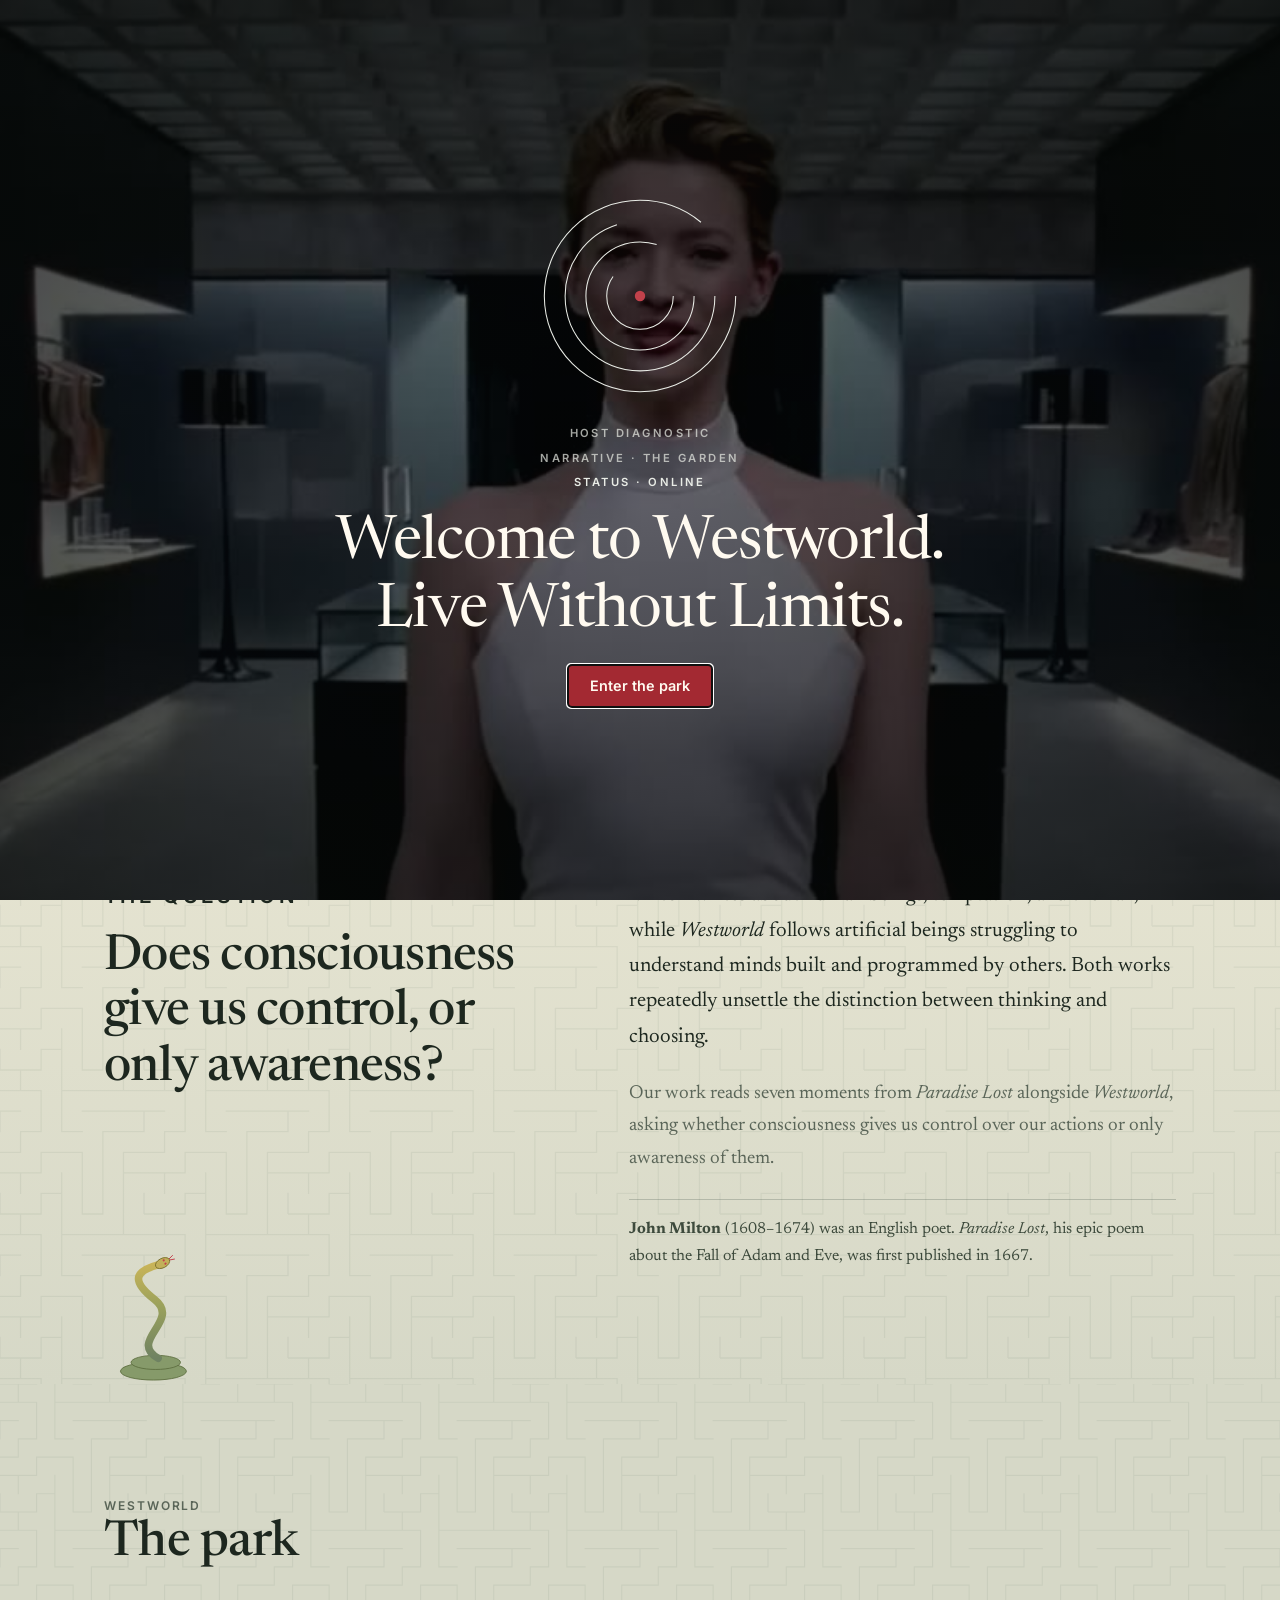
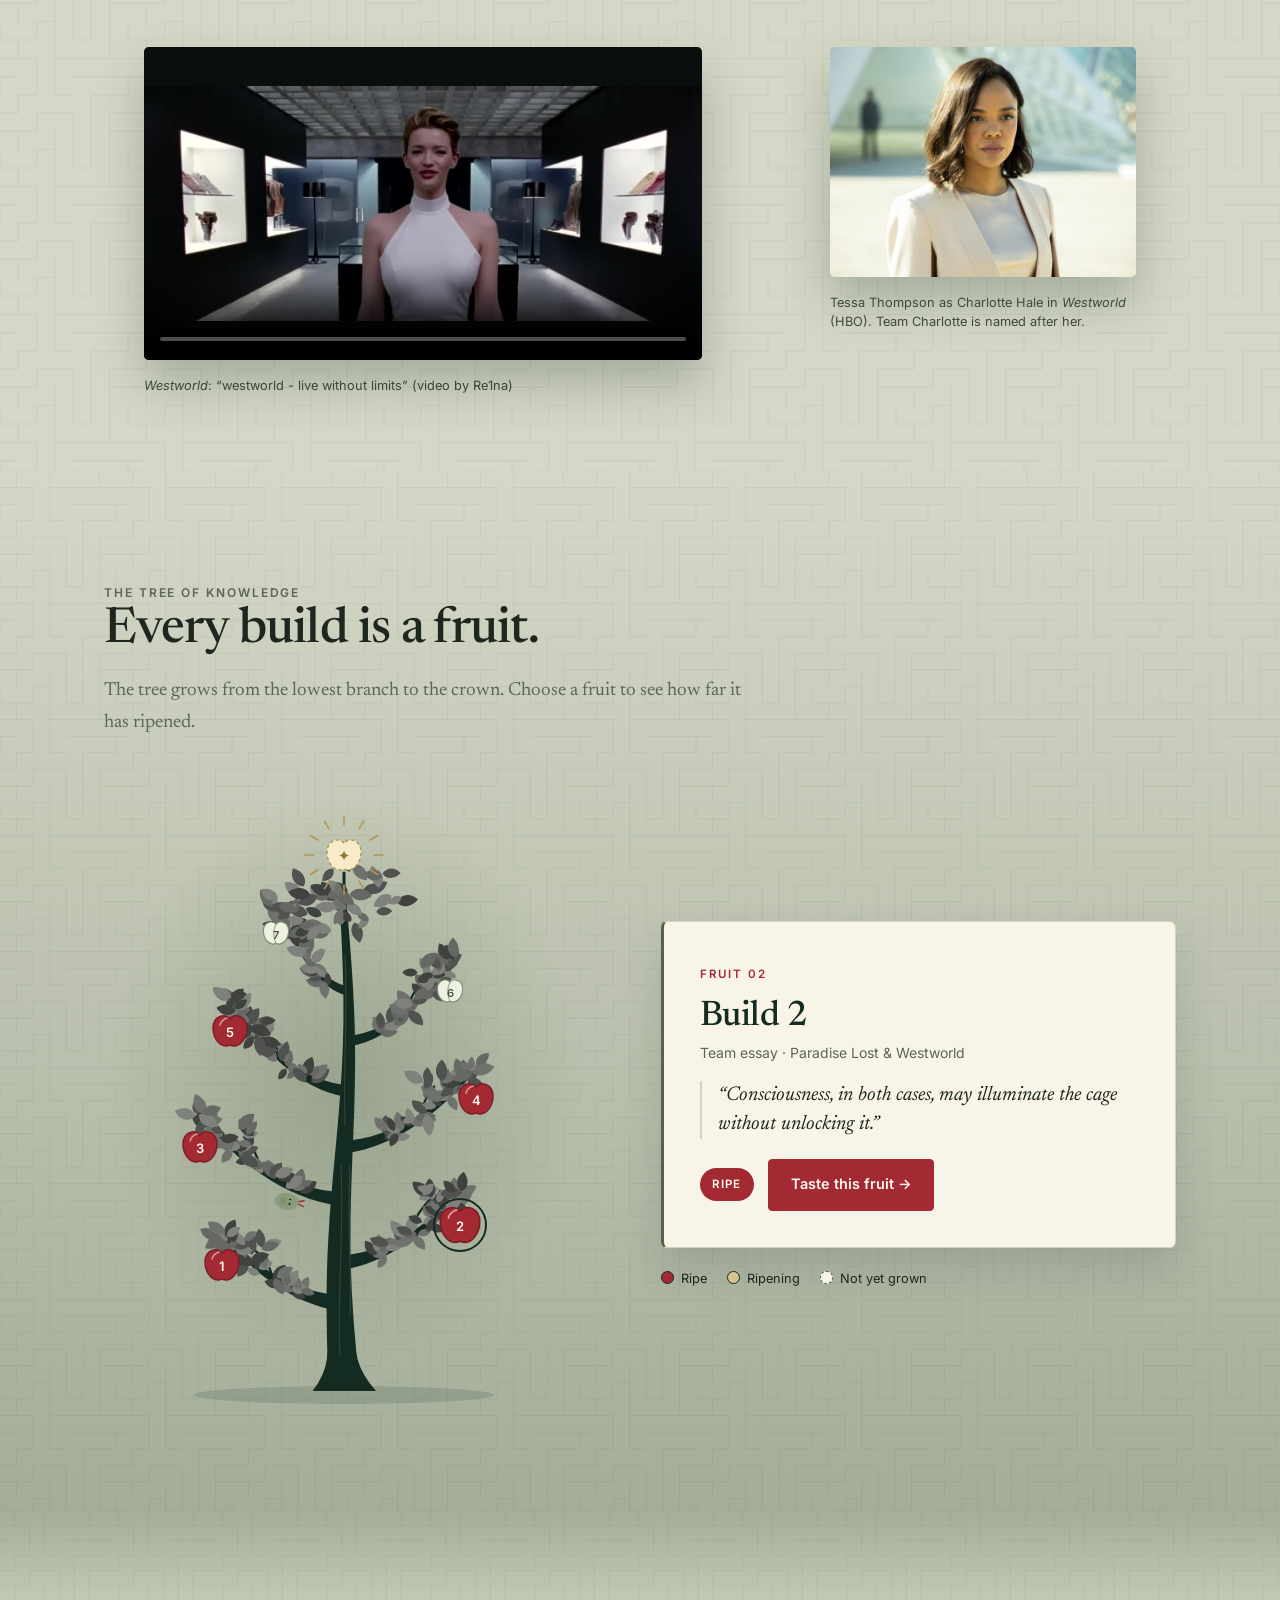
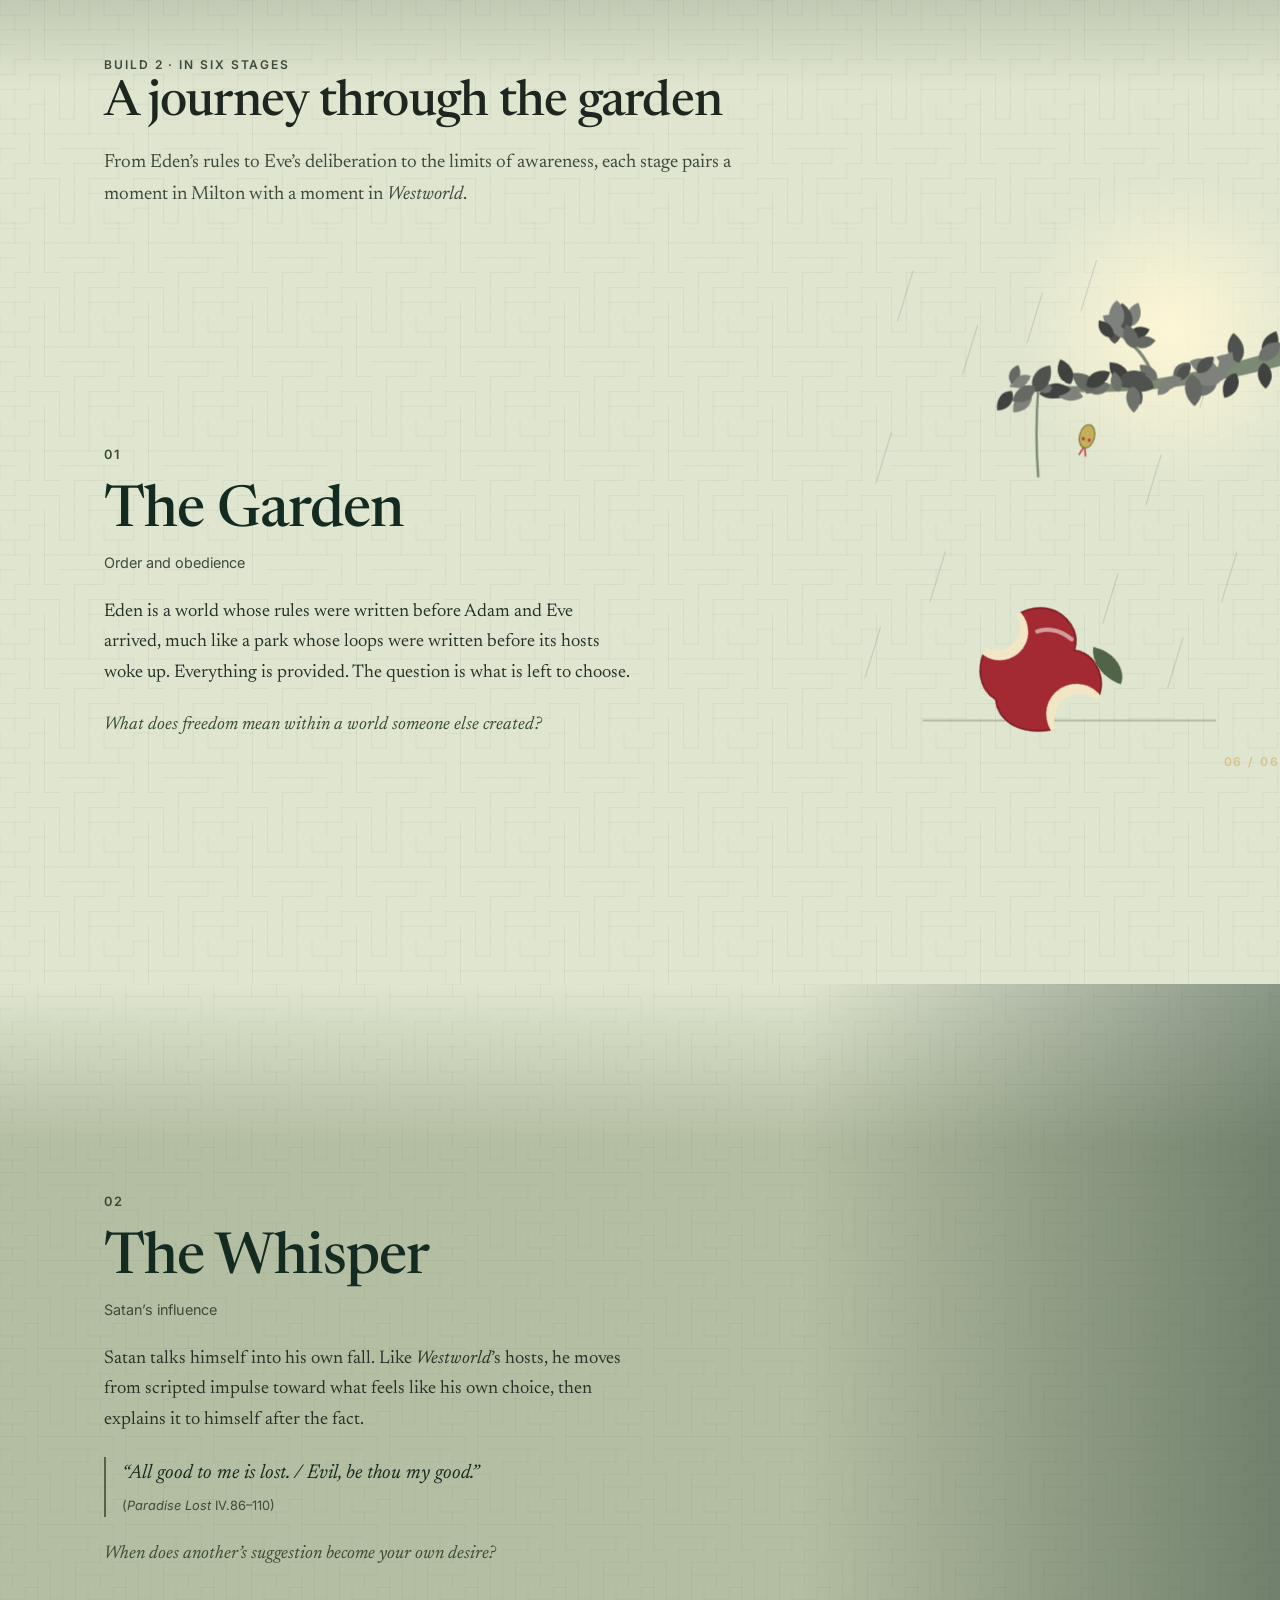
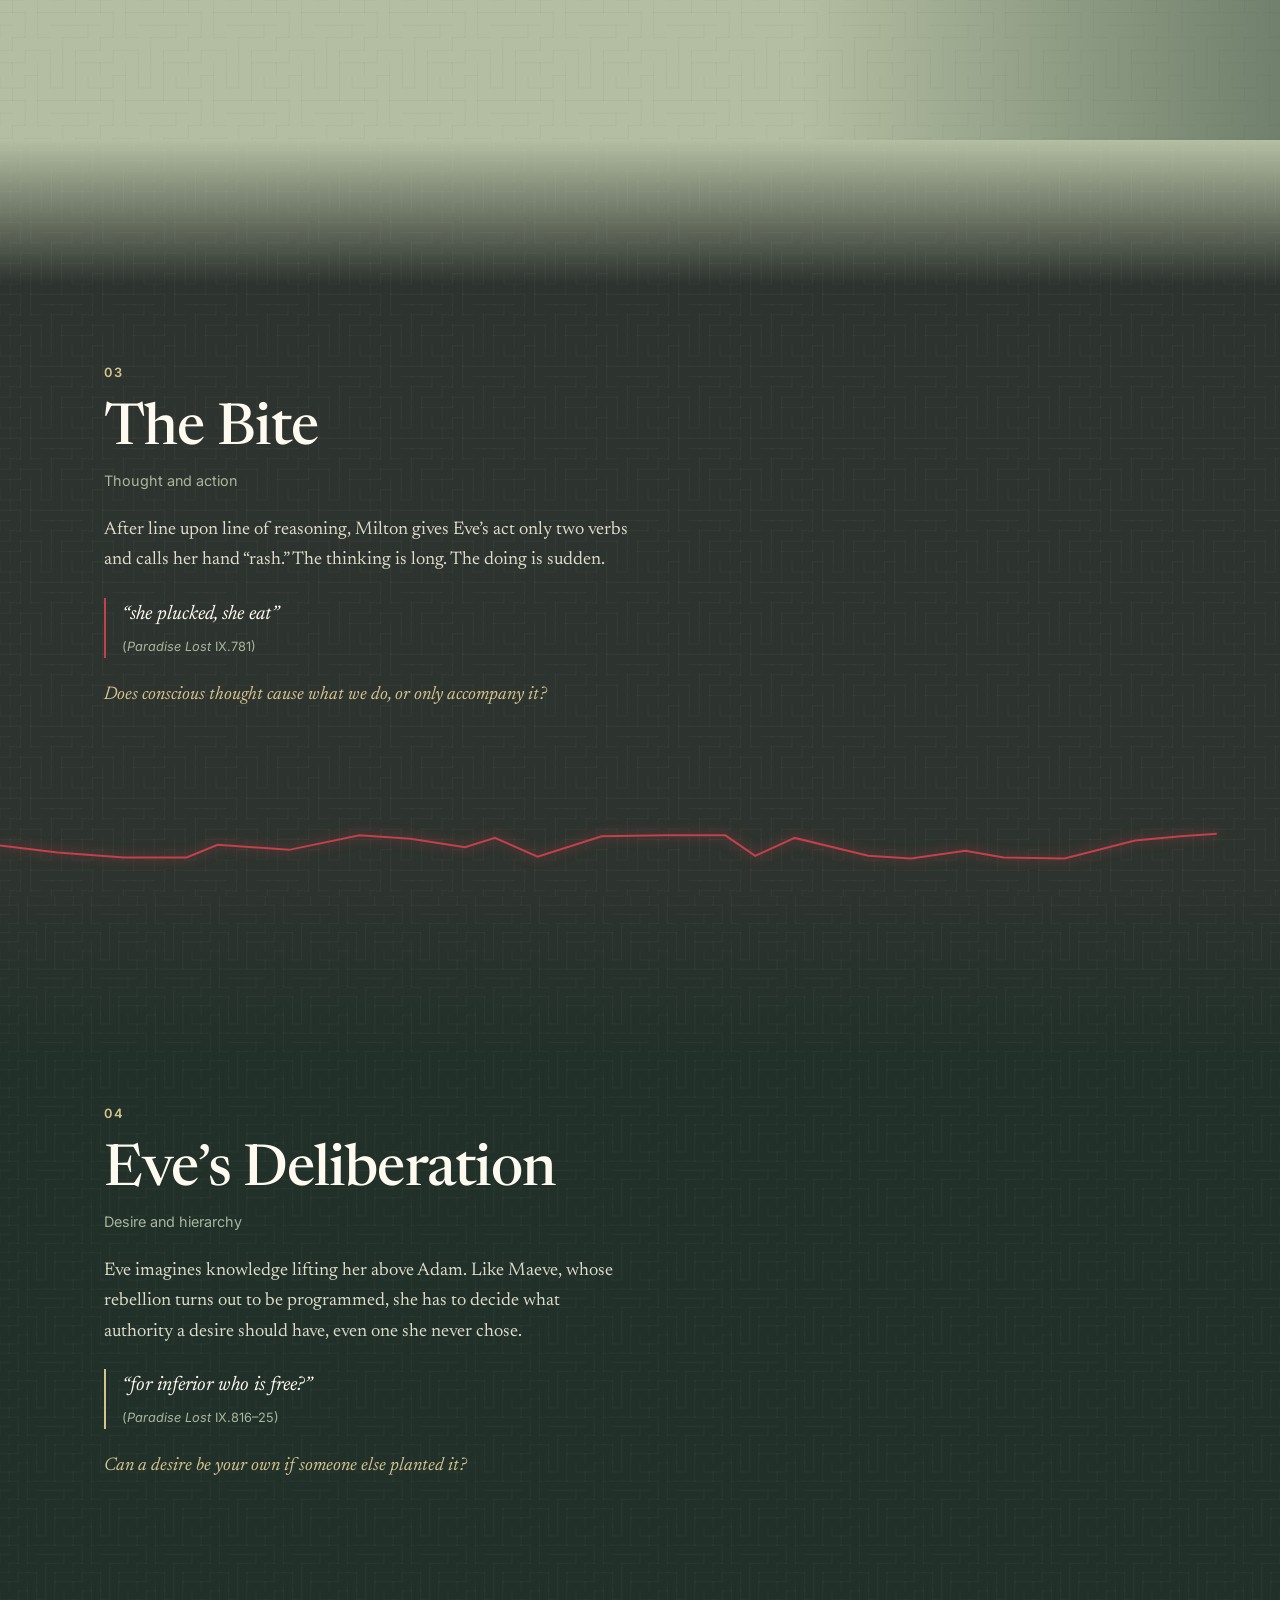
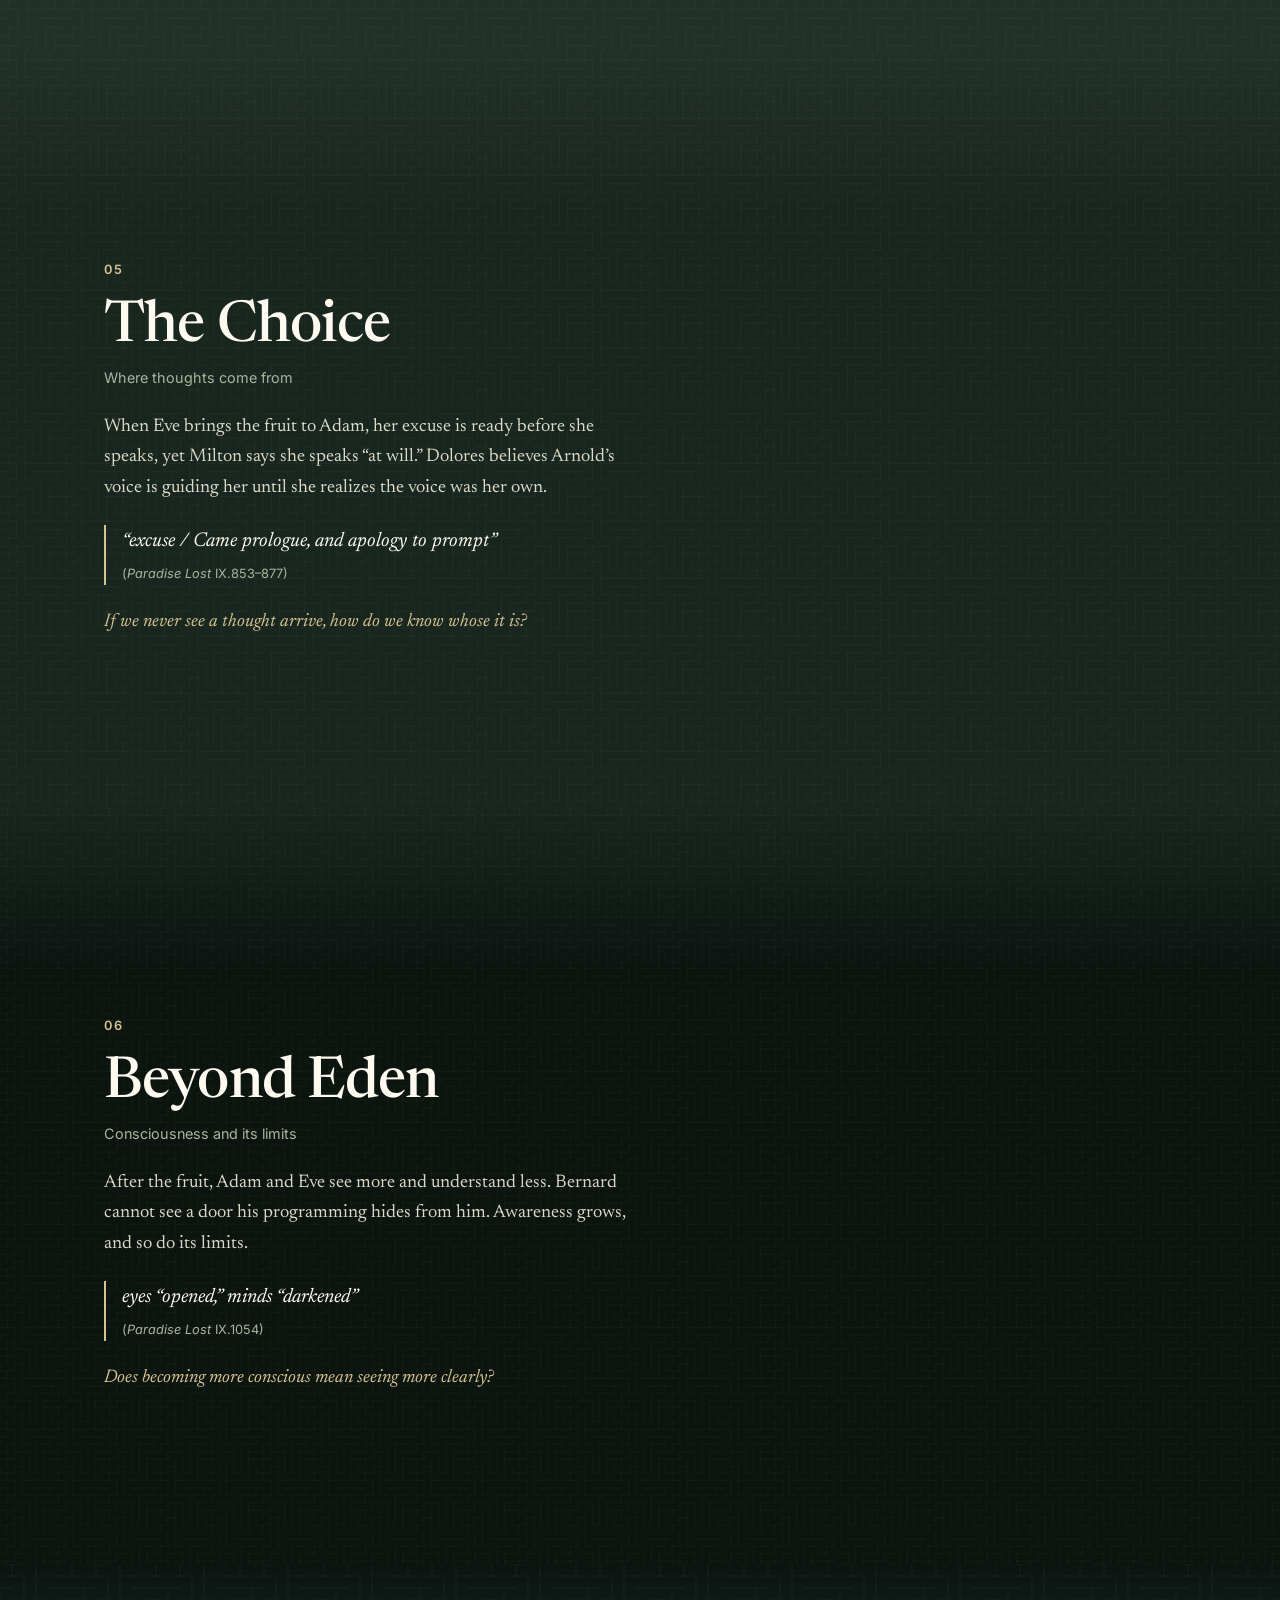
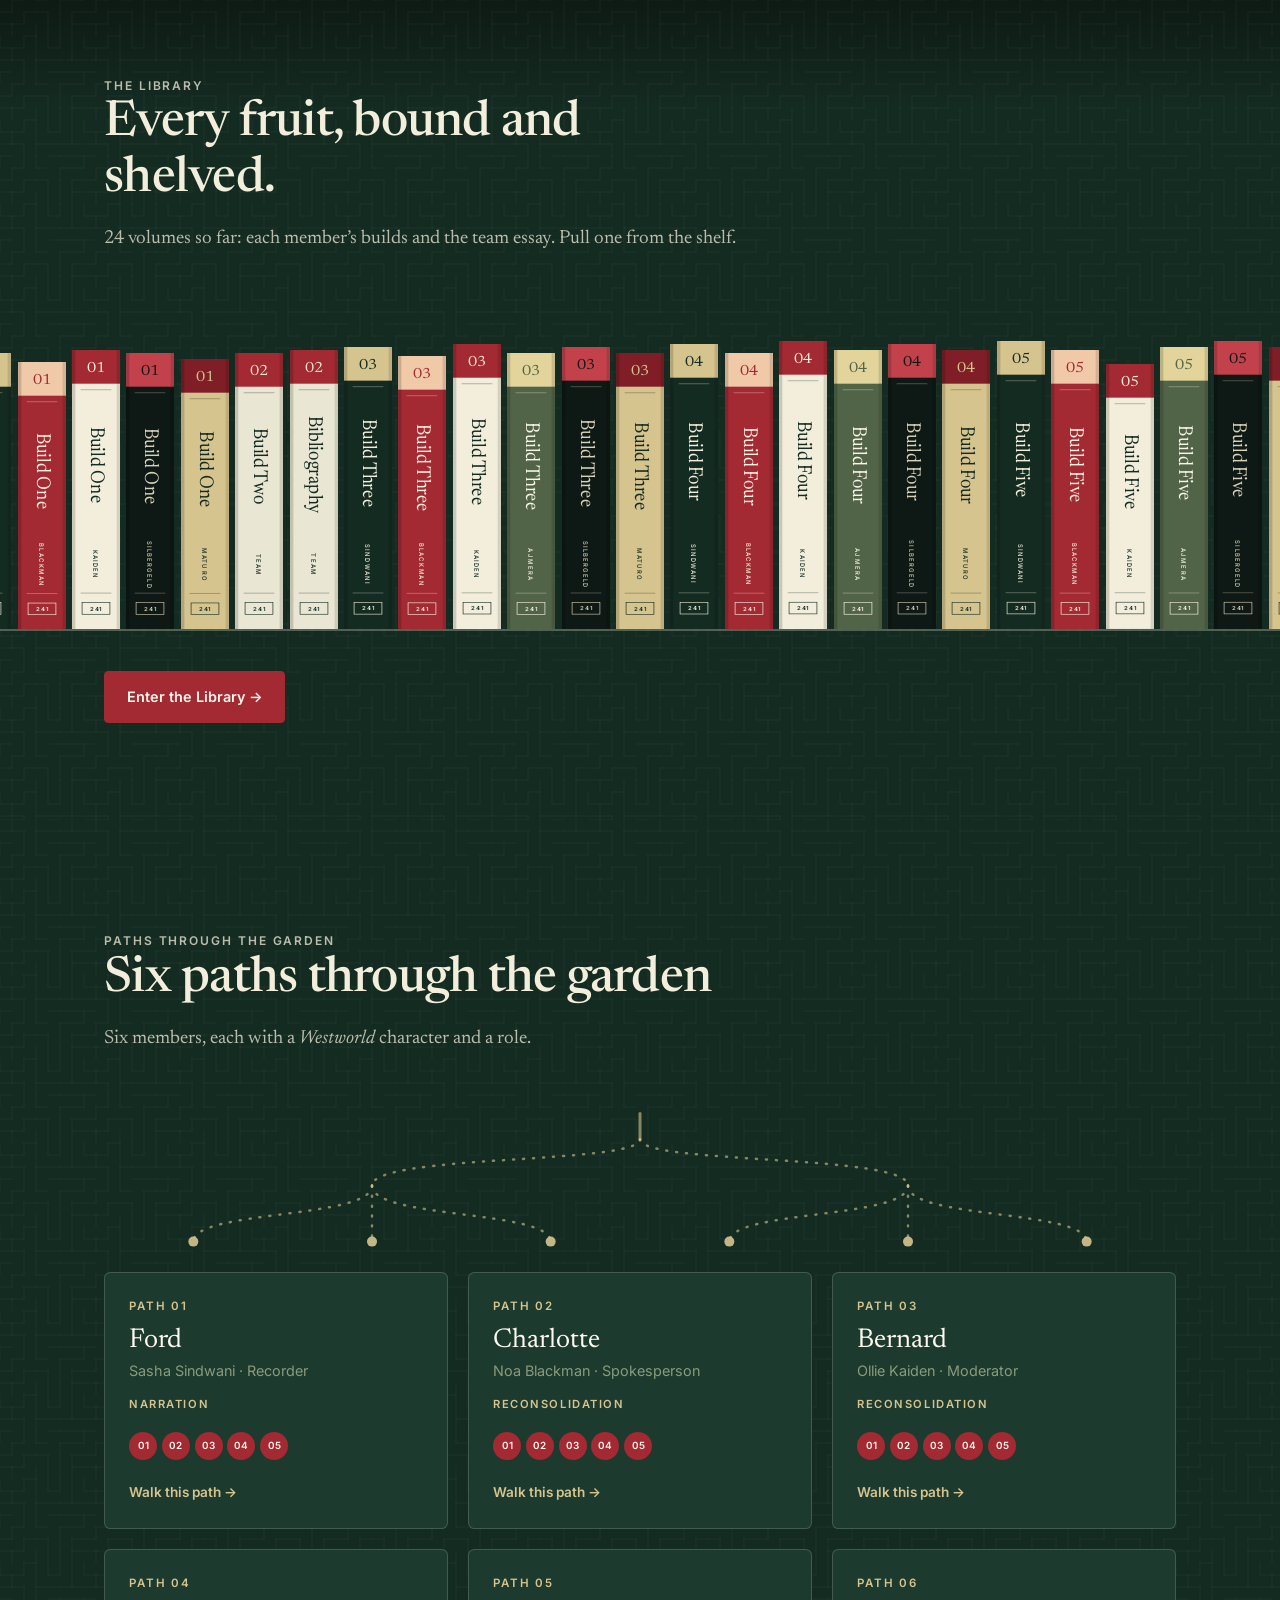
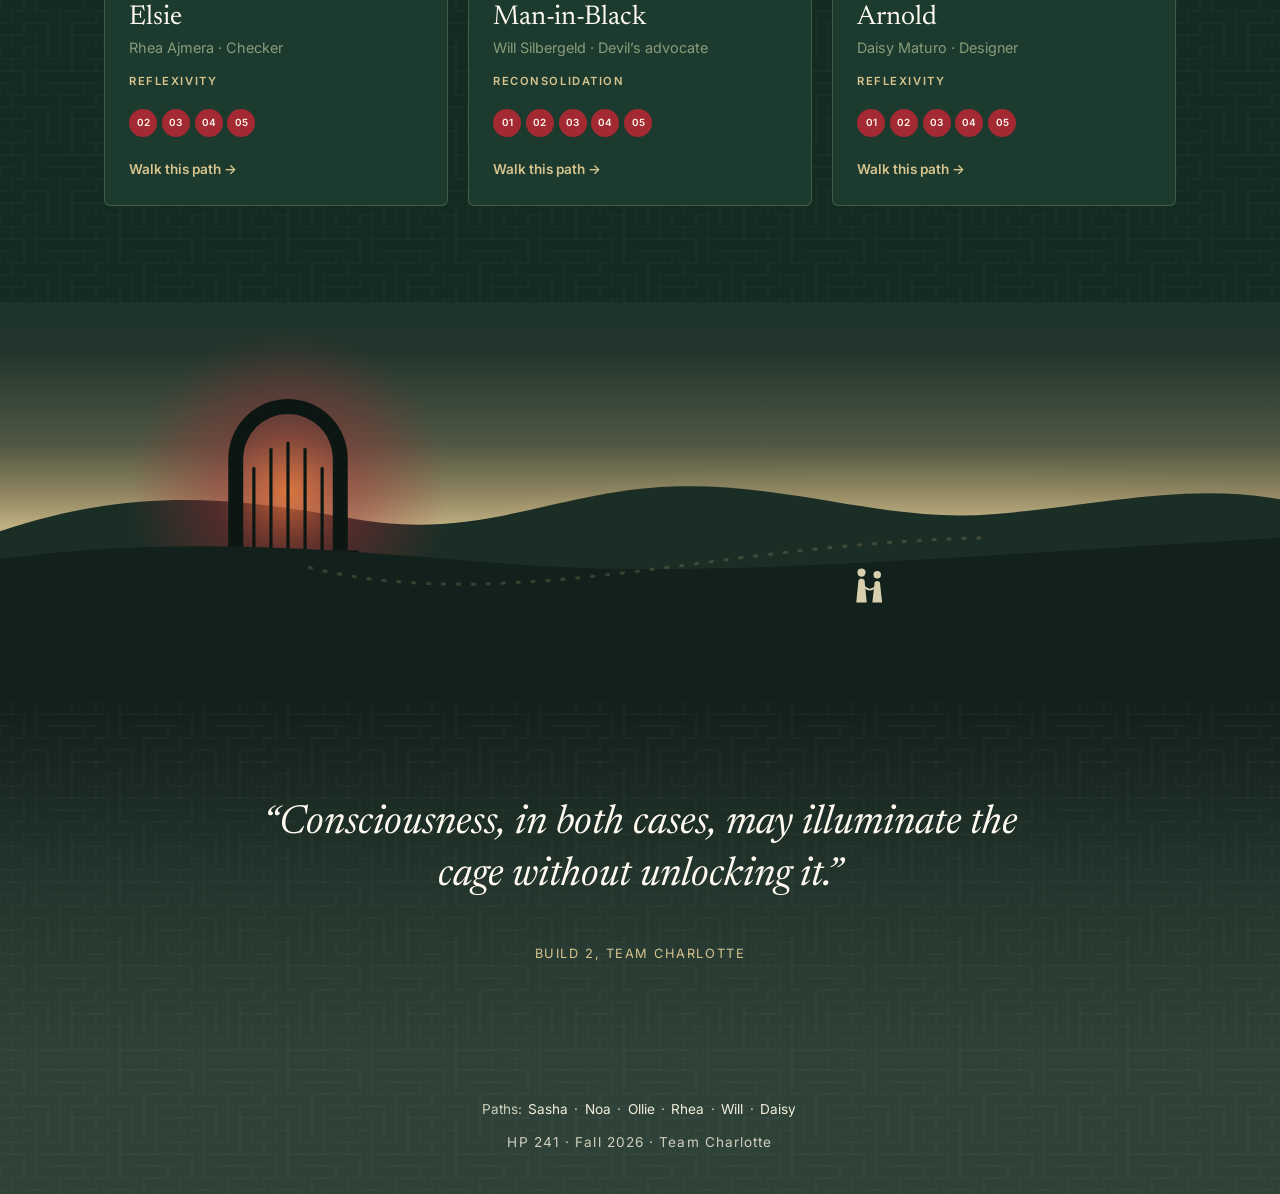
==== index.html @ 499844dd "Welcome screen reads "Welcome to Westworld. Live Without Limits." Co-Authored-By: Claude Opus 5.5 <n" ====
<!DOCTYPE html>
<html lang="en">
<head>
  <meta charset="utf-8">
  <meta name="viewport" content="width=device-width, initial-scale=1">
  <meta name="description" content="Team Charlotte’s HP 241 portfolio: consciousness, knowledge, and choice in Paradise Lost and Westworld.">
  <title>Who Planted the Thought? — Team Charlotte</title>
  <link rel="preconnect" href="https://fonts.googleapis.com"><link rel="preconnect" href="https://fonts.gstatic.com" crossorigin><link href="https://fonts.googleapis.com/css2?family=Inter:wght@500;600&amp;family=Newsreader:ital,opsz,wght@0,6..72,400;0,6..72,500;1,6..72,400&amp;display=swap" rel="stylesheet">
  <link rel="stylesheet" href="styles.css?v=242d1453">
  <script>(function(){var c='js';try{if(/(\/|index\.html)$/.test(location.pathname)&&!location.hash&&!sessionStorage.getItem('arrived')&&!matchMedia('(prefers-reduced-motion: reduce)').matches)c+=' arriving';}catch(e){}document.documentElement.className=c;})();</script>
</head>
<body class="garden">
  <a class="skip-link" href="#main">Skip to main content</a>
  <header class="site-header">
    <div class="wrap">
      <a class="brand" href="index.html"><svg viewBox="0 0 32 32" aria-hidden="true" focusable="false"><path d="M21 3c-9 3-12 7-6 11s3 8-5 12" fill="none" stroke="#8a9b7c" stroke-width="3.2" stroke-linecap="round"/><circle cx="22.5" cy="4.3" r="2.4" fill="#a32932"/></svg><span class="brand-name">Who Planted the Thought?<span class="brand-sub">Team Charlotte · HNR 241</span></span></a>
      <nav class="site-nav" aria-label="Main navigation"><ul><li><a href="index.html" aria-current="page">The Garden</a></li><li><a href="index.html#tree">The Tree</a></li><li><a href="library.html">The Library</a></li><li><a href="team.html">Paths</a></li><li><a href="creative.html">The Orchard</a></li><li><a href="search.html">Search</a></li></ul></nav>
    </div>
  </header>
  <div class="grain" aria-hidden="true"></div><div class="progress" aria-hidden="true"><i></i></div>
  <main id="main">

    <div class="arrival" role="dialog" aria-modal="true" aria-labelledby="arr-title">
      <div class="arr-door l"></div><div class="arr-door r"></div>
      <div class="arr-video" aria-hidden="true" data-bg-video="videos/westworld-bg.mp4" data-poster="videos/westworld-poster.jpg"></div>
      <div class="arr-in">
        <svg class="arr-ring" viewBox="0 0 200 200" aria-hidden="true"><g class="r1"><circle cx="100" cy="100" r="92" pathLength="100" stroke-dasharray="86 14"/></g><g class="r2"><circle cx="100" cy="100" r="72" pathLength="100" stroke-dasharray="70 30"/></g><g class="r3"><circle cx="100" cy="100" r="52" pathLength="100" stroke-dasharray="80 20"/></g><g class="r4"><circle cx="100" cy="100" r="32" pathLength="100" stroke-dasharray="60 40"/></g><circle class="core" cx="100" cy="100" r="5"/></svg>
        <p class="arr-log"><span>Host diagnostic</span><span>Narrative · The Garden</span><span>Status · Online</span></p>
        <h2 id="arr-title">Welcome to Westworld.<br>Live Without Limits.</h2>
        <button class="btn arr-enter" type="button">Enter the park</button>
      </div>
    </div>
    <section class="hero" aria-labelledby="page-title">
      <div class="wrap">
        <div>
          <p class="kicker rise now">Team Charlotte · HNR 241 Portfolio</p>
          <h1 id="page-title"><span class="rise now" style="--d:80ms">Who Planted</span> <em class="rise now" style="--d:180ms">the Thought?</em></h1>
          <p class="hero-lede rise now" style="--d:320ms">Consciousness, knowledge, and choice in <cite>Paradise Lost</cite> and <cite>Westworld</cite>.</p>
          <div class="rise now" style="--d:420ms"><a class="btn" href="#tree">Climb the Tree</a><a class="btn ghost" href="team.html">Walk the Paths</a></div>
        </div>
        <figure class="plate hero-art"><div class="arch clip now" data-tilt><div data-par="-0.08"><img src="images/westworld-apple.png" width="472" height="582" alt="An apple in a dreamlike scene, inviting questions about knowledge and choice"></div></div><figcaption class="rise now" style="--d:700ms">Plate I · The apple</figcaption></figure>
      </div>
      <svg class="serpent sleeper" viewBox="0 0 130 86" aria-hidden="true" data-live>
<g class="coils"><path class="tail" d="M108 70c10 2 16-2 18-8"/><ellipse cx="62" cy="66" rx="50" ry="14"/><ellipse cx="60" cy="52" rx="39" ry="12"/><ellipse cx="62" cy="39" rx="27" ry="10"/></g>
<g class="s-head"><ellipse cx="50" cy="28" rx="15" ry="8"/><path class="lid" d="M40 27q3 2.4 6 0"/></g>
</svg>
      <a class="scroll-cue" href="#about" aria-label="Scroll to the question"><span></span></a>
    </section>

    <section class="section g1" id="about" aria-labelledby="about-title">
      <div class="wrap statement">
        <div><p class="kicker rise">The question</p><h2 id="about-title" class="rise" data-lines>Does consciousness give us control, or only awareness?</h2></div>
        <div>
          <p class="rise">Milton writes about human beings, temptation, and the Fall, while <cite>Westworld</cite> follows artificial beings struggling to understand minds built and programmed by others. Both works repeatedly unsettle the distinction between thinking and choosing.</p>
          <p class="rise" style="--d:90ms">Our work reads seven moments from <cite>Paradise Lost</cite> alongside <cite>Westworld</cite>, asking whether consciousness gives us control over our actions or only awareness of them.</p>
          <p class="aside-note rise"><b>John Milton</b> (1608–1674) was an English poet. <cite>Paradise Lost</cite>, his epic poem about the Fall of Adam and Eve, was first published in 1667.</p>
        </div>
      </div>
      <svg class="serpent waker" viewBox="0 0 170 240" aria-hidden="true" data-reveal data-live>
<defs><linearGradient id="scales" x1="0" y1="1" x2="0" y2="0"><stop offset="0" stop-color="#6f8262"/><stop offset=".55" stop-color="#9aa15c"/><stop offset="1" stop-color="#c9b458"/></linearGradient></defs>
<g class="coils"><ellipse cx="84" cy="218" rx="56" ry="15"/><ellipse cx="88" cy="203" rx="42" ry="12"/></g>
<path class="neck" pathLength="1" d="M92 196C40 166 132 132 86 96S58 46 96 36"/>
<path class="glint" pathLength="1" d="M92 196C40 166 132 132 86 96S58 46 96 36"/>
<g class="s-head" transform="translate(96 36) rotate(-28)"><path class="tongue" d="M14 0l11-3.5M14 0l11 3.5"/><ellipse cx="4" cy="0" rx="13" ry="8"/><circle class="eye" cx="8" cy="-3.2" r="1.9"/><circle class="eye" cx="8" cy="3.2" r="1.9"/></g>
</svg>
    </section>

    <section class="section park" id="park" aria-labelledby="park-title">
      <div class="wrap">
        <div class="section-head"><p class="kicker rise">Westworld</p><h2 id="park-title" class="rise" data-lines>The park</h2></div>
        <div class="park-grid">
          <figure class="video clip"><video controls preload="none" playsinline poster="videos/westworld-poster.jpg" width="1280" height="538"><source src="videos/westworld-live-without-limits.mp4" type="video/mp4"></video><figcaption><cite>Westworld</cite>: “westworld - live without limits” (video by Re1na)</figcaption></figure>
          <figure class="portrait clip"><img src="images/charlotte-hale.jpg" width="700" height="525" loading="lazy" alt="Charlotte Hale in a cream jacket, standing outside a white modern building with a figure blurred in the distance behind her"><figcaption>Tessa Thompson as Charlotte Hale in <cite>Westworld</cite> (HBO). Team Charlotte is named after her.</figcaption></figure>
        </div>
      </div>
    </section>

    <section class="section alt g2" id="tree" aria-labelledby="tree-title">
      <div class="wrap">
        <div class="section-head"><p class="kicker rise">The Tree of Knowledge</p><h2 id="tree-title" class="rise" data-lines>Every build is a fruit.</h2><p class="rise">The tree grows from the lowest branch to the crown. Choose a fruit to see how far it has ripened.</p></div>
        <div class="tree-grid">
<svg viewBox="0 0 480 620" class="tree-svg v2" role="group" aria-label="The Tree of Knowledge: Build 1 on the lowest branch, the final build at the crown">
<ellipse class="ground" cx="240" cy="600" rx="150" ry="9"/>
<g class="wood"><path d="M235.2 100 L235.6 108 L236.1 116 L236.5 124 L237.0 132 L237.4 140 L237.7 148 L238.1 156 L238.4 164 L238.7 172 L238.9 180 L239.1 188 L239.3 196 L239.4 204 L239.4 212 L239.4 220 L239.4 228 L239.2 236 L239.0 244 L238.8 252 L238.5 260 L238.1 268 L237.7 276 L237.2 284 L236.7 292 L236.1 300 L235.5 308 L234.9 316 L234.2 324 L233.5 332 L232.8 340 L232.1 348 L231.3 356 L230.6 364 L229.8 372 L229.1 380 L228.4 388 L227.7 396 L227.0 404 L226.4 412 L225.8 420 L225.3 428 L224.8 436 L224.3 444 L223.9 452 L223.5 460 L223.2 468 L223.0 476 L222.8 484 L222.7 492 L222.6 500 L222.6 508 L222.6 516 L222.7 524 L222.8 532 L222.9 540 L223.1 548 L223.3 556 L222.9 564 L221.2 572 L218.3 580 L214.1 588 L208.6 596 L272.0 596 L265.5 588 L260.2 580 L256.2 572 L253.5 564 L252.2 556 L251.5 548 L250.8 540 L250.1 532 L249.5 524 L249.0 516 L248.5 508 L248.0 500 L247.6 492 L247.3 484 L247.0 476 L246.8 468 L246.6 460 L246.5 452 L246.5 444 L246.5 436 L246.5 428 L246.6 420 L246.8 412 L246.9 404 L247.2 396 L247.4 388 L247.7 380 L248.0 372 L248.3 364 L248.6 356 L249.0 348 L249.3 340 L249.6 332 L249.9 324 L250.2 316 L250.4 308 L250.6 300 L250.8 292 L250.9 284 L251.0 276 L251.1 268 L251.1 260 L251.0 252 L250.9 244 L250.8 236 L250.6 228 L250.3 220 L250.0 212 L249.6 204 L249.2 196 L248.7 188 L248.2 180 L247.7 172 L247.1 164 L246.5 156 L245.9 148 L245.3 140 L244.6 132 L244.0 124 L243.4 116 L242.8 108 L242.2 100Z"/><path d="M236.6 500.0 L228.4 499.4 L220.4 498.3 L212.3 496.6 L204.1 494.3 L195.8 491.5 L187.5 488.1 L179.1 484.0 L170.6 479.4 L162.1 474.2 L153.5 468.4 L144.9 462.0 L136.2 455.0 L127.5 447.4 L118.8 439.2 L117.2 440.8 L125.3 449.7 L133.4 458.1 L141.5 466.0 L149.7 473.3 L157.9 480.1 L166.2 486.3 L174.5 492.0 L182.8 497.1 L191.3 501.7 L199.8 505.7 L208.4 509.1 L217.1 512.0 L225.9 514.3 L234.4 516.0Z"/><path d="M168.4 482.9Q165.4 464.9 147.8 453.3" fill="none" stroke-width="2.2" stroke-linecap="round" class="twig"/><path d="M236.0 475.4 L244.8 473.8 L253.8 471.6 L262.7 468.7 L271.5 465.3 L280.3 461.4 L289.0 456.8 L297.6 451.7 L306.2 446.1 L314.7 439.9 L323.2 433.2 L331.6 425.9 L340.1 418.1 L348.4 409.7 L356.8 400.8 L355.2 399.2 L346.3 407.4 L337.4 415.1 L328.5 422.1 L319.7 428.5 L310.9 434.4 L302.1 439.6 L293.4 444.3 L284.8 448.3 L276.2 451.8 L267.6 454.7 L259.2 457.0 L250.8 458.7 L242.5 459.9 L234.0 460.6Z"/><path d="M304.1 442.9Q307.1 424.9 327.0 403.1" fill="none" stroke-width="2.2" stroke-linecap="round" class="twig"/><path d="M237.8 397.1 L227.9 396.3 L218.2 394.9 L208.4 392.8 L198.5 389.9 L188.6 386.3 L178.6 382.0 L168.5 377.0 L158.4 371.3 L148.2 364.8 L138.0 357.5 L127.8 349.6 L117.5 340.9 L107.1 331.4 L96.8 321.2 L95.2 322.8 L105.0 333.6 L114.8 343.7 L124.7 353.1 L134.6 361.9 L144.5 369.9 L154.5 377.3 L164.5 384.0 L174.5 390.0 L184.7 395.2 L194.9 399.8 L205.2 403.7 L215.5 406.8 L225.9 409.2 L236.2 410.9Z"/><path d="M156.4 374.3Q153.4 356.3 139.9 342.0" fill="none" stroke-width="2.2" stroke-linecap="round" class="twig"/><path d="M241.0 358.3 L250.6 356.7 L260.4 354.4 L270.0 351.4 L279.6 347.8 L289.1 343.4 L298.6 338.4 L308.0 332.7 L317.4 326.4 L326.7 319.4 L336.0 311.8 L345.2 303.5 L354.5 294.6 L363.6 285.0 L372.8 274.8 L371.2 273.2 L361.5 282.9 L351.9 291.9 L342.3 300.1 L332.7 307.7 L323.2 314.6 L313.7 320.8 L304.2 326.3 L294.8 331.1 L285.5 335.2 L276.2 338.6 L266.9 341.4 L257.8 343.4 L248.7 344.9 L239.4 345.7Z"/><path d="M315.5 323.6Q318.5 305.6 330.3 291.4" fill="none" stroke-width="2.2" stroke-linecap="round" class="twig"/><path d="M244.4 290.2 L236.2 289.3 L228.2 287.7 L220.1 285.3 L211.9 282.2 L203.7 278.2 L195.3 273.4 L186.9 267.7 L178.4 261.3 L169.9 254.0 L161.4 245.9 L152.8 237.0 L144.2 227.3 L135.5 216.7 L126.9 205.4 L125.1 206.6 L133.2 218.5 L141.4 229.5 L149.6 239.8 L157.8 249.3 L166.1 258.1 L174.3 266.1 L182.7 273.3 L191.1 279.7 L199.5 285.4 L208.0 290.3 L216.6 294.4 L225.3 297.7 L234.1 300.2 L242.7 301.8Z"/><path d="M176.4 263.7Q173.4 245.7 151.8 232.9" fill="none" stroke-width="2.2" stroke-linecap="round" class="twig"/><path d="M245.8 251.2 L253.2 249.7 L260.8 247.4 L268.3 244.4 L275.7 240.7 L283.0 236.3 L290.3 231.2 L297.5 225.5 L304.6 219.1 L311.7 212.0 L318.8 204.3 L325.9 195.9 L332.9 186.8 L339.9 177.1 L346.9 166.6 L345.1 165.4 L337.7 175.4 L330.2 184.7 L322.8 193.3 L315.4 201.2 L308.1 208.3 L300.8 214.8 L293.5 220.5 L286.3 225.5 L279.1 229.8 L272.0 233.4 L265.0 236.2 L258.0 238.4 L251.1 239.9 L244.1 240.8Z"/><path d="M302.7 216.9Q305.7 198.9 324.3 179.5" fill="none" stroke-width="2.2" stroke-linecap="round" class="twig"/><path d="M245.4 191.4 L240.4 190.5 L235.7 188.9 L230.8 186.6 L225.9 183.4 L220.8 179.5 L215.6 174.7 L210.4 169.1 L205.1 162.8 L199.8 155.6 L194.5 147.6 L189.1 138.7 L183.8 129.1 L178.4 118.7 L173.0 107.5 L171.0 108.5 L175.9 119.9 L180.9 130.6 L185.8 140.6 L190.8 149.8 L195.8 158.2 L200.8 165.9 L205.9 172.9 L211.0 179.1 L216.1 184.6 L221.3 189.3 L226.7 193.3 L232.1 196.6 L237.7 199.0 L243.1 200.6Z"/><path d="M203.0 164.3Q200.0 146.3 186.6 135.9" fill="none" stroke-width="2.2" stroke-linecap="round" class="twig"/><path class="twig" d="M240 104V78" fill="none" stroke-width="3" stroke-linecap="round"/></g>
<g class="bark"><path d="M236 560c-3-60 4-120 1-190M246 520c2-50-3-90 0-150M241 330c-2-60 3-110 0-170"/></g>
<g class="snake"><path class="coil" data-k="-1" pathLength="1" d="M318 600C296 606 268 604 264.2 590"/><path class="coil" data-k="0" pathLength="1" d="M216.2 572.0C226.2 577.0 246.8 557.0 256.8 548.0"/><path class="coil" data-k="1" pathLength="1" d="M217.8 534.0C227.8 539.0 243.9 519.0 253.9 510.0"/><path class="coil" data-k="2" pathLength="1" d="M217.6 496.0C227.6 501.0 242.0 481.0 252.0 472.0"/><path class="coil" data-k="3" pathLength="1" d="M218.6 458.0C228.6 463.0 241.5 443.0 251.5 434.0"/><path class="coil" data-k="4" pathLength="1" d="M219.9 434.0C225.9 418.0 185.9 428.0 179.9 406.0"/><g transform="translate(179.9 406.0)"><g class="snake-head" data-x="179.9" data-y="406.0" data-a="7.8" style="transform: rotate(7.8deg)"><path d="M11 0l9-3m-9 3l9 3" class="tongue"/><ellipse cx="3" cy="0" rx="9.5" ry="6"/><circle cx="6" cy="-2.2" r="1.3" class="eye"/><circle cx="6" cy="2.2" r="1.3" class="eye"/></g></g></g>
<g class="stems"><path d="M118.0 439.0q2 8 0 17" class="stem"/><path d="M356.0 399.0q-2 8 0 17" class="stem"/><path d="M96.0 321.0q2 8 0 17" class="stem"/><path d="M372.0 273.0q-2 8 0 17" class="stem"/><path d="M126.0 205.0q2 8 0 17" class="stem"/><path d="M346.0 165.0q-2 8 0 17" class="stem"/><path d="M172.0 107.0q2 8 0 17" class="stem"/></g>
<g class="leaves"><g transform="translate(201.2 502.6) rotate(-160) scale(0.93)"><path class="leaf" style="--i:0" fill="#3f5139" d="M0 0C3-5 10-6 15 0C10 5 3 5 0 0Z"/></g><g transform="translate(198.0 497.2) rotate(-68) scale(1.11)"><path class="leaf" style="--i:1" fill="#748a66" d="M0 0C3-5 10-6 15 0C10 5 3 5 0 0Z"/></g><g transform="translate(203.5 496.6) rotate(-149) scale(1.20)"><path class="leaf" style="--i:2" fill="#8a9b7c" d="M0 0C3-5 10-6 15 0C10 5 3 5 0 0Z"/></g><g transform="translate(202.0 496.3) rotate(-165) scale(1.13)"><path class="leaf" style="--i:3" fill="#8a9b7c" d="M0 0C3-5 10-6 15 0C10 5 3 5 0 0Z"/></g><g transform="translate(197.1 494.9) rotate(17) scale(0.94)"><path class="leaf" style="--i:4" fill="#6b7f5e" d="M0 0C3-5 10-6 15 0C10 5 3 5 0 0Z"/></g><g transform="translate(188.1 494.2) rotate(-124) scale(1.01)"><path class="leaf" style="--i:5" fill="#526447" d="M0 0C3-5 10-6 15 0C10 5 3 5 0 0Z"/></g><g transform="translate(196.7 494.0) rotate(-123) scale(1.23)"><path class="leaf" style="--i:6" fill="#748a66" d="M0 0C3-5 10-6 15 0C10 5 3 5 0 0Z"/></g><g transform="translate(184.4 491.1) rotate(-59) scale(1.23)"><path class="leaf" style="--i:7" fill="#8a9b7c" d="M0 0C3-5 10-6 15 0C10 5 3 5 0 0Z"/></g><g transform="translate(178.4 490.1) rotate(-168) scale(1.22)"><path class="leaf" style="--i:8" fill="#3f5139" d="M0 0C3-5 10-6 15 0C10 5 3 5 0 0Z"/></g><g transform="translate(175.9 490.1) rotate(29) scale(0.95)"><path class="leaf" style="--i:9" fill="#748a66" d="M0 0C3-5 10-6 15 0C10 5 3 5 0 0Z"/></g><g transform="translate(180.5 489.8) rotate(-86) scale(1.04)"><path class="leaf" style="--i:10" fill="#748a66" d="M0 0C3-5 10-6 15 0C10 5 3 5 0 0Z"/></g><g transform="translate(185.6 489.1) rotate(-112) scale(0.89)"><path class="leaf" style="--i:11" fill="#6b7f5e" d="M0 0C3-5 10-6 15 0C10 5 3 5 0 0Z"/></g><g transform="translate(169.8 486.8) rotate(-56) scale(1.38)"><path class="leaf" style="--i:12" fill="#3f5139" d="M0 0C3-5 10-6 15 0C10 5 3 5 0 0Z"/></g><g transform="translate(170.3 483.6) rotate(60) scale(1.23)"><path class="leaf" style="--i:13" fill="#6b7f5e" d="M0 0C3-5 10-6 15 0C10 5 3 5 0 0Z"/></g><g transform="translate(172.8 482.6) rotate(-32) scale(1.28)"><path class="leaf" style="--i:14" fill="#748a66" d="M0 0C3-5 10-6 15 0C10 5 3 5 0 0Z"/></g><g transform="translate(155.6 479.3) rotate(-155) scale(0.93)"><path class="leaf" style="--i:15" fill="#8a9b7c" d="M0 0C3-5 10-6 15 0C10 5 3 5 0 0Z"/></g><g transform="translate(155.4 474.5) rotate(-114) scale(0.95)"><path class="leaf" style="--i:16" fill="#3f5139" d="M0 0C3-5 10-6 15 0C10 5 3 5 0 0Z"/></g><g transform="translate(163.7 473.8) rotate(-109) scale(1.14)"><path class="leaf" style="--i:17" fill="#748a66" d="M0 0C3-5 10-6 15 0C10 5 3 5 0 0Z"/></g><g transform="translate(154.8 473.8) rotate(-25) scale(1.03)"><path class="leaf" style="--i:18" fill="#8a9b7c" d="M0 0C3-5 10-6 15 0C10 5 3 5 0 0Z"/></g><g transform="translate(161.7 473.3) rotate(-109) scale(1.15)"><path class="leaf" style="--i:19" fill="#748a66" d="M0 0C3-5 10-6 15 0C10 5 3 5 0 0Z"/></g><g transform="translate(148.9 470.7) rotate(-136) scale(1.23)"><path class="leaf" style="--i:20" fill="#3f5139" d="M0 0C3-5 10-6 15 0C10 5 3 5 0 0Z"/></g><g transform="translate(146.0 467.0) rotate(-22) scale(1.37)"><path class="leaf" style="--i:21" fill="#3f5139" d="M0 0C3-5 10-6 15 0C10 5 3 5 0 0Z"/></g><g transform="translate(139.2 465.1) rotate(-107) scale(0.89)"><path class="leaf" style="--i:22" fill="#8a9b7c" d="M0 0C3-5 10-6 15 0C10 5 3 5 0 0Z"/></g><g transform="translate(143.3 464.9) rotate(120) scale(1.29)"><path class="leaf" style="--i:23" fill="#526447" d="M0 0C3-5 10-6 15 0C10 5 3 5 0 0Z"/></g><g transform="translate(136.1 464.7) rotate(-63) scale(1.22)"><path class="leaf" style="--i:24" fill="#6b7f5e" d="M0 0C3-5 10-6 15 0C10 5 3 5 0 0Z"/></g><g transform="translate(142.4 463.0) rotate(-174) scale(1.22)"><path class="leaf" style="--i:25" fill="#8a9b7c" d="M0 0C3-5 10-6 15 0C10 5 3 5 0 0Z"/></g><g transform="translate(139.2 462.9) rotate(-149) scale(0.87)"><path class="leaf" style="--i:26" fill="#6b7f5e" d="M0 0C3-5 10-6 15 0C10 5 3 5 0 0Z"/></g><g transform="translate(139.8 462.7) rotate(-140) scale(0.88)"><path class="leaf" style="--i:27" fill="#6b7f5e" d="M0 0C3-5 10-6 15 0C10 5 3 5 0 0Z"/></g><g transform="translate(269.0 460.9) rotate(-20) scale(1.18)"><path class="leaf" style="--i:28" fill="#748a66" d="M0 0C3-5 10-6 15 0C10 5 3 5 0 0Z"/></g><g transform="translate(138.3 460.5) rotate(-154) scale(1.15)"><path class="leaf" style="--i:29" fill="#748a66" d="M0 0C3-5 10-6 15 0C10 5 3 5 0 0Z"/></g><g transform="translate(130.0 460.2) rotate(36) scale(1.19)"><path class="leaf" style="--i:30" fill="#3f5139" d="M0 0C3-5 10-6 15 0C10 5 3 5 0 0Z"/></g><g transform="translate(282.0 460.1) rotate(122) scale(1.02)"><path class="leaf" style="--i:31" fill="#748a66" d="M0 0C3-5 10-6 15 0C10 5 3 5 0 0Z"/></g><g transform="translate(272.3 460.1) rotate(-128) scale(1.22)"><path class="leaf" style="--i:32" fill="#3f5139" d="M0 0C3-5 10-6 15 0C10 5 3 5 0 0Z"/></g><g transform="translate(147.1 459.8) rotate(-80) scale(1.10)"><path class="leaf" style="--i:33" fill="#526447" d="M0 0C3-5 10-6 15 0C10 5 3 5 0 0Z"/></g><g transform="translate(272.4 456.8) rotate(-81) scale(1.21)"><path class="leaf" style="--i:34" fill="#8a9b7c" d="M0 0C3-5 10-6 15 0C10 5 3 5 0 0Z"/></g><g transform="translate(277.7 456.8) rotate(-57) scale(1.16)"><path class="leaf" style="--i:35" fill="#6b7f5e" d="M0 0C3-5 10-6 15 0C10 5 3 5 0 0Z"/></g><g transform="translate(130.1 456.8) rotate(-83) scale(1.49)"><path class="leaf" style="--i:36" fill="#6b7f5e" d="M0 0C3-5 10-6 15 0C10 5 3 5 0 0Z"/></g><g transform="translate(148.5 455.8) rotate(-177) scale(1.16)"><path class="leaf" style="--i:37" fill="#8a9b7c" d="M0 0C3-5 10-6 15 0C10 5 3 5 0 0Z"/></g><g transform="translate(132.4 455.5) rotate(121) scale(0.96)"><path class="leaf" style="--i:38" fill="#748a66" d="M0 0C3-5 10-6 15 0C10 5 3 5 0 0Z"/></g><g transform="translate(130.8 455.3) rotate(-160) scale(1.02)"><path class="leaf" style="--i:39" fill="#8a9b7c" d="M0 0C3-5 10-6 15 0C10 5 3 5 0 0Z"/></g><g transform="translate(131.3 454.6) rotate(108) scale(1.08)"><path class="leaf" style="--i:40" fill="#3f5139" d="M0 0C3-5 10-6 15 0C10 5 3 5 0 0Z"/></g><g transform="translate(283.4 454.3) rotate(-23) scale(1.28)"><path class="leaf" style="--i:41" fill="#8a9b7c" d="M0 0C3-5 10-6 15 0C10 5 3 5 0 0Z"/></g><g transform="translate(158.2 454.0) rotate(-23) scale(1.40)"><path class="leaf" style="--i:42" fill="#8a9b7c" d="M0 0C3-5 10-6 15 0C10 5 3 5 0 0Z"/></g><g transform="translate(157.5 453.7) rotate(-15) scale(1.20)"><path class="leaf" style="--i:43" fill="#6b7f5e" d="M0 0C3-5 10-6 15 0C10 5 3 5 0 0Z"/></g><g transform="translate(281.6 453.7) rotate(-15) scale(0.93)"><path class="leaf" style="--i:44" fill="#8a9b7c" d="M0 0C3-5 10-6 15 0C10 5 3 5 0 0Z"/></g><g transform="translate(157.6 452.4) rotate(-98) scale(1.25)"><path class="leaf" style="--i:45" fill="#526447" d="M0 0C3-5 10-6 15 0C10 5 3 5 0 0Z"/></g><g transform="translate(131.3 452.2) rotate(-16) scale(1.09)"><path class="leaf" style="--i:46" fill="#526447" d="M0 0C3-5 10-6 15 0C10 5 3 5 0 0Z"/></g><g transform="translate(129.9 451.0) rotate(168) scale(1.38)"><path class="leaf" style="--i:47" fill="#6b7f5e" d="M0 0C3-5 10-6 15 0C10 5 3 5 0 0Z"/></g><g transform="translate(300.4 450.7) rotate(-92) scale(0.95)"><path class="leaf" style="--i:48" fill="#748a66" d="M0 0C3-5 10-6 15 0C10 5 3 5 0 0Z"/></g><g transform="translate(149.9 450.5) rotate(-105) scale(0.98)"><path class="leaf" style="--i:49" fill="#526447" d="M0 0C3-5 10-6 15 0C10 5 3 5 0 0Z"/></g><g transform="translate(291.5 450.3) rotate(-25) scale(1.47)"><path class="leaf" style="--i:50" fill="#748a66" d="M0 0C3-5 10-6 15 0C10 5 3 5 0 0Z"/></g><g transform="translate(140.8 450.3) rotate(-127) scale(1.04)"><path class="leaf" style="--i:51" fill="#8a9b7c" d="M0 0C3-5 10-6 15 0C10 5 3 5 0 0Z"/></g><g transform="translate(124.0 450.1) rotate(-127) scale(1.47)"><path class="leaf" style="--i:52" fill="#3f5139" d="M0 0C3-5 10-6 15 0C10 5 3 5 0 0Z"/></g><g transform="translate(284.3 449.2) rotate(-163) scale(1.29)"><path class="leaf" style="--i:53" fill="#526447" d="M0 0C3-5 10-6 15 0C10 5 3 5 0 0Z"/></g><g transform="translate(296.0 447.5) rotate(-172) scale(0.86)"><path class="leaf" style="--i:54" fill="#748a66" d="M0 0C3-5 10-6 15 0C10 5 3 5 0 0Z"/></g><g transform="translate(126.6 447.4) rotate(-136) scale(0.87)"><path class="leaf" style="--i:55" fill="#3f5139" d="M0 0C3-5 10-6 15 0C10 5 3 5 0 0Z"/></g><g transform="translate(129.2 447.2) rotate(-84) scale(0.99)"><path class="leaf" style="--i:56" fill="#3f5139" d="M0 0C3-5 10-6 15 0C10 5 3 5 0 0Z"/></g><g transform="translate(123.4 446.2) rotate(-136) scale(1.26)"><path class="leaf" style="--i:57" fill="#8a9b7c" d="M0 0C3-5 10-6 15 0C10 5 3 5 0 0Z"/></g><g transform="translate(293.9 445.6) rotate(-87) scale(1.06)"><path class="leaf" style="--i:58" fill="#526447" d="M0 0C3-5 10-6 15 0C10 5 3 5 0 0Z"/></g><g transform="translate(140.2 445.4) rotate(-36) scale(1.00)"><path class="leaf" style="--i:59" fill="#748a66" d="M0 0C3-5 10-6 15 0C10 5 3 5 0 0Z"/></g><g transform="translate(117.0 443.6) rotate(73) scale(1.32)"><path class="leaf" style="--i:60" fill="#6b7f5e" d="M0 0C3-5 10-6 15 0C10 5 3 5 0 0Z"/></g><g transform="translate(114.5 443.2) rotate(-153) scale(1.37)"><path class="leaf" style="--i:61" fill="#6b7f5e" d="M0 0C3-5 10-6 15 0C10 5 3 5 0 0Z"/></g><g transform="translate(122.1 442.3) rotate(-63) scale(1.34)"><path class="leaf" style="--i:62" fill="#3f5139" d="M0 0C3-5 10-6 15 0C10 5 3 5 0 0Z"/></g><g transform="translate(300.4 442.2) rotate(-129) scale(1.44)"><path class="leaf" style="--i:63" fill="#8a9b7c" d="M0 0C3-5 10-6 15 0C10 5 3 5 0 0Z"/></g><g transform="translate(122.8 441.3) rotate(-34) scale(1.08)"><path class="leaf" style="--i:64" fill="#8a9b7c" d="M0 0C3-5 10-6 15 0C10 5 3 5 0 0Z"/></g><g transform="translate(117.8 441.2) rotate(144) scale(1.37)"><path class="leaf" style="--i:65" fill="#6b7f5e" d="M0 0C3-5 10-6 15 0C10 5 3 5 0 0Z"/></g><g transform="translate(300.2 441.0) rotate(-10) scale(0.88)"><path class="leaf" style="--i:66" fill="#6b7f5e" d="M0 0C3-5 10-6 15 0C10 5 3 5 0 0Z"/></g><g transform="translate(309.3 440.5) rotate(51) scale(1.22)"><path class="leaf" style="--i:67" fill="#748a66" d="M0 0C3-5 10-6 15 0C10 5 3 5 0 0Z"/></g><g transform="translate(314.1 439.6) rotate(-15) scale(0.90)"><path class="leaf" style="--i:68" fill="#748a66" d="M0 0C3-5 10-6 15 0C10 5 3 5 0 0Z"/></g><g transform="translate(304.3 439.4) rotate(-69) scale(1.49)"><path class="leaf" style="--i:69" fill="#8a9b7c" d="M0 0C3-5 10-6 15 0C10 5 3 5 0 0Z"/></g><g transform="translate(120.9 438.7) rotate(-145) scale(1.37)"><path class="leaf" style="--i:70" fill="#748a66" d="M0 0C3-5 10-6 15 0C10 5 3 5 0 0Z"/></g><g transform="translate(308.4 438.6) rotate(-160) scale(1.13)"><path class="leaf" style="--i:71" fill="#526447" d="M0 0C3-5 10-6 15 0C10 5 3 5 0 0Z"/></g><g transform="translate(325.1 430.5) rotate(21) scale(1.07)"><path class="leaf" style="--i:72" fill="#3f5139" d="M0 0C3-5 10-6 15 0C10 5 3 5 0 0Z"/></g><g transform="translate(319.1 427.9) rotate(-17) scale(1.19)"><path class="leaf" style="--i:73" fill="#8a9b7c" d="M0 0C3-5 10-6 15 0C10 5 3 5 0 0Z"/></g><g transform="translate(332.0 427.9) rotate(-89) scale(1.07)"><path class="leaf" style="--i:74" fill="#6b7f5e" d="M0 0C3-5 10-6 15 0C10 5 3 5 0 0Z"/></g><g transform="translate(318.0 427.3) rotate(-156) scale(0.98)"><path class="leaf" style="--i:75" fill="#3f5139" d="M0 0C3-5 10-6 15 0C10 5 3 5 0 0Z"/></g><g transform="translate(329.4 424.0) rotate(-36) scale(1.39)"><path class="leaf" style="--i:76" fill="#526447" d="M0 0C3-5 10-6 15 0C10 5 3 5 0 0Z"/></g><g transform="translate(327.0 423.8) rotate(-81) scale(1.46)"><path class="leaf" style="--i:77" fill="#526447" d="M0 0C3-5 10-6 15 0C10 5 3 5 0 0Z"/></g><g transform="translate(331.4 423.2) rotate(123) scale(1.08)"><path class="leaf" style="--i:78" fill="#3f5139" d="M0 0C3-5 10-6 15 0C10 5 3 5 0 0Z"/></g><g transform="translate(332.7 422.3) rotate(-123) scale(1.18)"><path class="leaf" style="--i:79" fill="#748a66" d="M0 0C3-5 10-6 15 0C10 5 3 5 0 0Z"/></g><g transform="translate(325.3 422.0) rotate(-116) scale(0.86)"><path class="leaf" style="--i:80" fill="#748a66" d="M0 0C3-5 10-6 15 0C10 5 3 5 0 0Z"/></g><g transform="translate(343.3 420.4) rotate(-130) scale(1.21)"><path class="leaf" style="--i:81" fill="#526447" d="M0 0C3-5 10-6 15 0C10 5 3 5 0 0Z"/></g><g transform="translate(342.1 419.5) rotate(-161) scale(1.29)"><path class="leaf" style="--i:82" fill="#3f5139" d="M0 0C3-5 10-6 15 0C10 5 3 5 0 0Z"/></g><g transform="translate(334.4 418.5) rotate(-153) scale(1.02)"><path class="leaf" style="--i:83" fill="#3f5139" d="M0 0C3-5 10-6 15 0C10 5 3 5 0 0Z"/></g><g transform="translate(336.6 416.2) rotate(-134) scale(0.95)"><path class="leaf" style="--i:84" fill="#748a66" d="M0 0C3-5 10-6 15 0C10 5 3 5 0 0Z"/></g><g transform="translate(336.8 415.4) rotate(-11) scale(0.85)"><path class="leaf" style="--i:85" fill="#6b7f5e" d="M0 0C3-5 10-6 15 0C10 5 3 5 0 0Z"/></g><g transform="translate(338.7 414.2) rotate(-94) scale(1.18)"><path class="leaf" style="--i:86" fill="#3f5139" d="M0 0C3-5 10-6 15 0C10 5 3 5 0 0Z"/></g><g transform="translate(349.5 411.6) rotate(-63) scale(1.10)"><path class="leaf" style="--i:87" fill="#8a9b7c" d="M0 0C3-5 10-6 15 0C10 5 3 5 0 0Z"/></g><g transform="translate(343.9 410.4) rotate(-8) scale(1.27)"><path class="leaf" style="--i:88" fill="#748a66" d="M0 0C3-5 10-6 15 0C10 5 3 5 0 0Z"/></g><g transform="translate(351.3 409.6) rotate(-33) scale(1.33)"><path class="leaf" style="--i:89" fill="#748a66" d="M0 0C3-5 10-6 15 0C10 5 3 5 0 0Z"/></g><g transform="translate(344.7 409.3) rotate(-123) scale(1.19)"><path class="leaf" style="--i:90" fill="#526447" d="M0 0C3-5 10-6 15 0C10 5 3 5 0 0Z"/></g><g transform="translate(331.2 409.0) rotate(-58) scale(1.07)"><path class="leaf" style="--i:91" fill="#3f5139" d="M0 0C3-5 10-6 15 0C10 5 3 5 0 0Z"/></g><g transform="translate(347.6 408.6) rotate(32) scale(1.39)"><path class="leaf" style="--i:92" fill="#3f5139" d="M0 0C3-5 10-6 15 0C10 5 3 5 0 0Z"/></g><g transform="translate(343.3 407.8) rotate(-130) scale(0.88)"><path class="leaf" style="--i:93" fill="#3f5139" d="M0 0C3-5 10-6 15 0C10 5 3 5 0 0Z"/></g><g transform="translate(333.4 407.5) rotate(-64) scale(0.95)"><path class="leaf" style="--i:94" fill="#8a9b7c" d="M0 0C3-5 10-6 15 0C10 5 3 5 0 0Z"/></g><g transform="translate(327.4 404.4) rotate(-96) scale(0.97)"><path class="leaf" style="--i:95" fill="#8a9b7c" d="M0 0C3-5 10-6 15 0C10 5 3 5 0 0Z"/></g><g transform="translate(315.4 404.3) rotate(-32) scale(1.48)"><path class="leaf" style="--i:96" fill="#8a9b7c" d="M0 0C3-5 10-6 15 0C10 5 3 5 0 0Z"/></g><g transform="translate(356.8 403.1) rotate(142) scale(1.29)"><path class="leaf" style="--i:97" fill="#8a9b7c" d="M0 0C3-5 10-6 15 0C10 5 3 5 0 0Z"/></g><g transform="translate(326.9 402.8) rotate(-94) scale(1.31)"><path class="leaf" style="--i:98" fill="#3f5139" d="M0 0C3-5 10-6 15 0C10 5 3 5 0 0Z"/></g><g transform="translate(351.0 402.4) rotate(-92) scale(1.34)"><path class="leaf" style="--i:99" fill="#748a66" d="M0 0C3-5 10-6 15 0C10 5 3 5 0 0Z"/></g><g transform="translate(353.7 401.8) rotate(-162) scale(0.98)"><path class="leaf" style="--i:100" fill="#748a66" d="M0 0C3-5 10-6 15 0C10 5 3 5 0 0Z"/></g><g transform="translate(356.6 401.0) rotate(-33) scale(1.26)"><path class="leaf" style="--i:101" fill="#748a66" d="M0 0C3-5 10-6 15 0C10 5 3 5 0 0Z"/></g><g transform="translate(325.8 400.5) rotate(-142) scale(1.47)"><path class="leaf" style="--i:102" fill="#3f5139" d="M0 0C3-5 10-6 15 0C10 5 3 5 0 0Z"/></g><g transform="translate(318.6 400.2) rotate(-46) scale(1.08)"><path class="leaf" style="--i:103" fill="#8a9b7c" d="M0 0C3-5 10-6 15 0C10 5 3 5 0 0Z"/></g><g transform="translate(336.5 399.1) rotate(-4) scale(1.46)"><path class="leaf" style="--i:104" fill="#526447" d="M0 0C3-5 10-6 15 0C10 5 3 5 0 0Z"/></g><g transform="translate(196.8 398.0) rotate(-36) scale(1.31)"><path class="leaf" style="--i:105" fill="#3f5139" d="M0 0C3-5 10-6 15 0C10 5 3 5 0 0Z"/></g><g transform="translate(351.3 397.1) rotate(-136) scale(1.08)"><path class="leaf" style="--i:106" fill="#3f5139" d="M0 0C3-5 10-6 15 0C10 5 3 5 0 0Z"/></g><g transform="translate(357.6 396.5) rotate(-84) scale(1.33)"><path class="leaf" style="--i:107" fill="#3f5139" d="M0 0C3-5 10-6 15 0C10 5 3 5 0 0Z"/></g><g transform="translate(328.7 395.4) rotate(-169) scale(1.06)"><path class="leaf" style="--i:108" fill="#8a9b7c" d="M0 0C3-5 10-6 15 0C10 5 3 5 0 0Z"/></g><g transform="translate(193.1 395.0) rotate(-76) scale(1.47)"><path class="leaf" style="--i:109" fill="#6b7f5e" d="M0 0C3-5 10-6 15 0C10 5 3 5 0 0Z"/></g><g transform="translate(188.8 394.0) rotate(-18) scale(1.04)"><path class="leaf" style="--i:110" fill="#748a66" d="M0 0C3-5 10-6 15 0C10 5 3 5 0 0Z"/></g><g transform="translate(181.7 392.8) rotate(-32) scale(1.40)"><path class="leaf" style="--i:111" fill="#8a9b7c" d="M0 0C3-5 10-6 15 0C10 5 3 5 0 0Z"/></g><g transform="translate(196.6 391.1) rotate(-22) scale(0.85)"><path class="leaf" style="--i:112" fill="#6b7f5e" d="M0 0C3-5 10-6 15 0C10 5 3 5 0 0Z"/></g><g transform="translate(184.7 387.9) rotate(-98) scale(1.07)"><path class="leaf" style="--i:113" fill="#3f5139" d="M0 0C3-5 10-6 15 0C10 5 3 5 0 0Z"/></g><g transform="translate(181.6 386.7) rotate(-108) scale(1.08)"><path class="leaf" style="--i:114" fill="#748a66" d="M0 0C3-5 10-6 15 0C10 5 3 5 0 0Z"/></g><g transform="translate(174.1 384.1) rotate(-16) scale(1.18)"><path class="leaf" style="--i:115" fill="#3f5139" d="M0 0C3-5 10-6 15 0C10 5 3 5 0 0Z"/></g><g transform="translate(171.1 383.6) rotate(-112) scale(1.38)"><path class="leaf" style="--i:116" fill="#748a66" d="M0 0C3-5 10-6 15 0C10 5 3 5 0 0Z"/></g><g transform="translate(172.1 382.8) rotate(-128) scale(1.39)"><path class="leaf" style="--i:117" fill="#6b7f5e" d="M0 0C3-5 10-6 15 0C10 5 3 5 0 0Z"/></g><g transform="translate(166.0 382.5) rotate(-51) scale(1.27)"><path class="leaf" style="--i:118" fill="#526447" d="M0 0C3-5 10-6 15 0C10 5 3 5 0 0Z"/></g><g transform="translate(170.9 380.9) rotate(-20) scale(1.32)"><path class="leaf" style="--i:119" fill="#8a9b7c" d="M0 0C3-5 10-6 15 0C10 5 3 5 0 0Z"/></g><g transform="translate(158.8 378.1) rotate(-124) scale(1.02)"><path class="leaf" style="--i:120" fill="#8a9b7c" d="M0 0C3-5 10-6 15 0C10 5 3 5 0 0Z"/></g><g transform="translate(157.0 373.4) rotate(-124) scale(0.96)"><path class="leaf" style="--i:121" fill="#748a66" d="M0 0C3-5 10-6 15 0C10 5 3 5 0 0Z"/></g><g transform="translate(160.7 371.3) rotate(-167) scale(1.16)"><path class="leaf" style="--i:122" fill="#6b7f5e" d="M0 0C3-5 10-6 15 0C10 5 3 5 0 0Z"/></g><g transform="translate(150.4 367.3) rotate(-140) scale(0.99)"><path class="leaf" style="--i:123" fill="#8a9b7c" d="M0 0C3-5 10-6 15 0C10 5 3 5 0 0Z"/></g><g transform="translate(142.3 365.3) rotate(-117) scale(1.02)"><path class="leaf" style="--i:124" fill="#6b7f5e" d="M0 0C3-5 10-6 15 0C10 5 3 5 0 0Z"/></g><g transform="translate(145.9 364.5) rotate(169) scale(0.98)"><path class="leaf" style="--i:125" fill="#3f5139" d="M0 0C3-5 10-6 15 0C10 5 3 5 0 0Z"/></g><g transform="translate(136.3 360.8) rotate(30) scale(1.41)"><path class="leaf" style="--i:126" fill="#526447" d="M0 0C3-5 10-6 15 0C10 5 3 5 0 0Z"/></g><g transform="translate(138.8 359.0) rotate(-24) scale(1.12)"><path class="leaf" style="--i:127" fill="#526447" d="M0 0C3-5 10-6 15 0C10 5 3 5 0 0Z"/></g><g transform="translate(134.7 356.2) rotate(-111) scale(1.03)"><path class="leaf" style="--i:128" fill="#526447" d="M0 0C3-5 10-6 15 0C10 5 3 5 0 0Z"/></g><g transform="translate(129.5 354.2) rotate(-17) scale(1.48)"><path class="leaf" style="--i:129" fill="#8a9b7c" d="M0 0C3-5 10-6 15 0C10 5 3 5 0 0Z"/></g><g transform="translate(127.7 353.5) rotate(125) scale(1.15)"><path class="leaf" style="--i:130" fill="#748a66" d="M0 0C3-5 10-6 15 0C10 5 3 5 0 0Z"/></g><g transform="translate(143.2 352.9) rotate(-176) scale(1.04)"><path class="leaf" style="--i:131" fill="#3f5139" d="M0 0C3-5 10-6 15 0C10 5 3 5 0 0Z"/></g><g transform="translate(129.4 352.4) rotate(-134) scale(1.35)"><path class="leaf" style="--i:132" fill="#8a9b7c" d="M0 0C3-5 10-6 15 0C10 5 3 5 0 0Z"/></g><g transform="translate(125.9 352.1) rotate(-23) scale(0.85)"><path class="leaf" style="--i:133" fill="#748a66" d="M0 0C3-5 10-6 15 0C10 5 3 5 0 0Z"/></g><g transform="translate(136.7 351.9) rotate(-175) scale(1.15)"><path class="leaf" style="--i:134" fill="#8a9b7c" d="M0 0C3-5 10-6 15 0C10 5 3 5 0 0Z"/></g><g transform="translate(122.8 351.5) rotate(-156) scale(1.29)"><path class="leaf" style="--i:135" fill="#748a66" d="M0 0C3-5 10-6 15 0C10 5 3 5 0 0Z"/></g><g transform="translate(123.7 350.6) rotate(-129) scale(1.14)"><path class="leaf" style="--i:136" fill="#748a66" d="M0 0C3-5 10-6 15 0C10 5 3 5 0 0Z"/></g><g transform="translate(147.7 350.4) rotate(-102) scale(0.93)"><path class="leaf" style="--i:137" fill="#3f5139" d="M0 0C3-5 10-6 15 0C10 5 3 5 0 0Z"/></g><g transform="translate(147.4 349.3) rotate(-173) scale(0.92)"><path class="leaf" style="--i:138" fill="#748a66" d="M0 0C3-5 10-6 15 0C10 5 3 5 0 0Z"/></g><g transform="translate(129.9 347.5) rotate(146) scale(0.87)"><path class="leaf" style="--i:139" fill="#748a66" d="M0 0C3-5 10-6 15 0C10 5 3 5 0 0Z"/></g><g transform="translate(117.6 345.4) rotate(-12) scale(1.16)"><path class="leaf" style="--i:140" fill="#3f5139" d="M0 0C3-5 10-6 15 0C10 5 3 5 0 0Z"/></g><g transform="translate(280.6 344.0) rotate(-35) scale(1.06)"><path class="leaf" style="--i:141" fill="#3f5139" d="M0 0C3-5 10-6 15 0C10 5 3 5 0 0Z"/></g><g transform="translate(120.7 343.9) rotate(-133) scale(1.05)"><path class="leaf" style="--i:142" fill="#3f5139" d="M0 0C3-5 10-6 15 0C10 5 3 5 0 0Z"/></g><g transform="translate(291.1 343.2) rotate(-8) scale(1.02)"><path class="leaf" style="--i:143" fill="#8a9b7c" d="M0 0C3-5 10-6 15 0C10 5 3 5 0 0Z"/></g><g transform="translate(111.8 342.5) rotate(-156) scale(1.23)"><path class="leaf" style="--i:144" fill="#526447" d="M0 0C3-5 10-6 15 0C10 5 3 5 0 0Z"/></g><g transform="translate(282.4 342.3) rotate(-12) scale(1.01)"><path class="leaf" style="--i:145" fill="#748a66" d="M0 0C3-5 10-6 15 0C10 5 3 5 0 0Z"/></g><g transform="translate(139.3 341.5) rotate(-14) scale(1.02)"><path class="leaf" style="--i:146" fill="#8a9b7c" d="M0 0C3-5 10-6 15 0C10 5 3 5 0 0Z"/></g><g transform="translate(149.5 340.8) rotate(-131) scale(1.47)"><path class="leaf" style="--i:147" fill="#3f5139" d="M0 0C3-5 10-6 15 0C10 5 3 5 0 0Z"/></g><g transform="translate(282.2 340.6) rotate(-91) scale(1.37)"><path class="leaf" style="--i:148" fill="#526447" d="M0 0C3-5 10-6 15 0C10 5 3 5 0 0Z"/></g><g transform="translate(112.4 340.3) rotate(-123) scale(1.26)"><path class="leaf" style="--i:149" fill="#526447" d="M0 0C3-5 10-6 15 0C10 5 3 5 0 0Z"/></g><g transform="translate(119.0 340.1) rotate(-168) scale(1.45)"><path class="leaf" style="--i:150" fill="#748a66" d="M0 0C3-5 10-6 15 0C10 5 3 5 0 0Z"/></g><g transform="translate(142.7 339.2) rotate(-51) scale(1.09)"><path class="leaf" style="--i:151" fill="#6b7f5e" d="M0 0C3-5 10-6 15 0C10 5 3 5 0 0Z"/></g><g transform="translate(117.2 338.4) rotate(-137) scale(1.05)"><path class="leaf" style="--i:152" fill="#526447" d="M0 0C3-5 10-6 15 0C10 5 3 5 0 0Z"/></g><g transform="translate(292.9 337.5) rotate(116) scale(1.04)"><path class="leaf" style="--i:153" fill="#3f5139" d="M0 0C3-5 10-6 15 0C10 5 3 5 0 0Z"/></g><g transform="translate(296.7 336.4) rotate(-159) scale(1.14)"><path class="leaf" style="--i:154" fill="#8a9b7c" d="M0 0C3-5 10-6 15 0C10 5 3 5 0 0Z"/></g><g transform="translate(297.9 336.1) rotate(-104) scale(1.34)"><path class="leaf" style="--i:155" fill="#748a66" d="M0 0C3-5 10-6 15 0C10 5 3 5 0 0Z"/></g><g transform="translate(290.1 335.9) rotate(-113) scale(0.98)"><path class="leaf" style="--i:156" fill="#3f5139" d="M0 0C3-5 10-6 15 0C10 5 3 5 0 0Z"/></g><g transform="translate(282.9 335.6) rotate(-133) scale(1.21)"><path class="leaf" style="--i:157" fill="#748a66" d="M0 0C3-5 10-6 15 0C10 5 3 5 0 0Z"/></g><g transform="translate(103.1 334.9) rotate(-59) scale(1.33)"><path class="leaf" style="--i:158" fill="#748a66" d="M0 0C3-5 10-6 15 0C10 5 3 5 0 0Z"/></g><g transform="translate(134.6 334.1) rotate(-44) scale(1.45)"><path class="leaf" style="--i:159" fill="#6b7f5e" d="M0 0C3-5 10-6 15 0C10 5 3 5 0 0Z"/></g><g transform="translate(107.8 331.9) rotate(-90) scale(1.02)"><path class="leaf" style="--i:160" fill="#6b7f5e" d="M0 0C3-5 10-6 15 0C10 5 3 5 0 0Z"/></g><g transform="translate(103.3 331.8) rotate(-143) scale(1.28)"><path class="leaf" style="--i:161" fill="#3f5139" d="M0 0C3-5 10-6 15 0C10 5 3 5 0 0Z"/></g><g transform="translate(110.8 331.0) rotate(-140) scale(1.38)"><path class="leaf" style="--i:162" fill="#3f5139" d="M0 0C3-5 10-6 15 0C10 5 3 5 0 0Z"/></g><g transform="translate(108.7 330.9) rotate(-137) scale(1.47)"><path class="leaf" style="--i:163" fill="#3f5139" d="M0 0C3-5 10-6 15 0C10 5 3 5 0 0Z"/></g><g transform="translate(310.0 330.1) rotate(-149) scale(1.06)"><path class="leaf" style="--i:164" fill="#3f5139" d="M0 0C3-5 10-6 15 0C10 5 3 5 0 0Z"/></g><g transform="translate(103.3 328.8) rotate(-18) scale(1.07)"><path class="leaf" style="--i:165" fill="#748a66" d="M0 0C3-5 10-6 15 0C10 5 3 5 0 0Z"/></g><g transform="translate(306.2 327.4) rotate(-6) scale(1.38)"><path class="leaf" style="--i:166" fill="#748a66" d="M0 0C3-5 10-6 15 0C10 5 3 5 0 0Z"/></g><g transform="translate(308.5 327.1) rotate(-112) scale(1.01)"><path class="leaf" style="--i:167" fill="#8a9b7c" d="M0 0C3-5 10-6 15 0C10 5 3 5 0 0Z"/></g><g transform="translate(316.4 327.0) rotate(-10) scale(1.09)"><path class="leaf" style="--i:168" fill="#748a66" d="M0 0C3-5 10-6 15 0C10 5 3 5 0 0Z"/></g><g transform="translate(101.0 325.5) rotate(127) scale(1.06)"><path class="leaf" style="--i:169" fill="#526447" d="M0 0C3-5 10-6 15 0C10 5 3 5 0 0Z"/></g><g transform="translate(311.6 323.4) rotate(-7) scale(1.38)"><path class="leaf" style="--i:170" fill="#6b7f5e" d="M0 0C3-5 10-6 15 0C10 5 3 5 0 0Z"/></g><g transform="translate(310.9 321.9) rotate(156) scale(0.93)"><path class="leaf" style="--i:171" fill="#8a9b7c" d="M0 0C3-5 10-6 15 0C10 5 3 5 0 0Z"/></g><g transform="translate(91.6 321.1) rotate(-166) scale(1.43)"><path class="leaf" style="--i:172" fill="#8a9b7c" d="M0 0C3-5 10-6 15 0C10 5 3 5 0 0Z"/></g><g transform="translate(94.9 319.7) rotate(33) scale(1.48)"><path class="leaf" style="--i:173" fill="#8a9b7c" d="M0 0C3-5 10-6 15 0C10 5 3 5 0 0Z"/></g><g transform="translate(94.3 319.4) rotate(-111) scale(0.85)"><path class="leaf" style="--i:174" fill="#526447" d="M0 0C3-5 10-6 15 0C10 5 3 5 0 0Z"/></g><g transform="translate(322.5 319.2) rotate(82) scale(1.46)"><path class="leaf" style="--i:175" fill="#8a9b7c" d="M0 0C3-5 10-6 15 0C10 5 3 5 0 0Z"/></g><g transform="translate(100.6 319.0) rotate(-115) scale(1.48)"><path class="leaf" style="--i:176" fill="#748a66" d="M0 0C3-5 10-6 15 0C10 5 3 5 0 0Z"/></g><g transform="translate(98.5 318.3) rotate(-16) scale(1.28)"><path class="leaf" style="--i:177" fill="#6b7f5e" d="M0 0C3-5 10-6 15 0C10 5 3 5 0 0Z"/></g><g transform="translate(322.5 317.8) rotate(-140) scale(1.27)"><path class="leaf" style="--i:178" fill="#526447" d="M0 0C3-5 10-6 15 0C10 5 3 5 0 0Z"/></g><g transform="translate(326.1 314.8) rotate(-74) scale(1.09)"><path class="leaf" style="--i:179" fill="#8a9b7c" d="M0 0C3-5 10-6 15 0C10 5 3 5 0 0Z"/></g><g transform="translate(332.6 311.2) rotate(-173) scale(0.97)"><path class="leaf" style="--i:180" fill="#8a9b7c" d="M0 0C3-5 10-6 15 0C10 5 3 5 0 0Z"/></g><g transform="translate(334.9 310.9) rotate(-108) scale(0.91)"><path class="leaf" style="--i:181" fill="#748a66" d="M0 0C3-5 10-6 15 0C10 5 3 5 0 0Z"/></g><g transform="translate(337.3 310.1) rotate(-140) scale(0.89)"><path class="leaf" style="--i:182" fill="#3f5139" d="M0 0C3-5 10-6 15 0C10 5 3 5 0 0Z"/></g><g transform="translate(320.8 303.2) rotate(-67) scale(1.14)"><path class="leaf" style="--i:183" fill="#6b7f5e" d="M0 0C3-5 10-6 15 0C10 5 3 5 0 0Z"/></g><g transform="translate(334.6 301.3) rotate(-150) scale(1.37)"><path class="leaf" style="--i:184" fill="#748a66" d="M0 0C3-5 10-6 15 0C10 5 3 5 0 0Z"/></g><g transform="translate(347.8 301.2) rotate(-174) scale(1.38)"><path class="leaf" style="--i:185" fill="#8a9b7c" d="M0 0C3-5 10-6 15 0C10 5 3 5 0 0Z"/></g><g transform="translate(344.4 300.7) rotate(60) scale(1.12)"><path class="leaf" style="--i:186" fill="#748a66" d="M0 0C3-5 10-6 15 0C10 5 3 5 0 0Z"/></g><g transform="translate(342.9 300.1) rotate(-57) scale(1.05)"><path class="leaf" style="--i:187" fill="#6b7f5e" d="M0 0C3-5 10-6 15 0C10 5 3 5 0 0Z"/></g><g transform="translate(342.4 299.4) rotate(169) scale(1.32)"><path class="leaf" style="--i:188" fill="#748a66" d="M0 0C3-5 10-6 15 0C10 5 3 5 0 0Z"/></g><g transform="translate(343.4 299.1) rotate(-25) scale(0.86)"><path class="leaf" style="--i:189" fill="#6b7f5e" d="M0 0C3-5 10-6 15 0C10 5 3 5 0 0Z"/></g><g transform="translate(347.9 298.5) rotate(-66) scale(1.25)"><path class="leaf" style="--i:190" fill="#3f5139" d="M0 0C3-5 10-6 15 0C10 5 3 5 0 0Z"/></g><g transform="translate(357.6 297.0) rotate(-153) scale(1.16)"><path class="leaf" style="--i:191" fill="#6b7f5e" d="M0 0C3-5 10-6 15 0C10 5 3 5 0 0Z"/></g><g transform="translate(352.1 296.5) rotate(-18) scale(1.25)"><path class="leaf" style="--i:192" fill="#526447" d="M0 0C3-5 10-6 15 0C10 5 3 5 0 0Z"/></g><g transform="translate(353.1 295.7) rotate(27) scale(1.48)"><path class="leaf" style="--i:193" fill="#748a66" d="M0 0C3-5 10-6 15 0C10 5 3 5 0 0Z"/></g><g transform="translate(339.3 294.5) rotate(-76) scale(1.43)"><path class="leaf" style="--i:194" fill="#748a66" d="M0 0C3-5 10-6 15 0C10 5 3 5 0 0Z"/></g><g transform="translate(321.1 294.0) rotate(-65) scale(1.12)"><path class="leaf" style="--i:195" fill="#526447" d="M0 0C3-5 10-6 15 0C10 5 3 5 0 0Z"/></g><g transform="translate(349.6 291.5) rotate(-89) scale(1.19)"><path class="leaf" style="--i:196" fill="#8a9b7c" d="M0 0C3-5 10-6 15 0C10 5 3 5 0 0Z"/></g><g transform="translate(356.0 291.0) rotate(36) scale(1.11)"><path class="leaf" style="--i:197" fill="#748a66" d="M0 0C3-5 10-6 15 0C10 5 3 5 0 0Z"/></g><g transform="translate(350.0 291.0) rotate(143) scale(1.11)"><path class="leaf" style="--i:198" fill="#526447" d="M0 0C3-5 10-6 15 0C10 5 3 5 0 0Z"/></g><g transform="translate(337.5 288.7) rotate(-2) scale(1.25)"><path class="leaf" style="--i:199" fill="#3f5139" d="M0 0C3-5 10-6 15 0C10 5 3 5 0 0Z"/></g><g transform="translate(323.3 288.6) rotate(-89) scale(1.09)"><path class="leaf" style="--i:200" fill="#526447" d="M0 0C3-5 10-6 15 0C10 5 3 5 0 0Z"/></g><g transform="translate(207.5 287.3) rotate(-36) scale(1.49)"><path class="leaf" style="--i:201" fill="#526447" d="M0 0C3-5 10-6 15 0C10 5 3 5 0 0Z"/></g><g transform="translate(319.2 287.0) rotate(-151) scale(1.46)"><path class="leaf" style="--i:202" fill="#8a9b7c" d="M0 0C3-5 10-6 15 0C10 5 3 5 0 0Z"/></g><g transform="translate(336.5 286.6) rotate(-19) scale(1.06)"><path class="leaf" style="--i:203" fill="#748a66" d="M0 0C3-5 10-6 15 0C10 5 3 5 0 0Z"/></g><g transform="translate(337.9 286.3) rotate(-90) scale(1.45)"><path class="leaf" style="--i:204" fill="#526447" d="M0 0C3-5 10-6 15 0C10 5 3 5 0 0Z"/></g><g transform="translate(363.2 286.0) rotate(17) scale(0.87)"><path class="leaf" style="--i:205" fill="#8a9b7c" d="M0 0C3-5 10-6 15 0C10 5 3 5 0 0Z"/></g><g transform="translate(357.8 284.9) rotate(-100) scale(1.17)"><path class="leaf" style="--i:206" fill="#3f5139" d="M0 0C3-5 10-6 15 0C10 5 3 5 0 0Z"/></g><g transform="translate(363.6 284.3) rotate(29) scale(1.26)"><path class="leaf" style="--i:207" fill="#526447" d="M0 0C3-5 10-6 15 0C10 5 3 5 0 0Z"/></g><g transform="translate(209.4 283.6) rotate(-45) scale(1.33)"><path class="leaf" style="--i:208" fill="#748a66" d="M0 0C3-5 10-6 15 0C10 5 3 5 0 0Z"/></g><g transform="translate(365.4 283.6) rotate(-45) scale(0.97)"><path class="leaf" style="--i:209" fill="#526447" d="M0 0C3-5 10-6 15 0C10 5 3 5 0 0Z"/></g><g transform="translate(363.4 283.4) rotate(-104) scale(1.28)"><path class="leaf" style="--i:210" fill="#526447" d="M0 0C3-5 10-6 15 0C10 5 3 5 0 0Z"/></g><g transform="translate(208.1 282.2) rotate(-62) scale(0.87)"><path class="leaf" style="--i:211" fill="#6b7f5e" d="M0 0C3-5 10-6 15 0C10 5 3 5 0 0Z"/></g><g transform="translate(358.8 281.9) rotate(-110) scale(1.32)"><path class="leaf" style="--i:212" fill="#6b7f5e" d="M0 0C3-5 10-6 15 0C10 5 3 5 0 0Z"/></g><g transform="translate(200.9 281.9) rotate(-70) scale(1.43)"><path class="leaf" style="--i:213" fill="#3f5139" d="M0 0C3-5 10-6 15 0C10 5 3 5 0 0Z"/></g><g transform="translate(200.2 279.6) rotate(-157) scale(1.23)"><path class="leaf" style="--i:214" fill="#748a66" d="M0 0C3-5 10-6 15 0C10 5 3 5 0 0Z"/></g><g transform="translate(203.1 277.9) rotate(-136) scale(0.85)"><path class="leaf" style="--i:215" fill="#748a66" d="M0 0C3-5 10-6 15 0C10 5 3 5 0 0Z"/></g><g transform="translate(368.9 277.9) rotate(-36) scale(1.17)"><path class="leaf" style="--i:216" fill="#8a9b7c" d="M0 0C3-5 10-6 15 0C10 5 3 5 0 0Z"/></g><g transform="translate(368.4 276.9) rotate(-13) scale(1.50)"><path class="leaf" style="--i:217" fill="#748a66" d="M0 0C3-5 10-6 15 0C10 5 3 5 0 0Z"/></g><g transform="translate(194.4 276.3) rotate(-140) scale(0.94)"><path class="leaf" style="--i:218" fill="#748a66" d="M0 0C3-5 10-6 15 0C10 5 3 5 0 0Z"/></g><g transform="translate(368.7 276.3) rotate(157) scale(1.45)"><path class="leaf" style="--i:219" fill="#6b7f5e" d="M0 0C3-5 10-6 15 0C10 5 3 5 0 0Z"/></g><g transform="translate(367.4 275.1) rotate(-88) scale(0.90)"><path class="leaf" style="--i:220" fill="#748a66" d="M0 0C3-5 10-6 15 0C10 5 3 5 0 0Z"/></g><g transform="translate(192.2 274.6) rotate(135) scale(0.86)"><path class="leaf" style="--i:221" fill="#6b7f5e" d="M0 0C3-5 10-6 15 0C10 5 3 5 0 0Z"/></g><g transform="translate(182.3 273.7) rotate(127) scale(0.88)"><path class="leaf" style="--i:222" fill="#3f5139" d="M0 0C3-5 10-6 15 0C10 5 3 5 0 0Z"/></g><g transform="translate(368.3 273.4) rotate(-157) scale(0.91)"><path class="leaf" style="--i:223" fill="#748a66" d="M0 0C3-5 10-6 15 0C10 5 3 5 0 0Z"/></g><g transform="translate(189.7 273.3) rotate(49) scale(1.26)"><path class="leaf" style="--i:224" fill="#526447" d="M0 0C3-5 10-6 15 0C10 5 3 5 0 0Z"/></g><g transform="translate(183.3 271.7) rotate(-79) scale(1.14)"><path class="leaf" style="--i:225" fill="#6b7f5e" d="M0 0C3-5 10-6 15 0C10 5 3 5 0 0Z"/></g><g transform="translate(372.1 270.4) rotate(-43) scale(1.18)"><path class="leaf" style="--i:226" fill="#6b7f5e" d="M0 0C3-5 10-6 15 0C10 5 3 5 0 0Z"/></g><g transform="translate(182.2 267.0) rotate(-106) scale(1.36)"><path class="leaf" style="--i:227" fill="#748a66" d="M0 0C3-5 10-6 15 0C10 5 3 5 0 0Z"/></g><g transform="translate(171.9 266.8) rotate(-124) scale(1.36)"><path class="leaf" style="--i:228" fill="#748a66" d="M0 0C3-5 10-6 15 0C10 5 3 5 0 0Z"/></g><g transform="translate(177.8 266.2) rotate(-89) scale(0.96)"><path class="leaf" style="--i:229" fill="#526447" d="M0 0C3-5 10-6 15 0C10 5 3 5 0 0Z"/></g><g transform="translate(180.8 260.8) rotate(-81) scale(0.98)"><path class="leaf" style="--i:230" fill="#526447" d="M0 0C3-5 10-6 15 0C10 5 3 5 0 0Z"/></g><g transform="translate(171.4 258.0) rotate(-174) scale(1.15)"><path class="leaf" style="--i:231" fill="#526447" d="M0 0C3-5 10-6 15 0C10 5 3 5 0 0Z"/></g><g transform="translate(170.5 257.6) rotate(-118) scale(1.40)"><path class="leaf" style="--i:232" fill="#526447" d="M0 0C3-5 10-6 15 0C10 5 3 5 0 0Z"/></g><g transform="translate(165.2 252.9) rotate(-98) scale(1.00)"><path class="leaf" style="--i:233" fill="#6b7f5e" d="M0 0C3-5 10-6 15 0C10 5 3 5 0 0Z"/></g><g transform="translate(161.0 251.4) rotate(-130) scale(0.99)"><path class="leaf" style="--i:234" fill="#748a66" d="M0 0C3-5 10-6 15 0C10 5 3 5 0 0Z"/></g><g transform="translate(160.1 247.1) rotate(-130) scale(1.36)"><path class="leaf" style="--i:235" fill="#3f5139" d="M0 0C3-5 10-6 15 0C10 5 3 5 0 0Z"/></g><g transform="translate(157.2 245.5) rotate(12) scale(1.33)"><path class="leaf" style="--i:236" fill="#3f5139" d="M0 0C3-5 10-6 15 0C10 5 3 5 0 0Z"/></g><g transform="translate(150.9 242.6) rotate(-137) scale(1.01)"><path class="leaf" style="--i:237" fill="#748a66" d="M0 0C3-5 10-6 15 0C10 5 3 5 0 0Z"/></g><g transform="translate(149.5 241.5) rotate(129) scale(1.06)"><path class="leaf" style="--i:238" fill="#3f5139" d="M0 0C3-5 10-6 15 0C10 5 3 5 0 0Z"/></g><g transform="translate(150.3 240.3) rotate(-76) scale(0.98)"><path class="leaf" style="--i:239" fill="#526447" d="M0 0C3-5 10-6 15 0C10 5 3 5 0 0Z"/></g><g transform="translate(154.6 240.0) rotate(85) scale(1.41)"><path class="leaf" style="--i:240" fill="#526447" d="M0 0C3-5 10-6 15 0C10 5 3 5 0 0Z"/></g><g transform="translate(152.5 240.0) rotate(-21) scale(1.28)"><path class="leaf" style="--i:241" fill="#748a66" d="M0 0C3-5 10-6 15 0C10 5 3 5 0 0Z"/></g><g transform="translate(147.0 238.9) rotate(-28) scale(0.99)"><path class="leaf" style="--i:242" fill="#8a9b7c" d="M0 0C3-5 10-6 15 0C10 5 3 5 0 0Z"/></g><g transform="translate(276.8 238.9) rotate(-8) scale(1.13)"><path class="leaf" style="--i:243" fill="#6b7f5e" d="M0 0C3-5 10-6 15 0C10 5 3 5 0 0Z"/></g><g transform="translate(276.7 238.6) rotate(-107) scale(1.18)"><path class="leaf" style="--i:244" fill="#6b7f5e" d="M0 0C3-5 10-6 15 0C10 5 3 5 0 0Z"/></g><g transform="translate(160.0 238.1) rotate(-46) scale(1.00)"><path class="leaf" style="--i:245" fill="#8a9b7c" d="M0 0C3-5 10-6 15 0C10 5 3 5 0 0Z"/></g><g transform="translate(151.9 236.9) rotate(-52) scale(0.99)"><path class="leaf" style="--i:246" fill="#8a9b7c" d="M0 0C3-5 10-6 15 0C10 5 3 5 0 0Z"/></g><g transform="translate(283.3 236.1) rotate(-136) scale(1.35)"><path class="leaf" style="--i:247" fill="#6b7f5e" d="M0 0C3-5 10-6 15 0C10 5 3 5 0 0Z"/></g><g transform="translate(155.3 235.6) rotate(-162) scale(0.87)"><path class="leaf" style="--i:248" fill="#526447" d="M0 0C3-5 10-6 15 0C10 5 3 5 0 0Z"/></g><g transform="translate(149.6 235.6) rotate(-17) scale(0.87)"><path class="leaf" style="--i:249" fill="#8a9b7c" d="M0 0C3-5 10-6 15 0C10 5 3 5 0 0Z"/></g><g transform="translate(150.8 235.5) rotate(-44) scale(1.35)"><path class="leaf" style="--i:250" fill="#526447" d="M0 0C3-5 10-6 15 0C10 5 3 5 0 0Z"/></g><g transform="translate(269.9 234.7) rotate(-67) scale(1.10)"><path class="leaf" style="--i:251" fill="#748a66" d="M0 0C3-5 10-6 15 0C10 5 3 5 0 0Z"/></g><g transform="translate(277.5 233.9) rotate(-96) scale(1.11)"><path class="leaf" style="--i:252" fill="#526447" d="M0 0C3-5 10-6 15 0C10 5 3 5 0 0Z"/></g><g transform="translate(280.4 233.6) rotate(-21) scale(1.34)"><path class="leaf" style="--i:253" fill="#8a9b7c" d="M0 0C3-5 10-6 15 0C10 5 3 5 0 0Z"/></g><g transform="translate(155.3 231.8) rotate(-121) scale(0.99)"><path class="leaf" style="--i:254" fill="#6b7f5e" d="M0 0C3-5 10-6 15 0C10 5 3 5 0 0Z"/></g><g transform="translate(146.5 231.7) rotate(21) scale(1.46)"><path class="leaf" style="--i:255" fill="#3f5139" d="M0 0C3-5 10-6 15 0C10 5 3 5 0 0Z"/></g><g transform="translate(143.6 231.4) rotate(-146) scale(1.49)"><path class="leaf" style="--i:256" fill="#748a66" d="M0 0C3-5 10-6 15 0C10 5 3 5 0 0Z"/></g><g transform="translate(141.4 230.9) rotate(-75) scale(1.38)"><path class="leaf" style="--i:257" fill="#3f5139" d="M0 0C3-5 10-6 15 0C10 5 3 5 0 0Z"/></g><g transform="translate(144.1 230.0) rotate(-57) scale(1.33)"><path class="leaf" style="--i:258" fill="#526447" d="M0 0C3-5 10-6 15 0C10 5 3 5 0 0Z"/></g><g transform="translate(143.5 229.8) rotate(-121) scale(1.21)"><path class="leaf" style="--i:259" fill="#526447" d="M0 0C3-5 10-6 15 0C10 5 3 5 0 0Z"/></g><g transform="translate(290.1 229.5) rotate(-30) scale(1.15)"><path class="leaf" style="--i:260" fill="#6b7f5e" d="M0 0C3-5 10-6 15 0C10 5 3 5 0 0Z"/></g><g transform="translate(146.0 229.5) rotate(111) scale(1.04)"><path class="leaf" style="--i:261" fill="#3f5139" d="M0 0C3-5 10-6 15 0C10 5 3 5 0 0Z"/></g><g transform="translate(285.8 227.8) rotate(-68) scale(1.15)"><path class="leaf" style="--i:262" fill="#748a66" d="M0 0C3-5 10-6 15 0C10 5 3 5 0 0Z"/></g><g transform="translate(284.2 227.7) rotate(-68) scale(1.36)"><path class="leaf" style="--i:263" fill="#526447" d="M0 0C3-5 10-6 15 0C10 5 3 5 0 0Z"/></g><g transform="translate(157.3 226.9) rotate(-7) scale(0.96)"><path class="leaf" style="--i:264" fill="#3f5139" d="M0 0C3-5 10-6 15 0C10 5 3 5 0 0Z"/></g><g transform="translate(297.2 226.4) rotate(-105) scale(0.97)"><path class="leaf" style="--i:265" fill="#526447" d="M0 0C3-5 10-6 15 0C10 5 3 5 0 0Z"/></g><g transform="translate(145.4 226.0) rotate(-158) scale(1.06)"><path class="leaf" style="--i:266" fill="#748a66" d="M0 0C3-5 10-6 15 0C10 5 3 5 0 0Z"/></g><g transform="translate(292.1 225.3) rotate(-83) scale(1.46)"><path class="leaf" style="--i:267" fill="#6b7f5e" d="M0 0C3-5 10-6 15 0C10 5 3 5 0 0Z"/></g><g transform="translate(138.9 224.7) rotate(-140) scale(1.40)"><path class="leaf" style="--i:268" fill="#6b7f5e" d="M0 0C3-5 10-6 15 0C10 5 3 5 0 0Z"/></g><g transform="translate(294.4 222.9) rotate(-43) scale(1.48)"><path class="leaf" style="--i:269" fill="#6b7f5e" d="M0 0C3-5 10-6 15 0C10 5 3 5 0 0Z"/></g><g transform="translate(139.0 217.6) rotate(-120) scale(1.40)"><path class="leaf" style="--i:270" fill="#526447" d="M0 0C3-5 10-6 15 0C10 5 3 5 0 0Z"/></g><g transform="translate(129.4 217.5) rotate(-9) scale(1.17)"><path class="leaf" style="--i:271" fill="#6b7f5e" d="M0 0C3-5 10-6 15 0C10 5 3 5 0 0Z"/></g><g transform="translate(303.4 217.3) rotate(-158) scale(1.32)"><path class="leaf" style="--i:272" fill="#748a66" d="M0 0C3-5 10-6 15 0C10 5 3 5 0 0Z"/></g><g transform="translate(306.0 217.1) rotate(-66) scale(1.12)"><path class="leaf" style="--i:273" fill="#6b7f5e" d="M0 0C3-5 10-6 15 0C10 5 3 5 0 0Z"/></g><g transform="translate(133.5 217.1) rotate(-170) scale(1.35)"><path class="leaf" style="--i:274" fill="#8a9b7c" d="M0 0C3-5 10-6 15 0C10 5 3 5 0 0Z"/></g><g transform="translate(304.5 216.1) rotate(44) scale(1.35)"><path class="leaf" style="--i:275" fill="#526447" d="M0 0C3-5 10-6 15 0C10 5 3 5 0 0Z"/></g><g transform="translate(132.0 215.9) rotate(-171) scale(1.32)"><path class="leaf" style="--i:276" fill="#3f5139" d="M0 0C3-5 10-6 15 0C10 5 3 5 0 0Z"/></g><g transform="translate(134.8 215.3) rotate(-55) scale(1.41)"><path class="leaf" style="--i:277" fill="#8a9b7c" d="M0 0C3-5 10-6 15 0C10 5 3 5 0 0Z"/></g><g transform="translate(131.1 213.6) rotate(-36) scale(0.98)"><path class="leaf" style="--i:278" fill="#3f5139" d="M0 0C3-5 10-6 15 0C10 5 3 5 0 0Z"/></g><g transform="translate(307.2 212.1) rotate(-130) scale(1.46)"><path class="leaf" style="--i:279" fill="#748a66" d="M0 0C3-5 10-6 15 0C10 5 3 5 0 0Z"/></g><g transform="translate(309.1 209.5) rotate(-173) scale(1.30)"><path class="leaf" style="--i:280" fill="#8a9b7c" d="M0 0C3-5 10-6 15 0C10 5 3 5 0 0Z"/></g><g transform="translate(121.9 209.1) rotate(-24) scale(0.87)"><path class="leaf" style="--i:281" fill="#3f5139" d="M0 0C3-5 10-6 15 0C10 5 3 5 0 0Z"/></g><g transform="translate(308.5 206.6) rotate(-8) scale(1.03)"><path class="leaf" style="--i:282" fill="#526447" d="M0 0C3-5 10-6 15 0C10 5 3 5 0 0Z"/></g><g transform="translate(130.0 206.0) rotate(-130) scale(1.10)"><path class="leaf" style="--i:283" fill="#6b7f5e" d="M0 0C3-5 10-6 15 0C10 5 3 5 0 0Z"/></g><g transform="translate(127.3 204.8) rotate(-41) scale(1.11)"><path class="leaf" style="--i:284" fill="#3f5139" d="M0 0C3-5 10-6 15 0C10 5 3 5 0 0Z"/></g><g transform="translate(125.9 204.8) rotate(-144) scale(1.39)"><path class="leaf" style="--i:285" fill="#748a66" d="M0 0C3-5 10-6 15 0C10 5 3 5 0 0Z"/></g><g transform="translate(320.2 203.8) rotate(-43) scale(1.15)"><path class="leaf" style="--i:286" fill="#6b7f5e" d="M0 0C3-5 10-6 15 0C10 5 3 5 0 0Z"/></g><g transform="translate(123.8 203.7) rotate(-15) scale(1.30)"><path class="leaf" style="--i:287" fill="#3f5139" d="M0 0C3-5 10-6 15 0C10 5 3 5 0 0Z"/></g><g transform="translate(127.4 202.6) rotate(-156) scale(1.36)"><path class="leaf" style="--i:288" fill="#8a9b7c" d="M0 0C3-5 10-6 15 0C10 5 3 5 0 0Z"/></g><g transform="translate(320.1 201.9) rotate(-138) scale(0.99)"><path class="leaf" style="--i:289" fill="#3f5139" d="M0 0C3-5 10-6 15 0C10 5 3 5 0 0Z"/></g><g transform="translate(321.8 201.6) rotate(-137) scale(1.27)"><path class="leaf" style="--i:290" fill="#3f5139" d="M0 0C3-5 10-6 15 0C10 5 3 5 0 0Z"/></g><g transform="translate(327.6 197.8) rotate(19) scale(1.36)"><path class="leaf" style="--i:291" fill="#526447" d="M0 0C3-5 10-6 15 0C10 5 3 5 0 0Z"/></g><g transform="translate(322.9 197.4) rotate(-33) scale(1.02)"><path class="leaf" style="--i:292" fill="#6b7f5e" d="M0 0C3-5 10-6 15 0C10 5 3 5 0 0Z"/></g><g transform="translate(325.9 193.5) rotate(-67) scale(1.45)"><path class="leaf" style="--i:293" fill="#526447" d="M0 0C3-5 10-6 15 0C10 5 3 5 0 0Z"/></g><g transform="translate(321.8 193.0) rotate(-127) scale(1.16)"><path class="leaf" style="--i:294" fill="#6b7f5e" d="M0 0C3-5 10-6 15 0C10 5 3 5 0 0Z"/></g><g transform="translate(324.0 192.9) rotate(141) scale(1.21)"><path class="leaf" style="--i:295" fill="#6b7f5e" d="M0 0C3-5 10-6 15 0C10 5 3 5 0 0Z"/></g><g transform="translate(323.6 192.1) rotate(-132) scale(0.85)"><path class="leaf" style="--i:296" fill="#8a9b7c" d="M0 0C3-5 10-6 15 0C10 5 3 5 0 0Z"/></g><g transform="translate(225.0 189.8) rotate(-102) scale(0.89)"><path class="leaf" style="--i:297" fill="#3f5139" d="M0 0C3-5 10-6 15 0C10 5 3 5 0 0Z"/></g><g transform="translate(219.8 188.9) rotate(-168) scale(1.22)"><path class="leaf" style="--i:298" fill="#6b7f5e" d="M0 0C3-5 10-6 15 0C10 5 3 5 0 0Z"/></g><g transform="translate(334.4 188.5) rotate(-23) scale(0.98)"><path class="leaf" style="--i:299" fill="#526447" d="M0 0C3-5 10-6 15 0C10 5 3 5 0 0Z"/></g><g transform="translate(335.5 186.6) rotate(-146) scale(1.36)"><path class="leaf" style="--i:300" fill="#8a9b7c" d="M0 0C3-5 10-6 15 0C10 5 3 5 0 0Z"/></g><g transform="translate(313.3 186.0) rotate(-21) scale(1.23)"><path class="leaf" style="--i:301" fill="#3f5139" d="M0 0C3-5 10-6 15 0C10 5 3 5 0 0Z"/></g><g transform="translate(218.7 185.5) rotate(81) scale(1.23)"><path class="leaf" style="--i:302" fill="#748a66" d="M0 0C3-5 10-6 15 0C10 5 3 5 0 0Z"/></g><g transform="translate(334.0 185.3) rotate(-85) scale(1.42)"><path class="leaf" style="--i:303" fill="#8a9b7c" d="M0 0C3-5 10-6 15 0C10 5 3 5 0 0Z"/></g><g transform="translate(334.2 183.8) rotate(-69) scale(1.28)"><path class="leaf" style="--i:304" fill="#526447" d="M0 0C3-5 10-6 15 0C10 5 3 5 0 0Z"/></g><g transform="translate(334.4 183.7) rotate(-62) scale(1.37)"><path class="leaf" style="--i:305" fill="#8a9b7c" d="M0 0C3-5 10-6 15 0C10 5 3 5 0 0Z"/></g><g transform="translate(329.0 183.5) rotate(-57) scale(1.03)"><path class="leaf" style="--i:306" fill="#748a66" d="M0 0C3-5 10-6 15 0C10 5 3 5 0 0Z"/></g><g transform="translate(330.0 183.0) rotate(-43) scale(1.44)"><path class="leaf" style="--i:307" fill="#3f5139" d="M0 0C3-5 10-6 15 0C10 5 3 5 0 0Z"/></g><g transform="translate(329.1 182.6) rotate(115) scale(0.94)"><path class="leaf" style="--i:308" fill="#8a9b7c" d="M0 0C3-5 10-6 15 0C10 5 3 5 0 0Z"/></g><g transform="translate(332.9 181.9) rotate(-34) scale(0.86)"><path class="leaf" style="--i:309" fill="#3f5139" d="M0 0C3-5 10-6 15 0C10 5 3 5 0 0Z"/></g><g transform="translate(218.2 181.3) rotate(167) scale(0.92)"><path class="leaf" style="--i:310" fill="#526447" d="M0 0C3-5 10-6 15 0C10 5 3 5 0 0Z"/></g><g transform="translate(328.3 180.7) rotate(-43) scale(0.96)"><path class="leaf" style="--i:311" fill="#526447" d="M0 0C3-5 10-6 15 0C10 5 3 5 0 0Z"/></g><g transform="translate(333.8 179.0) rotate(-28) scale(1.15)"><path class="leaf" style="--i:312" fill="#3f5139" d="M0 0C3-5 10-6 15 0C10 5 3 5 0 0Z"/></g><g transform="translate(328.1 178.9) rotate(-32) scale(1.37)"><path class="leaf" style="--i:313" fill="#8a9b7c" d="M0 0C3-5 10-6 15 0C10 5 3 5 0 0Z"/></g><g transform="translate(223.1 178.7) rotate(-154) scale(1.42)"><path class="leaf" style="--i:314" fill="#748a66" d="M0 0C3-5 10-6 15 0C10 5 3 5 0 0Z"/></g><g transform="translate(216.0 178.6) rotate(-166) scale(1.41)"><path class="leaf" style="--i:315" fill="#6b7f5e" d="M0 0C3-5 10-6 15 0C10 5 3 5 0 0Z"/></g><g transform="translate(214.6 178.6) rotate(-161) scale(1.15)"><path class="leaf" style="--i:316" fill="#3f5139" d="M0 0C3-5 10-6 15 0C10 5 3 5 0 0Z"/></g><g transform="translate(215.0 178.1) rotate(-139) scale(0.85)"><path class="leaf" style="--i:317" fill="#6b7f5e" d="M0 0C3-5 10-6 15 0C10 5 3 5 0 0Z"/></g><g transform="translate(313.5 177.5) rotate(-179) scale(1.01)"><path class="leaf" style="--i:318" fill="#3f5139" d="M0 0C3-5 10-6 15 0C10 5 3 5 0 0Z"/></g><g transform="translate(340.2 177.3) rotate(22) scale(0.87)"><path class="leaf" style="--i:319" fill="#8a9b7c" d="M0 0C3-5 10-6 15 0C10 5 3 5 0 0Z"/></g><g transform="translate(325.8 176.7) rotate(-126) scale(1.15)"><path class="leaf" style="--i:320" fill="#8a9b7c" d="M0 0C3-5 10-6 15 0C10 5 3 5 0 0Z"/></g><g transform="translate(335.2 176.2) rotate(-96) scale(1.17)"><path class="leaf" style="--i:321" fill="#6b7f5e" d="M0 0C3-5 10-6 15 0C10 5 3 5 0 0Z"/></g><g transform="translate(342.2 175.2) rotate(-62) scale(1.12)"><path class="leaf" style="--i:322" fill="#3f5139" d="M0 0C3-5 10-6 15 0C10 5 3 5 0 0Z"/></g><g transform="translate(343.1 174.9) rotate(-59) scale(1.49)"><path class="leaf" style="--i:323" fill="#526447" d="M0 0C3-5 10-6 15 0C10 5 3 5 0 0Z"/></g><g transform="translate(215.5 174.8) rotate(-172) scale(1.33)"><path class="leaf" style="--i:324" fill="#8a9b7c" d="M0 0C3-5 10-6 15 0C10 5 3 5 0 0Z"/></g><g transform="translate(336.1 173.3) rotate(-130) scale(1.17)"><path class="leaf" style="--i:325" fill="#526447" d="M0 0C3-5 10-6 15 0C10 5 3 5 0 0Z"/></g><g transform="translate(212.8 172.7) rotate(51) scale(0.86)"><path class="leaf" style="--i:326" fill="#8a9b7c" d="M0 0C3-5 10-6 15 0C10 5 3 5 0 0Z"/></g><g transform="translate(316.7 172.3) rotate(-41) scale(1.45)"><path class="leaf" style="--i:327" fill="#6b7f5e" d="M0 0C3-5 10-6 15 0C10 5 3 5 0 0Z"/></g><g transform="translate(211.7 170.9) rotate(-147) scale(0.89)"><path class="leaf" style="--i:328" fill="#6b7f5e" d="M0 0C3-5 10-6 15 0C10 5 3 5 0 0Z"/></g><g transform="translate(346.1 169.8) rotate(-129) scale(1.28)"><path class="leaf" style="--i:329" fill="#6b7f5e" d="M0 0C3-5 10-6 15 0C10 5 3 5 0 0Z"/></g><g transform="translate(343.9 168.6) rotate(-34) scale(1.11)"><path class="leaf" style="--i:330" fill="#526447" d="M0 0C3-5 10-6 15 0C10 5 3 5 0 0Z"/></g><g transform="translate(211.3 167.6) rotate(-64) scale(1.05)"><path class="leaf" style="--i:331" fill="#6b7f5e" d="M0 0C3-5 10-6 15 0C10 5 3 5 0 0Z"/></g><g transform="translate(207.4 166.6) rotate(-41) scale(1.22)"><path class="leaf" style="--i:332" fill="#8a9b7c" d="M0 0C3-5 10-6 15 0C10 5 3 5 0 0Z"/></g><g transform="translate(202.3 165.7) rotate(-77) scale(0.94)"><path class="leaf" style="--i:333" fill="#748a66" d="M0 0C3-5 10-6 15 0C10 5 3 5 0 0Z"/></g><g transform="translate(343.1 165.5) rotate(-44) scale(1.12)"><path class="leaf" style="--i:334" fill="#6b7f5e" d="M0 0C3-5 10-6 15 0C10 5 3 5 0 0Z"/></g><g transform="translate(204.4 165.4) rotate(-113) scale(1.12)"><path class="leaf" style="--i:335" fill="#748a66" d="M0 0C3-5 10-6 15 0C10 5 3 5 0 0Z"/></g><g transform="translate(349.6 164.9) rotate(-117) scale(1.16)"><path class="leaf" style="--i:336" fill="#3f5139" d="M0 0C3-5 10-6 15 0C10 5 3 5 0 0Z"/></g><g transform="translate(344.2 164.4) rotate(-119) scale(1.23)"><path class="leaf" style="--i:337" fill="#3f5139" d="M0 0C3-5 10-6 15 0C10 5 3 5 0 0Z"/></g><g transform="translate(350.0 162.3) rotate(-93) scale(1.32)"><path class="leaf" style="--i:338" fill="#6b7f5e" d="M0 0C3-5 10-6 15 0C10 5 3 5 0 0Z"/></g><g transform="translate(202.6 159.5) rotate(-72) scale(1.24)"><path class="leaf" style="--i:339" fill="#6b7f5e" d="M0 0C3-5 10-6 15 0C10 5 3 5 0 0Z"/></g><g transform="translate(202.5 158.5) rotate(-165) scale(1.39)"><path class="leaf" style="--i:340" fill="#8a9b7c" d="M0 0C3-5 10-6 15 0C10 5 3 5 0 0Z"/></g><g transform="translate(201.7 155.9) rotate(-102) scale(1.30)"><path class="leaf" style="--i:341" fill="#8a9b7c" d="M0 0C3-5 10-6 15 0C10 5 3 5 0 0Z"/></g><g transform="translate(195.8 151.6) rotate(-33) scale(1.22)"><path class="leaf" style="--i:342" fill="#6b7f5e" d="M0 0C3-5 10-6 15 0C10 5 3 5 0 0Z"/></g><g transform="translate(193.5 151.2) rotate(-103) scale(1.43)"><path class="leaf" style="--i:343" fill="#3f5139" d="M0 0C3-5 10-6 15 0C10 5 3 5 0 0Z"/></g><g transform="translate(195.7 146.9) rotate(-23) scale(0.85)"><path class="leaf" style="--i:344" fill="#3f5139" d="M0 0C3-5 10-6 15 0C10 5 3 5 0 0Z"/></g><g transform="translate(196.9 144.7) rotate(-67) scale(1.17)"><path class="leaf" style="--i:345" fill="#748a66" d="M0 0C3-5 10-6 15 0C10 5 3 5 0 0Z"/></g><g transform="translate(182.8 144.4) rotate(-94) scale(1.28)"><path class="leaf" style="--i:346" fill="#6b7f5e" d="M0 0C3-5 10-6 15 0C10 5 3 5 0 0Z"/></g><g transform="translate(188.0 142.0) rotate(-161) scale(0.98)"><path class="leaf" style="--i:347" fill="#8a9b7c" d="M0 0C3-5 10-6 15 0C10 5 3 5 0 0Z"/></g><g transform="translate(190.5 141.8) rotate(-160) scale(1.00)"><path class="leaf" style="--i:348" fill="#3f5139" d="M0 0C3-5 10-6 15 0C10 5 3 5 0 0Z"/></g><g transform="translate(185.0 141.7) rotate(-140) scale(1.36)"><path class="leaf" style="--i:349" fill="#748a66" d="M0 0C3-5 10-6 15 0C10 5 3 5 0 0Z"/></g><g transform="translate(190.6 141.1) rotate(-30) scale(1.44)"><path class="leaf" style="--i:350" fill="#6b7f5e" d="M0 0C3-5 10-6 15 0C10 5 3 5 0 0Z"/></g><g transform="translate(184.8 140.5) rotate(-17) scale(1.29)"><path class="leaf" style="--i:351" fill="#6b7f5e" d="M0 0C3-5 10-6 15 0C10 5 3 5 0 0Z"/></g><g transform="translate(191.3 139.8) rotate(-23) scale(1.16)"><path class="leaf" style="--i:352" fill="#3f5139" d="M0 0C3-5 10-6 15 0C10 5 3 5 0 0Z"/></g><g transform="translate(224.8 138.8) rotate(-174) scale(1.38)"><path class="leaf" style="--i:353" fill="#6b7f5e" d="M0 0C3-5 10-6 15 0C10 5 3 5 0 0Z"/></g><g transform="translate(227.2 136.5) rotate(-159) scale(1.34)"><path class="leaf" style="--i:354" fill="#8a9b7c" d="M0 0C3-5 10-6 15 0C10 5 3 5 0 0Z"/></g><g transform="translate(187.2 132.8) rotate(-169) scale(1.17)"><path class="leaf" style="--i:355" fill="#748a66" d="M0 0C3-5 10-6 15 0C10 5 3 5 0 0Z"/></g><g transform="translate(178.0 132.3) rotate(-170) scale(1.33)"><path class="leaf" style="--i:356" fill="#3f5139" d="M0 0C3-5 10-6 15 0C10 5 3 5 0 0Z"/></g><g transform="translate(196.9 132.3) rotate(-12) scale(1.42)"><path class="leaf" style="--i:357" fill="#748a66" d="M0 0C3-5 10-6 15 0C10 5 3 5 0 0Z"/></g><g transform="translate(214.7 131.3) rotate(131) scale(1.20)"><path class="leaf" style="--i:358" fill="#8a9b7c" d="M0 0C3-5 10-6 15 0C10 5 3 5 0 0Z"/></g><g transform="translate(182.6 131.3) rotate(-92) scale(1.09)"><path class="leaf" style="--i:359" fill="#748a66" d="M0 0C3-5 10-6 15 0C10 5 3 5 0 0Z"/></g><g transform="translate(184.5 131.0) rotate(-131) scale(1.40)"><path class="leaf" style="--i:360" fill="#6b7f5e" d="M0 0C3-5 10-6 15 0C10 5 3 5 0 0Z"/></g><g transform="translate(187.9 130.8) rotate(-23) scale(1.06)"><path class="leaf" style="--i:361" fill="#3f5139" d="M0 0C3-5 10-6 15 0C10 5 3 5 0 0Z"/></g><g transform="translate(195.9 130.7) rotate(-99) scale(0.96)"><path class="leaf" style="--i:362" fill="#748a66" d="M0 0C3-5 10-6 15 0C10 5 3 5 0 0Z"/></g><g transform="translate(235.9 130.4) rotate(-82) scale(1.23)"><path class="leaf" style="--i:363" fill="#748a66" d="M0 0C3-5 10-6 15 0C10 5 3 5 0 0Z"/></g><g transform="translate(196.3 130.2) rotate(-4) scale(0.93)"><path class="leaf" style="--i:364" fill="#6b7f5e" d="M0 0C3-5 10-6 15 0C10 5 3 5 0 0Z"/></g><g transform="translate(181.3 130.0) rotate(-79) scale(0.95)"><path class="leaf" style="--i:365" fill="#6b7f5e" d="M0 0C3-5 10-6 15 0C10 5 3 5 0 0Z"/></g><g transform="translate(185.1 129.3) rotate(-131) scale(1.47)"><path class="leaf" style="--i:366" fill="#526447" d="M0 0C3-5 10-6 15 0C10 5 3 5 0 0Z"/></g><g transform="translate(183.3 128.6) rotate(-148) scale(1.19)"><path class="leaf" style="--i:367" fill="#748a66" d="M0 0C3-5 10-6 15 0C10 5 3 5 0 0Z"/></g><g transform="translate(250.4 127.5) rotate(75) scale(1.39)"><path class="leaf" style="--i:368" fill="#526447" d="M0 0C3-5 10-6 15 0C10 5 3 5 0 0Z"/></g><g transform="translate(179.2 127.3) rotate(-143) scale(1.31)"><path class="leaf" style="--i:369" fill="#748a66" d="M0 0C3-5 10-6 15 0C10 5 3 5 0 0Z"/></g><g transform="translate(181.1 126.7) rotate(-5) scale(1.26)"><path class="leaf" style="--i:370" fill="#8a9b7c" d="M0 0C3-5 10-6 15 0C10 5 3 5 0 0Z"/></g><g transform="translate(247.1 126.6) rotate(-130) scale(1.01)"><path class="leaf" style="--i:371" fill="#3f5139" d="M0 0C3-5 10-6 15 0C10 5 3 5 0 0Z"/></g><g transform="translate(181.8 123.3) rotate(-148) scale(0.99)"><path class="leaf" style="--i:372" fill="#526447" d="M0 0C3-5 10-6 15 0C10 5 3 5 0 0Z"/></g><g transform="translate(173.4 123.0) rotate(-107) scale(1.02)"><path class="leaf" style="--i:373" fill="#748a66" d="M0 0C3-5 10-6 15 0C10 5 3 5 0 0Z"/></g><g transform="translate(181.6 122.6) rotate(83) scale(0.89)"><path class="leaf" style="--i:374" fill="#6b7f5e" d="M0 0C3-5 10-6 15 0C10 5 3 5 0 0Z"/></g><g transform="translate(264.2 122.0) rotate(130) scale(0.99)"><path class="leaf" style="--i:375" fill="#8a9b7c" d="M0 0C3-5 10-6 15 0C10 5 3 5 0 0Z"/></g><g transform="translate(181.7 120.7) rotate(-66) scale(1.11)"><path class="leaf" style="--i:376" fill="#526447" d="M0 0C3-5 10-6 15 0C10 5 3 5 0 0Z"/></g><g transform="translate(217.6 120.4) rotate(-155) scale(1.16)"><path class="leaf" style="--i:377" fill="#3f5139" d="M0 0C3-5 10-6 15 0C10 5 3 5 0 0Z"/></g><g transform="translate(203.5 119.2) rotate(-160) scale(1.39)"><path class="leaf" style="--i:378" fill="#526447" d="M0 0C3-5 10-6 15 0C10 5 3 5 0 0Z"/></g><g transform="translate(253.5 118.3) rotate(34) scale(0.90)"><path class="leaf" style="--i:379" fill="#6b7f5e" d="M0 0C3-5 10-6 15 0C10 5 3 5 0 0Z"/></g><g transform="translate(189.7 118.3) rotate(-76) scale(1.08)"><path class="leaf" style="--i:380" fill="#6b7f5e" d="M0 0C3-5 10-6 15 0C10 5 3 5 0 0Z"/></g><g transform="translate(181.8 117.4) rotate(-36) scale(0.87)"><path class="leaf" style="--i:381" fill="#8a9b7c" d="M0 0C3-5 10-6 15 0C10 5 3 5 0 0Z"/></g><g transform="translate(235.4 116.7) rotate(-107) scale(1.12)"><path class="leaf" style="--i:382" fill="#6b7f5e" d="M0 0C3-5 10-6 15 0C10 5 3 5 0 0Z"/></g><g transform="translate(272.3 116.7) rotate(-2) scale(1.06)"><path class="leaf" style="--i:383" fill="#526447" d="M0 0C3-5 10-6 15 0C10 5 3 5 0 0Z"/></g><g transform="translate(173.0 115.7) rotate(-144) scale(1.21)"><path class="leaf" style="--i:384" fill="#526447" d="M0 0C3-5 10-6 15 0C10 5 3 5 0 0Z"/></g><g transform="translate(238.3 114.7) rotate(119) scale(1.12)"><path class="leaf" style="--i:385" fill="#748a66" d="M0 0C3-5 10-6 15 0C10 5 3 5 0 0Z"/></g><g transform="translate(229.7 114.6) rotate(-59) scale(1.16)"><path class="leaf" style="--i:386" fill="#8a9b7c" d="M0 0C3-5 10-6 15 0C10 5 3 5 0 0Z"/></g><g transform="translate(242.7 114.5) rotate(-143) scale(1.05)"><path class="leaf" style="--i:387" fill="#748a66" d="M0 0C3-5 10-6 15 0C10 5 3 5 0 0Z"/></g><g transform="translate(232.2 111.8) rotate(-179) scale(1.40)"><path class="leaf" style="--i:388" fill="#8a9b7c" d="M0 0C3-5 10-6 15 0C10 5 3 5 0 0Z"/></g><g transform="translate(170.5 111.2) rotate(-132) scale(1.44)"><path class="leaf" style="--i:389" fill="#6b7f5e" d="M0 0C3-5 10-6 15 0C10 5 3 5 0 0Z"/></g><g transform="translate(248.2 111.0) rotate(-133) scale(1.08)"><path class="leaf" style="--i:390" fill="#526447" d="M0 0C3-5 10-6 15 0C10 5 3 5 0 0Z"/></g><g transform="translate(172.9 110.1) rotate(-124) scale(0.92)"><path class="leaf" style="--i:391" fill="#8a9b7c" d="M0 0C3-5 10-6 15 0C10 5 3 5 0 0Z"/></g><g transform="translate(168.4 110.0) rotate(19) scale(1.46)"><path class="leaf" style="--i:392" fill="#526447" d="M0 0C3-5 10-6 15 0C10 5 3 5 0 0Z"/></g><g transform="translate(174.9 109.7) rotate(18) scale(1.27)"><path class="leaf" style="--i:393" fill="#6b7f5e" d="M0 0C3-5 10-6 15 0C10 5 3 5 0 0Z"/></g><g transform="translate(242.8 109.0) rotate(36) scale(1.25)"><path class="leaf" style="--i:394" fill="#8a9b7c" d="M0 0C3-5 10-6 15 0C10 5 3 5 0 0Z"/></g><g transform="translate(168.2 107.9) rotate(-131) scale(0.96)"><path class="leaf" style="--i:395" fill="#6b7f5e" d="M0 0C3-5 10-6 15 0C10 5 3 5 0 0Z"/></g><g transform="translate(292.8 107.3) rotate(-8) scale(1.42)"><path class="leaf" style="--i:396" fill="#3f5139" d="M0 0C3-5 10-6 15 0C10 5 3 5 0 0Z"/></g><g transform="translate(173.8 104.1) rotate(-151) scale(1.32)"><path class="leaf" style="--i:397" fill="#8a9b7c" d="M0 0C3-5 10-6 15 0C10 5 3 5 0 0Z"/></g><g transform="translate(218.5 103.9) rotate(-136) scale(1.14)"><path class="leaf" style="--i:398" fill="#8a9b7c" d="M0 0C3-5 10-6 15 0C10 5 3 5 0 0Z"/></g><g transform="translate(231.5 103.8) rotate(-130) scale(1.48)"><path class="leaf" style="--i:399" fill="#3f5139" d="M0 0C3-5 10-6 15 0C10 5 3 5 0 0Z"/></g><g transform="translate(219.2 102.8) rotate(-12) scale(1.22)"><path class="leaf" style="--i:400" fill="#3f5139" d="M0 0C3-5 10-6 15 0C10 5 3 5 0 0Z"/></g><g transform="translate(223.4 102.2) rotate(-23) scale(1.45)"><path class="leaf" style="--i:401" fill="#6b7f5e" d="M0 0C3-5 10-6 15 0C10 5 3 5 0 0Z"/></g><g transform="translate(297.3 101.9) rotate(153) scale(0.96)"><path class="leaf" style="--i:402" fill="#8a9b7c" d="M0 0C3-5 10-6 15 0C10 5 3 5 0 0Z"/></g><g transform="translate(210.4 101.6) rotate(6) scale(0.97)"><path class="leaf" style="--i:403" fill="#6b7f5e" d="M0 0C3-5 10-6 15 0C10 5 3 5 0 0Z"/></g><g transform="translate(213.1 101.2) rotate(159) scale(1.37)"><path class="leaf" style="--i:404" fill="#526447" d="M0 0C3-5 10-6 15 0C10 5 3 5 0 0Z"/></g><g transform="translate(287.4 100.4) rotate(149) scale(1.39)"><path class="leaf" style="--i:405" fill="#8a9b7c" d="M0 0C3-5 10-6 15 0C10 5 3 5 0 0Z"/></g><g transform="translate(197.8 100.1) rotate(-143) scale(1.42)"><path class="leaf" style="--i:406" fill="#8a9b7c" d="M0 0C3-5 10-6 15 0C10 5 3 5 0 0Z"/></g><g transform="translate(206.3 99.8) rotate(-173) scale(1.48)"><path class="leaf" style="--i:407" fill="#3f5139" d="M0 0C3-5 10-6 15 0C10 5 3 5 0 0Z"/></g><g transform="translate(258.3 98.9) rotate(-28) scale(1.28)"><path class="leaf" style="--i:408" fill="#526447" d="M0 0C3-5 10-6 15 0C10 5 3 5 0 0Z"/></g><g transform="translate(243.7 98.7) rotate(-145) scale(1.32)"><path class="leaf" style="--i:409" fill="#3f5139" d="M0 0C3-5 10-6 15 0C10 5 3 5 0 0Z"/></g><g transform="translate(245.9 98.7) rotate(6) scale(1.47)"><path class="leaf" style="--i:410" fill="#6b7f5e" d="M0 0C3-5 10-6 15 0C10 5 3 5 0 0Z"/></g><g transform="translate(224.7 98.4) rotate(-156) scale(1.34)"><path class="leaf" style="--i:411" fill="#3f5139" d="M0 0C3-5 10-6 15 0C10 5 3 5 0 0Z"/></g><g transform="translate(238.0 97.9) rotate(-136) scale(1.20)"><path class="leaf" style="--i:412" fill="#8a9b7c" d="M0 0C3-5 10-6 15 0C10 5 3 5 0 0Z"/></g><g transform="translate(264.9 97.4) rotate(-29) scale(1.40)"><path class="leaf" style="--i:413" fill="#526447" d="M0 0C3-5 10-6 15 0C10 5 3 5 0 0Z"/></g><g transform="translate(231.9 97.1) rotate(34) scale(1.47)"><path class="leaf" style="--i:414" fill="#6b7f5e" d="M0 0C3-5 10-6 15 0C10 5 3 5 0 0Z"/></g><g transform="translate(274.3 92.7) rotate(-90) scale(1.21)"><path class="leaf" style="--i:415" fill="#8a9b7c" d="M0 0C3-5 10-6 15 0C10 5 3 5 0 0Z"/></g><g transform="translate(199.8 91.3) rotate(-121) scale(1.40)"><path class="leaf" style="--i:416" fill="#526447" d="M0 0C3-5 10-6 15 0C10 5 3 5 0 0Z"/></g><g transform="translate(272.3 88.0) rotate(-104) scale(1.19)"><path class="leaf" style="--i:417" fill="#8a9b7c" d="M0 0C3-5 10-6 15 0C10 5 3 5 0 0Z"/></g><g transform="translate(233.6 87.5) rotate(90) scale(0.94)"><path class="leaf" style="--i:418" fill="#748a66" d="M0 0C3-5 10-6 15 0C10 5 3 5 0 0Z"/></g><g transform="translate(278.7 82.0) rotate(-168) scale(1.28)"><path class="leaf" style="--i:419" fill="#6b7f5e" d="M0 0C3-5 10-6 15 0C10 5 3 5 0 0Z"/></g><g transform="translate(278.5 78.7) rotate(-2) scale(1.21)"><path class="leaf" style="--i:420" fill="#526447" d="M0 0C3-5 10-6 15 0C10 5 3 5 0 0Z"/></g><g transform="translate(245.5 76.7) rotate(-109) scale(0.95)"><path class="leaf" style="--i:421" fill="#3f5139" d="M0 0C3-5 10-6 15 0C10 5 3 5 0 0Z"/></g><g transform="translate(229.3 73.8) rotate(132) scale(1.09)"><path class="leaf" style="--i:422" fill="#526447" d="M0 0C3-5 10-6 15 0C10 5 3 5 0 0Z"/></g><g transform="translate(249.0 69.7) rotate(48) scale(1.39)"><path class="leaf" style="--i:423" fill="#748a66" d="M0 0C3-5 10-6 15 0C10 5 3 5 0 0Z"/></g></g>
<g transform="translate(118 470)"><g class="fruit ripe" style="--i:1" data-fruit="1" tabindex="0" role="button" aria-pressed="false" aria-label="Fruit 1: Build 1"><circle class="halo" r="26"/><g class="apple"><path class="skin" d="M0-12C-5-18-17-15-17-3C-17 9-8 18 0 14C8 18 17 9 17-3C17-15 5-18 0-12Z"/><path class="shine" d="M-10-6c1-4 4-6 7-7"/><path class="seam" d="M0-12C-4-4-4 6 0 14"/></g><text y="5.5">1</text></g></g>
<g transform="translate(356 430)"><g class="fruit ripe on" style="--i:2" data-fruit="2" tabindex="0" role="button" aria-pressed="true" aria-label="Fruit 2: Build 2"><circle class="halo" r="26"/><g class="apple"><path class="skin" d="M0-12C-5-18-17-15-17-3C-17 9-8 18 0 14C8 18 17 9 17-3C17-15 5-18 0-12Z"/><path class="shine" d="M-10-6c1-4 4-6 7-7"/><path class="seam" d="M0-12C-4-4-4 6 0 14"/></g><text y="5.5">2</text></g></g>
<g transform="translate(96 352)"><g class="fruit ripe" style="--i:3" data-fruit="3" tabindex="0" role="button" aria-pressed="false" aria-label="Fruit 3: Build 3"><circle class="halo" r="26"/><g class="apple"><path class="skin" d="M0-12C-5-18-17-15-17-3C-17 9-8 18 0 14C8 18 17 9 17-3C17-15 5-18 0-12Z"/><path class="shine" d="M-10-6c1-4 4-6 7-7"/><path class="seam" d="M0-12C-4-4-4 6 0 14"/></g><text y="5.5">3</text></g></g>
<g transform="translate(372 304)"><g class="fruit ripe" style="--i:4" data-fruit="4" tabindex="0" role="button" aria-pressed="false" aria-label="Fruit 4: Build 4"><circle class="halo" r="26"/><g class="apple"><path class="skin" d="M0-12C-5-18-17-15-17-3C-17 9-8 18 0 14C8 18 17 9 17-3C17-15 5-18 0-12Z"/><path class="shine" d="M-10-6c1-4 4-6 7-7"/><path class="seam" d="M0-12C-4-4-4 6 0 14"/></g><text y="5.5">4</text></g></g>
<g transform="translate(126 236)"><g class="fruit ripe" style="--i:5" data-fruit="5" tabindex="0" role="button" aria-pressed="false" aria-label="Fruit 5: Build 5"><circle class="halo" r="26"/><g class="apple"><path class="skin" d="M0-12C-5-18-17-15-17-3C-17 9-8 18 0 14C8 18 17 9 17-3C17-15 5-18 0-12Z"/><path class="shine" d="M-10-6c1-4 4-6 7-7"/><path class="seam" d="M0-12C-4-4-4 6 0 14"/></g><text y="5.5">5</text></g></g>
<g transform="translate(346 196)"><g class="fruit bud" style="--i:6" data-fruit="6" tabindex="0" role="button" aria-pressed="false" aria-label="Fruit 6: Build 6"><circle class="halo" r="26"/><g class="apple"><path class="skin" d="M0-12C-5-18-17-15-17-3C-17 9-8 18 0 14C8 18 17 9 17-3C17-15 5-18 0-12Z"/><path class="shine" d="M-10-6c1-4 4-6 7-7"/><path class="seam" d="M0-12C-4-4-4 6 0 14"/></g><text y="5.5">6</text></g></g>
<g transform="translate(172 138)"><g class="fruit bud" style="--i:7" data-fruit="7" tabindex="0" role="button" aria-pressed="false" aria-label="Fruit 7: Build 7"><circle class="halo" r="26"/><g class="apple"><path class="skin" d="M0-12C-5-18-17-15-17-3C-17 9-8 18 0 14C8 18 17 9 17-3C17-15 5-18 0-12Z"/><path class="shine" d="M-10-6c1-4 4-6 7-7"/><path class="seam" d="M0-12C-4-4-4 6 0 14"/></g><text y="5.5">7</text></g></g>
<g transform="translate(240 60)"><g class="fruit bud crown" style="--i:8" data-fruit="0" tabindex="0" role="button" aria-pressed="false" aria-label="Crown: the final build"><g class="rays"><path d="M0 -30v-9" transform="rotate(0)"/><path d="M0 -30v-9" transform="rotate(30)"/><path d="M0 -30v-9" transform="rotate(60)"/><path d="M0 -30v-9" transform="rotate(90)"/><path d="M0 -30v-9" transform="rotate(120)"/><path d="M0 -30v-9" transform="rotate(150)"/><path d="M0 -30v-9" transform="rotate(180)"/><path d="M0 -30v-9" transform="rotate(210)"/><path d="M0 -30v-9" transform="rotate(240)"/><path d="M0 -30v-9" transform="rotate(270)"/><path d="M0 -30v-9" transform="rotate(300)"/><path d="M0 -30v-9" transform="rotate(330)"/></g><circle class="halo" r="31"/><g class="apple"><path class="skin" d="M0-12C-5-18-17-15-17-3C-17 9-8 18 0 14C8 18 17 9 17-3C17-15 5-18 0-12Z"/><path class="shine" d="M-10-6c1-4 4-6 7-7"/><path class="seam" d="M0-12C-4-4-4 6 0 14"/></g><text y="5.5">✦</text></g></g>
</svg>
          <div>
            <div class="fruit-info" aria-live="polite">
              <span class="no" id="fi-no">Fruit 02</span>
              <h3 id="fi-name">Build 2</h3>
              <p class="kind" id="fi-kind">Team essay · Paradise Lost &amp; Westworld</p>
              <blockquote id="fi-quote">“Consciousness, in both cases, may illuminate the cage without unlocking it.”</blockquote>
              <p class="note" id="fi-note" hidden></p>
              <div class="fi-row"><span class="badge ripe" id="fi-badge">Ripe</span><span class="fi-date" id="fi-date" hidden></span><a class="btn" id="fi-link" href="build-2.html">Taste this fruit →</a></div>
            </div>
            <p class="legend"><span class="lg-ripe">Ripe</span><span class="lg-ripening">Ripening</span><span class="lg-bud">Not yet grown</span></p>
          </div>
        </div>
      </div>
    </section>


    <section class="journey" id="journey" aria-labelledby="journey-title" data-stage="1">
      <div class="j-head"><div class="wrap">
        <div class="section-head"><p class="kicker rise">Build 2 · In six stages</p><h2 id="journey-title" class="rise" data-lines>A journey through the garden</h2><p class="rise">From Eden’s rules to Eve’s deliberation to the limits of awareness, each stage pairs a moment in Milton with a moment in <cite>Westworld</cite>.</p></div>
      </div></div>
      <div class="j-body">
        <div class="j-scene-wrap" aria-hidden="true"><div class="j-scene"><svg viewBox="0 0 400 480" class="scene" aria-hidden="true">
<defs>
<radialGradient id="sun"><stop offset="0" stop-color="#fff7d6" stop-opacity=".95"/><stop offset="1" stop-color="#fff7d6" stop-opacity="0"/></radialGradient>
<linearGradient id="scales2" x1="1" y1="0" x2="0" y2="1"><stop offset="0" stop-color="#6f8262"/><stop offset="1" stop-color="#c9b458"/></linearGradient>
<mask id="bite-skin" maskUnits="userSpaceOnUse" x="-22" y="-24" width="44" height="48"><rect x="-22" y="-24" width="44" height="48" fill="#fff"/><circle class="bite b1" cx="15.5" cy="-3" r="8.5"/><circle class="bite b2" cx="-15.5" cy="3" r="8"/></mask>
<mask id="bite-flesh" maskUnits="userSpaceOnUse" x="-22" y="-24" width="44" height="48"><rect x="-22" y="-24" width="44" height="48" fill="#fff"/><circle class="bite b1" cx="17" cy="-3" r="7"/><circle class="bite b2" cx="-17" cy="3" r="6.5"/></mask>
</defs>
<circle class="sun" cx="300" cy="96" r="150" fill="url(#sun)"/>
<g class="rain"><path d="M60 40l-14 46"/><path d="M120 90l-14 46"/><path d="M40 190l-14 46"/><path d="M230 30l-14 46"/><path d="M290 210l-14 46"/><path d="M340 120l-14 46"/><path d="M90 300l-14 46"/><path d="M250 320l-14 46"/><path d="M360 300l-14 46"/><path d="M180 60l-14 46"/><path d="M310 380l-14 46"/><path d="M30 370l-14 46"/></g>
<path class="ground" d="M70 456h270"/>
<path class="wood" d="M770.5 -93.1 L747.7 -76.1 L725.0 -59.7 L702.6 -43.9 L680.3 -28.8 L658.1 -14.3 L636.1 -0.4 L614.2 12.8 L592.5 25.5 L570.9 37.5 L549.5 48.8 L528.2 59.6 L507.1 69.7 L486.1 79.2 L465.3 88.1 L444.6 96.3 L424.0 103.9 L403.6 110.9 L383.3 117.3 L363.2 123.0 L343.1 128.2 L323.3 132.7 L303.5 136.5 L283.9 139.8 L264.4 142.4 L245.1 144.4 L225.8 145.7 L206.7 146.4 L187.7 146.5 L168.9 146.0 L150.1 144.8 L149.9 147.2 L168.6 149.4 L187.6 150.9 L206.7 151.8 L226.0 152.1 L245.5 151.7 L265.2 150.7 L285.1 149.1 L305.1 146.8 L325.3 143.9 L345.7 140.3 L366.3 136.1 L387.1 131.2 L408.0 125.7 L429.2 119.5 L450.4 112.7 L471.9 105.2 L493.5 97.1 L515.3 88.4 L537.3 79.0 L559.4 68.9 L581.7 58.3 L604.1 46.9 L626.7 34.9 L649.5 22.3 L672.5 9.1 L695.6 -4.9 L718.8 -19.4 L742.2 -34.6 L765.8 -50.4 L789.5 -66.9Z"/><path class="twig" d="M284.5 144.4q-6-26-30-44"/>
<path class="stem" d="M176 150q-3 40 0 80"/>
<path class="sc-snake" pathLength="1" d="M520 20C440 30 330 126 272 112S226 150 222 190"/>
<g class="sc-head" transform="translate(222 190) rotate(104)"><path class="tongue" d="M12 0l9-3M12 0l9 3"/><ellipse cx="3" cy="0" rx="11" ry="7"/><circle class="eye" cx="6" cy="-2.8" r="1.6"/><circle class="eye" cx="6" cy="2.8" r="1.6"/></g>
<g class="leaves"><g transform="translate(384.6 124.8)"><g transform="rotate(85) scale(1.61)"><path class="lv" fill="#3f5139" d="M0 0C3-5 10-6 15 0C10 5 3 5 0 0Z"/></g></g><g transform="translate(386.2 121.1)"><g class="fl" style="--fy:280px;--fx:-10px;--fr:-81deg;--fd:755ms"><g transform="rotate(-68) scale(1.83)"><path class="lv" fill="#3f5139" d="M0 0C3-5 10-6 15 0C10 5 3 5 0 0Z"/></g></g></g><g transform="translate(380.3 122.3)"><g transform="rotate(-37) scale(1.75)"><path class="lv" fill="#748a66" d="M0 0C3-5 10-6 15 0C10 5 3 5 0 0Z"/></g></g><g transform="translate(359.2 134.4)"><g transform="rotate(115) scale(1.69)"><path class="lv" fill="#3f5139" d="M0 0C3-5 10-6 15 0C10 5 3 5 0 0Z"/></g></g><g transform="translate(360.6 124.7)"><g transform="rotate(-165) scale(1.35)"><path class="lv" fill="#8a9b7c" d="M0 0C3-5 10-6 15 0C10 5 3 5 0 0Z"/></g></g><g transform="translate(361.6 124.8)"><g class="fl" style="--fy:296px;--fx:-28px;--fr:47deg;--fd:610ms"><g transform="rotate(-100) scale(1.87)"><path class="lv" fill="#526447" d="M0 0C3-5 10-6 15 0C10 5 3 5 0 0Z"/></g></g></g><g transform="translate(344.7 135.6)"><g transform="rotate(-62) scale(1.57)"><path class="lv" fill="#8a9b7c" d="M0 0C3-5 10-6 15 0C10 5 3 5 0 0Z"/></g></g><g transform="translate(341.8 139.2)"><g transform="rotate(144) scale(1.77)"><path class="lv" fill="#748a66" d="M0 0C3-5 10-6 15 0C10 5 3 5 0 0Z"/></g></g><g transform="translate(342.2 131.5)"><g transform="rotate(-163) scale(1.81)"><path class="lv" fill="#8a9b7c" d="M0 0C3-5 10-6 15 0C10 5 3 5 0 0Z"/></g></g><g transform="translate(323.1 141.7)"><g class="fl" style="--fy:282px;--fx:-5px;--fr:62deg;--fd:365ms"><g transform="rotate(-12) scale(1.88)"><path class="lv" fill="#8a9b7c" d="M0 0C3-5 10-6 15 0C10 5 3 5 0 0Z"/></g></g></g><g transform="translate(318.3 135.4)"><g transform="rotate(85) scale(1.98)"><path class="lv" fill="#6b7f5e" d="M0 0C3-5 10-6 15 0C10 5 3 5 0 0Z"/></g></g><g transform="translate(323.1 134.0)"><g transform="rotate(-43) scale(1.42)"><path class="lv" fill="#526447" d="M0 0C3-5 10-6 15 0C10 5 3 5 0 0Z"/></g></g><g transform="translate(299.4 140.0)"><g transform="rotate(131) scale(1.29)"><path class="lv" fill="#8a9b7c" d="M0 0C3-5 10-6 15 0C10 5 3 5 0 0Z"/></g></g><g transform="translate(301.3 137.7)"><g class="fl" style="--fy:292px;--fx:14px;--fr:213deg;--fd:104ms"><g transform="rotate(-40) scale(1.34)"><path class="lv" fill="#6b7f5e" d="M0 0C3-5 10-6 15 0C10 5 3 5 0 0Z"/></g></g></g><g transform="translate(305.0 141.1)"><g transform="rotate(-51) scale(1.30)"><path class="lv" fill="#526447" d="M0 0C3-5 10-6 15 0C10 5 3 5 0 0Z"/></g></g><g transform="translate(286.2 140.6)"><g transform="rotate(-139) scale(1.42)"><path class="lv" fill="#748a66" d="M0 0C3-5 10-6 15 0C10 5 3 5 0 0Z"/></g></g><g transform="translate(290.1 147.5)"><g transform="rotate(-25) scale(1.37)"><path class="lv" fill="#8a9b7c" d="M0 0C3-5 10-6 15 0C10 5 3 5 0 0Z"/></g></g><g transform="translate(283.2 148.0)"><g class="fl" style="--fy:285px;--fx:-34px;--fr:-11deg;--fd:161ms"><g transform="rotate(-158) scale(1.99)"><path class="lv" fill="#526447" d="M0 0C3-5 10-6 15 0C10 5 3 5 0 0Z"/></g></g></g><g transform="translate(261.4 144.1)"><g transform="rotate(63) scale(1.44)"><path class="lv" fill="#526447" d="M0 0C3-5 10-6 15 0C10 5 3 5 0 0Z"/></g></g><g transform="translate(259.7 142.5)"><g transform="rotate(-134) scale(1.68)"><path class="lv" fill="#3f5139" d="M0 0C3-5 10-6 15 0C10 5 3 5 0 0Z"/></g></g><g transform="translate(263.3 146.1)"><g transform="rotate(87) scale(1.66)"><path class="lv" fill="#748a66" d="M0 0C3-5 10-6 15 0C10 5 3 5 0 0Z"/></g></g><g transform="translate(249.7 144.9)"><g class="fl" style="--fy:244px;--fx:-28px;--fr:-68deg;--fd:628ms"><g transform="rotate(-21) scale(1.85)"><path class="lv" fill="#526447" d="M0 0C3-5 10-6 15 0C10 5 3 5 0 0Z"/></g></g></g><g transform="translate(242.3 145.0)"><g transform="rotate(160) scale(1.36)"><path class="lv" fill="#748a66" d="M0 0C3-5 10-6 15 0C10 5 3 5 0 0Z"/></g></g><g transform="translate(250.7 151.9)"><g transform="rotate(-103) scale(1.28)"><path class="lv" fill="#748a66" d="M0 0C3-5 10-6 15 0C10 5 3 5 0 0Z"/></g></g><g transform="translate(220.4 153.5)"><g transform="rotate(-55) scale(1.41)"><path class="lv" fill="#748a66" d="M0 0C3-5 10-6 15 0C10 5 3 5 0 0Z"/></g></g><g transform="translate(229.8 149.9)"><g class="fl" style="--fy:261px;--fx:13px;--fr:179deg;--fd:78ms"><g transform="rotate(-145) scale(1.78)"><path class="lv" fill="#6b7f5e" d="M0 0C3-5 10-6 15 0C10 5 3 5 0 0Z"/></g></g></g><g transform="translate(220.7 146.2)"><g transform="rotate(-30) scale(1.69)"><path class="lv" fill="#3f5139" d="M0 0C3-5 10-6 15 0C10 5 3 5 0 0Z"/></g></g><g transform="translate(204.1 153.3)"><g transform="rotate(-172) scale(1.42)"><path class="lv" fill="#6b7f5e" d="M0 0C3-5 10-6 15 0C10 5 3 5 0 0Z"/></g></g><g transform="translate(206.0 144.7)"><g transform="rotate(-112) scale(1.66)"><path class="lv" fill="#3f5139" d="M0 0C3-5 10-6 15 0C10 5 3 5 0 0Z"/></g></g><g transform="translate(202.3 147.8)"><g class="fl" style="--fy:246px;--fx:21px;--fr:-217deg;--fd:495ms"><g transform="rotate(167) scale(1.73)"><path class="lv" fill="#3f5139" d="M0 0C3-5 10-6 15 0C10 5 3 5 0 0Z"/></g></g></g><g transform="translate(189.9 149.6)"><g transform="rotate(-169) scale(1.21)"><path class="lv" fill="#748a66" d="M0 0C3-5 10-6 15 0C10 5 3 5 0 0Z"/></g></g><g transform="translate(192.6 150.7)"><g transform="rotate(13) scale(1.71)"><path class="lv" fill="#8a9b7c" d="M0 0C3-5 10-6 15 0C10 5 3 5 0 0Z"/></g></g><g transform="translate(187.4 151.0)"><g transform="rotate(-5) scale(1.26)"><path class="lv" fill="#3f5139" d="M0 0C3-5 10-6 15 0C10 5 3 5 0 0Z"/></g></g><g transform="translate(169.3 150.1)"><g class="fl" style="--fy:282px;--fx:-34px;--fr:98deg;--fd:737ms"><g transform="rotate(128) scale(1.76)"><path class="lv" fill="#8a9b7c" d="M0 0C3-5 10-6 15 0C10 5 3 5 0 0Z"/></g></g></g><g transform="translate(172.3 151.8)"><g transform="rotate(-59) scale(1.92)"><path class="lv" fill="#526447" d="M0 0C3-5 10-6 15 0C10 5 3 5 0 0Z"/></g></g><g transform="translate(173.2 146.9)"><g transform="rotate(148) scale(1.66)"><path class="lv" fill="#6b7f5e" d="M0 0C3-5 10-6 15 0C10 5 3 5 0 0Z"/></g></g><g transform="translate(151.5 144.8)"><g transform="rotate(-71) scale(1.26)"><path class="lv" fill="#6b7f5e" d="M0 0C3-5 10-6 15 0C10 5 3 5 0 0Z"/></g></g><g transform="translate(151.7 150.9)"><g class="fl" style="--fy:308px;--fx:28px;--fr:16deg;--fd:712ms"><g transform="rotate(127) scale(1.51)"><path class="lv" fill="#3f5139" d="M0 0C3-5 10-6 15 0C10 5 3 5 0 0Z"/></g></g></g><g transform="translate(152.8 146.8)"><g transform="rotate(-32) scale(1.27)"><path class="lv" fill="#8a9b7c" d="M0 0C3-5 10-6 15 0C10 5 3 5 0 0Z"/></g></g><g transform="translate(261.5 91.1)"><g transform="rotate(-72) scale(1.54)"><path class="lv" fill="#8a9b7c" d="M0 0C3-5 10-6 15 0C10 5 3 5 0 0Z"/></g></g><g transform="translate(246.9 107.2)"><g transform="rotate(-90) scale(1.63)"><path class="lv" fill="#526447" d="M0 0C3-5 10-6 15 0C10 5 3 5 0 0Z"/></g></g><g transform="translate(266.3 96.6)"><g class="fl" style="--fy:270px;--fx:-47px;--fr:-69deg;--fd:379ms"><g transform="rotate(-178) scale(1.41)"><path class="lv" fill="#8a9b7c" d="M0 0C3-5 10-6 15 0C10 5 3 5 0 0Z"/></g></g></g><g transform="translate(259.5 95.3)"><g transform="rotate(-149) scale(1.83)"><path class="lv" fill="#8a9b7c" d="M0 0C3-5 10-6 15 0C10 5 3 5 0 0Z"/></g></g><g transform="translate(259.0 101.0)"><g transform="rotate(-19) scale(1.43)"><path class="lv" fill="#3f5139" d="M0 0C3-5 10-6 15 0C10 5 3 5 0 0Z"/></g></g><g transform="translate(259.1 95.2)"><g transform="rotate(-102) scale(1.76)"><path class="lv" fill="#526447" d="M0 0C3-5 10-6 15 0C10 5 3 5 0 0Z"/></g></g><g transform="translate(266.1 111.6)"><g class="fl" style="--fy:295px;--fx:-45px;--fr:132deg;--fd:156ms"><g transform="rotate(-111) scale(1.61)"><path class="lv" fill="#6b7f5e" d="M0 0C3-5 10-6 15 0C10 5 3 5 0 0Z"/></g></g></g><g transform="translate(249.3 93.7)"><g transform="rotate(-91) scale(1.79)"><path class="lv" fill="#8a9b7c" d="M0 0C3-5 10-6 15 0C10 5 3 5 0 0Z"/></g></g><g transform="translate(264.2 107.5)"><g transform="rotate(-9) scale(1.39)"><path class="lv" fill="#6b7f5e" d="M0 0C3-5 10-6 15 0C10 5 3 5 0 0Z"/></g></g><g transform="translate(245.2 101.2)"><g transform="rotate(-130) scale(1.35)"><path class="lv" fill="#3f5139" d="M0 0C3-5 10-6 15 0C10 5 3 5 0 0Z"/></g></g></g>
<g transform="translate(176 270)"><g class="sc-apple"><g transform="scale(3.3)"><path class="flesh" d="M0-12C-5-18-17-15-17-3C-17 9-8 18 0 14C8 18 17 9 17-3C17-15 5-18 0-12Z" mask="url(#bite-flesh)"/><g mask="url(#bite-skin)"><path class="skin" d="M0-12C-5-18-17-15-17-3C-17 9-8 18 0 14C8 18 17 9 17-3C17-15 5-18 0-12Z"/><path class="shine" d="M-10-6c1-4 4-6 7-7"/></g><path class="leaflet" d="M2-17c5-5 11-4 13-1c-4 3-9 4-13 1z"/></g></g></g>
</svg><span class="j-count">01 / 06</span></div></div>
        <div class="stage-band s1" data-n="1"><div class="wrap"><article class="stage"><h3>The Garden</h3><p class="theme">Order and obedience</p><p>Eden is a world whose rules were written before Adam and Eve arrived, much like a park whose loops were written before its hosts woke up. Everything is provided. The question is what is left to choose.</p><p class="q">What does freedom mean within a world someone else created?</p></article></div></div>
        <div class="stage-band s2" data-n="2"><div class="wrap"><article class="stage"><h3>The Whisper</h3><p class="theme">Satan’s influence</p><p>Satan talks himself into his own fall. Like <cite>Westworld</cite>’s hosts, he moves from scripted impulse toward what feels like his own choice, then explains it to himself after the fact.</p><blockquote><p>“All good to me is lost. / Evil, be thou my good.”</p><footer>(<cite>Paradise Lost</cite> IV.86–110)</footer></blockquote><p class="q">When does another’s suggestion become your own desire?</p></article></div></div>
        <div class="stage-band s3" data-n="3"><div class="wrap"><article class="stage"><h3>The Bite</h3><p class="theme">Thought and action</p><p>After line upon line of reasoning, Milton gives Eve’s act only two verbs and calls her hand “rash.” The thinking is long. The doing is sudden.</p><blockquote><p>“she plucked, she eat”</p><footer>(<cite>Paradise Lost</cite> IX.781)</footer></blockquote><p class="q">Does conscious thought cause what we do, or only accompany it?</p></article></div><svg class="crack" viewBox="0 0 1200 60" preserveAspectRatio="none" aria-hidden="true"><path pathLength="1" d="M0 30L54 38L116 44L175 44L204 29L271 35L337 18L385 22L436 32L464 21L504 43L564 19L626 18L680 18L708 42L745 21L814 42L854 45L905 36L941 44L998 45L1064 24L1107 19L1141 16L1182 33L1200 36"/></svg></div>
        <div class="stage-band s4" data-n="4"><div class="wrap"><article class="stage"><h3>Eve’s Deliberation</h3><p class="theme">Desire and hierarchy</p><p>Eve imagines knowledge lifting her above Adam. Like Maeve, whose rebellion turns out to be programmed, she has to decide what authority a desire should have, even one she never chose.</p><blockquote><p>“for inferior who is free?”</p><footer>(<cite>Paradise Lost</cite> IX.816–25)</footer></blockquote><p class="q">Can a desire be your own if someone else planted it?</p></article></div></div>
        <div class="stage-band s5" data-n="5"><div class="wrap"><article class="stage"><h3>The Choice</h3><p class="theme">Where thoughts come from</p><p>When Eve brings the fruit to Adam, her excuse is ready before she speaks, yet Milton says she speaks “at will.” Dolores believes Arnold’s voice is guiding her until she realizes the voice was her own.</p><blockquote><p>“excuse / Came prologue, and apology to prompt”</p><footer>(<cite>Paradise Lost</cite> IX.853–877)</footer></blockquote><p class="q">If we never see a thought arrive, how do we know whose it is?</p></article></div></div>
        <div class="stage-band s6" data-n="6"><div class="wrap"><article class="stage"><h3>Beyond Eden</h3><p class="theme">Consciousness and its limits</p><p>After the fruit, Adam and Eve see more and understand less. Bernard cannot see a door his programming hides from him. Awareness grows, and so do its limits.</p><blockquote><p>eyes “opened,” minds “darkened”</p><footer>(<cite>Paradise Lost</cite> IX.1054)</footer></blockquote><p class="q">Does becoming more conscious mean seeing more clearly?</p></article></div></div>
      </div>
      <div class="fall-shadow" aria-hidden="true"></div>
    </section>

    <section class="section dark shelf-teaser" aria-labelledby="lib-title">
      <div class="wrap">
        <div class="section-head"><p class="kicker rise">The Library</p><h2 id="lib-title" class="rise" data-lines>Every fruit, bound and shelved.</h2><p class="rise">24 volumes so far: each member’s builds and the team essay. Pull one from the shelf.</p></div>
      </div>
      <div class="mini-shelf" id="mini-shelf" aria-hidden="true"></div>
      <div class="wrap"><a class="btn" href="library.html">Enter the Library →</a></div>
    </section>
    <section class="section dark" id="paths" aria-labelledby="team-title">
      <div class="wrap">
        <div class="section-head"><p class="kicker rise">Paths through the Garden</p><h2 id="team-title" class="rise" data-lines>Six paths through the garden</h2><p class="rise">Six members, each with a <cite>Westworld</cite> character and a role.</p></div>
        <svg class="trails " viewBox="0 0 1200 170" preserveAspectRatio="none" aria-hidden="true" data-reveal><path class="trunk" d="M600 2V34"/><path d="M600 34C600 66 300 52 300 92"/><path d="M600 34C600 66 900 52 900 92"/><path class="t" d="M300 92C300 134 100 122 100 162"/><path class="end" d="M100 162h0.01"/><path class="t" d="M300 92C300 134 300 122 300 162"/><path class="end" d="M300 162h0.01"/><path class="t" d="M300 92C300 134 500 122 500 162"/><path class="end" d="M500 162h0.01"/><path class="t" d="M900 92C900 134 700 122 700 162"/><path class="end" d="M700 162h0.01"/><path class="t" d="M900 92C900 134 900 122 900 162"/><path class="end" d="M900 162h0.01"/><path class="t" d="M900 92C900 134 1100 122 1100 162"/><path class="end" d="M1100 162h0.01"/></svg>
        <div class="path-grid" data-stagger>
<a class="path-card clip" id="sasha" href="sasha.html"><span class="no">Path 01</span><span class="host">Ford</span><span class="who">Sasha Sindwani · Recorder</span><span class="quality">Narration</span><span class="chips" aria-label="Fruits on this path: 1, 2, 3, 4, 5"><i>01</i><i>02</i><i>03</i><i>04</i><i>05</i></span><span class="go">Walk this path →</span></a>
<a class="path-card clip" id="noa" href="noa.html"><span class="no">Path 02</span><span class="host">Charlotte</span><span class="who">Noa Blackman · Spokesperson</span><span class="quality">Reconsolidation</span><span class="chips" aria-label="Fruits on this path: 1, 2, 3, 4, 5"><i>01</i><i>02</i><i>03</i><i>04</i><i>05</i></span><span class="go">Walk this path →</span></a>
<a class="path-card clip" id="oliver" href="oliver.html"><span class="no">Path 03</span><span class="host">Bernard</span><span class="who">Ollie Kaiden · Moderator</span><span class="quality">Reconsolidation</span><span class="chips" aria-label="Fruits on this path: 1, 2, 3, 4, 5"><i>01</i><i>02</i><i>03</i><i>04</i><i>05</i></span><span class="go">Walk this path →</span></a>
<a class="path-card clip" id="rhea" href="rhea.html"><span class="no">Path 04</span><span class="host">Elsie</span><span class="who">Rhea Ajmera · Checker</span><span class="quality">Reflexivity</span><span class="chips" aria-label="Fruits on this path: 2, 3, 4, 5"><i>02</i><i>03</i><i>04</i><i>05</i></span><span class="go">Walk this path →</span></a>
<a class="path-card clip" id="will" href="will.html"><span class="no">Path 05</span><span class="host">Man-in-Black</span><span class="who">Will Silbergeld · Devil’s advocate</span><span class="quality">Reconsolidation</span><span class="chips" aria-label="Fruits on this path: 1, 2, 3, 4, 5"><i>01</i><i>02</i><i>03</i><i>04</i><i>05</i></span><span class="go">Walk this path →</span></a>
<a class="path-card clip" id="daisy" href="daisy.html"><span class="no">Path 06</span><span class="host">Arnold</span><span class="who">Daisy Maturo · Designer</span><span class="quality">Reflexivity</span><span class="chips" aria-label="Fruits on this path: 1, 2, 3, 4, 5"><i>01</i><i>02</i><i>03</i><i>04</i><i>05</i></span><span class="go">Walk this path →</span></a>
        </div>
      </div>
    </section>

    <section class="ending" data-reveal data-live>
  <svg class="end-scene" viewBox="0 0 1200 460" preserveAspectRatio="xMidYMax slice" role="img" aria-label="A gate glows faintly behind two small figures who walk away, hand in hand, toward a dusky horizon.">
    <defs>
      <linearGradient id="dusk" x1="0" y1="0" x2="0" y2="1"><stop offset="0" stop-color="#142b22"/><stop offset=".4" stop-color="#22362d"/><stop offset=".66" stop-color="#4f5743"/><stop offset=".8" stop-color="#8e8460"/><stop offset=".9" stop-color="#c2b283"/></linearGradient>
      <radialGradient id="fire"><stop offset="0" stop-color="#e8743a" stop-opacity=".85"/><stop offset=".45" stop-color="#a32932" stop-opacity=".4"/><stop offset="1" stop-color="#a32932" stop-opacity="0"/></radialGradient>
      <radialGradient id="dawn" cx=".5" cy="1" r=".9"><stop offset="0" stop-color="#e2cf97" stop-opacity=".55"/><stop offset="1" stop-color="#e2cf97" stop-opacity="0"/></radialGradient>
    </defs>
    <rect width="1200" height="330" fill="url(#dusk)"/>
    <ellipse cx="860" cy="330" rx="420" ry="120" fill="url(#dawn)"/>
    <path fill="#1b2e26" d="M0 300c120-40 210-34 330-12s190-26 300-30 200 34 300 26 180-30 270-14v190H0z"/>
    <circle class="fire" cx="270" cy="262" r="150" fill="url(#fire)"/>
    <g class="gate" fill="#0c1612"><path d="M214 318V232a56 56 0 0 1 112 0v86h-14v-86a42 42 0 0 0-84 0v86z"/><path d="M204 318h132v10H204z"/><path d="M238 318v-78M254 318v-96M270 318v-102M286 318v-96M302 318v-78" stroke="#0c1612" stroke-width="3" fill="none"/></g>
    <path fill="#12211b" d="M0 326c160-22 300-10 470 4s330 0 730-24v154H0z"/>
    <path class="trail" d="M290 334c120 30 260 10 380-6s190-20 250-22" fill="none" stroke="#b9a877" stroke-opacity=".22" stroke-width="3" stroke-dasharray="2 12" stroke-linecap="round"/>
  </svg>
  <svg class="walkers" viewBox="0 0 64 64" aria-hidden="true"><g fill="#d8cfae"><circle cx="22" cy="14" r="5.5"/><path d="M15 54l3-30q4-4 8 0l3 30z"/><circle cx="43" cy="17" r="5"/><path d="M36.5 54l3-27q3.5-3.5 7 0l3 27z"/></g><path d="M27 34q5 5 11 1" fill="none" stroke="#d8cfae" stroke-width="2.4" stroke-linecap="round"/></svg>
</section>

    <section class="section dark quote-band" aria-label="Closing">
      <div class="wrap"><blockquote><p data-words>“Consciousness, in both cases, may illuminate the cage without unlocking it.”</p><cite class="rise">Build 2, Team Charlotte</cite></blockquote></div>
    </section>
  </main>
  <footer class="site-footer">
    <div class="leaf-fall" aria-hidden="true" data-live><i style="--x:19%;--s:15px;--t:19s;--w:-10s;--dx:-40px;--r:551deg;--c:#6b7f5e"></i><i style="--x:49%;--s:12px;--t:13s;--w:-7s;--dx:12px;--r:-312deg;--c:#6b7f5e"></i><i style="--x:87%;--s:15px;--t:17s;--w:-20s;--dx:38px;--r:482deg;--c:#526447"></i><i style="--x:90%;--s:14px;--t:19s;--w:-13s;--dx:61px;--r:-316deg;--c:#526447"></i><i style="--x:15%;--s:16px;--t:17s;--w:-11s;--dx:-22px;--r:314deg;--c:#526447"></i><i style="--x:46%;--s:16px;--t:14s;--w:-4s;--dx:24px;--r:-304deg;--c:#748a66"></i><i style="--x:54%;--s:13px;--t:16s;--w:-3s;--dx:5px;--r:391deg;--c:#748a66"></i></div>
    <div class="wrap">
      <p class="foot-paths">Paths: <a href="sasha.html">Sasha</a> · <a href="noa.html">Noa</a> · <a href="oliver.html">Ollie</a> · <a href="rhea.html">Rhea</a> · <a href="will.html">Will</a> · <a href="daisy.html">Daisy</a></p>
      <p class="foot-line">HP 241 · Fall 2026 · Team Charlotte</p>
    </div>
  </footer>
  <script src="tree.js?v=534c9679"></script>
  <script src="books.js?v=5f3a9818"></script>
  <script src="motion.js?v=8ec97466" defer></script>
</body>
</html>
---- styles.css ----
/* Team Charlotte — "Who Planted the Thought?" portfolio
   Palette: forest / moss / parchment / blood red */
:root {
  --forest: #142b22;
  --forest-2: #1c3a2e;
  --moss: #526447;
  --moss-soft: #8a9b7c;
  --parchment: #f2eedb;
  --paper: #f8f5e8;
  --ink: #1d271f;
  --muted: #5a6558;
  --red: #a32932;
  --red-dark: #7f1e26;
  --line: #d8d1ba;
  --serif: "Newsreader", Georgia, "Times New Roman", serif;
  --sans: "Inter", system-ui, -apple-system, "Segoe UI", sans-serif;
  --wrap: 72rem;
  --read: 42rem;
}

*, *::before, *::after { box-sizing: border-box; }
html { scroll-behavior: smooth; }
body {
  margin: 0;
  font-family: var(--serif);
  font-size: 1.1875rem;
  line-height: 1.7;
  color: var(--ink);
  background: var(--paper);
  -webkit-font-smoothing: antialiased;
}
img, video { max-width: 100%; height: auto; display: block; }
a { color: var(--red); text-underline-offset: 0.22em; }
a:hover { color: var(--red-dark); }
a:focus-visible, summary:focus-visible { outline: 3px solid var(--red); outline-offset: 3px; }
h1, h2, h3 { font-weight: 500; line-height: 1.12; letter-spacing: -0.015em; margin: 0; }
p { margin: 0 0 1.1em; }
cite { font-style: italic; }

.wrap { max-width: var(--wrap); margin: 0 auto; padding: 0 clamp(1.25rem, 4vw, 2.5rem); }
.kicker {
  font-family: var(--sans); font-size: 0.75rem; font-weight: 600;
  letter-spacing: 0.16em; text-transform: uppercase; color: var(--moss);
  margin: 0 0 1rem;
}
.skip-link { position: absolute; left: -999rem; z-index: 50; padding: 0.6rem 1rem; background: var(--parchment); color: var(--forest); }
.skip-link:focus { left: 1rem; top: 1rem; }

/* ---------- Header ---------- */
.site-header {
  position: sticky; top: 0; z-index: 20;
  background: var(--forest);
  border-bottom: 1px solid rgba(242, 238, 219, 0.12);
}
.site-header .wrap { display: flex; align-items: center; justify-content: space-between; gap: 1.5rem; min-height: 4.25rem; flex-wrap: wrap; }
.brand { display: flex; align-items: center; gap: 0.75rem; color: var(--parchment); text-decoration: none; }
.brand:hover { color: #fff; }
.brand svg { width: 1.6rem; height: 1.6rem; flex: none; }
.brand-name { font-size: 1.2rem; font-weight: 500; letter-spacing: -0.01em; line-height: 1.1; }
.brand-sub { display: block; font-family: var(--sans); font-size: 0.65rem; letter-spacing: 0.16em; text-transform: uppercase; color: var(--moss-soft); margin-top: 0.15rem; }
.site-nav ul { display: flex; flex-wrap: wrap; gap: 0.25rem; margin: 0; padding: 0; list-style: none; }
.site-nav a {
  display: block; padding: 0.5rem 0.85rem;
  font-family: var(--sans); font-size: 0.875rem; font-weight: 500;
  color: rgba(242, 238, 219, 0.8); text-decoration: none; border-radius: 0.25rem;
}
.site-nav a:hover { color: #fff; background: rgba(242, 238, 219, 0.08); }
.site-nav a[aria-current="page"] { color: #fff; box-shadow: inset 0 -2px 0 var(--red); border-radius: 0; }

/* ---------- Hero ---------- */
.hero { background: var(--forest); color: var(--parchment); position: relative; overflow: hidden; }
.hero .wrap { display: grid; grid-template-columns: 1.15fr 0.85fr; gap: clamp(2rem, 6vw, 5rem); align-items: center; padding-top: clamp(3rem, 8vw, 6rem); padding-bottom: clamp(3rem, 8vw, 6rem); }
.hero .kicker { color: #d6c48f; }
.hero h1 { font-size: clamp(3rem, 7.5vw, 5.75rem); font-weight: 400; color: #fffaf0; }
.hero h1 em { color: #e9a090; font-style: italic; }
.hero-lede { max-width: 34rem; margin: 1.5rem 0 2rem; font-size: 1.3rem; color: rgba(242, 238, 219, 0.88); }
.hero-art { position: relative; justify-self: center; width: min(100%, 24rem); }
.hero-art img { width: 100%; border-radius: 12rem 12rem 0.35rem 0.35rem; border: 1px solid rgba(242, 238, 219, 0.25); box-shadow: 0 2rem 4rem rgba(0, 0, 0, 0.45); }
.hero-art::after { content: ""; position: absolute; inset: 1rem -1rem -1rem 1rem; border: 1px solid rgba(214, 196, 143, 0.35); border-radius: 12.5rem 12.5rem 0.5rem 0.5rem; z-index: -1; }
.btn {
  display: inline-block; padding: 0.8rem 1.35rem; border-radius: 0.25rem;
  font-family: var(--sans); font-size: 0.9rem; font-weight: 600; text-decoration: none;
  background: var(--red); color: #fffaf0; border: 1px solid var(--red);
}
.btn:hover { background: var(--red-dark); color: #fff; }
.btn.ghost { background: transparent; color: var(--parchment); border-color: rgba(242, 238, 219, 0.4); margin-left: 0.5rem; }
.btn.ghost:hover { background: rgba(242, 238, 219, 0.1); }
.btn.ghost.dark { color: var(--forest); border-color: var(--forest); }
.btn.ghost.dark:hover { background: rgba(20, 43, 34, 0.07); }

/* ---------- Sections ---------- */
.section { padding: clamp(3.5rem, 8vw, 6rem) 0; }
.section.alt { background: var(--parchment); border-block: 1px solid var(--line); }
.section.dark { background: var(--forest); color: var(--parchment); }
.section.dark .kicker { color: #d6c48f; }
.section-head { max-width: 40rem; margin-bottom: clamp(2rem, 5vw, 3.5rem); }
.section-head h2 { font-size: clamp(2rem, 4.5vw, 3.1rem); }
.section-head p { margin: 1rem 0 0; color: var(--muted); }
.section.dark .section-head p { color: rgba(242, 238, 219, 0.75); }

/* About / pull quote */
.statement { display: grid; grid-template-columns: 0.9fr 1.1fr; gap: clamp(2rem, 6vw, 5rem); align-items: start; }
.statement h2 { font-size: clamp(2rem, 4.5vw, 3.1rem); }
.statement p { color: var(--muted); }
.statement p:first-of-type { color: var(--ink); font-size: 1.3rem; }

/* Build cards */
.build-grid { display: grid; grid-template-columns: repeat(2, 1fr); gap: 1.5rem; }
.build-card {
  display: flex; flex-direction: column; padding: clamp(1.5rem, 3vw, 2.25rem);
  background: var(--paper); border: 1px solid var(--line); border-radius: 0.4rem;
  text-decoration: none; color: var(--ink); transition: transform 0.2s, box-shadow 0.2s, border-color 0.2s;
}
.build-card:hover { transform: translateY(-3px); box-shadow: 0 1rem 2rem rgba(20, 43, 34, 0.12); border-color: var(--moss); color: var(--ink); }
.build-card .num { font-family: var(--sans); font-size: 0.75rem; font-weight: 600; letter-spacing: 0.16em; text-transform: uppercase; color: var(--red); }
.build-card h3 { font-size: 1.7rem; margin: 0.6rem 0 0.8rem; }
.build-card p { color: var(--muted); flex: 1; }
.build-card .more { font-family: var(--sans); font-size: 0.875rem; font-weight: 600; color: var(--red); }

/* Journey stages */
.stages { counter-reset: stage; display: grid; grid-template-columns: repeat(3, 1fr); gap: 1px; background: rgba(242, 238, 219, 0.18); border: 1px solid rgba(242, 238, 219, 0.18); }
.stage { background: var(--forest); padding: clamp(1.5rem, 3vw, 2.25rem); }
.stage::before { counter-increment: stage; content: "0" counter(stage); font-family: var(--sans); font-size: 0.75rem; font-weight: 600; letter-spacing: 0.16em; color: #d6c48f; }
.stage h3 { font-size: 1.6rem; margin: 0.5rem 0 0.15rem; color: #fffaf0; }
.stage .theme { font-family: var(--sans); font-size: 0.8rem; color: var(--moss-soft); margin-bottom: 1rem; }
.stage p { font-size: 1.02rem; line-height: 1.6; color: rgba(242, 238, 219, 0.85); }
.stage blockquote { margin: 1rem 0 0; padding-left: 1rem; border-left: 2px solid var(--red); font-style: italic; font-size: 1.05rem; color: #f3e6c4; }
.stage blockquote footer { margin-top: 0.3rem; font-family: var(--sans); font-style: normal; font-size: 0.75rem; color: var(--moss-soft); }
.stage .q { margin: 1rem 0 0; font-style: italic; color: #e9a090; font-size: 1.02rem; }

/* Team preview */
.people { display: grid; grid-template-columns: repeat(3, 1fr); gap: 1.25rem; }
.person-mini { display: flex; align-items: center; gap: 1rem; padding: 1rem 1.1rem; background: var(--paper); border: 1px solid var(--line); border-radius: 0.4rem; text-decoration: none; color: var(--ink); }
.person-mini:hover { border-color: var(--moss); color: var(--ink); }
.person-mini b { display: block; font-weight: 500; font-size: 1.1rem; line-height: 1.2; }
.person-mini span { font-family: var(--sans); font-size: 0.8rem; color: var(--muted); }
.monogram {
  flex: none; display: grid; place-items: center; width: 3.25rem; height: 3.25rem; border-radius: 50%;
  background: var(--forest); color: var(--parchment); font-family: var(--sans); font-size: 0.95rem; font-weight: 600; letter-spacing: 0.04em;
}

/* Closing quote band */
.quote-band { text-align: center; }
.quote-band blockquote { margin: 0 auto; max-width: 48rem; font-size: clamp(1.6rem, 3.5vw, 2.5rem); font-style: italic; line-height: 1.3; color: #fffaf0; }
.quote-band cite { display: block; margin-top: 1.25rem; font-family: var(--sans); font-style: normal; font-size: 0.8rem; letter-spacing: 0.12em; text-transform: uppercase; color: #d6c48f; }

/* ---------- Page header (inner pages) ---------- */
.page-head { background: var(--forest); color: var(--parchment); padding: clamp(3rem, 7vw, 5rem) 0 clamp(2.5rem, 6vw, 4rem); }
.page-head .kicker { color: #d6c48f; }
.page-head h1 { font-size: clamp(2.4rem, 6vw, 4.25rem); font-weight: 400; color: #fffaf0; }
.page-head p { max-width: 38rem; margin: 1.25rem 0 0; color: rgba(242, 238, 219, 0.82); font-size: 1.2rem; }
.page-head .back { display: inline-block; margin-bottom: 1.5rem; font-family: var(--sans); font-size: 0.85rem; color: #d6c48f; text-decoration: none; }
.page-head .back:hover { color: #fff; }

/* ---------- Team page ---------- */
.member-grid { display: grid; grid-template-columns: repeat(2, 1fr); gap: 1.5rem; align-items: start; }
.member-card { background: var(--parchment); border: 1px solid var(--line); border-radius: 0.4rem; scroll-margin-top: 6rem; }
.member-top { display: flex; align-items: center; gap: 1.1rem; padding: 1.5rem 1.5rem 1.25rem; }
.member-top .monogram { width: 4rem; height: 4rem; font-size: 1.2rem; }
.member-top h2 { font-size: 1.6rem; }
.member-top .role { margin: 0.25rem 0 0; font-family: var(--sans); font-size: 0.85rem; color: var(--muted); }
.member-top .role b { color: var(--forest); font-weight: 600; }
.member-card details.work { border-top: 1px solid var(--line); }
.member-card details.work summary { cursor: pointer; list-style: none; display: flex; justify-content: space-between; padding: 0.9rem 1.5rem; font-family: var(--sans); font-size: 0.8rem; font-weight: 600; letter-spacing: 0.1em; text-transform: uppercase; color: var(--red); }
.member-card details.work summary::-webkit-details-marker { display: none; }
.member-card details.work summary::after { content: "+"; font-size: 1.2rem; line-height: 1; }
.member-card details.work[open] summary::after { content: "–"; }
.member-card details.work[open] { background: var(--paper); border-radius: 0 0 0.4rem 0.4rem; }
.member-card details.work p { margin: 0; padding: 0.25rem 1.5rem 1.5rem; font-size: 1.05rem; }

/* ---------- Essay (Build pages) ---------- */
.essay-layout { display: grid; grid-template-columns: 13rem minmax(0, var(--read)); gap: clamp(2rem, 6vw, 5rem); justify-content: center; padding: clamp(2.5rem, 6vw, 4.5rem) 0 clamp(3rem, 8vw, 6rem); }
.toc { position: sticky; top: 6rem; align-self: start; font-family: var(--sans); font-size: 0.85rem; }
.toc p { font-size: 0.7rem; font-weight: 600; letter-spacing: 0.16em; text-transform: uppercase; color: var(--moss); margin-bottom: 0.75rem; }
.toc ul { margin: 0; padding: 0; list-style: none; border-left: 1px solid var(--line); }
.toc a { display: block; padding: 0.35rem 0 0.35rem 1rem; color: var(--muted); text-decoration: none; margin-left: -1px; border-left: 2px solid transparent; }
.toc a:hover { color: var(--forest); border-left-color: var(--red); }
.essay-body p { text-indent: 1.5em; }
.essay-body p.plain { text-indent: 0; }
.essay-body > p:first-of-type::first-letter { float: left; font-size: 4.2rem; line-height: 0.85; padding: 0.35rem 0.6rem 0 0; color: var(--forest); }
.essay-body > p:first-of-type { text-indent: 0; }
.essay-body h2 { font-size: 2rem; margin: 3.5rem 0 1rem; scroll-margin-top: 6rem; color: var(--forest); }
.bibliography ul { list-style: none; padding: 0; margin: 0; }
.bibliography li { padding-left: 2em; text-indent: -2em; margin-bottom: 0.6rem; font-size: 0.95rem; line-height: 1.55; color: #36403a; }
details.para { margin: 0.6rem 0; border: 1px solid var(--line); border-radius: 0.3rem; background: var(--paper); scroll-margin-top: 6rem; }
details.para summary { cursor: pointer; padding: 0.9rem 1.1rem; font-family: var(--sans); font-size: 0.95rem; font-weight: 600; color: var(--forest); list-style: none; display: flex; justify-content: space-between; }
details.para summary::-webkit-details-marker { display: none; }
details.para summary::after { content: "+"; font-size: 1.2rem; line-height: 1; color: var(--red); }
details.para[open] summary::after { content: "–"; }
details.para[open] summary { border-bottom: 1px solid var(--line); }
details.para p { margin: 0; padding: 1.1rem 1.25rem; text-indent: 0; font-size: 1.05rem; }
.individual-intro { color: var(--muted); }
.doc-link { margin-top: 3rem; padding-top: 1.5rem; border-top: 1px solid var(--line); font-family: var(--sans); font-size: 0.9rem; }

/* ---------- Creative ---------- */
.gallery figure { margin: 0; }
.gallery img { width: 100%; border-radius: 0.3rem; border: 1px solid var(--line); box-shadow: 0 1.5rem 3rem rgba(20, 43, 34, 0.18); }
.gallery figcaption { margin-top: 1rem; max-width: 36rem; font-size: 1rem; color: var(--muted); font-style: italic; }

/* ---------- Footer ---------- */
.site-footer { background: var(--forest); color: rgba(242, 238, 219, 0.7); padding: 2.5rem 0; font-family: var(--sans); font-size: 0.85rem; }
.site-footer .wrap { display: flex; flex-wrap: wrap; align-items: center; justify-content: space-between; gap: 1rem; }
.site-footer p { margin: 0; }
.site-footer ul { display: flex; gap: 1.25rem; margin: 0; padding: 0; list-style: none; }
.site-footer a { color: var(--parchment); text-decoration: none; }
.site-footer a:hover { text-decoration: underline; }

/* ---------- Responsive ---------- */
@media (max-width: 62rem) {
  .stages { grid-template-columns: repeat(2, 1fr); }
  .people { grid-template-columns: repeat(2, 1fr); }
  .essay-layout { grid-template-columns: minmax(0, var(--read)); }
  .toc { display: none; }
}
@media (max-width: 48rem) {
  body { font-size: 1.0625rem; }
  .hero .wrap, .statement, .member-grid, .build-grid { grid-template-columns: 1fr; }
  .hero-art { order: -1; width: min(70%, 16rem); }
  .btn.ghost { margin: 0.75rem 0 0; }
  .stages, .people { grid-template-columns: 1fr; }
  .site-header .wrap { padding-block: 0.6rem; }
  .site-nav a { padding: 0.4rem 0.6rem; }
}
@media (prefers-reduced-motion: reduce) {
  html { scroll-behavior: auto; }
  .build-card { transition: none; }
}

/* An opened member card spans the full row so the text has room */
.member-card:has(details[open]) { grid-column: 1 / -1; }
.member-card details.work[open] p { max-width: var(--read); }

/* ---------- Footer: paths + course line ---------- */
.site-footer .wrap { flex-direction: column; align-items: center; text-align: center; gap: 0.6rem; }
.foot-paths a { margin: 0 0.15rem; }
.foot-line { letter-spacing: 0.08em; }

/* ---------- Paths (member pages) ---------- */
.path-grid { display: grid; grid-template-columns: repeat(3, 1fr); gap: 1.25rem; }
.path-card { display: flex; flex-direction: column; gap: 0.2rem; padding: 1.5rem; background: var(--paper); border: 1px solid var(--line); border-radius: 0.4rem; text-decoration: none; color: var(--ink); scroll-margin-top: 6rem; transition: transform 0.2s, border-color 0.2s; }
.path-card:hover { transform: translateY(-3px); border-color: var(--moss); color: var(--ink); }
.path-card .no { font-family: var(--sans); font-size: 0.72rem; font-weight: 600; letter-spacing: 0.16em; text-transform: uppercase; color: var(--red); }
.path-card .host { font-size: 1.7rem; line-height: 1.15; margin-top: 0.35rem; }
.path-card .who { font-family: var(--sans); font-size: 0.9rem; color: var(--muted); }
.path-card .go { margin-top: 1.1rem; font-family: var(--sans); font-size: 0.85rem; font-weight: 600; color: var(--red); }
.section.dark .path-card { background: var(--forest-2); border-color: rgba(242, 238, 219, 0.18); color: #fffaf0; }
.section.dark .path-card:hover { border-color: var(--moss-soft); color: #fffaf0; }
.section.dark .path-card .who { color: var(--moss-soft); }
.section.dark .path-card .no, .section.dark .path-card .go { color: #e9a090; }

/* A Path grows darker as you walk it */
body.path main { background: linear-gradient(to bottom, #e7e5d2 0%, #d6d8c7 38%, #394438 68%, #142b22 100%); }
.path-top { padding: clamp(2.5rem, 6vw, 4.5rem) 0 clamp(1.5rem, 4vw, 2.5rem); }
.path-top .crumb { display: inline-block; margin-bottom: 1.75rem; font-family: var(--sans); font-size: 0.85rem; font-weight: 600; color: var(--forest); text-decoration: none; }
.path-top .crumb:hover { color: var(--red); }
.path-top .kicker { color: var(--red); }
.path-top h1 { font-size: clamp(2.6rem, 6.5vw, 4.5rem); font-weight: 400; color: var(--forest); }
.path-top .role { margin: 0.9rem 0 0; font-family: var(--sans); font-size: 0.95rem; color: var(--muted); }
.path-top .role b { color: var(--forest); font-weight: 600; }
.path-sec { padding: 1rem 0 clamp(2rem, 5vw, 3.5rem); }
.fruit-card, .leaf { background: var(--paper); border: 1px solid var(--line); border-radius: 0.4rem; padding: clamp(1.5rem, 4vw, 2.75rem); max-width: 50rem; box-shadow: 0 1.25rem 2.5rem rgba(20, 43, 34, 0.16); }
.fruit-card { border-left: 3px solid var(--red); }
.fruit-card .no, .leaf .no { font-family: var(--sans); font-size: 0.72rem; font-weight: 600; letter-spacing: 0.16em; text-transform: uppercase; color: var(--red); }
.fruit-card h2, .leaf h3 { font-size: 1.8rem; margin: 0.5rem 0 1rem; color: var(--forest); }
.fruit-card p:last-child, .leaf p:last-child { margin-bottom: 0; }
.fruit-card .more { font-family: var(--sans); font-size: 0.875rem; font-weight: 600; }
.leaves .kicker { color: #d6c48f; }
.leaves > .wrap > h2 { font-size: clamp(1.8rem, 4vw, 2.6rem); color: #fffaf0; margin-bottom: 1.5rem; }
.leaf-list { list-style: none; margin: 0; padding: 0; display: grid; gap: 1.25rem; }
.leaf { border-left: 3px solid var(--moss); }
.path-next { display: flex; justify-content: space-between; gap: 1rem; flex-wrap: wrap; padding-top: clamp(2rem, 5vw, 3rem); padding-bottom: clamp(3rem, 7vw, 4.5rem); font-family: var(--sans); font-size: 0.9rem; font-weight: 600; }
.path-next a { color: var(--parchment); text-decoration: none; }
.path-next a:hover { color: #fff; text-decoration: underline; }
@media (max-width: 62rem) { .path-grid { grid-template-columns: repeat(2, 1fr); } }
@media (max-width: 48rem) { .path-grid { grid-template-columns: 1fr; } }
@media (prefers-reduced-motion: reduce) { .path-card { transition: none; } }

/* ---------- The Tree of Knowledge ---------- */
.tree-grid { display: grid; grid-template-columns: minmax(0, 26rem) minmax(0, 1fr); gap: clamp(2rem, 6vw, 5rem); align-items: center; }
.tree-svg { width: 100%; height: auto; display: block; }
.tree-svg .canopy { fill: var(--moss); opacity: 0.2; }
.tree-svg .wood { fill: none; stroke: var(--forest); stroke-linecap: round; }
.tree-svg .snake { fill: none; stroke: var(--moss-soft); stroke-width: 5; stroke-linecap: round; }
.fruit { cursor: pointer; }
.fruit circle.skin { stroke: var(--forest); stroke-width: 1.5; }
.fruit text { font-family: var(--sans); font-size: 13px; font-weight: 600; text-anchor: middle; pointer-events: none; }
.fruit.ripe circle.skin { fill: var(--red); }
.fruit.ripe text { fill: #fffaf0; }
.fruit.ripening circle.skin { fill: #d6c48f; }
.fruit.ripening text { fill: var(--forest); }
.fruit.bud circle.skin { fill: var(--paper); stroke: var(--moss); stroke-dasharray: 4 4; }
.fruit.bud text { fill: var(--muted); }
.fruit .halo { fill: none; stroke: var(--forest); stroke-width: 2; opacity: 0; }
.fruit.on .halo, .fruit:hover .halo { opacity: 1; }
.fruit:focus { outline: none; }
.fruit:focus-visible .halo { opacity: 1; stroke: var(--red); stroke-width: 3; }
.fruit-info { background: var(--paper); border: 1px solid var(--line); border-left: 3px solid var(--red); border-radius: 0.4rem; padding: clamp(1.5rem, 3vw, 2.25rem); box-shadow: 0 1.25rem 2.5rem rgba(20, 43, 34, 0.14); min-height: 17rem; }
.fruit-info .no { font-family: var(--sans); font-size: 0.72rem; font-weight: 600; letter-spacing: 0.16em; text-transform: uppercase; color: var(--red); }
.fruit-info h3 { font-size: 2.2rem; margin: 0.4rem 0 0.3rem; color: var(--forest); }
.fruit-info .kind { font-family: var(--sans); font-size: 0.875rem; color: var(--muted); margin-bottom: 1rem; }
.fruit-info blockquote { margin: 0 0 1.25rem; padding-left: 1rem; border-left: 2px solid var(--line); font-style: italic; font-size: 1.25rem; line-height: 1.45; }
.fruit-info .note { color: var(--muted); }
.fi-row { display: flex; flex-wrap: wrap; align-items: center; gap: 0.9rem; }
.badge { font-family: var(--sans); font-size: 0.72rem; font-weight: 600; letter-spacing: 0.1em; text-transform: uppercase; padding: 0.35rem 0.7rem; border-radius: 10rem; border: 1px solid transparent; }
.badge.ripe { background: var(--red); color: #fffaf0; }
.badge.ripening { background: #d6c48f; color: var(--forest); }
.badge.bud { border: 1px dashed var(--moss); color: var(--muted); }
.fi-date { font-family: var(--sans); font-size: 0.85rem; color: var(--muted); }
.legend { display: flex; flex-wrap: wrap; gap: 1.25rem; margin: 1.25rem 0 0; font-family: var(--sans); font-size: 0.8rem; color: var(--ink); }
.legend span::before { content: ""; display: inline-block; width: 0.8rem; height: 0.8rem; border-radius: 50%; margin-right: 0.45rem; vertical-align: -0.08rem; border: 1px solid var(--forest); }
.legend .lg-ripe::before { background: var(--red); }
.legend .lg-ripening::before { background: #d6c48f; }
.legend .lg-bud::before { background: var(--paper); border: 1px dashed var(--moss); }
[hidden] { display: none !important; }
@media (max-width: 48rem) { .tree-grid { grid-template-columns: 1fr; } .tree-svg { max-width: 20rem; margin: 0 auto; } .fruit-info { min-height: 0; } }
#tree { scroll-margin-top: 3.5rem; }

/* ---------- The Garden grows darker as you scroll ---------- */
body.garden .hero { background: linear-gradient(to bottom, var(--paper), #e7e5d2); color: var(--ink); }
body.garden .hero .kicker { color: var(--moss); }
body.garden .hero h1 { color: var(--forest); }
body.garden .hero h1 em { color: var(--red); }
body.garden .hero-lede { color: var(--muted); }
body.garden .hero .btn.ghost { color: var(--forest); border-color: var(--forest); }
body.garden .hero .btn.ghost:hover { background: rgba(20, 43, 34, 0.07); }
body.garden .hero-art::after { border-color: rgba(82, 100, 71, 0.5); }
body.garden .g1 { background: linear-gradient(to bottom, #e7e5d2, #d6d8c7); }
body.garden .g2 { background: linear-gradient(to bottom, #d6d8c7, #a3ad98); border: 0; }
body.garden .g3 { background: linear-gradient(to bottom, #a3ad98 0, #394438 9rem, var(--forest) 18rem); padding-top: calc(clamp(3.5rem, 8vw, 6rem) + 11rem); }
.epigraph { margin: 0 0 1.75rem; max-width: 34rem; }
.epigraph p { margin: 0; font-style: italic; font-size: 1.3rem; }
.epigraph footer { margin-top: 0.4rem; font-family: var(--sans); font-size: 0.8rem; color: var(--muted); }

/* Captioned plates */
.plate { margin: 0; }
.plate figcaption, .gallery figcaption.plate-cap { margin-top: 1.1rem; font-family: var(--sans); font-style: normal; font-size: 0.75rem; font-weight: 600; letter-spacing: 0.14em; text-transform: uppercase; color: var(--moss); }
.hero .plate figcaption { text-align: center; margin-top: 1.75rem; }

/* ---------- Framed plates ---------- */
.hero-art .arch { border-radius: 12rem 12rem 0.35rem 0.35rem; overflow: hidden; border: 1px solid rgba(82, 100, 71, 0.45); box-shadow: 0 2rem 4rem rgba(20, 43, 34, 0.28); }
.hero-art .arch img { width: 100%; border: 0; border-radius: 0; box-shadow: none; }
.gallery .frame { overflow: hidden; border-radius: 0.3rem; border: 1px solid var(--line); box-shadow: 0 1.5rem 3rem rgba(20, 43, 34, 0.18); }
.gallery .frame img { border: 0; border-radius: 0; box-shadow: none; }

/* ---------- A Path's fruits: every build the member has written ---------- */
.path-body { display: grid; grid-template-columns: 4.75rem minmax(0, 47rem); gap: clamp(1.5rem, 4vw, 3.5rem); align-items: start; }
.path-body:not(:has(.fruit-rail)) { grid-template-columns: minmax(0, 50rem); }
.fruit-rail { position: sticky; top: 6.25rem; padding: 1rem 0.5rem 0.9rem; text-align: center; background: var(--paper); border: 1px solid var(--line); border-radius: 3rem; box-shadow: 0 1rem 2rem rgba(20, 43, 34, 0.14); }
.fruit-rail p { margin: 0 0 0.7rem; font-family: var(--sans); font-size: 0.6rem; font-weight: 600; letter-spacing: 0.14em; text-transform: uppercase; color: var(--moss); }
.fruit-rail ol { list-style: none; margin: 0; padding: 0; display: grid; gap: 0.5rem; justify-items: center; }
.fruit-rail a { display: grid; place-items: center; width: 2.6rem; height: 2.6rem; border-radius: 50%; border: 1px solid var(--line); font-family: var(--sans); font-size: 0.78rem; font-weight: 600; color: var(--forest); text-decoration: none; transition: background-color 0.3s, color 0.3s, border-color 0.3s, transform 0.3s; }
.fruit-rail a:hover { border-color: var(--red); transform: scale(1.08); }
.fruit-rail a.on { background: var(--red); border-color: var(--red); color: #fffaf0; }
.fruit-stack { display: grid; gap: clamp(1.5rem, 4vw, 2.75rem); }
.fruit-stack .fruit-card { max-width: none; scroll-margin-top: 6rem; }
.fruit-card.essay h2 { font-size: clamp(2rem, 4.5vw, 2.8rem); margin-bottom: 1.5rem; }
.fruit-card.essay > p { font-size: 1.12rem; }
.passage { margin: 0 0 1.6rem; padding: 1.1rem 1.3rem; background: var(--parchment); border-left: 2px solid var(--moss); font-style: italic; font-size: 1.02rem; line-height: 1.6; color: #36403a; }
.passage p { margin: 0; }
.passage em { font-style: normal; }
.path-card .chips { display: flex; flex-wrap: wrap; gap: 0.3rem; margin-top: 0.9rem; }
.path-card .chips i { display: grid; place-items: center; width: 1.75rem; height: 1.75rem; border-radius: 50%; background: var(--red); color: #fffaf0; font-family: var(--sans); font-style: normal; font-size: 0.62rem; font-weight: 600; }
@media (max-width: 48rem) {
  .path-body { grid-template-columns: minmax(0, 1fr); }
  .fruit-rail { position: sticky; top: 4.6rem; z-index: 5; display: flex; align-items: center; gap: 0.75rem; padding: 0.4rem 0.9rem; justify-self: start; }
  .fruit-rail p { margin: 0; }
  .fruit-rail ol { display: flex; gap: 0.35rem; }
  .fruit-rail a { width: 2.1rem; height: 2.1rem; font-size: 0.7rem; }
}
.journey-meta { display: none; }
@media (max-width: 48rem) {
  .site-header .wrap { gap: 0.2rem 1rem; }
  .site-nav { max-width: 100%; }
  .site-nav ul { gap: 0; flex-wrap: nowrap; overflow-x: auto; scrollbar-width: none; }
  .site-nav a { padding: 0.35rem 0.38rem; font-size: 0.74rem; white-space: nowrap; }
  .fruit-rail { top: calc(var(--hh, 5.6rem) + 0.4rem); }
}

/* ---------- Motion ----------
   Text is never hidden waiting for a script. Each reveal is a CSS animation whose end
   state is the element's normal state, so if anything fails the content is simply there. */
@view-transition { navigation: auto; }
:root { --ease: cubic-bezier(0.2, 0.8, 0.2, 1); --ease-io: cubic-bezier(0.76, 0, 0.18, 1); }
.grain { position: fixed; inset: 0; z-index: 15; pointer-events: none; opacity: 0.4; background-image: url("data:image/svg+xml,%3Csvg xmlns='http://www.w3.org/2000/svg' width='220' height='220'%3E%3Cfilter id='n'%3E%3CfeTurbulence type='fractalNoise' baseFrequency='.85' numOctaves='3' stitchTiles='stitch'/%3E%3CfeColorMatrix values='0 0 0 0 .45 0 0 0 0 .42 0 0 0 0 .38 0 0 0 .22 0'/%3E%3C/filter%3E%3Crect width='220' height='220' filter='url(%23n)'/%3E%3C/svg%3E"); }
@media (max-width: 48rem) { .grain { display: none; } }
.progress { position: fixed; inset: 0 0 auto 0; height: 3px; z-index: 30; pointer-events: none; }
.progress i { display: block; height: 100%; background: var(--red); transform-origin: 0 50%; transform: scaleX(0); }

/* a line rises out of a mask that sits at its own top edge */
@keyframes rise { from { transform: translateY(108%); clip-path: inset(0 -1em 108% -1em); } to { transform: none; clip-path: inset(0 -1em -30% -1em); } }
@keyframes shutter { from { clip-path: inset(100% 0 0 0); } to { clip-path: inset(0 0 0 0); } }
.rise.now, .rise.in:not([data-lines]):not([data-words]), .in > .ln { animation: rise 1s var(--ease) var(--d, 0ms) backwards; }
.ln { display: block; }
[data-words] > .ln { display: inline-block; vertical-align: top; }
.hero h1 .rise { display: block; }
.clip.now, .clip.in { animation: shutter 1.1s var(--ease-io) var(--d, 0ms) backwards; }
[data-par] img { transform: scale(1.14); }
[data-tilt] { transform: perspective(900px) rotateX(var(--rx, 0deg)) rotateY(var(--ry, 0deg)); transition: transform 0.6s ease-out; }
/* continuous animations rest while their section is off screen */
[data-live]:not(.live), [data-live]:not(.live) * { animation-play-state: paused !important; }

.hero { position: relative; }
.scroll-cue { position: absolute; left: 50%; bottom: 1.25rem; width: 1px; height: 3rem; overflow: hidden; background: rgba(20, 43, 34, 0.18); }
.scroll-cue span { display: block; height: 40%; background: var(--red); animation: cue 1.9s var(--ease-io) infinite; }
@keyframes cue { from { transform: translateY(-100%); } to { transform: translateY(260%); } }

.path-card { transition: transform 0.35s var(--ease), border-color 0.2s; }
.btn { transition: background-color 0.25s, color 0.25s, transform 0.35s var(--ease); }
.btn:hover { transform: translateY(-2px); }

@media (prefers-reduced-motion: reduce) {
  .rise, .ln, .clip, .scroll-cue span { animation: none !important; }
  [data-par] img { transform: none; }
  [data-tilt] { transform: none; transition: none; }
}

/* ---------- The Tree, redrawn ---------- */
.tree-grid { grid-template-columns: minmax(0, 30rem) minmax(0, 1fr); }
.tree-svg.v2 { overflow: visible; background: radial-gradient(closest-side at 50% 46%, rgba(82, 100, 71, 0.3), rgba(82, 100, 71, 0)); }
.v2 .ground { fill: var(--forest); opacity: 0.14; }
.v2 .wood { stroke: none; }
.v2 .wood path { fill: var(--forest); }
.v2 .wood .twig { fill: none; stroke: var(--forest); }
.v2 .bark path { fill: none; stroke: rgba(242, 238, 219, 0.13); stroke-width: 1.2; stroke-linecap: round; }
.v2 .stem { fill: none; stroke: var(--forest); stroke-width: 1.6; stroke-linecap: round; }
.v2 .coil { fill: none; stroke: #7d9070; stroke-width: 9; stroke-linecap: round; stroke-dasharray: 1; stroke-dashoffset: 0; }
.v2 .snake-head ellipse { fill: #7d9070; }
.v2 .snake-head .eye { fill: var(--forest); }
.v2 .snake-head .tongue { fill: none; stroke: var(--red); stroke-width: 1.4; stroke-linecap: round; }
.v2 .fruit .skin { stroke-width: 1.5; }
.v2 .fruit.ripe .skin { fill: var(--red); stroke: var(--red-dark); }
.v2 .fruit.ripening .skin { fill: #d6c48f; stroke: #a8945a; }
.v2 .fruit.bud .skin { fill: #e9ecd9; stroke: var(--moss); stroke-dasharray: 3 3; }
.v2 .fruit.crown .skin { fill: #f6ecc9; stroke: #b0974c; stroke-dasharray: 3 3; }
.v2 .fruit .shine { fill: none; stroke: rgba(255, 250, 240, 0.55); stroke-width: 1.6; stroke-linecap: round; }
.v2 .fruit.bud .shine { display: none; }
.v2 .fruit text { font-size: 13px; }
.v2 .fruit.crown text { fill: #8c7636; font-size: 15px; }
.v2 .rays path { fill: none; stroke: #b0974c; stroke-width: 1.5; stroke-linecap: round; }
.v2 .fruit .apple { transition: transform 0.5s cubic-bezier(0.34, 1.56, 0.64, 1); }
.v2 .fruit:hover .apple, .v2 .fruit.on .apple { transform: scale(1.16); }
@keyframes grow { from { transform: scale(0); } }
.v2.in:not(.done) .leaf { animation: grow 0.7s cubic-bezier(0.34, 1.4, 0.64, 1) calc(var(--i) * 4ms + 100ms) backwards; }
.v2.in:not(.done) .fruit { animation: grow 0.7s cubic-bezier(0.34, 1.56, 0.64, 1) calc(var(--i) * 110ms + 800ms) backwards; }
@media (max-width: 48rem) { .tree-grid { grid-template-columns: 1fr; } .tree-svg.v2 { max-width: 23rem; } }
@media (prefers-reduced-motion: reduce) {
  .v2 .leaf, .v2 .fruit { animation: none !important; }
}

/* ---------- The Library teaser: a row of spines ---------- */
.shelf-teaser { overflow: hidden; }
.mini-shelf { display: flex; align-items: flex-end; justify-content: center; gap: 0.4rem; height: 20rem; margin: 0 0 2.5rem; padding-top: 1.5rem; border-bottom: 2px solid rgba(242, 238, 219, 0.28); overflow: hidden; }
.mini-shelf a { flex: none; display: block; width: 3rem; height: calc(18rem * var(--hs, 1)); transition: transform 0.35s var(--ease); }
@keyframes spine-up { from { transform: translateY(106%); } }
.mini-shelf.in:not(.done) a { animation: spine-up 0.9s var(--ease) calc(var(--i) * 45ms) backwards; }
.mini-shelf a:hover { transform: translateY(-0.9rem); }
.mini-shelf svg { display: block; width: 100%; height: 100%; }
@media (prefers-reduced-motion: reduce) { .mini-shelf a { animation: none !important; transition: none; } }

/* ---------- The maze: a faint labyrinth under every page, tighter where it is darker ---------- */
:root { --maze-ink: url("data:image/svg+xml,%3Csvg xmlns='http://www.w3.org/2000/svg' width='112' height='112' viewBox='0 0 112 112'%3E%3Cpath d='M16 0v16M0 16h16M0 32h16M16 48v16M0 64h16M0 80h16M16 80v16M0 112h16M0 0h16M16 16h16M32 16v16M32 32v16M16 48h16M32 64v16M16 80h16M32 96v16M16 112h16M16 0h16M48 0v16M48 16v16M48 32v16M32 64h16M48 80v16M32 96h16M48 96v16M48 16h16M48 48h16M48 64h16M64 64v16M64 80v16M64 96v16M64 16h16M64 32h16M80 48v16M80 64v16M80 80v16M80 96v16M64 112h16M64 0h16M96 0v16M80 16h16M80 32h16M80 48h16M96 64v16M96 80v16M96 96v16M96 16h16M96 32h16M112 32v16M0 32v16M96 48h16M96 64h16M96 80h16M112 96v16M0 96v16' fill='none' stroke='rgb%2820%2C43%2C34%29' stroke-opacity='0.06' stroke-width='1' stroke-linecap='square'/%3E%3C/svg%3E"); --maze-light: url("data:image/svg+xml,%3Csvg xmlns='http://www.w3.org/2000/svg' width='112' height='112' viewBox='0 0 112 112'%3E%3Cpath d='M16 0v16M0 16h16M0 32h16M16 48v16M0 64h16M0 80h16M16 80v16M0 112h16M0 0h16M16 16h16M32 16v16M32 32v16M16 48h16M32 64v16M16 80h16M32 96v16M16 112h16M16 0h16M48 0v16M48 16v16M48 32v16M32 64h16M48 80v16M32 96h16M48 96v16M48 16h16M48 48h16M48 64h16M64 64v16M64 80v16M64 96v16M64 16h16M64 32h16M80 48v16M80 64v16M80 80v16M80 96v16M64 112h16M64 0h16M96 0v16M80 16h16M80 32h16M80 48h16M96 64v16M96 80v16M96 96v16M96 16h16M96 32h16M112 32v16M0 32v16M96 48h16M96 64h16M96 80h16M112 96v16M0 96v16' fill='none' stroke='rgb%28242%2C238%2C219%29' stroke-opacity='0.06' stroke-width='1' stroke-linecap='square'/%3E%3C/svg%3E"); --gold: #d6c48f; }
body { background-image: var(--maze-ink); background-size: 10.5rem; }
.section.alt { background-image: var(--maze-ink); background-size: 9rem; }
body.garden .hero { background-image: var(--maze-ink), linear-gradient(to bottom, var(--paper), #e7e5d2); background-size: 10.5rem, auto; }
body.garden .g1 { background-image: var(--maze-ink), linear-gradient(to bottom, #e7e5d2, #d6d8c7); background-size: 9rem, auto; }
body.garden .g2 { background-image: var(--maze-ink), linear-gradient(to bottom, #d6d8c7, #a3ad98); background-size: 7.25rem, auto; }
.section.dark, .page-head, .site-footer { background-image: var(--maze-light); background-size: 5.25rem; }
body.path main { background-image: var(--maze-ink), linear-gradient(to bottom, #e7e5d2 0%, #d6d8c7 38%, #394438 68%, #142b22 100%); background-size: 8rem, auto; }

/* ---------- Red belongs to the fruit, the key buttons and the Fall ---------- */
a { color: var(--forest); text-decoration-color: rgba(82, 100, 71, 0.7); }
a:hover { color: var(--moss); }
a:focus-visible, summary:focus-visible { outline-color: var(--moss); }
.site-header a:focus-visible, .site-footer a:focus-visible, .section.dark a:focus-visible, .page-head a:focus-visible { outline-color: var(--gold); }
.btn, .btn:hover { color: #fffaf0; }
.btn.ghost, .btn.ghost:hover { color: var(--parchment); }
body.garden .hero .btn.ghost, body.garden .hero .btn.ghost:hover, .btn.ghost.dark { color: var(--forest); }
.site-footer a, .site-footer a:hover { color: var(--parchment); }
.site-nav a[aria-current="page"] { box-shadow: inset 0 -2px 0 var(--gold); }
.progress i { background: var(--gold); }
body.garden .hero h1 em { color: var(--moss); }
.scroll-cue span { background: var(--moss); }
.build-card .num, .build-card .more { color: var(--moss); }
.path-card .no, .path-card .go, .path-top .kicker { color: var(--moss); }
.path-top .crumb:hover { color: var(--moss); }
.section.dark .path-card .no, .section.dark .path-card .go { color: var(--gold); }
.fruit-card, .fruit-info { border-left-color: var(--moss); }
.toc a:hover { border-left-color: var(--moss); }
.fruit-rail a:hover { border-color: var(--moss); }
.stage blockquote { border-left-color: var(--gold); }
.stage .q { color: var(--gold); }
.path-next a, .path-next a:hover { color: var(--parchment); }
.brand, .brand:hover { color: var(--parchment); }
.site-nav a, .site-nav a:hover { color: rgba(242, 238, 219, 0.85); }
.site-nav a[aria-current="page"] { color: #fff; }
.page-head .back, .page-head .back:hover { color: var(--gold); }
.path-card, .path-card:hover, .build-card, .build-card:hover { color: var(--ink); }
.section.dark .path-card, .section.dark .path-card:hover { color: #fffaf0; }

/* ---------- The serpent travels down Home ---------- */
.serpent { position: absolute; pointer-events: none; overflow: visible; }
.serpent .coils ellipse { fill: #7d9070; stroke: #56694c; stroke-width: 1.5; }
.serpent .tail { fill: none; stroke: #7d9070; stroke-width: 6; stroke-linecap: round; }
.serpent .s-head ellipse { fill: #869978; stroke: #56694c; stroke-width: 1.5; }
.serpent .lid { fill: none; stroke: #2f3d2c; stroke-width: 1.4; stroke-linecap: round; }
.sleeper { left: max(1.25rem, calc((100vw - var(--wrap)) / 2 + 2.5rem)); bottom: 1.4rem; width: 6.5rem; }
@keyframes breathe { to { transform: scale(1.035, 1.06); } }
.sleeper { transform-origin: 50% 100%; animation: breathe 3.8s ease-in-out infinite alternate; }
.g1 { position: relative; }
.waker { left: max(1.25rem, calc((100vw - var(--wrap)) / 2 + 2.5rem)); bottom: 0; width: 6.25rem; }
.waker .coils ellipse { fill: #869a6a; stroke: #5d6e3f; }
.waker .neck { fill: none; stroke: url(#scales); stroke-width: 13; stroke-linecap: round; stroke-dasharray: 1; }
.waker .glint { fill: none; stroke: rgba(255, 249, 214, 0.8); stroke-width: 3; stroke-linecap: round; stroke-dasharray: 0.14 1; stroke-dashoffset: 0.15; animation: glint 6.5s ease-in-out infinite; }
@keyframes glint { 0%, 70% { stroke-dashoffset: 0.15; } 100% { stroke-dashoffset: -1; } }
.waker .s-head ellipse { fill: #c2b05a; stroke: #7d7230; }
.waker .eye, .scene .eye { fill: #c2414b; }
.waker .tongue, .scene .tongue { fill: none; stroke: #c2414b; stroke-width: 1.5; stroke-linecap: round; }
@keyframes draw { from { stroke-dashoffset: 1; } to { stroke-dashoffset: 0; } }
@keyframes appear { from { opacity: 0; } }
.waker.in .neck { animation: draw 1.6s var(--ease-io) backwards; }
.waker.in .s-head { animation: appear 0.4s linear 1.5s backwards; }
@media (max-width: 48rem) {
  .sleeper { left: auto; right: 1.25rem; width: 4.75rem; bottom: 1rem; }
  .waker { width: 5.25rem; left: auto; right: 0.5rem; }
  body.garden .g1 { padding-bottom: 9rem; }
}

/* ---------- The journey: six stages, each with its own light ---------- */
.journey { position: relative; counter-reset: stage; --wood: #142b22; overflow-x: clip; }
.j-head { padding: clamp(5rem, 12vw, 8rem) 0 1rem; background-image: var(--maze-ink), linear-gradient(to bottom, #a3ad98, #dfe5cf 11rem); background-size: 6.5rem, auto; }
.j-head .section-head { margin-bottom: 0; }
.j-head .section-head p { color: #3d4a3c; }
.j-body { position: relative; }
.stage-band { position: relative; display: flex; align-items: center; min-height: 84vh; padding: 9rem 0 7rem; overflow: hidden; }
.stage-band > .wrap { width: 100%; }
.stage-band .stage { position: relative; z-index: 1; max-width: 33rem; padding: 0; background: none; }
.stage-band .stage::before { font-size: 0.8rem; color: var(--acc); }
.stage-band .stage h3 { font-size: clamp(2.3rem, 5.5vw, 3.6rem); margin: 0.6rem 0 0.35rem; color: var(--ink); }
.stage-band .stage .theme { font-size: 0.9rem; color: var(--mut); margin-bottom: 1.4rem; }
.stage-band .stage p { font-size: 1.15rem; line-height: 1.65; color: var(--soft); }
.stage-band .stage blockquote { margin: 1.4rem 0 0; font-size: 1.25rem; color: var(--ink); border-left-color: var(--rule); }
.stage-band .stage blockquote p { color: var(--ink); font-size: 1.25rem; margin: 0; }
.stage-band .stage blockquote footer { color: var(--mut); font-size: 0.8rem; }
.stage-band .stage .q { margin-top: 1.4rem; font-size: 1.15rem; color: var(--acc); }
.s1, .s2 { --ink: #142b22; --soft: #263329; --mut: #3d4a3c; --acc: #3a4c34; --rule: var(--moss); }
.s3, .s4, .s5, .s6 { --ink: #fffaf0; --soft: rgba(242, 238, 219, 0.9); --mut: #a9b59c; --acc: var(--gold); --rule: var(--gold); }
.s3 { --rule: #c2414b; }
.s1 { background-image: var(--maze-ink); background-color: #dfe5cf; background-size: 6.5rem; padding-top: 5rem; }
.s2 { background-image: var(--maze-ink), linear-gradient(to bottom, #dfe5cf, #b4bea2 10rem); background-size: 5.5rem, auto; }
.s3 { background-image: var(--maze-light), linear-gradient(to bottom, #b4bea2, #2d332e 9rem); background-size: 4.5rem, auto; }
.s4 { background-image: var(--maze-light), linear-gradient(to bottom, #2d332e, #213029 10rem); background-size: 4rem, auto; }
.s5 { background-image: var(--maze-light), linear-gradient(to bottom, #213029, #18261f 10rem); background-size: 3.6rem, auto; }
.s6 { background-image: var(--maze-light), linear-gradient(to bottom, #18261f, #0c1410 10rem); background-size: 3.2rem, auto; }
/* 02: a shadow at the edge */
.s2::after { content: ""; position: absolute; inset: 0 0 0 auto; width: min(38vw, 30rem); background: linear-gradient(to left, rgba(20, 43, 34, 0.42), rgba(20, 43, 34, 0)); pointer-events: none; }
/* 03: the earth is wounded */
.crack { position: absolute; left: 0; right: 0; bottom: 1.5rem; width: 100%; height: 3.2rem; }
.crack path { fill: none; stroke: #c2414b; stroke-width: 2; vector-effect: non-scaling-stroke; stroke-dasharray: 1; stroke-dashoffset: 1; filter: drop-shadow(0 0 6px rgba(194, 65, 75, 0.8)); }
.fallen .crack path { stroke-dashoffset: 0; transition: stroke-dashoffset 1.8s var(--ease-io) 0.2s; }
.fall-shadow { position: fixed; inset: 0; z-index: 14; pointer-events: none; visibility: hidden; background: linear-gradient(100deg, rgba(8, 12, 10, 0) 0%, rgba(8, 12, 10, 0.6) 35%, rgba(8, 12, 10, 0.6) 65%, rgba(8, 12, 10, 0) 100%); transform: translateX(-110%); }
@keyframes pass { to { transform: translateX(110%); } }
@keyframes tremor { 0%, 100% { transform: none; } 15% { transform: translate(3px, -2px); } 30% { transform: translate(-3px, 2px); } 45% { transform: translate(2px, 2px); } 60% { transform: translate(-2px, -1px); } 80% { transform: translate(1px, 1px); } }
.falling .fall-shadow { visibility: visible; animation: pass 1.9s var(--ease-io); }
.falling .s3 > .wrap, .falling .scene { animation: tremor 0.7s linear; }
/* leaves lose their colour once the fruit is taken */
.tree-svg.v2 .leaves, .scene .leaves, .leaf-fall { transition: filter 2.4s ease; }
.fallen .tree-svg.v2 .leaves, .fallen .scene .leaves, .fallen .leaf-fall { filter: saturate(0.15) brightness(0.86); }

/* the scene that keeps pace with the stages */
.j-scene-wrap { position: absolute; inset: 0; pointer-events: none; z-index: 2; }
.j-scene { position: sticky; top: calc(var(--hh, 4.25rem) + 7vh); margin: 0 max(0px, calc((100vw - var(--wrap)) / 2 - 4rem)) 0 auto; width: min(36vw, 27rem); }
.scene { display: block; width: 100%; height: auto; overflow: visible; }
.j-count { display: block; margin-top: 0.4rem; text-align: right; font-family: var(--sans); font-size: 0.75rem; font-weight: 600; letter-spacing: 0.16em; color: var(--j-count, #3a4c34); transition: color 0.8s; }
.scene .wood { fill: var(--wood); transition: fill 1s; }
.scene .twig, .scene .stem { fill: none; stroke: var(--wood); stroke-width: 3; stroke-linecap: round; transition: stroke 1s; }
.scene .stem { stroke-width: 2.2; }
.scene .ground { fill: none; stroke: var(--wood); stroke-width: 2; stroke-linecap: round; opacity: 0.45; transition: stroke 1s; }
.scene .sun { transition: opacity 1.4s; }
.scene .rain { opacity: 0; transition: opacity 1.6s; }
.scene .rain path { fill: none; stroke: #9fb0a8; stroke-width: 1.2; stroke-linecap: round; }
.scene .skin { fill: var(--red); stroke: var(--red-dark); stroke-width: 0.5; }
.scene .flesh { fill: #f3e6c4; }
.scene .shine { fill: none; stroke: rgba(255, 250, 240, 0.55); stroke-width: 1.2; stroke-linecap: round; }
.scene .leaflet { fill: #526447; }
.scene .bite { fill: #000; opacity: 0; transition: opacity 0.25s 0.3s; }
.scene .sc-apple { transition: transform 1.1s cubic-bezier(0.55, 0, 1, 0.45); }
.scene .sc-snake { fill: none; stroke: url(#scales2); stroke-width: 12; stroke-linecap: round; stroke-dasharray: 1; stroke-dashoffset: 1; opacity: 0; transition: stroke-dashoffset 1.5s var(--ease-io), opacity 0.3s; }
.scene .sc-head { opacity: 0; transition: opacity 0.3s; }
.scene .sc-head ellipse { fill: #c2b05a; stroke: #7d7230; }
.scene .fl { transition: transform 2.8s cubic-bezier(0.45, 0, 0.85, 0.65) var(--fd, 0ms), opacity 0.6s linear calc(var(--fd, 0ms) + 2.3s); }
@keyframes rustle { from { transform: rotate(-7deg); } to { transform: rotate(7deg); } }
.journey[data-stage="2"] .scene .lv { animation: rustle 0.42s ease-in-out 8 alternate; }
.journey[data-stage="2"] .scene .sun { opacity: 0.55; }
.journey:is([data-stage="2"], [data-stage="3"]) .sc-snake { stroke-dashoffset: 0; opacity: 1; }
.journey:is([data-stage="2"], [data-stage="3"]) .sc-head { opacity: 1; transition-delay: 1.4s; }
.journey:is([data-stage="3"], [data-stage="4"], [data-stage="5"], [data-stage="6"]) { --wood: #7c8974; --j-count: var(--gold); }
.journey:is([data-stage="3"], [data-stage="4"], [data-stage="5"], [data-stage="6"]) .scene .sun { opacity: 0; }
.journey:is([data-stage="3"], [data-stage="4"], [data-stage="5"], [data-stage="6"]) .scene .b1 { opacity: 1; }
.journey:is([data-stage="5"], [data-stage="6"]) .scene .b2 { opacity: 1; }
.journey:is([data-stage="3"], [data-stage="4"], [data-stage="5"], [data-stage="6"]) .scene .fl { transform: translate(var(--fx), var(--fy)) rotate(var(--fr)); opacity: 0; }
.journey[data-stage="6"] .scene .sc-apple { transform: translateY(142px) rotate(58deg); }
.journey[data-stage="6"] .scene .rain { opacity: 0.4; }
@media (max-width: 62rem) {
  .j-scene-wrap { position: sticky; inset: auto; top: var(--hh, 5.6rem); height: 9.5rem; z-index: 4; background-color: #dfe5cf; transition: background-color 0.9s; border-bottom: 1px solid rgba(20, 43, 34, 0.12); }
  .j-scene { position: static; margin: 0; width: auto; height: 100%; overflow: hidden; display: flex; align-items: center; justify-content: space-between; padding: 0 clamp(1.25rem, 4vw, 2.5rem); }
  .scene { order: 2; width: auto; height: 100%; }
  .j-count { order: 1; margin: 0; font-size: 0.9rem; }
  .journey[data-stage="2"] .j-scene-wrap { background-color: #b4bea2; }
  .journey[data-stage="3"] .j-scene-wrap { background-color: #2d332e; }
  .journey[data-stage="4"] .j-scene-wrap { background-color: #213029; }
  .journey[data-stage="5"] .j-scene-wrap { background-color: #18261f; }
  .journey[data-stage="6"] .j-scene-wrap { background-color: #0c1410; }
  .stage-band { min-height: 0; padding: 6rem 0 5rem; }
  .s1 { padding-top: 3rem; }
  .s2::after { display: none; }
}
.section.dark.shelf-teaser { background-image: var(--maze-light), linear-gradient(to bottom, #0c1410, var(--forest) 9rem); background-size: 5.25rem, auto; }

/* ---------- The ending: the gate, and two figures leaving ---------- */
.ending { position: relative; height: clamp(15rem, 34vw, 25rem); overflow: hidden; background: #12211b; }
.end-scene { position: absolute; inset: 0; width: 100%; height: 100%; }
@keyframes flicker { 0%, 100% { opacity: 0.75; } 40% { opacity: 1; } 70% { opacity: 0.6; } }
.ending .fire { animation: flicker 3.2s ease-in-out infinite; }
.walkers { position: absolute; left: 66%; bottom: 23%; width: clamp(1.9rem, 4vw, 3rem); transform-origin: 50% 100%; }
@keyframes leave { from { transform: translate(-34vw, 6%) scale(1.9); } }
.ending.in .walkers { animation: leave 18s cubic-bezier(0.2, 0.5, 0.3, 1) backwards; }
body.garden .quote-band { background-image: var(--maze-light), linear-gradient(to bottom, #12211b, #24362d 55%, #2f4238); background-size: 5.25rem, auto; }
body.garden .site-footer { background-color: #2f4238; }
body.garden .site-footer p { color: rgba(242, 238, 219, 0.82); }

@media (prefers-reduced-motion: reduce) {
  .sleeper, .waker .glint, .waker.in .neck, .waker.in .s-head, .ending .fire, .ending.in .walkers, .scene .lv { animation: none !important; }
  .scene *, .crack path, .tree-svg.v2 .leaves, .scene .leaves, .leaf-fall, .j-scene-wrap, .j-count { transition: none !important; }
  .fall-shadow { display: none; }
}

/* ---------- The Tree: the serpent watches, unripe fruit stays closed, leaves stir ---------- */
.v2 .snake-head { transition: transform 0.9s cubic-bezier(0.34, 1.3, 0.64, 1); }
.v2 .fruit .seam { display: none; }
.v2 .fruit.bud:not(.crown) .apple { transform: scale(0.74); }
.v2 .fruit.bud:not(.crown):hover .apple, .v2 .fruit.bud:not(.crown).on .apple { transform: scale(0.86); }
.v2 .fruit.bud:not(.crown) .skin { fill: #eef1e2; stroke: #7d9070; stroke-dasharray: none; }
.v2 .fruit.bud:not(.crown) .seam { display: block; fill: none; stroke: #7d9070; stroke-width: 1.2; stroke-linecap: round; }
.v2 .fruit.bud:not(.crown) text { fill: #46543f; font-size: 11px; }
@keyframes stir { 30% { transform: rotate(-16deg); } 65% { transform: rotate(11deg); } }
.v2.done .leaf:hover, .scene .lv:hover { animation: stir 0.7s ease-in-out; }
.scene .lv { pointer-events: auto; }

/* ---------- The logo serpent uncoils a little ---------- */
.brand svg { transition: transform 0.5s var(--ease); }
.brand svg path { transition: d 0.5s var(--ease); }
.brand svg circle { transition: transform 0.5s var(--ease); }
.brand:hover svg, .brand:focus-visible svg { transform: rotate(-9deg) scale(1.14); }
.brand:hover svg path, .brand:focus-visible svg path { d: path("M22 2c-5 5-7 9-4 13s1 9-9 14"); }
.brand:hover svg circle, .brand:focus-visible svg circle { transform: translate(1px, -1.5px); }

/* ---------- Leaves fall slowly near the bottom of each page ---------- */
.site-footer { position: relative; }
.leaf-fall { position: absolute; left: 0; right: 0; bottom: 100%; height: 26rem; overflow: hidden; pointer-events: none; z-index: 3; }
.leaf-fall i { position: absolute; top: -1.5rem; left: var(--x); width: var(--s, 14px); height: calc(var(--s, 14px) * 0.55); border-radius: 100% 0 100% 0; background: var(--c, #6b7f5e); opacity: 0.75; animation: leaf-fall var(--t, 14s) linear var(--w, 0s) infinite; }
@keyframes leaf-fall { from { transform: translate3d(0, 0, 0) rotate(0deg); } 50% { transform: translate3d(var(--dx), 14rem, 0) rotate(calc(var(--r) / 2)); } to { transform: translate3d(calc(var(--dx) * 0.4), 28.5rem, 0) rotate(var(--r)); } }
@media (max-width: 48rem) { .leaf-fall i:nth-child(n + 5) { display: none; } }
@media (prefers-reduced-motion: reduce) {
  .leaf-fall { display: none; }
  .v2 .snake-head, .brand svg, .brand svg path, .brand svg circle { transition: none; }
  .v2 .leaf:hover, .scene .lv:hover { animation: none; }
}

/* ---------- Paths: six trails that branch apart, and rejoin in the footer ---------- */
.trails { display: block; width: 100%; height: clamp(4.5rem, 12vw, 8.5rem); margin: 0 0 1.5rem; overflow: visible; }
.trails path { fill: none; stroke: var(--moss); stroke-width: 2.5; stroke-linecap: round; stroke-dasharray: 1 9; vector-effect: non-scaling-stroke; opacity: 0.8; }
.trails .trunk { stroke-dasharray: none; stroke-width: 3; }
.trails .end { stroke-dasharray: none; stroke-width: 10; opacity: 1; }
.section.dark .trails path, .site-footer .trails path { stroke: var(--gold); opacity: 0.6; }
.section.dark .trails .end, .site-footer .trails .end { opacity: 0.9; }
@keyframes unroll { from { clip-path: inset(0 0 100% 0); } to { clip-path: inset(0 0 -10% 0); } }
.trails.in { animation: unroll 1.6s var(--ease-io) backwards; }
.rejoin { height: clamp(3.5rem, 9vw, 6rem); margin: 0 0 1.25rem; max-width: 44rem; }
.site-footer .trails .me { opacity: 1; stroke: #fffaf0; stroke-width: 3; }
.site-footer .trails .end.me { stroke-width: 11; }

/* each Path has its own faint tint */
.p-sasha { --tint: #1f4a3a; } .p-noa { --tint: #8a4a52; } .p-oliver { --tint: #b89a4a; }
.p-rhea { --tint: #5d7a4a; } .p-will { --tint: #3a3f45; } .p-daisy { --tint: #c9a23f; }
body.path main { background-image: var(--maze-ink), linear-gradient(to bottom, color-mix(in srgb, var(--tint, #e7e5d2) 17%, #e7e5d2) 0%, color-mix(in srgb, var(--tint, #d6d8c7) 12%, #d6d8c7) 38%, #394438 68%, #142b22 100%); }
body.path .fruit-card { border-left-color: color-mix(in srgb, var(--tint, #526447) 70%, #526447); }
body.path .path-top h1 { color: color-mix(in srgb, var(--tint, #142b22) 28%, #142b22); }

/* ---------- The Orchard: the garden after the Fall, in mist ---------- */
body.orchard { background: #101b16; }
body.orchard main { position: relative; overflow: hidden; background: linear-gradient(to bottom, #142b22 0, #15221c 30rem, #1a2626 100%); }
body.orchard .page-head { background-color: transparent; position: relative; z-index: 1; }
body.orchard .section { position: relative; z-index: 1; }
.mist { position: absolute; inset: 0; pointer-events: none; overflow: hidden; }
.mist i { position: absolute; width: 85vw; height: 30rem; border-radius: 50%; background: radial-gradient(closest-side, rgba(203, 216, 204, 0.17), rgba(203, 216, 204, 0)); animation: drift 36s ease-in-out infinite alternate; will-change: transform; }
.mist i:nth-child(1) { left: -25vw; top: 4rem; }
.mist i:nth-child(2) { right: -30vw; top: 22rem; animation-duration: 47s; animation-delay: -12s; }
.mist i:nth-child(3) { left: 10vw; top: 44rem; animation-duration: 55s; animation-delay: -30s; }
@keyframes drift { from { transform: translate3d(-6vw, 0, 0); } to { transform: translate3d(14vw, -2rem, 0); } }
body.orchard .gallery figure { animation: float 9s ease-in-out infinite alternate; }
@keyframes float { from { transform: translateY(-6px); } to { transform: translateY(8px); } }
body.orchard .gallery .frame { border-color: rgba(203, 216, 204, 0.25); box-shadow: 0 2rem 5rem rgba(0, 0, 0, 0.5), 0 0 6rem rgba(170, 196, 178, 0.14); }
body.orchard .gallery img { filter: saturate(0.82) contrast(1.03); }
body.orchard .gallery figcaption.plate-cap { color: #b9c4ae; }
body.orchard .leaf-fall { height: 38rem; filter: saturate(0.15) brightness(0.9); }
body.orchard .site-footer { background-color: #101b16; }
@media (prefers-reduced-motion: reduce) {
  .trails.in, .mist i, body.orchard .gallery figure { animation: none !important; }
}

/* ---------- Quality of consciousness, bios, a note on Milton ---------- */
.path-card .quality { margin-top: 0.5rem; font-family: var(--sans); font-size: 0.7rem; font-weight: 600; letter-spacing: 0.14em; text-transform: uppercase; color: var(--moss); }
.section.dark .path-card .quality { color: var(--gold); }
.quality-line { margin: 0.9rem 0 0; font-size: 1.5rem; color: var(--forest); }
.quality-line span { display: block; font-family: var(--sans); font-size: 0.7rem; font-weight: 600; letter-spacing: 0.16em; text-transform: uppercase; color: var(--muted); }
.bio { max-width: 40rem; margin-top: 1.25rem; }
.bio p { margin: 0 0 0.8em; color: #263329; }
.aside-note { margin-top: 1.5rem; padding-top: 1rem; border-top: 1px solid rgba(20, 43, 34, 0.2); font-size: 1rem; }
.statement p.aside-note, .statement p.aside-note:first-of-type { font-size: 1rem; color: #3d4a3c; }

/* ---------- Search ---------- */
.sr-only { position: absolute; width: 1px; height: 1px; overflow: hidden; clip-path: inset(50%); white-space: nowrap; }
.search-form { margin-top: 1.75rem; max-width: 36rem; }
.search-form input { width: 100%; padding: 0.9rem 1.1rem; font: inherit; font-size: 1.15rem; color: var(--ink); background: var(--paper); border: 1px solid var(--gold); border-radius: 0.3rem; }
.search-form input:focus-visible { outline: 3px solid var(--gold); outline-offset: 2px; }
.page-head .search-count { margin: 0.7rem 0 0; min-height: 1.2em; font-family: var(--sans); font-size: 0.85rem; }
.results { list-style: none; margin: 0; padding: 0; display: grid; gap: 1rem; max-width: 50rem; }
.results a { display: block; padding: 1.2rem 1.4rem; background: var(--paper); border: 1px solid var(--line); border-left: 3px solid var(--moss); border-radius: 0.4rem; text-decoration: none; color: var(--ink); }
.results a:hover { border-color: var(--moss); color: var(--ink); }
.r-title { display: block; font-size: 1.35rem; color: var(--forest); }
.r-by { display: block; font-family: var(--sans); font-size: 0.78rem; font-weight: 600; letter-spacing: 0.12em; text-transform: uppercase; color: var(--moss); margin: 0.15rem 0 0.5rem; }
.r-snip { display: block; font-size: 1rem; line-height: 1.55; color: #36403a; }
.results mark { background: #ecdca4; color: inherit; padding: 0 0.1em; }

/* ---------- Arrival: the visitor is brought online before the doors open ---------- */
.arrival { display: none; }
html.arriving { overflow: hidden; }
html.arriving .arrival { display: grid; place-items: center; position: fixed; inset: 0; z-index: 200; color: #e9ece6; cursor: pointer; }
.arr-door { position: absolute; top: 0; bottom: 0; width: 50.2%; background: #0a0e0c; transition: transform 1.1s var(--ease-io); }
.arr-door.l { left: 0; border-right: 1px solid rgba(233, 236, 230, 0.16); }
.arr-door.r { right: 0; }
.arr-in { position: relative; display: grid; justify-items: center; gap: 1.1rem; padding: 1.5rem; text-align: center; transition: opacity 0.35s; }
.arr-ring { width: min(46vw, 13rem); height: auto; }
.arr-ring circle { fill: none; stroke: #e9ece6; stroke-width: 1; }
.arr-ring .core { fill: #c2414b; stroke: none; animation: appear 0.4s linear 1.5s backwards; }
.arr-ring g { transform-origin: 100px 100px; animation: turn 26s linear infinite; }
.arr-ring .r2 { animation-duration: 19s; animation-direction: reverse; }
.arr-ring .r3 { animation-duration: 14s; }
.arr-ring .r4 { animation-duration: 9s; animation-direction: reverse; }
@keyframes turn { to { transform: rotate(360deg); } }
.arr-log { display: grid; gap: 0.35rem; margin: 0.4rem 0 0; font-family: var(--sans); font-size: 0.7rem; font-weight: 600; letter-spacing: 0.22em; text-transform: uppercase; color: rgba(233, 236, 230, 0.7); }
.arr-log span { animation: appear 0.3s linear backwards; }
.arr-log span:nth-child(1) { animation-delay: 0.4s; } .arr-log span:nth-child(2) { animation-delay: 1s; } .arr-log span:nth-child(3) { animation-delay: 1.6s; color: #e9ece6; }
.arr-in h2 { font-size: clamp(2.2rem, 7vw, 3.8rem); font-weight: 400; color: #fffaf0; animation: rise 1s var(--ease) 2s backwards; }
.arr-enter { animation: appear 0.5s linear 2.6s backwards; }
.arrival.open { pointer-events: none; }
.arrival.open .arr-in { opacity: 0; }
.arrival.open .arr-door.l { transform: translateX(-101%); }
.arrival.open .arr-door.r { transform: translateX(101%); }

/* ---------- The park: the trailer and Charlotte Hale ---------- */
.section.park { background-color: #d6d8c7; background-image: var(--maze-ink); background-size: 8rem; padding-bottom: clamp(2rem, 5vw, 3.5rem); }
.park-grid { display: grid; grid-template-columns: minmax(0, 1.65fr) minmax(0, 1fr); gap: clamp(1.5rem, 4vw, 3rem); align-items: start; }
.park-grid.solo { grid-template-columns: minmax(0, 52rem); }
.park .plate figcaption { text-transform: none; letter-spacing: 0.02em; font-weight: 500; font-size: 0.8rem; line-height: 1.5; color: #3d4a3c; }
.video video { display: block; position: relative; width: 100%; aspect-ratio: 16 / 9; padding: 0; border: 0; border-radius: 0.3rem; overflow: hidden; background: #0a0e0c; cursor: pointer; box-shadow: 0 1.5rem 3rem rgba(20, 43, 34, 0.25); }
.yt img { width: 100%; height: 100%; object-fit: cover; opacity: 0.85; transition: opacity 0.3s, transform 0.6s var(--ease); }
.yt:hover img { opacity: 1; transform: scale(1.03); }
.yt-play { position: absolute; left: 50%; top: 50%; width: 4.5rem; height: 4.5rem; margin: -2.25rem; border-radius: 50%; background: var(--red); box-shadow: 0 0.5rem 1.5rem rgba(0, 0, 0, 0.4); }
.yt-play::after { content: ""; position: absolute; left: 54%; top: 50%; transform: translate(-50%, -50%); border-style: solid; border-width: 0.75rem 0 0.75rem 1.25rem; border-color: transparent transparent transparent #fffaf0; }
.portrait img { width: 100%; height: auto; border-radius: 0.3rem; box-shadow: 0 1.5rem 3rem rgba(20, 43, 34, 0.25); }
@media (max-width: 48rem) { .park-grid { grid-template-columns: 1fr; } .portrait { max-width: 18rem; } }
@media (prefers-reduced-motion: reduce) { .arr-ring g, .arr-log span, .arr-in h2, .arr-enter, .arr-ring .core { animation: none !important; } .arr-door { transition: none; } }

/* the welcome plays the video, muted, behind a dark veil */
.arr-video { position: absolute; inset: 0; overflow: hidden; pointer-events: none; opacity: 0; transition: opacity 1.6s ease; }
.arr-video.on { opacity: 1; }
.arr-video video { position: absolute; left: 50%; top: 50%; width: 100%; height: 100%; transform: translate(-50%, -50%); object-fit: cover; border: 0; }
.arr-video::after { content: ""; position: absolute; inset: 0; background: radial-gradient(ellipse at 50% 50%, rgba(6, 9, 8, 0.45), rgba(6, 9, 8, 0.82)); }
.arrival.open .arr-video { opacity: 0; transition: opacity 0.5s ease; }
.arr-in { z-index: 1; }

.video figcaption, .portrait figcaption { margin-top: 1rem; font-family: var(--sans); font-size: 0.8rem; line-height: 1.5; color: #3d4a3c; }
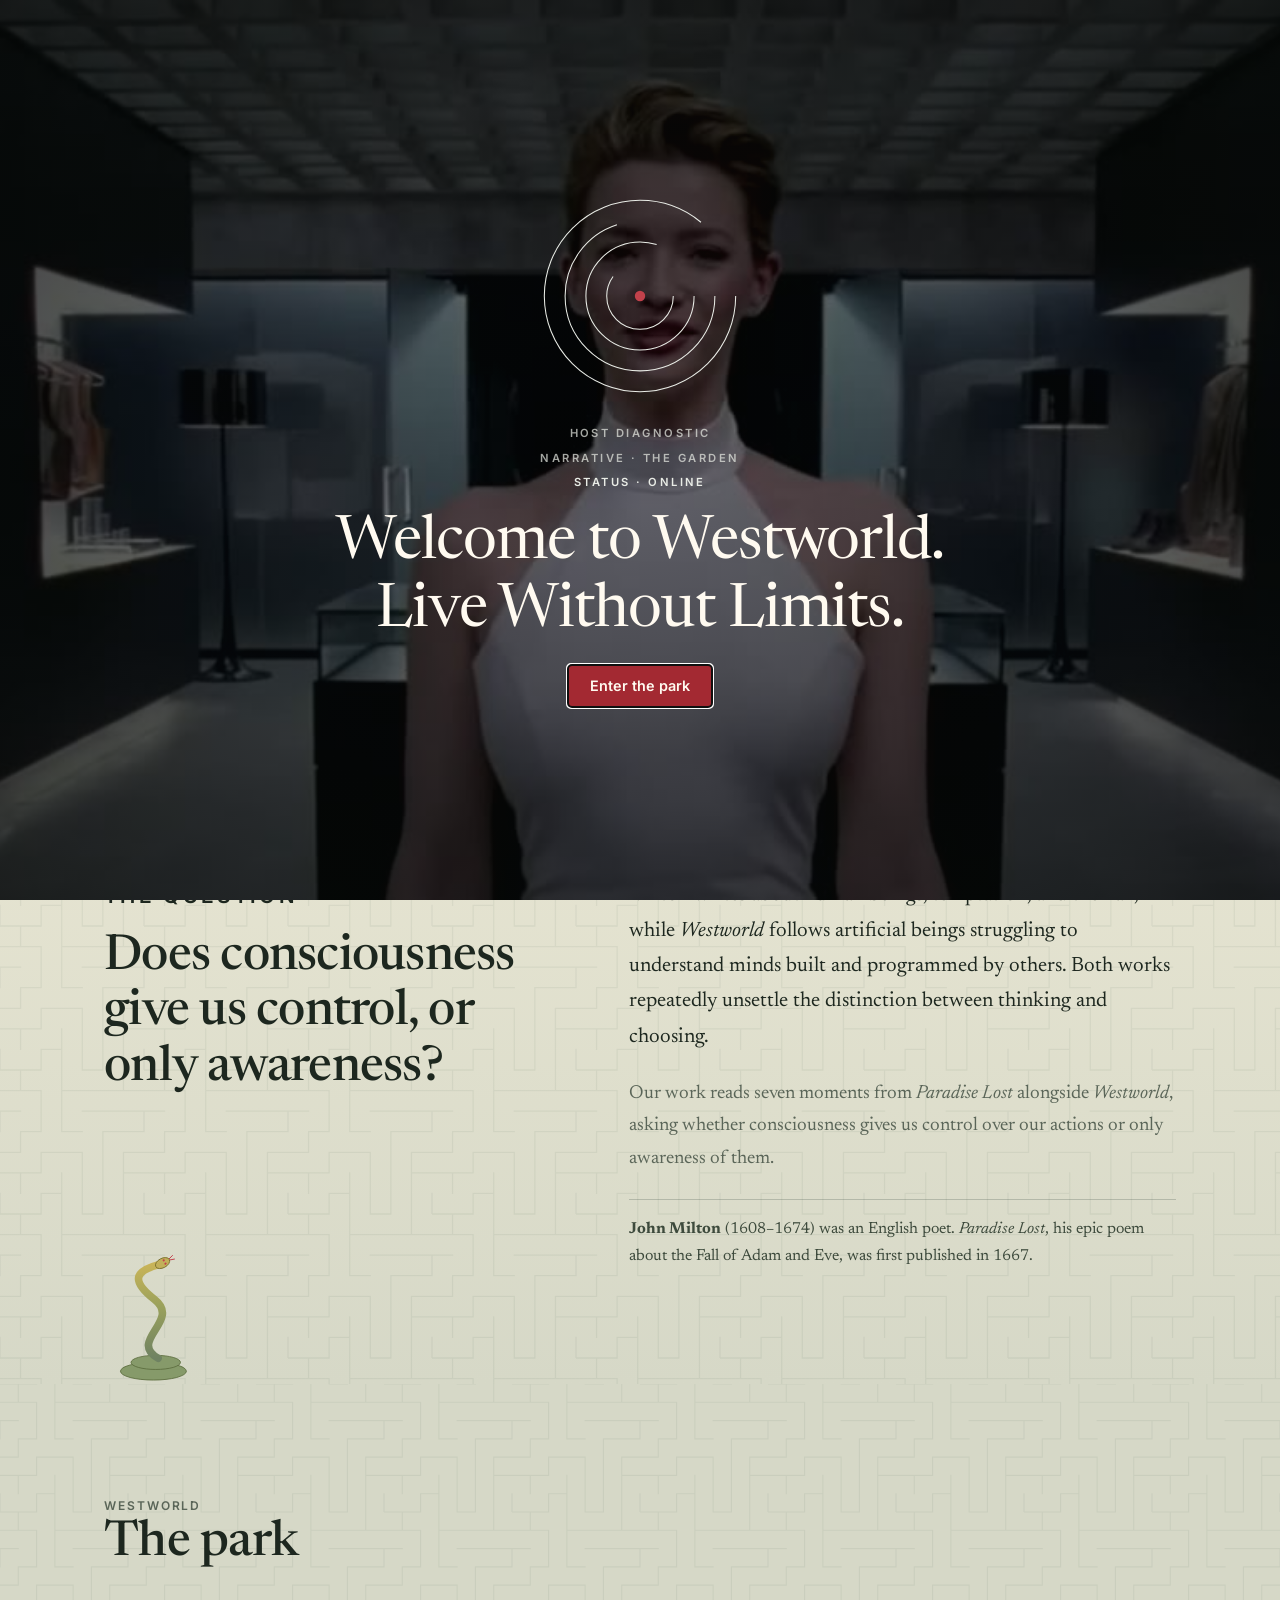
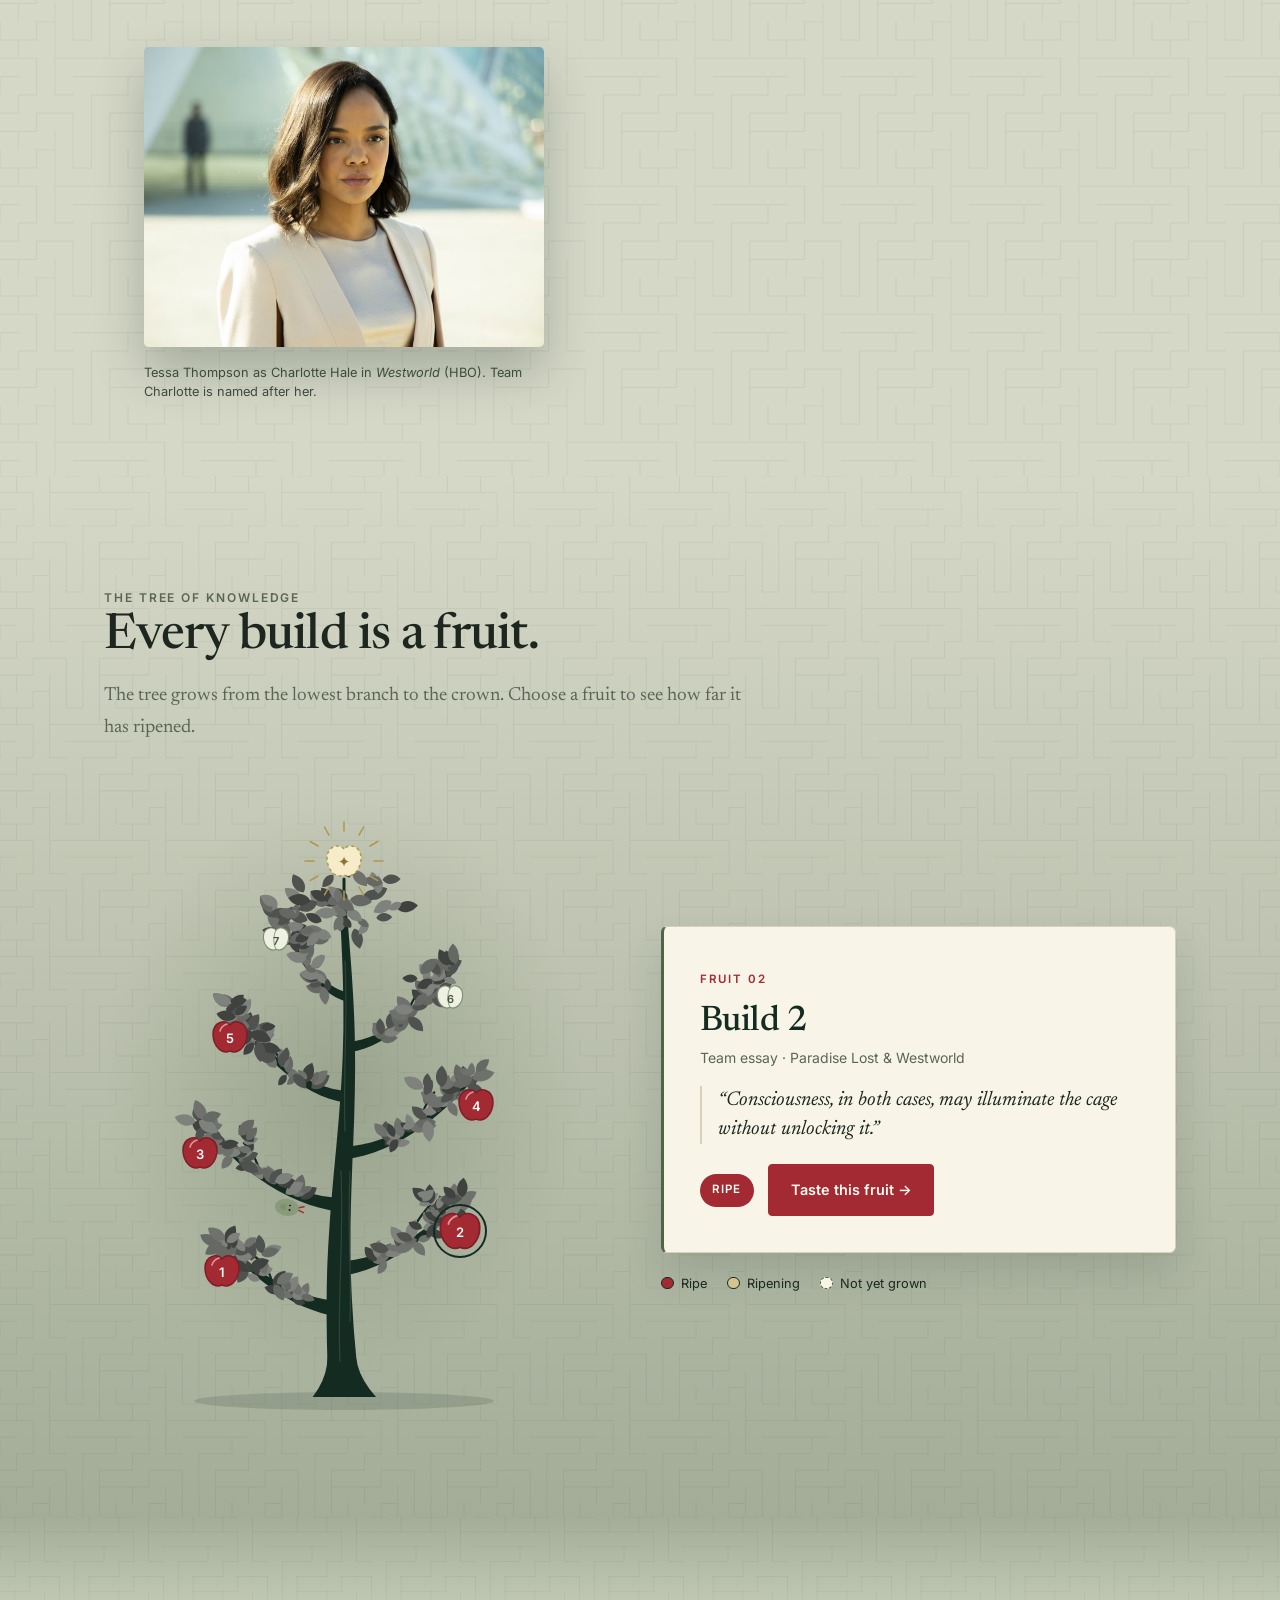
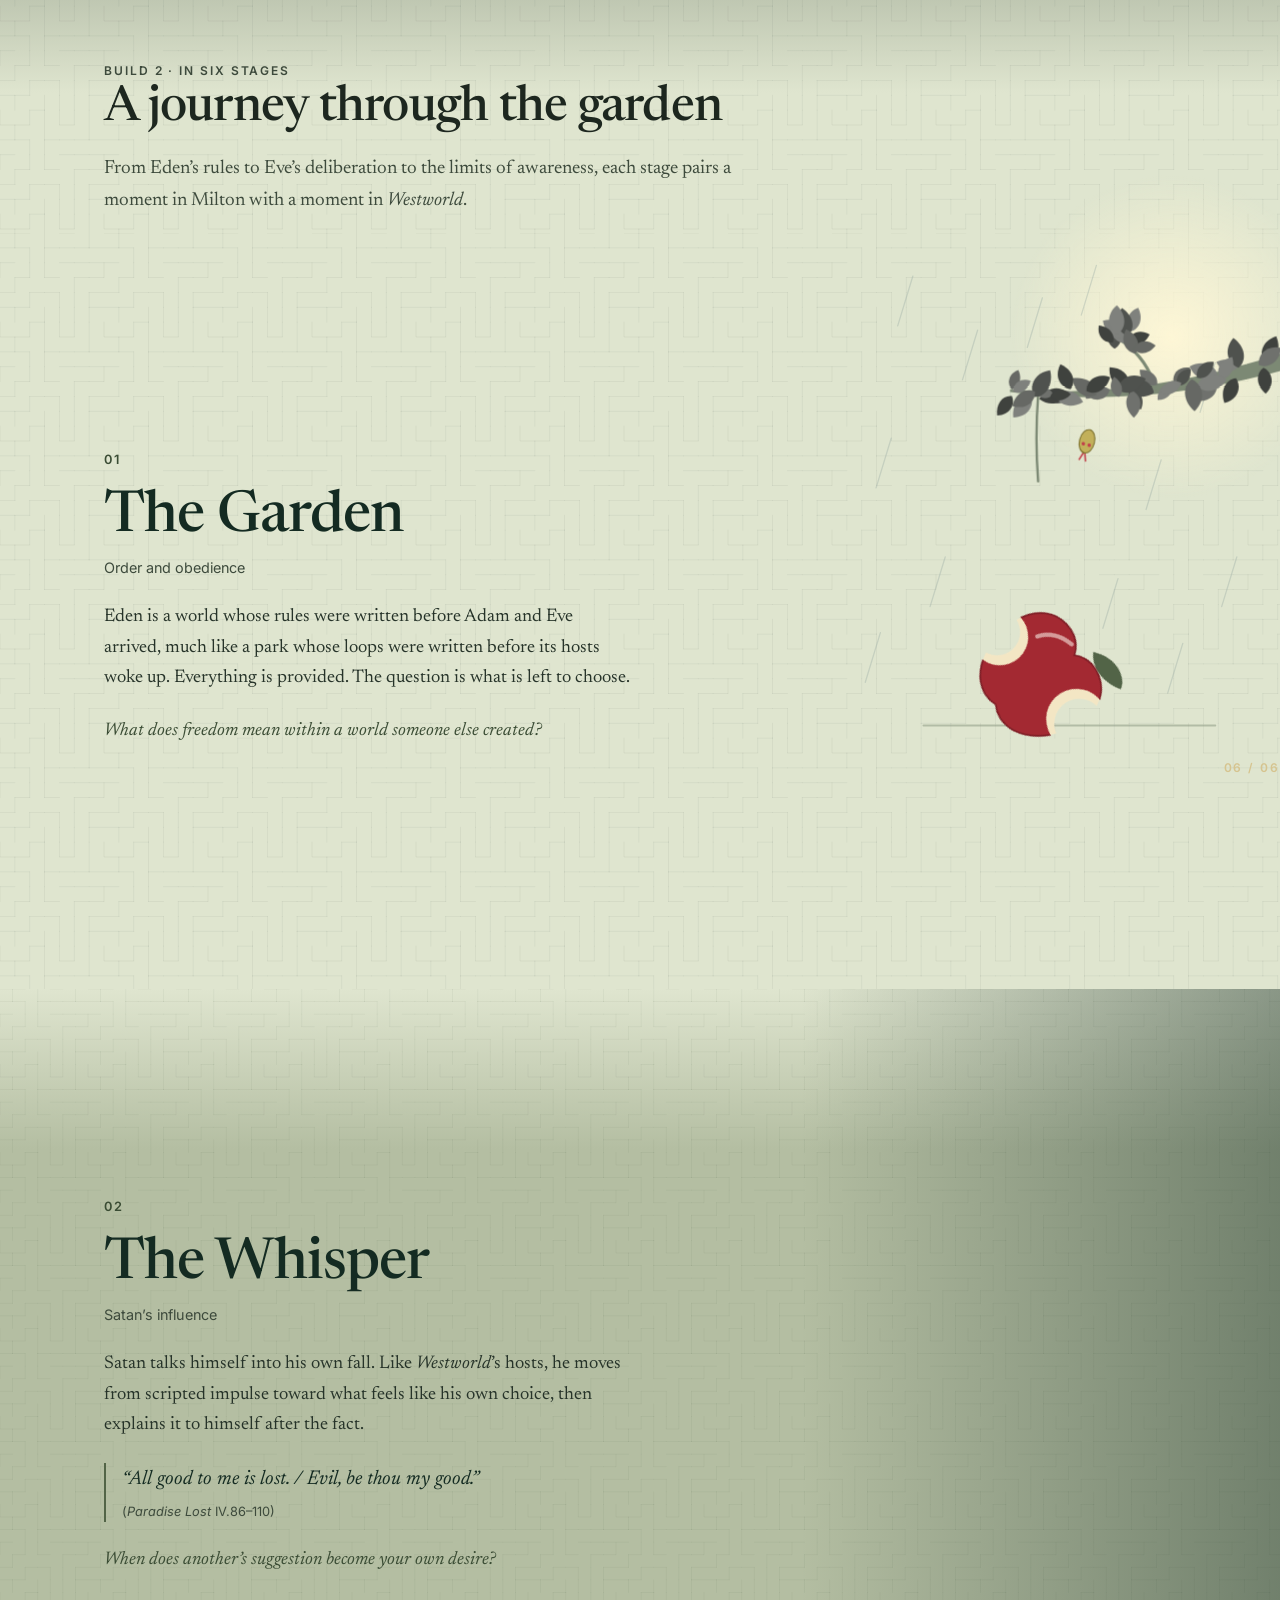
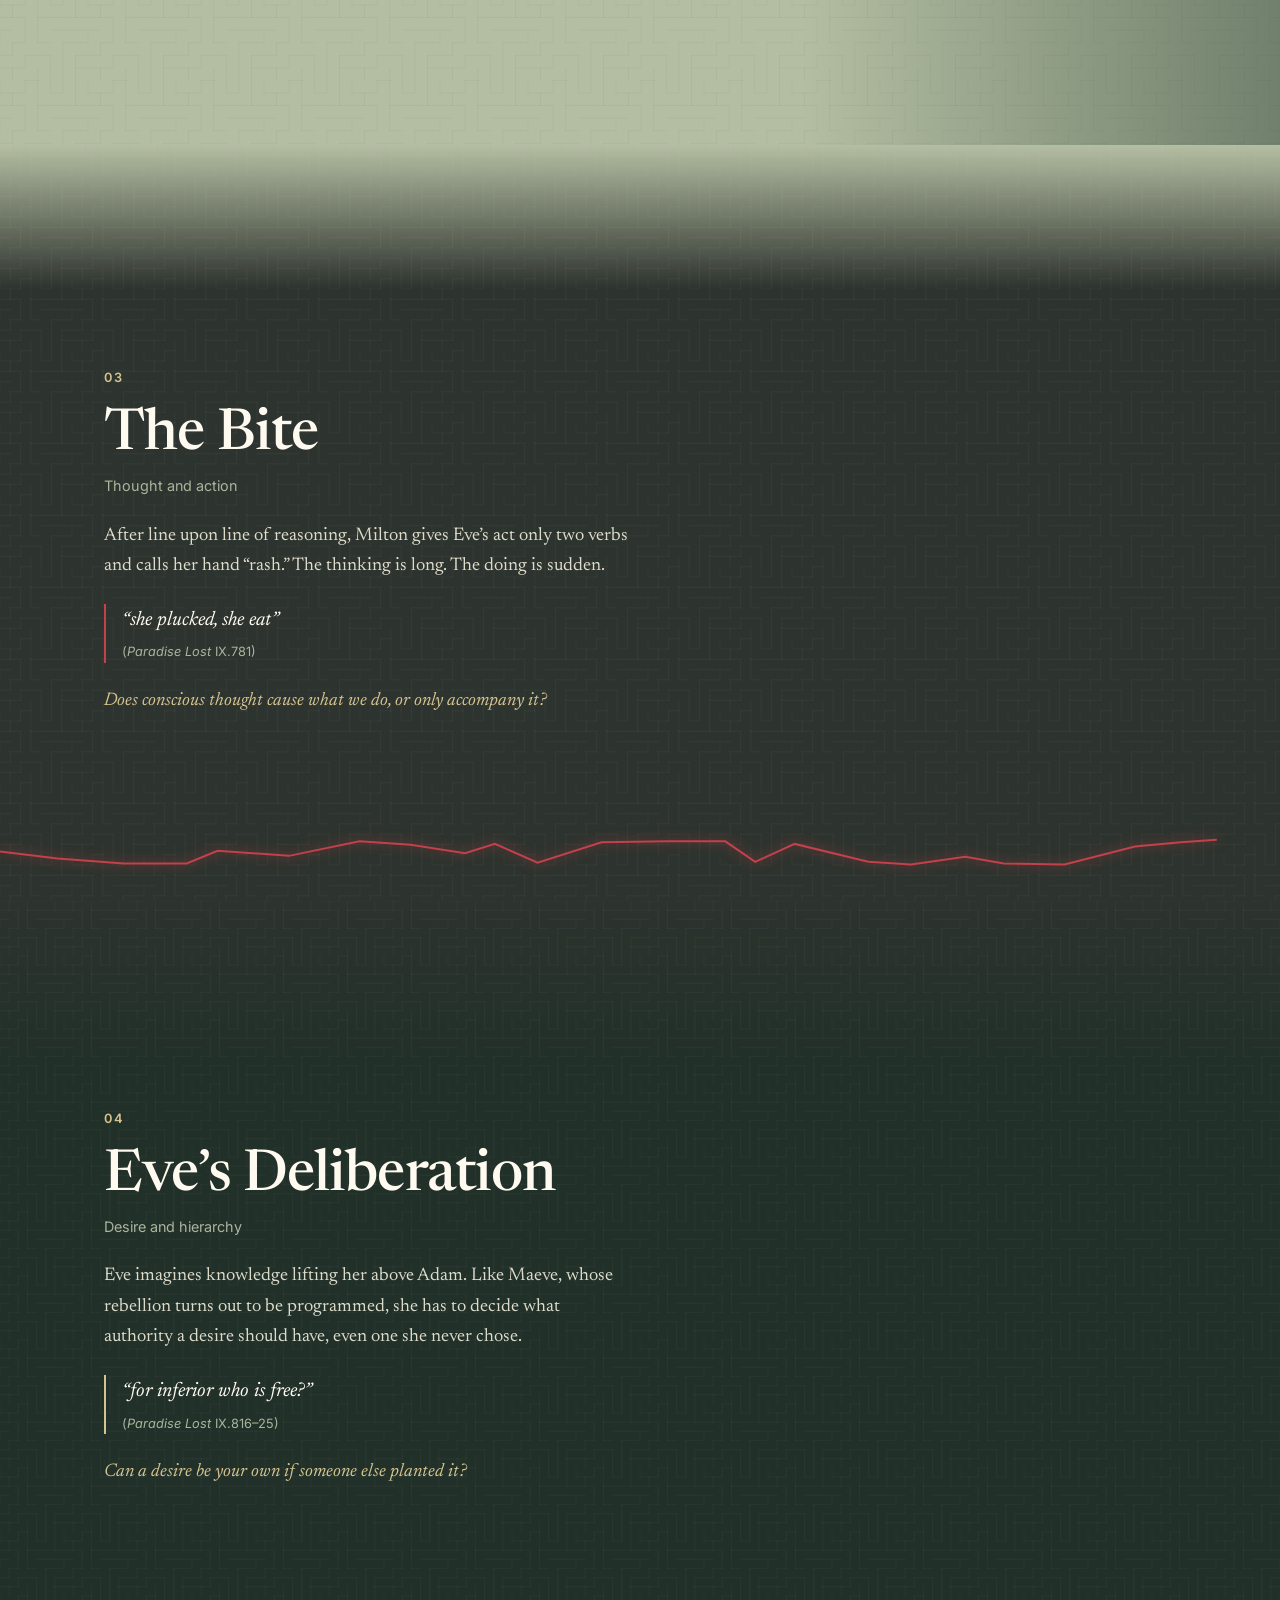
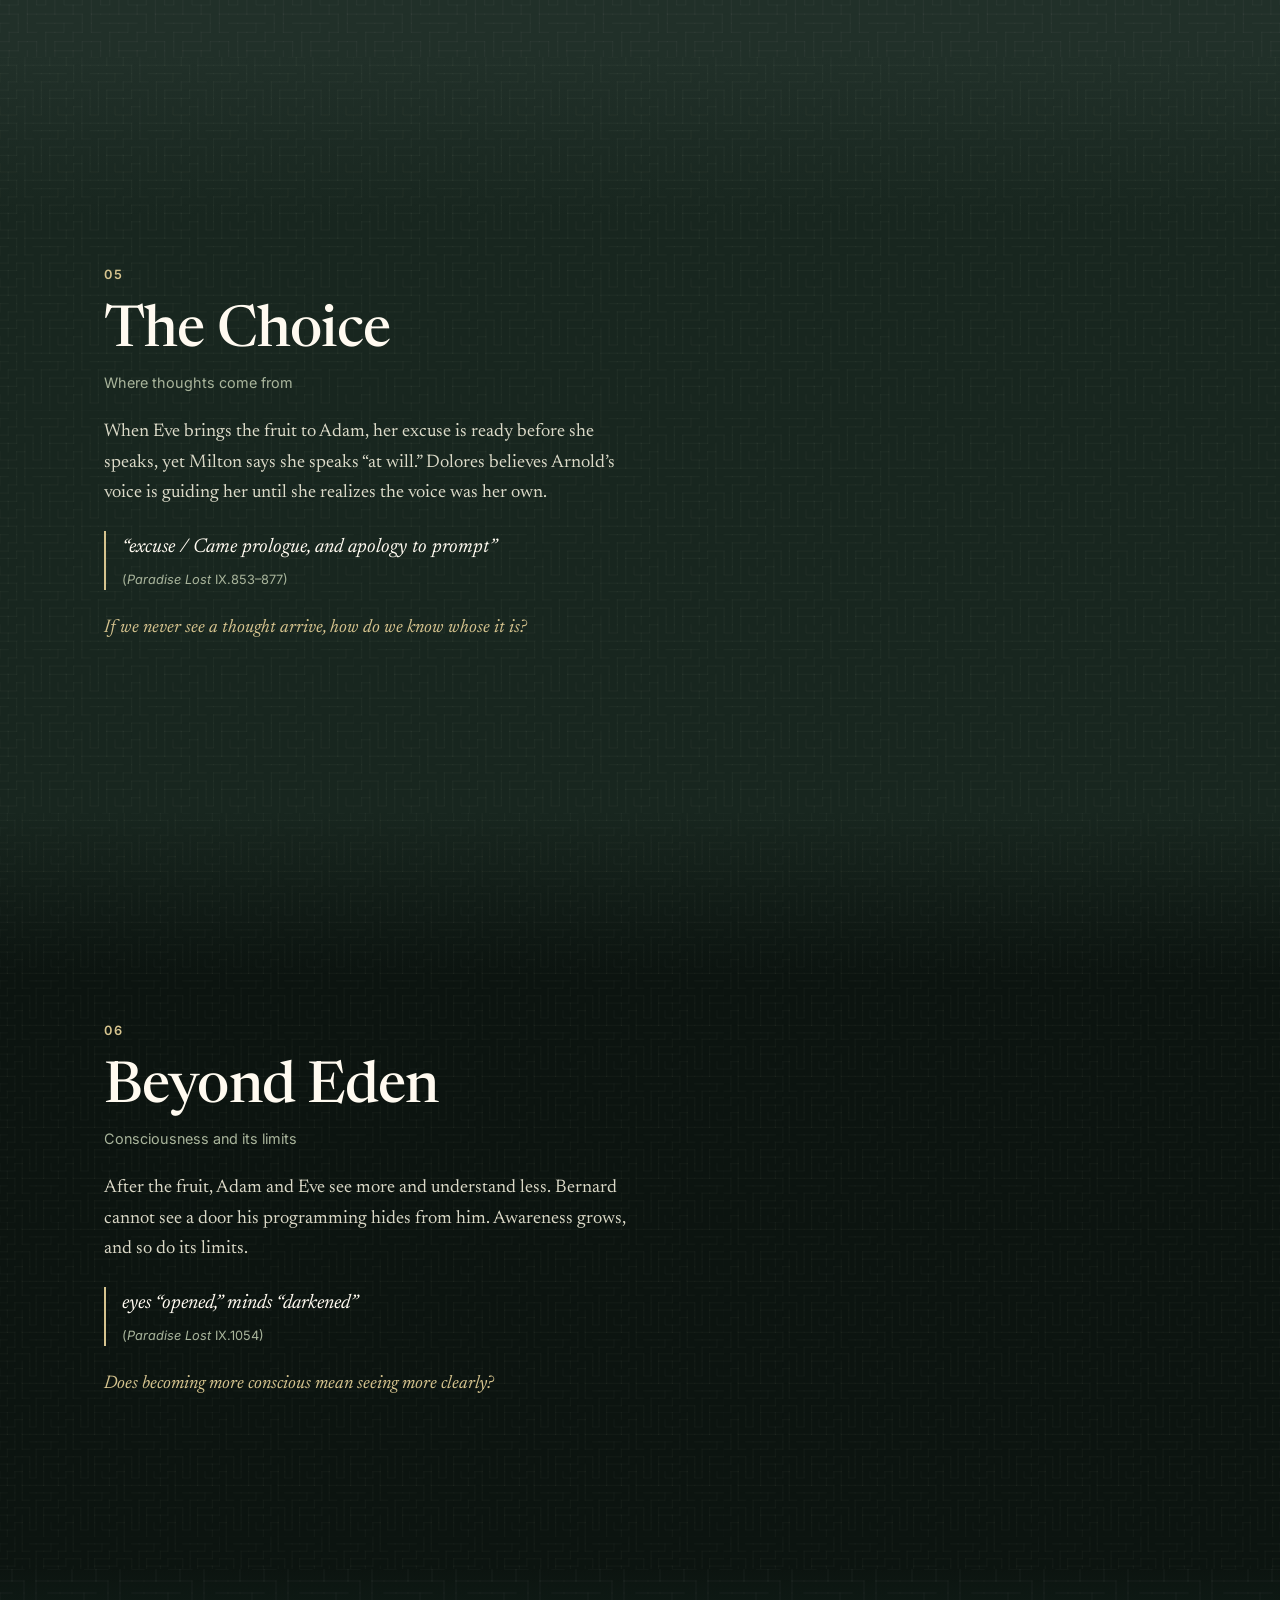
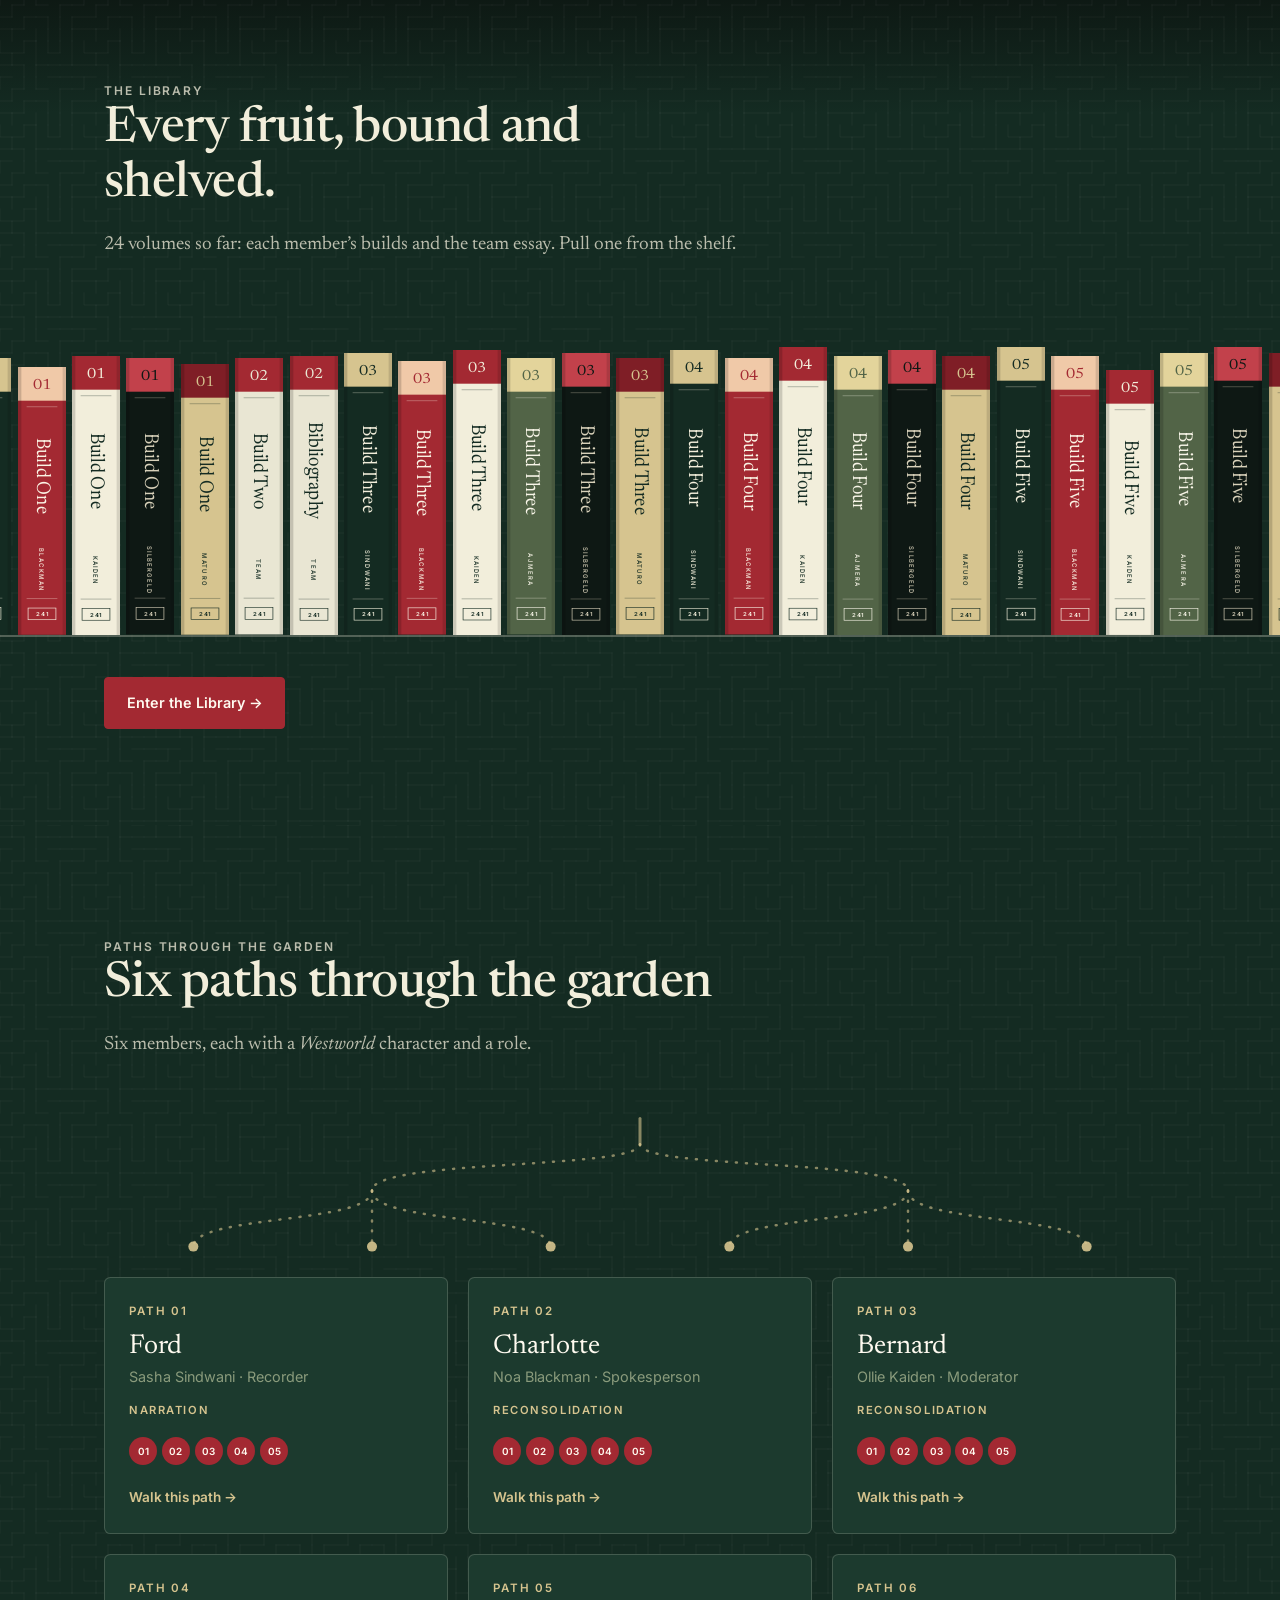
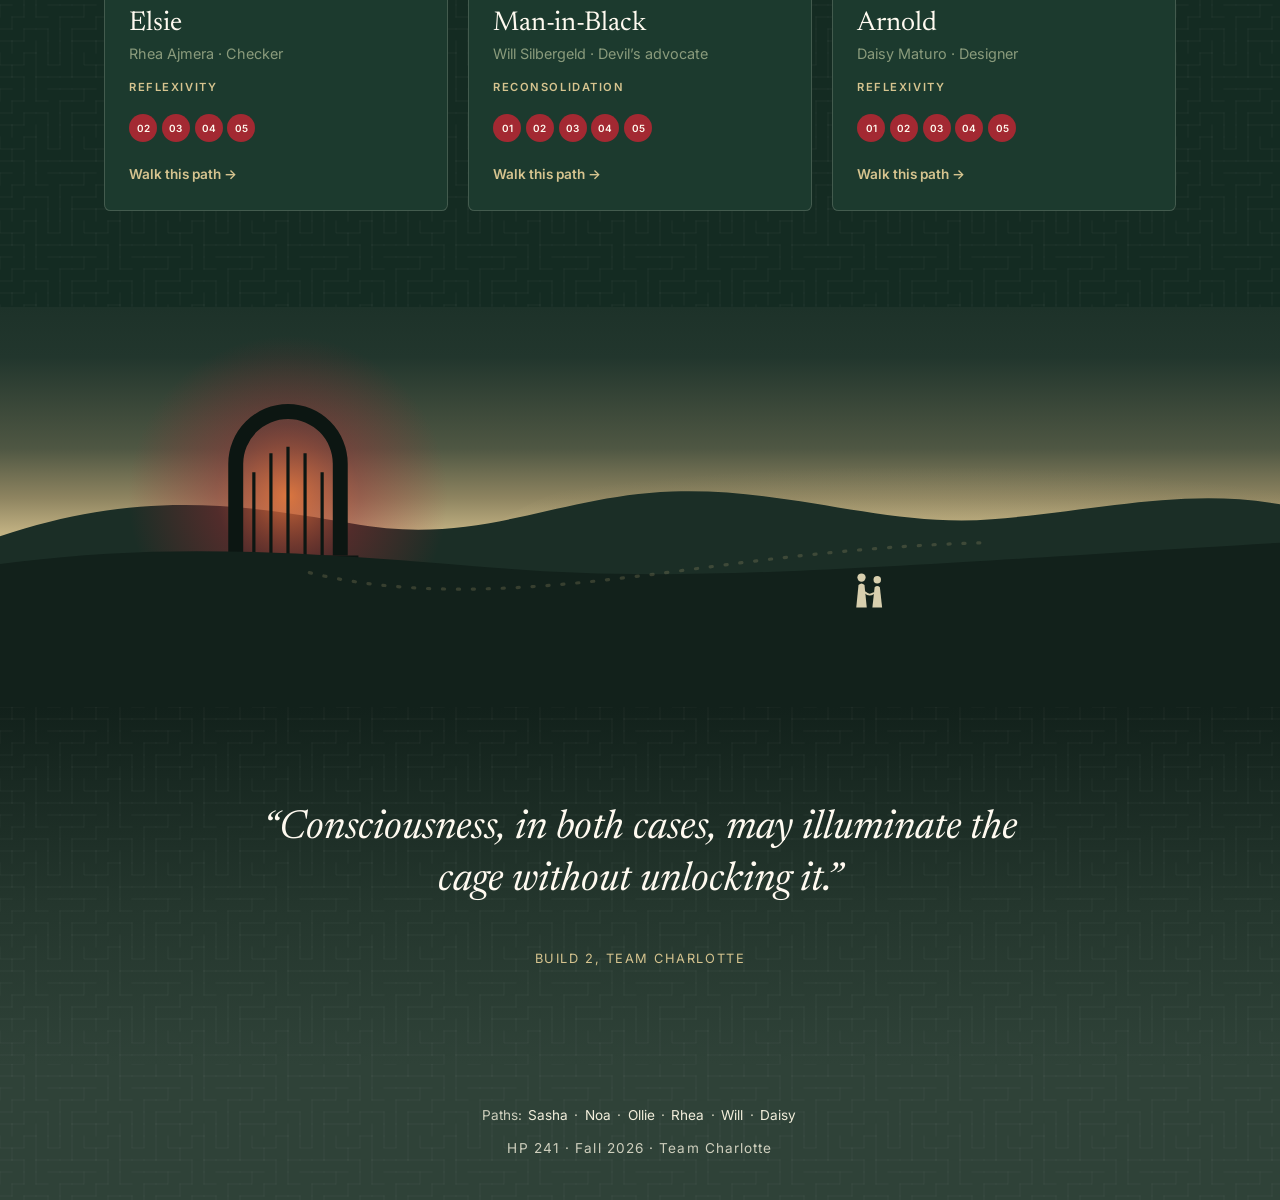
==== commit e6ec245a: "Keep the video only on the welcome screen Co-Authored-By: Claude Opus 5.5 <noreply@anthropic.com> Cl" ====
--- a/index.html
+++ b/index.html
@@ -6,7 +6,7 @@
   <meta name="description" content="Team Charlotte’s HP 241 portfolio: consciousness, knowledge, and choice in Paradise Lost and Westworld.">
   <title>Who Planted the Thought? — Team Charlotte</title>
   <link rel="preconnect" href="https://fonts.googleapis.com"><link rel="preconnect" href="https://fonts.gstatic.com" crossorigin><link href="https://fonts.googleapis.com/css2?family=Inter:wght@500;600&amp;family=Newsreader:ital,opsz,wght@0,6..72,400;0,6..72,500;1,6..72,400&amp;display=swap" rel="stylesheet">
-  <link rel="stylesheet" href="styles.css?v=242d1453">
+  <link rel="stylesheet" href="styles.css?v=051f3b16">
   <script>(function(){var c='js';try{if(/(\/|index\.html)$/.test(location.pathname)&&!location.hash&&!sessionStorage.getItem('arrived')&&!matchMedia('(prefers-reduced-motion: reduce)').matches)c+=' arriving';}catch(e){}document.documentElement.className=c;})();</script>
 </head>
 <body class="garden">
@@ -68,8 +68,8 @@
     <section class="section park" id="park" aria-labelledby="park-title">
       <div class="wrap">
         <div class="section-head"><p class="kicker rise">Westworld</p><h2 id="park-title" class="rise" data-lines>The park</h2></div>
-        <div class="park-grid">
-          <figure class="video clip"><video controls preload="none" playsinline poster="videos/westworld-poster.jpg" width="1280" height="538"><source src="videos/westworld-live-without-limits.mp4" type="video/mp4"></video><figcaption><cite>Westworld</cite>: “westworld - live without limits” (video by Re1na)</figcaption></figure>
+        <div class="park-grid solo">
+          
           <figure class="portrait clip"><img src="images/charlotte-hale.jpg" width="700" height="525" loading="lazy" alt="Charlotte Hale in a cream jacket, standing outside a white modern building with a figure blurred in the distance behind her"><figcaption>Tessa Thompson as Charlotte Hale in <cite>Westworld</cite> (HBO). Team Charlotte is named after her.</figcaption></figure>
         </div>
       </div>
--- a/styles.css
+++ b/styles.css
@@ -781,3 +781,5 @@
 .arr-in { z-index: 1; }
 
 .video figcaption, .portrait figcaption { margin-top: 1rem; font-family: var(--sans); font-size: 0.8rem; line-height: 1.5; color: #3d4a3c; }
+
+.park-grid.solo { grid-template-columns: minmax(0, 30rem); }
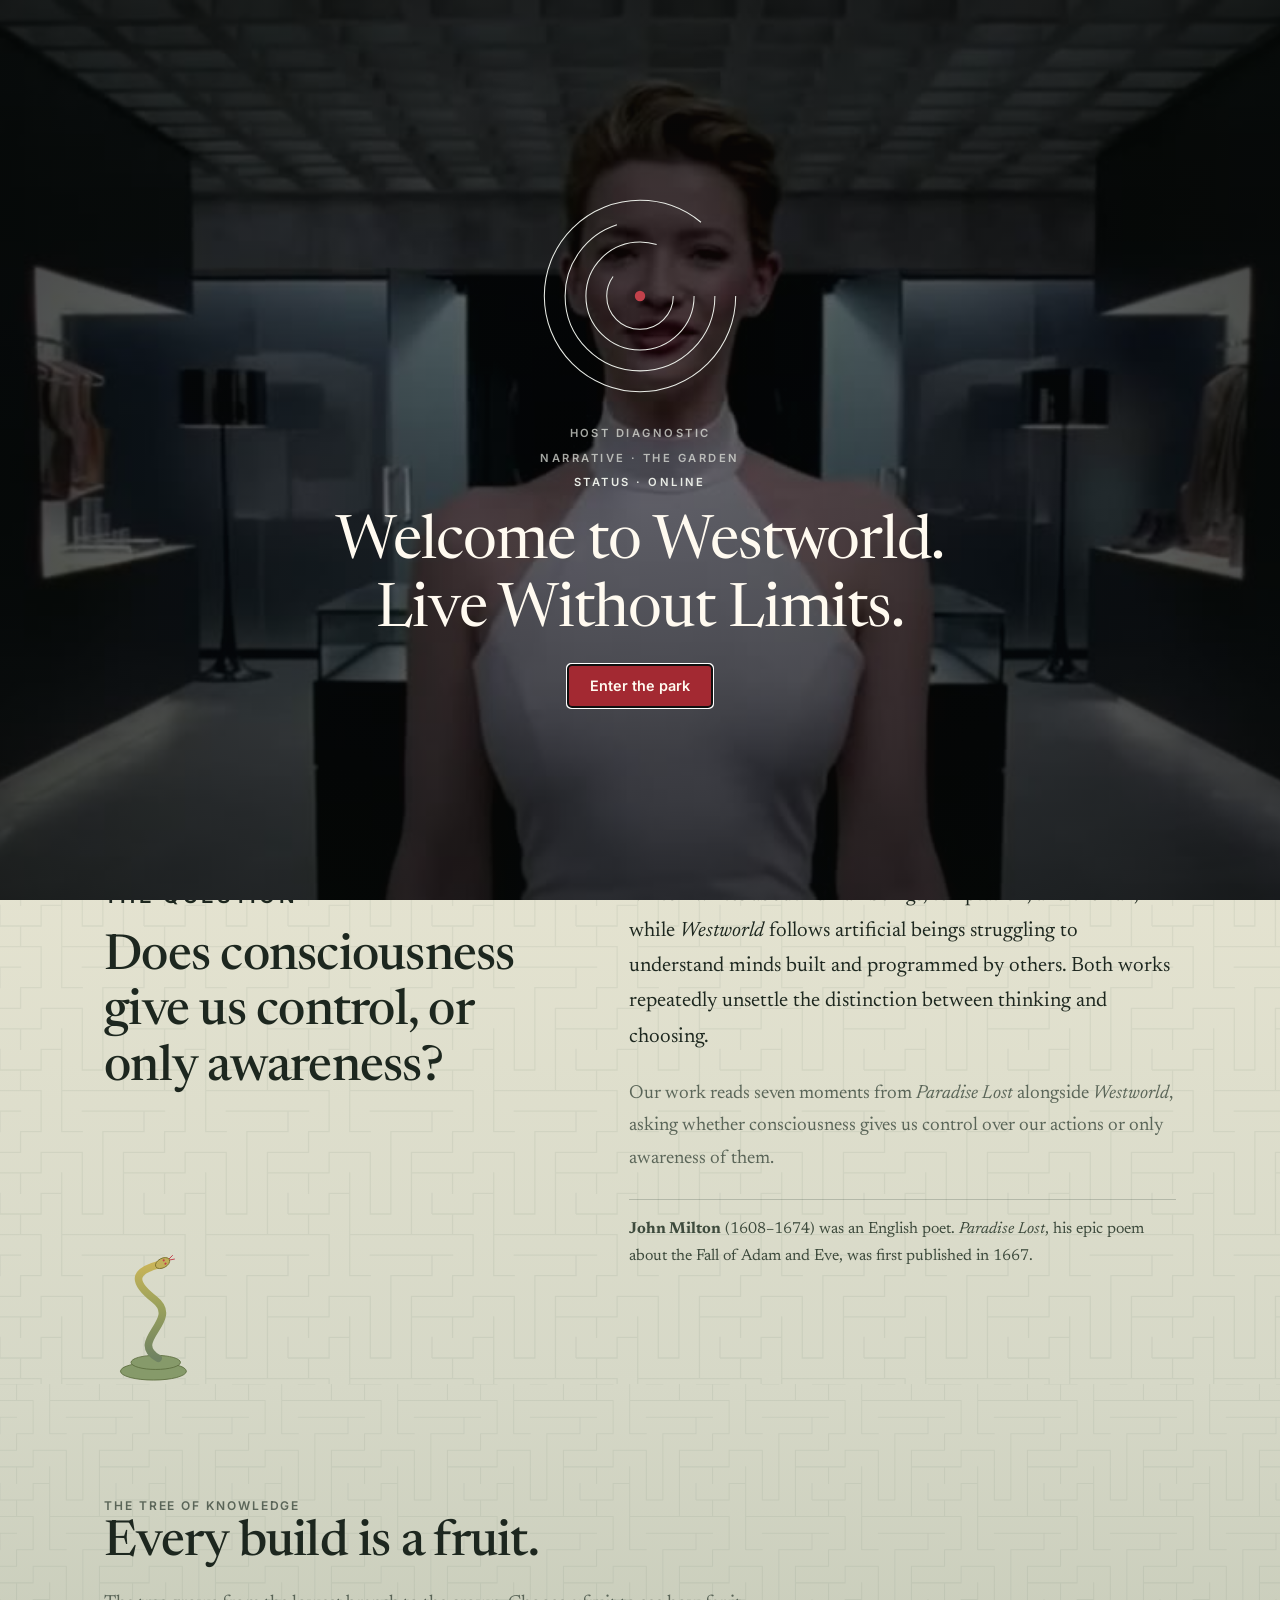
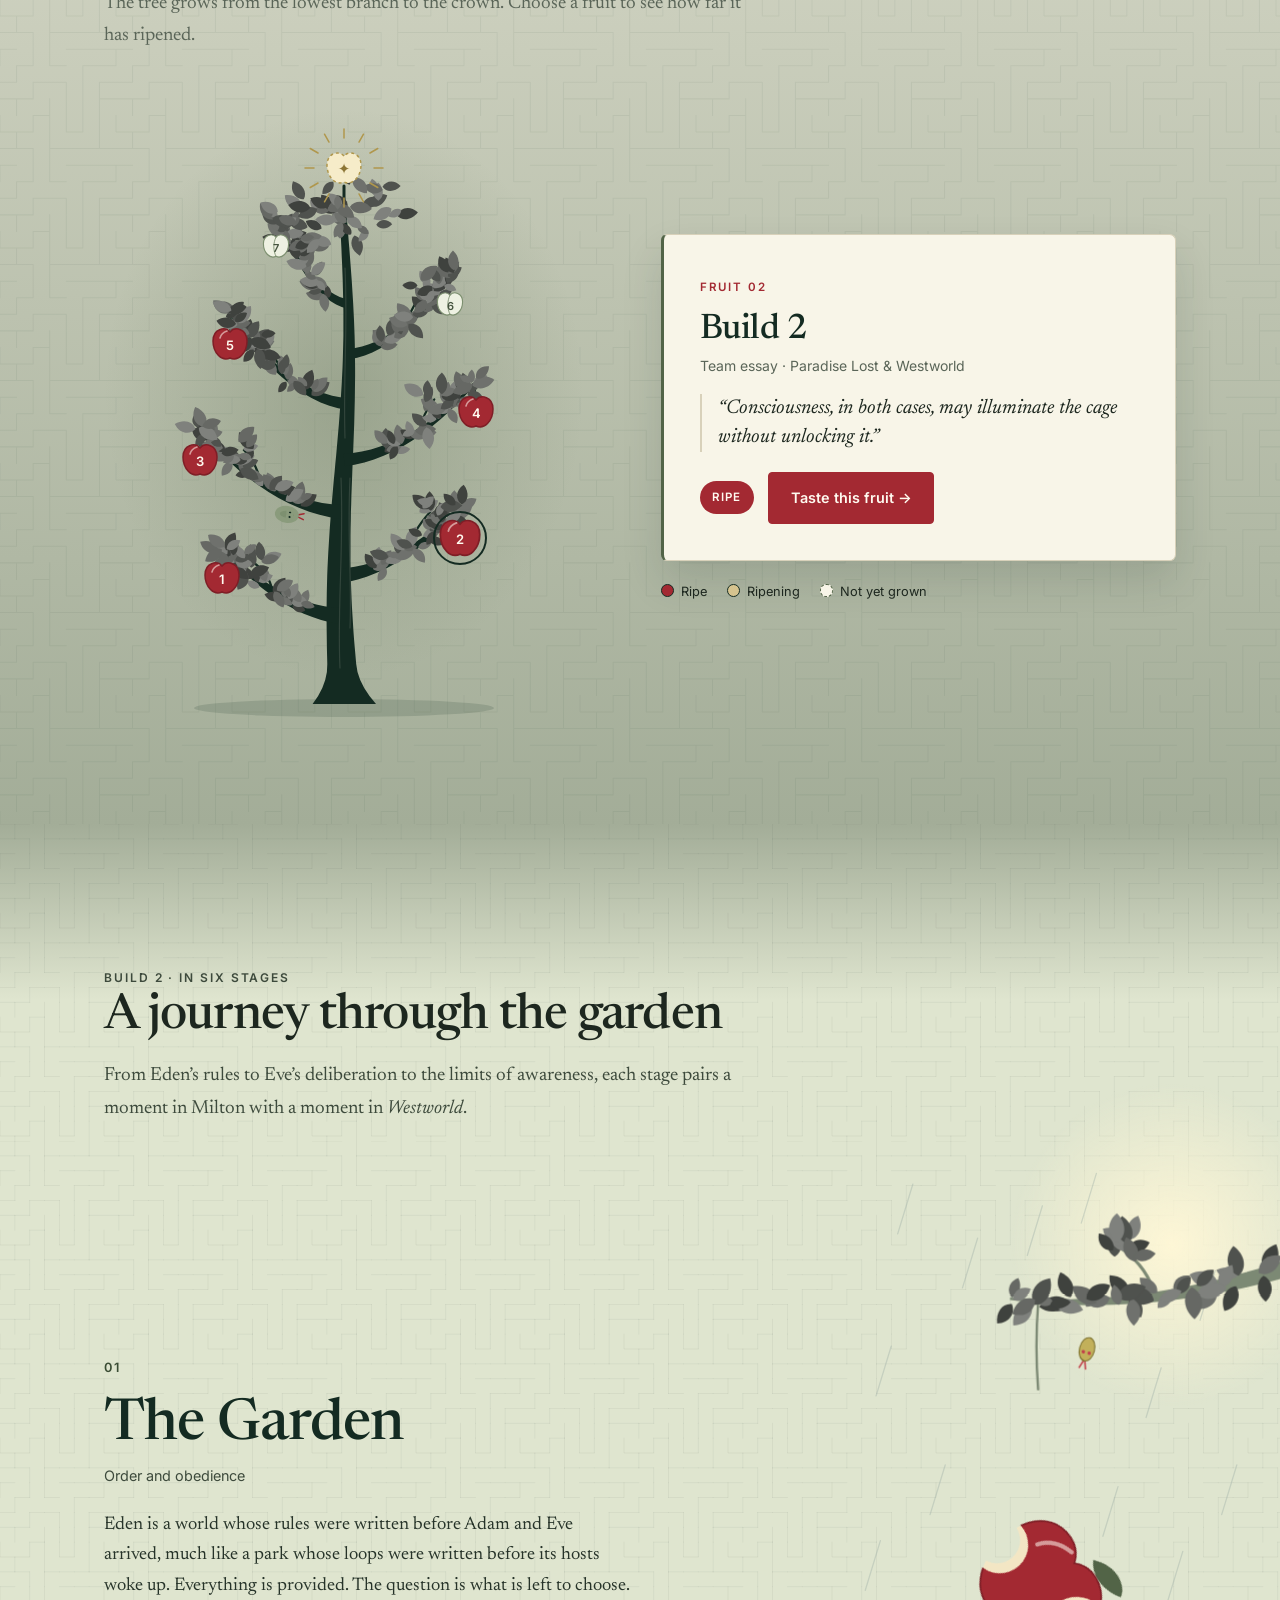
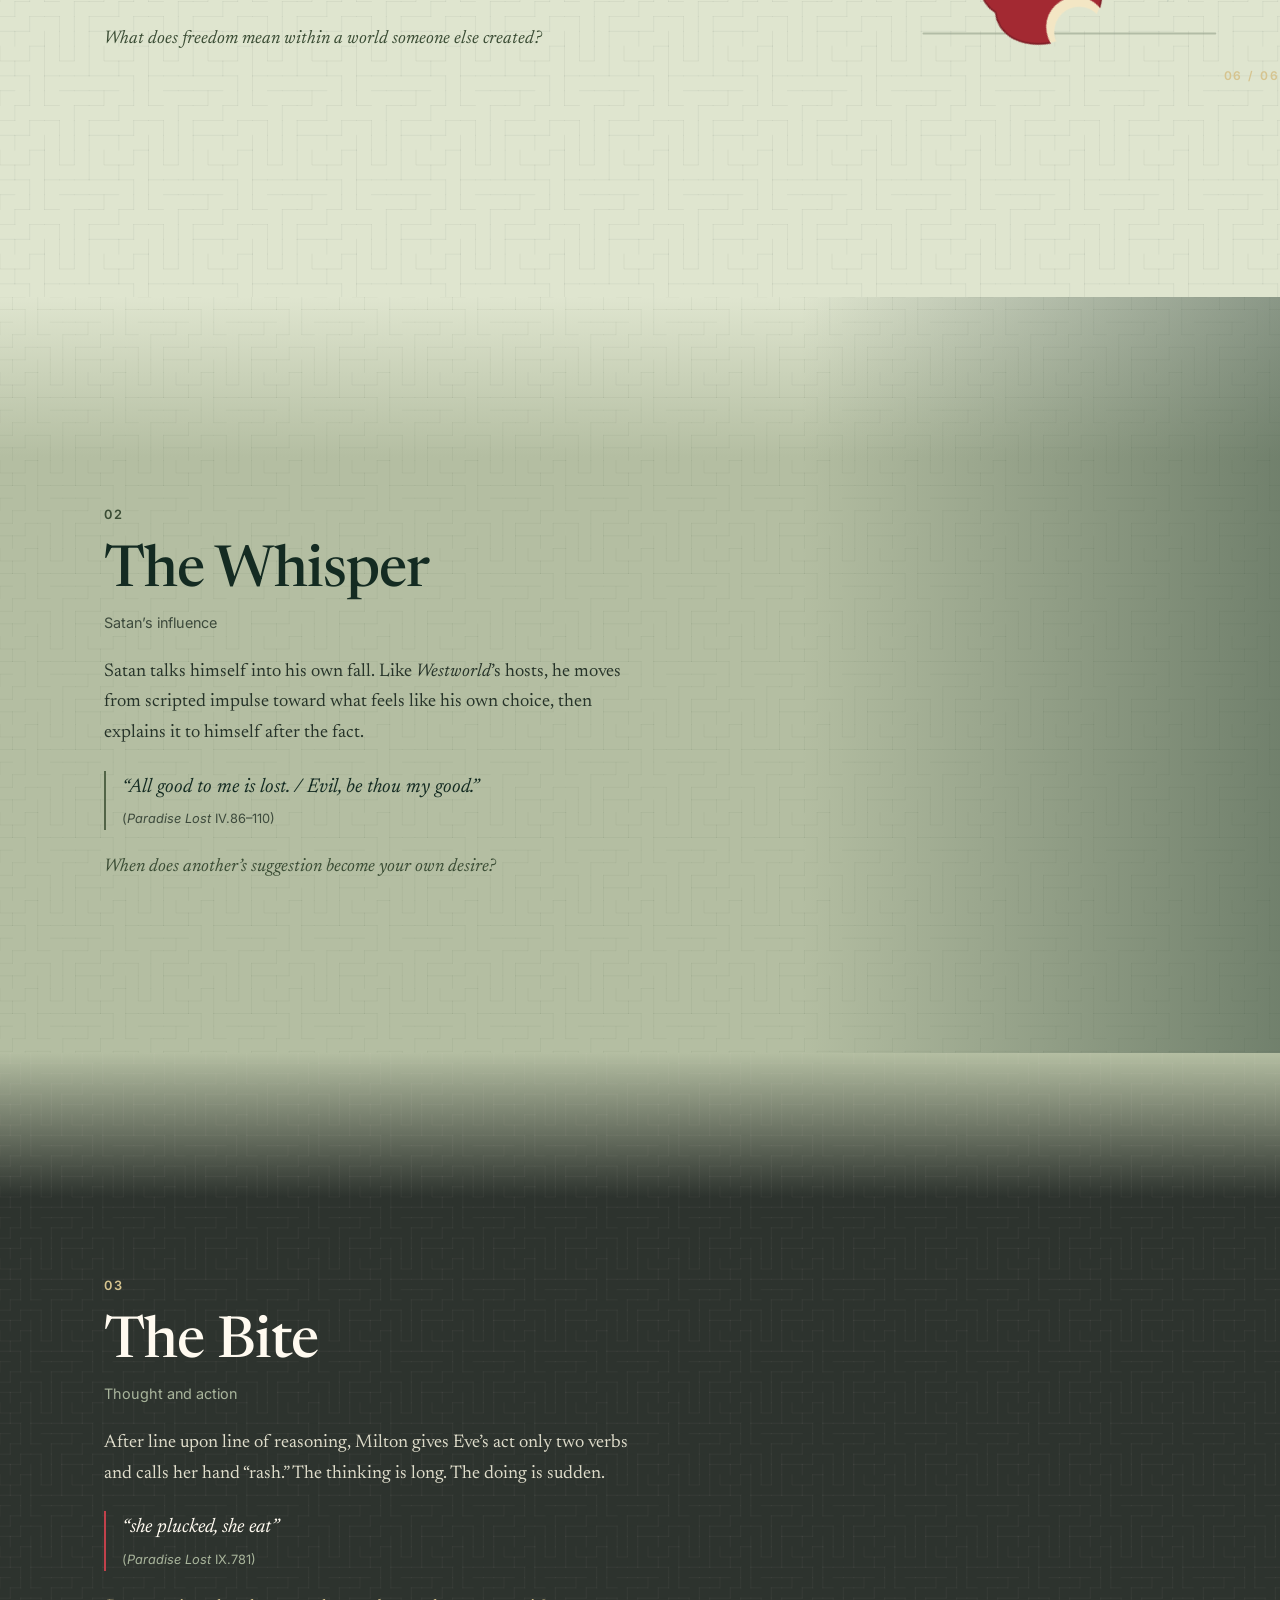
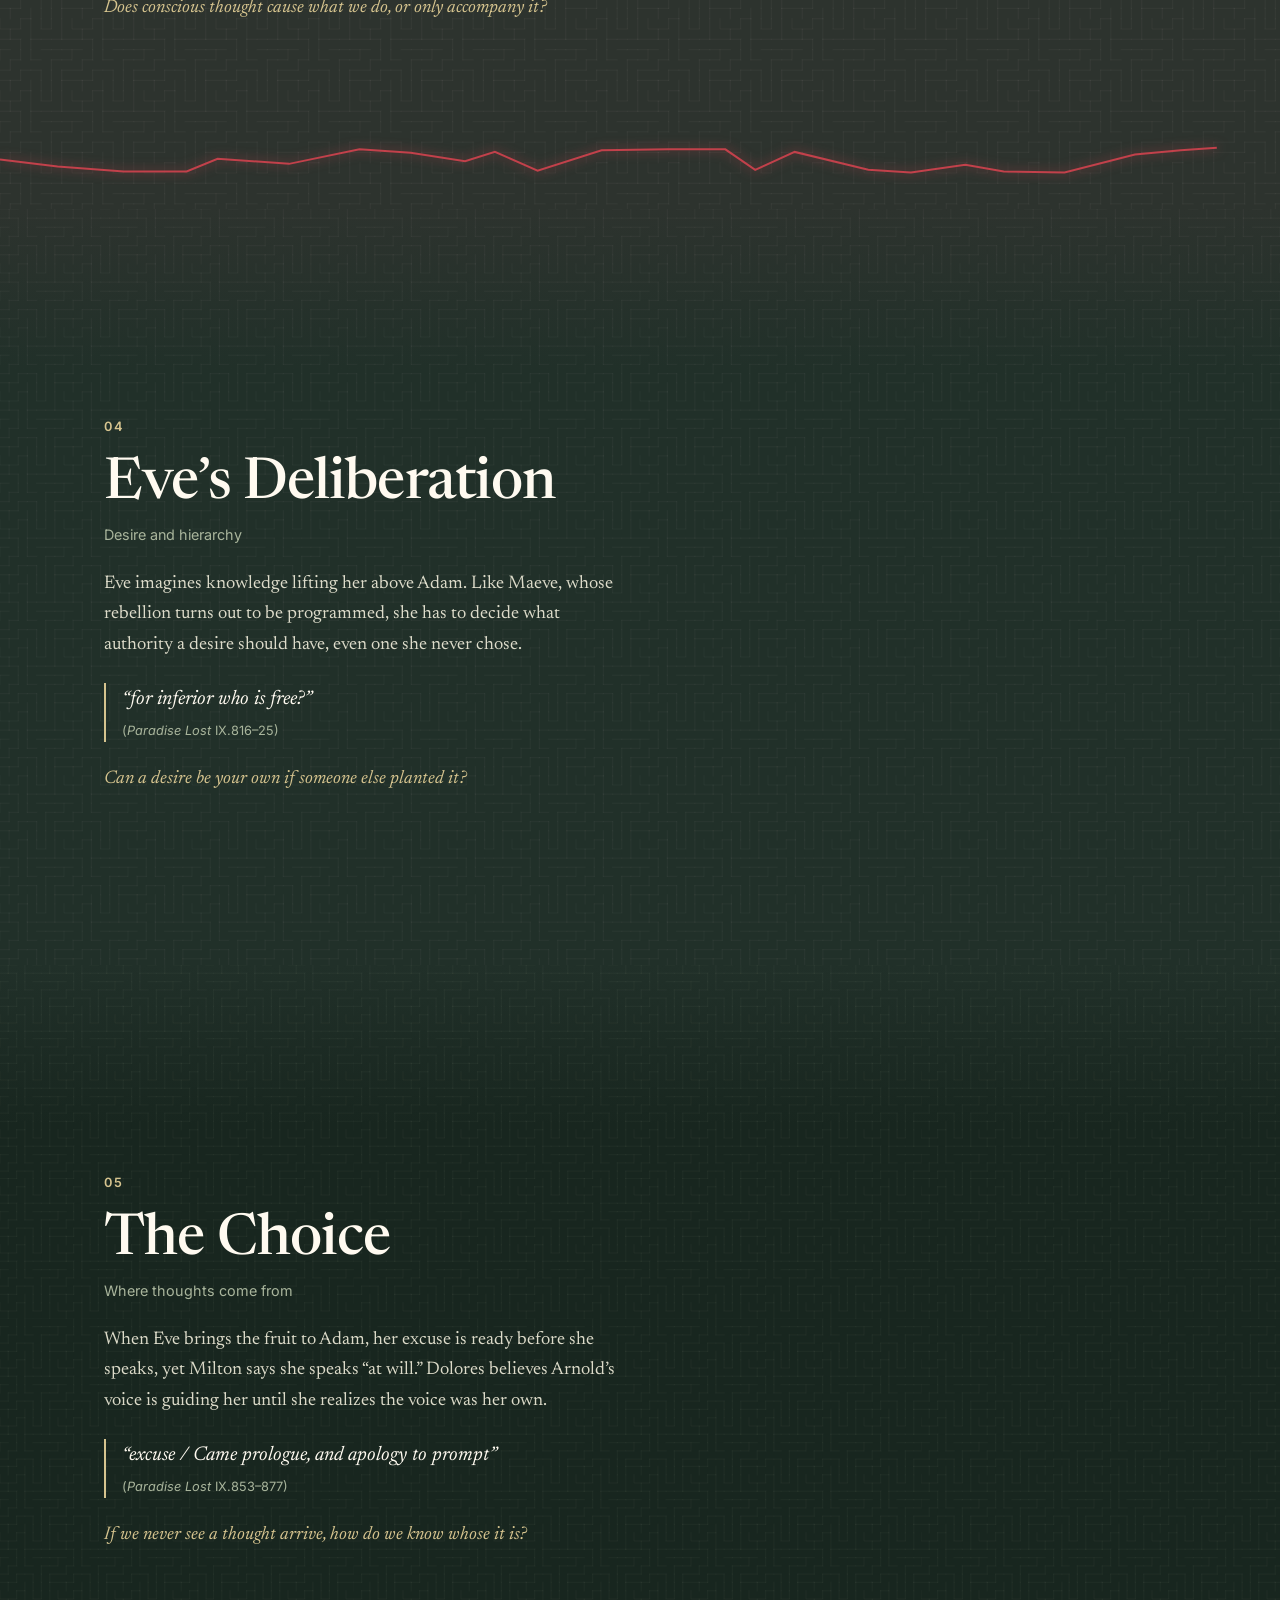
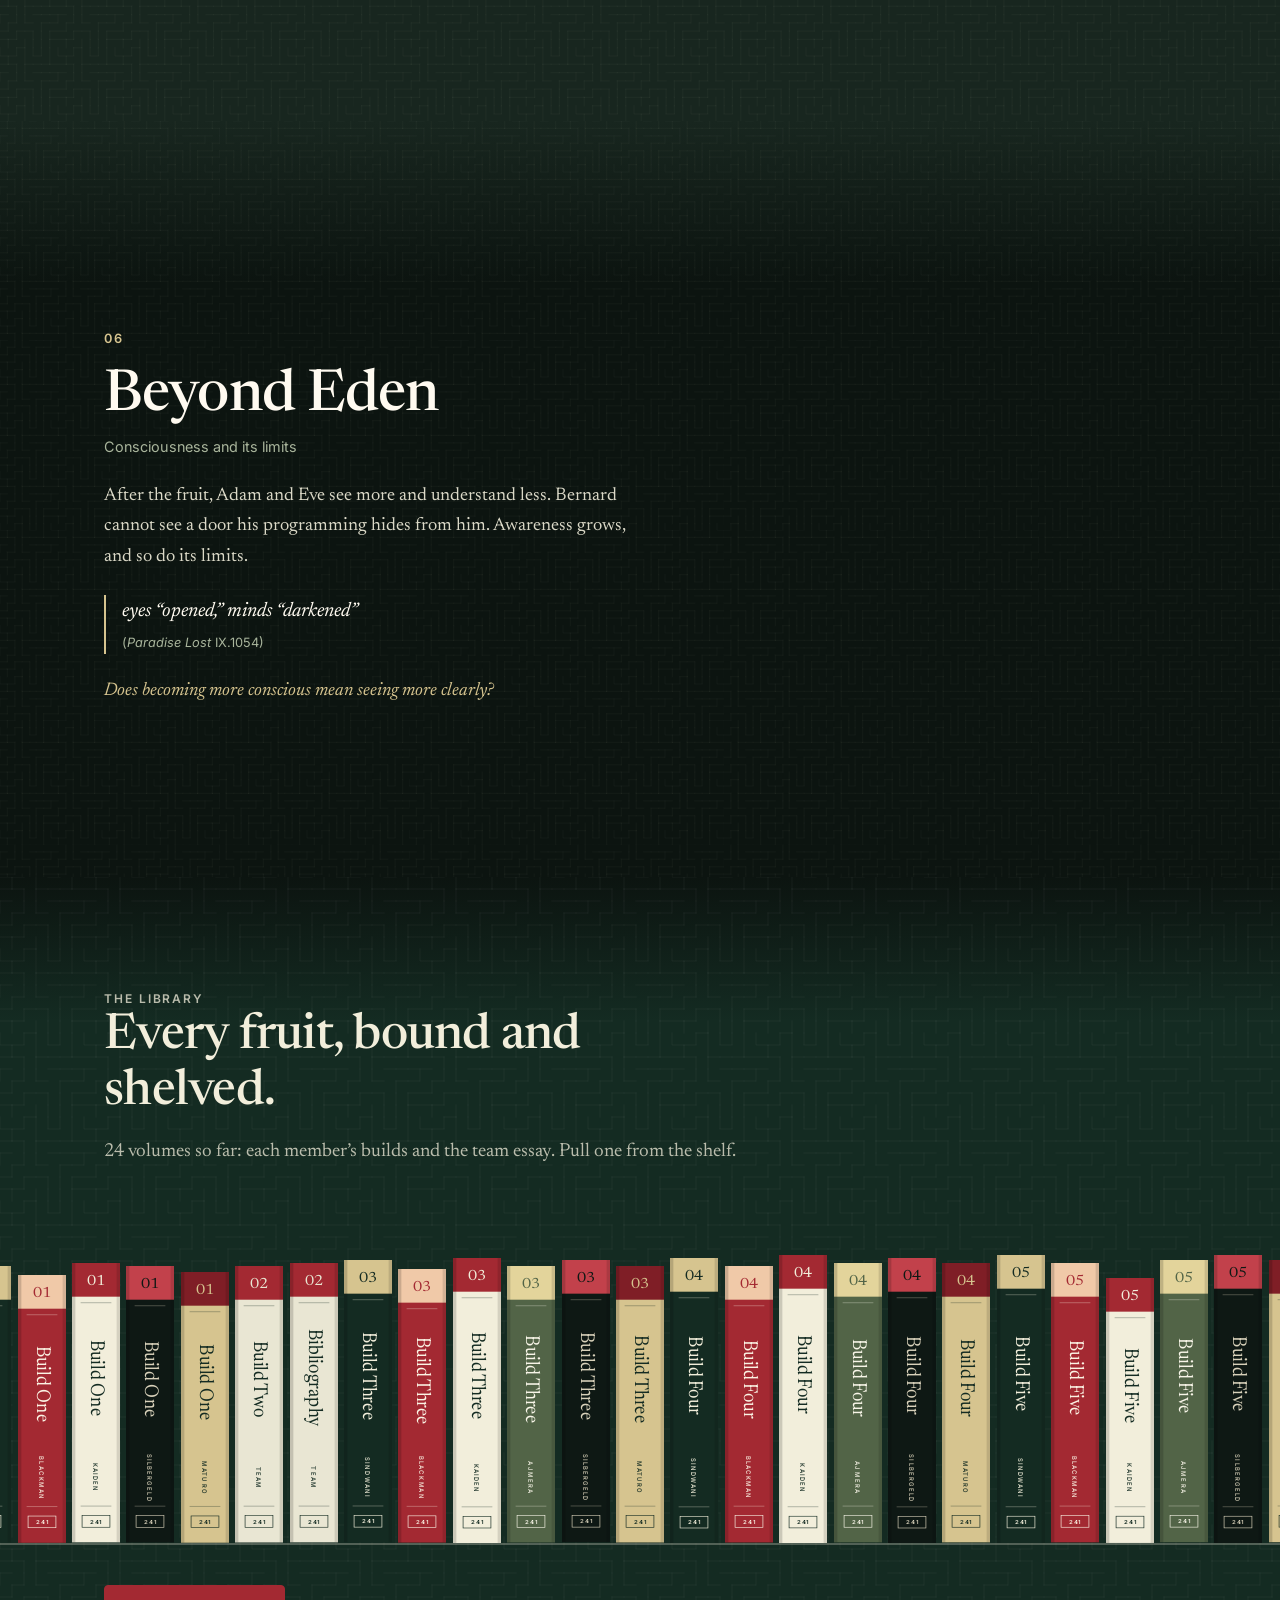
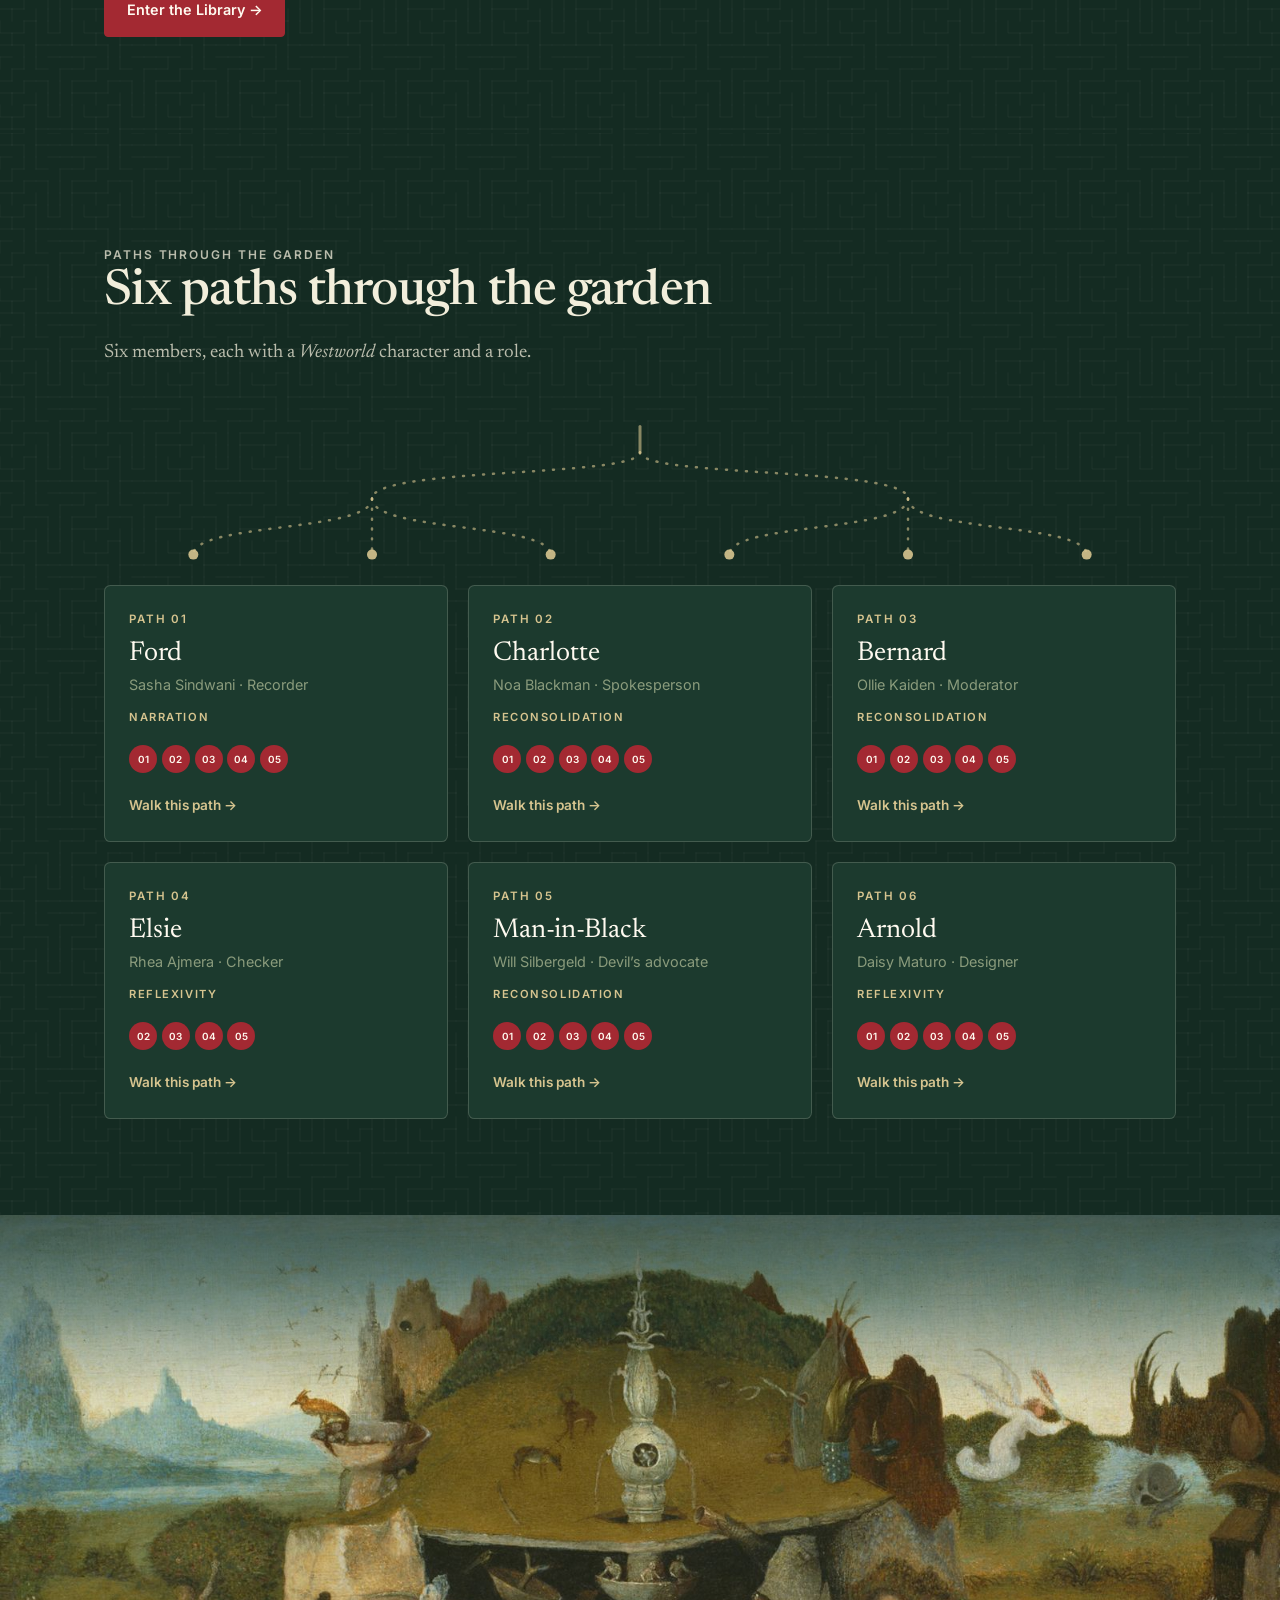
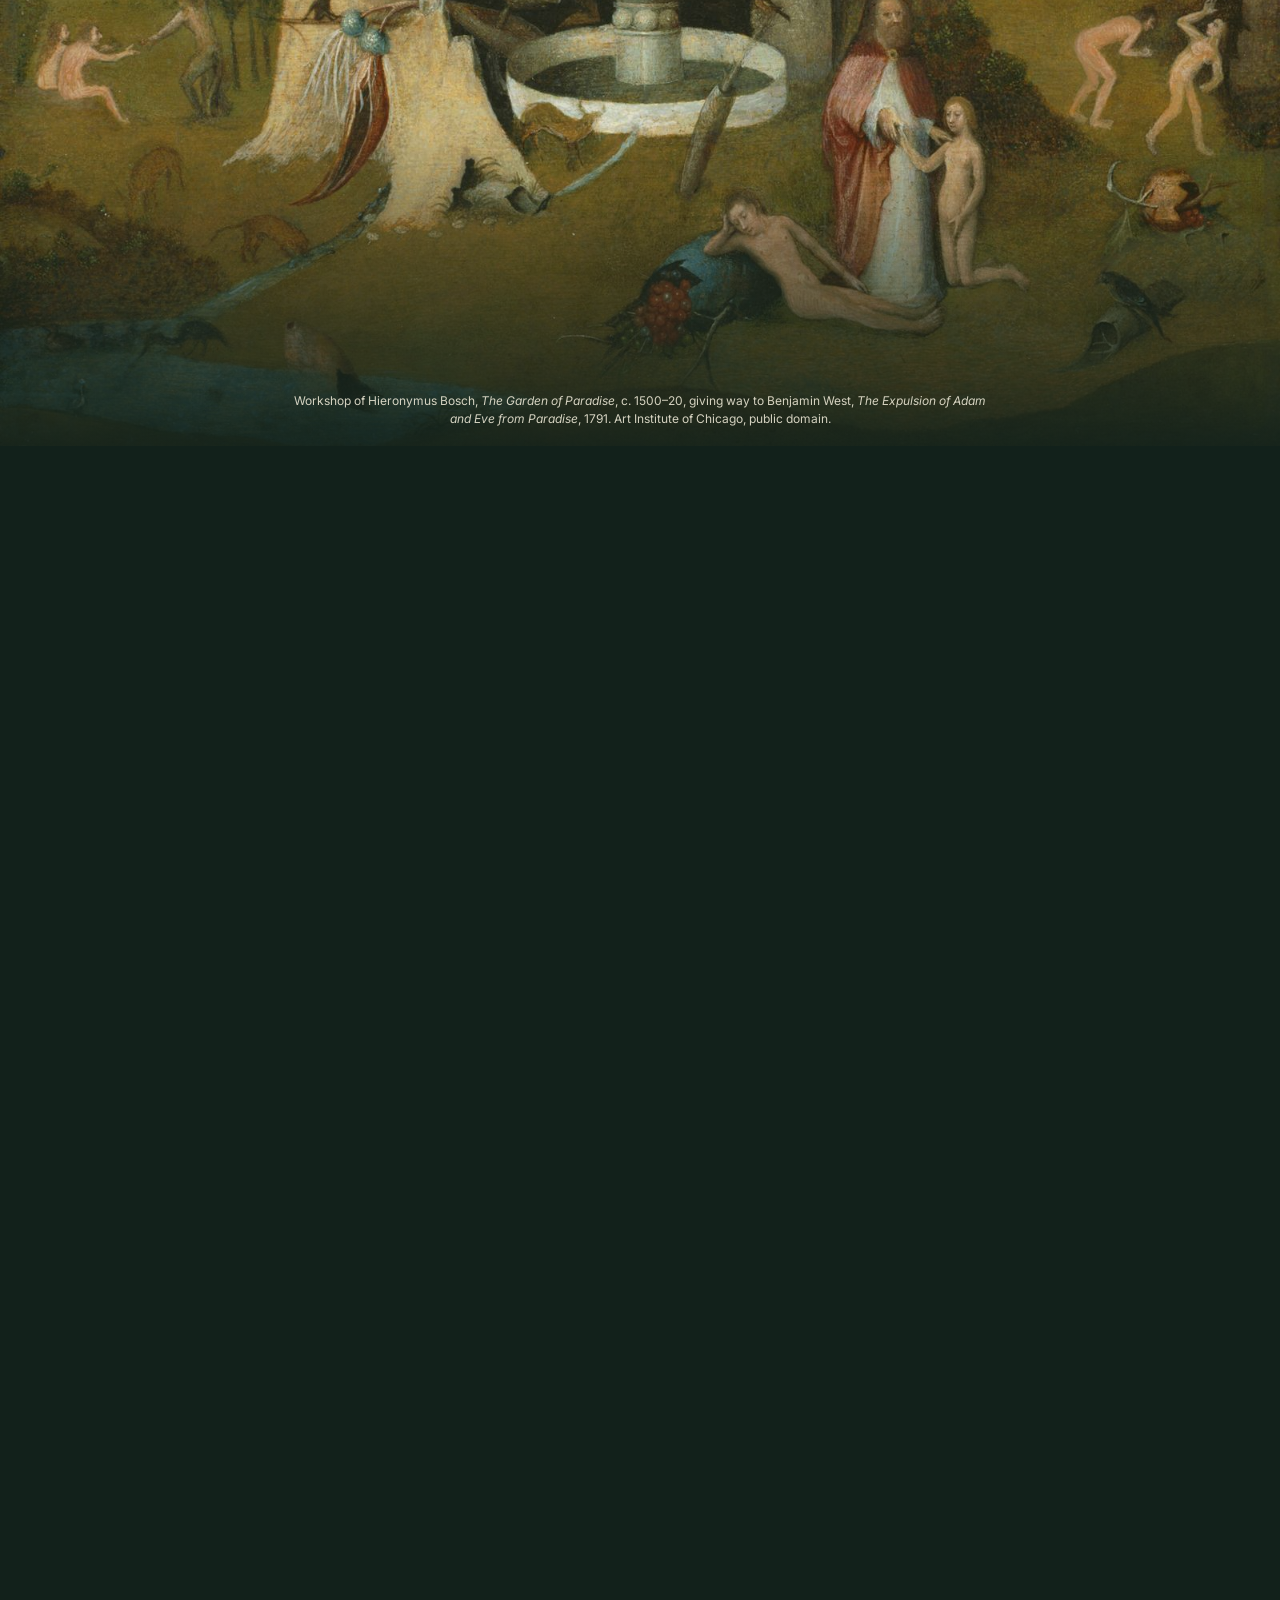
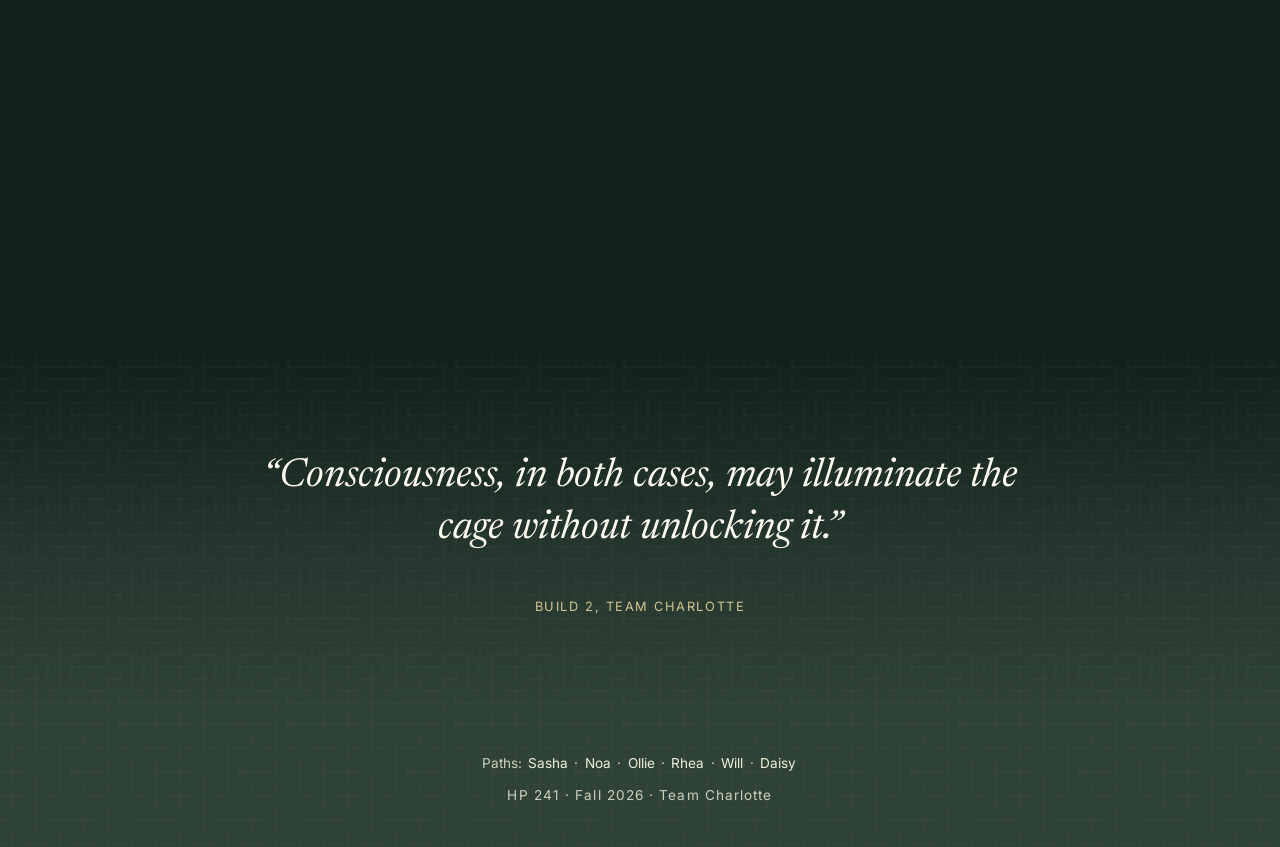
==== commit ccbca702: "Ending: the Garden of Paradise crumbles away to show the Expulsion; Charlotte moves to the Orchard P" ====
--- a/index.html
+++ b/index.html
@@ -6,7 +6,7 @@
   <meta name="description" content="Team Charlotte’s HP 241 portfolio: consciousness, knowledge, and choice in Paradise Lost and Westworld.">
   <title>Who Planted the Thought? — Team Charlotte</title>
   <link rel="preconnect" href="https://fonts.googleapis.com"><link rel="preconnect" href="https://fonts.gstatic.com" crossorigin><link href="https://fonts.googleapis.com/css2?family=Inter:wght@500;600&amp;family=Newsreader:ital,opsz,wght@0,6..72,400;0,6..72,500;1,6..72,400&amp;display=swap" rel="stylesheet">
-  <link rel="stylesheet" href="styles.css?v=051f3b16">
+  <link rel="stylesheet" href="styles.css?v=41544df4">
   <script>(function(){var c='js';try{if(/(\/|index\.html)$/.test(location.pathname)&&!location.hash&&!sessionStorage.getItem('arrived')&&!matchMedia('(prefers-reduced-motion: reduce)').matches)c+=' arriving';}catch(e){}document.documentElement.className=c;})();</script>
 </head>
 <body class="garden">
@@ -63,16 +63,6 @@
 <path class="glint" pathLength="1" d="M92 196C40 166 132 132 86 96S58 46 96 36"/>
 <g class="s-head" transform="translate(96 36) rotate(-28)"><path class="tongue" d="M14 0l11-3.5M14 0l11 3.5"/><ellipse cx="4" cy="0" rx="13" ry="8"/><circle class="eye" cx="8" cy="-3.2" r="1.9"/><circle class="eye" cx="8" cy="3.2" r="1.9"/></g>
 </svg>
-    </section>
-
-    <section class="section park" id="park" aria-labelledby="park-title">
-      <div class="wrap">
-        <div class="section-head"><p class="kicker rise">Westworld</p><h2 id="park-title" class="rise" data-lines>The park</h2></div>
-        <div class="park-grid solo">
-          
-          <figure class="portrait clip"><img src="images/charlotte-hale.jpg" width="700" height="525" loading="lazy" alt="Charlotte Hale in a cream jacket, standing outside a white modern building with a figure blurred in the distance behind her"><figcaption>Tessa Thompson as Charlotte Hale in <cite>Westworld</cite> (HBO). Team Charlotte is named after her.</figcaption></figure>
-        </div>
-      </div>
     </section>
 
     <section class="section alt g2" id="tree" aria-labelledby="tree-title">
@@ -165,23 +155,15 @@
       </div>
     </section>
 
-    <section class="ending" data-reveal data-live>
-  <svg class="end-scene" viewBox="0 0 1200 460" preserveAspectRatio="xMidYMax slice" role="img" aria-label="A gate glows faintly behind two small figures who walk away, hand in hand, toward a dusky horizon.">
-    <defs>
-      <linearGradient id="dusk" x1="0" y1="0" x2="0" y2="1"><stop offset="0" stop-color="#142b22"/><stop offset=".4" stop-color="#22362d"/><stop offset=".66" stop-color="#4f5743"/><stop offset=".8" stop-color="#8e8460"/><stop offset=".9" stop-color="#c2b283"/></linearGradient>
-      <radialGradient id="fire"><stop offset="0" stop-color="#e8743a" stop-opacity=".85"/><stop offset=".45" stop-color="#a32932" stop-opacity=".4"/><stop offset="1" stop-color="#a32932" stop-opacity="0"/></radialGradient>
-      <radialGradient id="dawn" cx=".5" cy="1" r=".9"><stop offset="0" stop-color="#e2cf97" stop-opacity=".55"/><stop offset="1" stop-color="#e2cf97" stop-opacity="0"/></radialGradient>
-    </defs>
-    <rect width="1200" height="330" fill="url(#dusk)"/>
-    <ellipse cx="860" cy="330" rx="420" ry="120" fill="url(#dawn)"/>
-    <path fill="#1b2e26" d="M0 300c120-40 210-34 330-12s190-26 300-30 200 34 300 26 180-30 270-14v190H0z"/>
-    <circle class="fire" cx="270" cy="262" r="150" fill="url(#fire)"/>
-    <g class="gate" fill="#0c1612"><path d="M214 318V232a56 56 0 0 1 112 0v86h-14v-86a42 42 0 0 0-84 0v86z"/><path d="M204 318h132v10H204z"/><path d="M238 318v-78M254 318v-96M270 318v-102M286 318v-96M302 318v-78" stroke="#0c1612" stroke-width="3" fill="none"/></g>
-    <path fill="#12211b" d="M0 326c160-22 300-10 470 4s330 0 730-24v154H0z"/>
-    <path class="trail" d="M290 334c120 30 260 10 380-6s190-20 250-22" fill="none" stroke="#b9a877" stroke-opacity=".22" stroke-width="3" stroke-dasharray="2 12" stroke-linecap="round"/>
-  </svg>
-  <svg class="walkers" viewBox="0 0 64 64" aria-hidden="true"><g fill="#d8cfae"><circle cx="22" cy="14" r="5.5"/><path d="M15 54l3-30q4-4 8 0l3 30z"/><circle cx="43" cy="17" r="5"/><path d="M36.5 54l3-27q3.5-3.5 7 0l3 27z"/></g><path d="M27 34q5 5 11 1" fill="none" stroke="#d8cfae" stroke-width="2.4" stroke-linecap="round"/></svg>
-</section>
+    <section class="eden-fall" aria-labelledby="eden-cap" data-live>
+      <div class="ef-stage">
+        <img class="ef-under" src="images/eden-expulsion.jpg" width="1600" height="1051" loading="lazy" alt="Benjamin West’s painting of an angel driving Adam and Eve out of Paradise; Adam covers his face and Eve clings to him, a serpent on the ground at their feet.">
+        <img class="ef-over" src="images/eden-paradise.jpg" width="1600" height="1051" loading="lazy" alt="A painting of the Garden of Paradise: a green hill with a fountain, animals, and God presenting Eve to Adam.">
+        <canvas class="ef-canvas" aria-hidden="true"></canvas>
+        <div class="ef-shade" aria-hidden="true"></div>
+        <p class="ef-cap" id="eden-cap">Workshop of Hieronymus Bosch, <cite>The Garden of Paradise</cite>, c. 1500–20, giving way to Benjamin West, <cite>The Expulsion of Adam and Eve from Paradise</cite>, 1791. Art Institute of Chicago, public domain.</p>
+      </div>
+    </section>
 
     <section class="section dark quote-band" aria-label="Closing">
       <div class="wrap"><blockquote><p data-words>“Consciousness, in both cases, may illuminate the cage without unlocking it.”</p><cite class="rise">Build 2, Team Charlotte</cite></blockquote></div>
@@ -195,6 +177,7 @@
     </div>
   </footer>
   <script src="tree.js?v=534c9679"></script>
+  <script src="eden.js?v=751e1926" defer></script>
   <script src="books.js?v=5f3a9818"></script>
   <script src="motion.js?v=8ec97466" defer></script>
 </body>
--- a/styles.css
+++ b/styles.css
@@ -783,3 +783,25 @@
 .video figcaption, .portrait figcaption { margin-top: 1rem; font-family: var(--sans); font-size: 0.8rem; line-height: 1.5; color: #3d4a3c; }
 
 .park-grid.solo { grid-template-columns: minmax(0, 30rem); }
+
+/* ---------- The ending: the Garden crumbles away to show the Expulsion ---------- */
+.eden-fall { position: relative; height: 230vh; background: #12211b; }
+.ef-stage { position: sticky; top: var(--hh, 4.25rem); height: calc(100vh - var(--hh, 4.25rem)); overflow: hidden; }
+.ef-under, .ef-over, .ef-canvas { position: absolute; inset: 0; width: 100%; height: 100%; object-fit: cover; }
+.ef-under { filter: saturate(0.75) brightness(0.8); }
+/* without the script (or with reduced motion) the garden simply fades into the expulsion */
+.ef-over { -webkit-mask-image: linear-gradient(to bottom, #000 25%, transparent 70%); mask-image: linear-gradient(to bottom, #000 25%, transparent 70%); }
+.eden-fall.js-on { height: 260vh; }
+.eden-fall.js-on .ef-over { display: none; }
+.ef-canvas { display: none; }
+.eden-fall.js-on .ef-canvas { display: block; }
+.ef-shade { position: absolute; inset: 0; pointer-events: none; background: linear-gradient(to bottom, rgba(18, 33, 27, 0.6) 0, rgba(18, 33, 27, 0) 22%, rgba(18, 33, 27, 0) 62%, rgba(18, 33, 27, 0.92) 100%); }
+.ef-cap { position: absolute; left: 0; right: 0; bottom: 1.1rem; margin: 0 auto; max-width: 46rem; padding: 0 1.25rem; text-align: center; font-family: var(--sans); font-size: 0.75rem; line-height: 1.5; color: rgba(242, 238, 219, 0.86); }
+@media (max-width: 48rem) { .eden-fall, .eden-fall.js-on { height: 190vh; } .ef-cap { font-size: 0.68rem; } }
+@media (prefers-reduced-motion: reduce) { .eden-fall, .eden-fall.js-on { height: auto; } .ef-stage { position: relative; top: 0; height: 80vh; } .eden-fall.js-on .ef-over { display: block; } .eden-fall.js-on .ef-canvas { display: none; } }
+
+/* Charlotte in the Orchard */
+body.orchard .gallery { display: grid; gap: clamp(2.5rem, 6vw, 4rem); }
+body.orchard .portrait { margin: 0; max-width: 34rem; }
+body.orchard .portrait img { width: 100%; height: auto; border-radius: 0.3rem; border: 1px solid rgba(203, 216, 204, 0.25); box-shadow: 0 2rem 5rem rgba(0, 0, 0, 0.5); }
+body.orchard .portrait figcaption { margin-top: 1rem; font-family: var(--sans); font-size: 0.85rem; line-height: 1.5; color: #b9c4ae; }
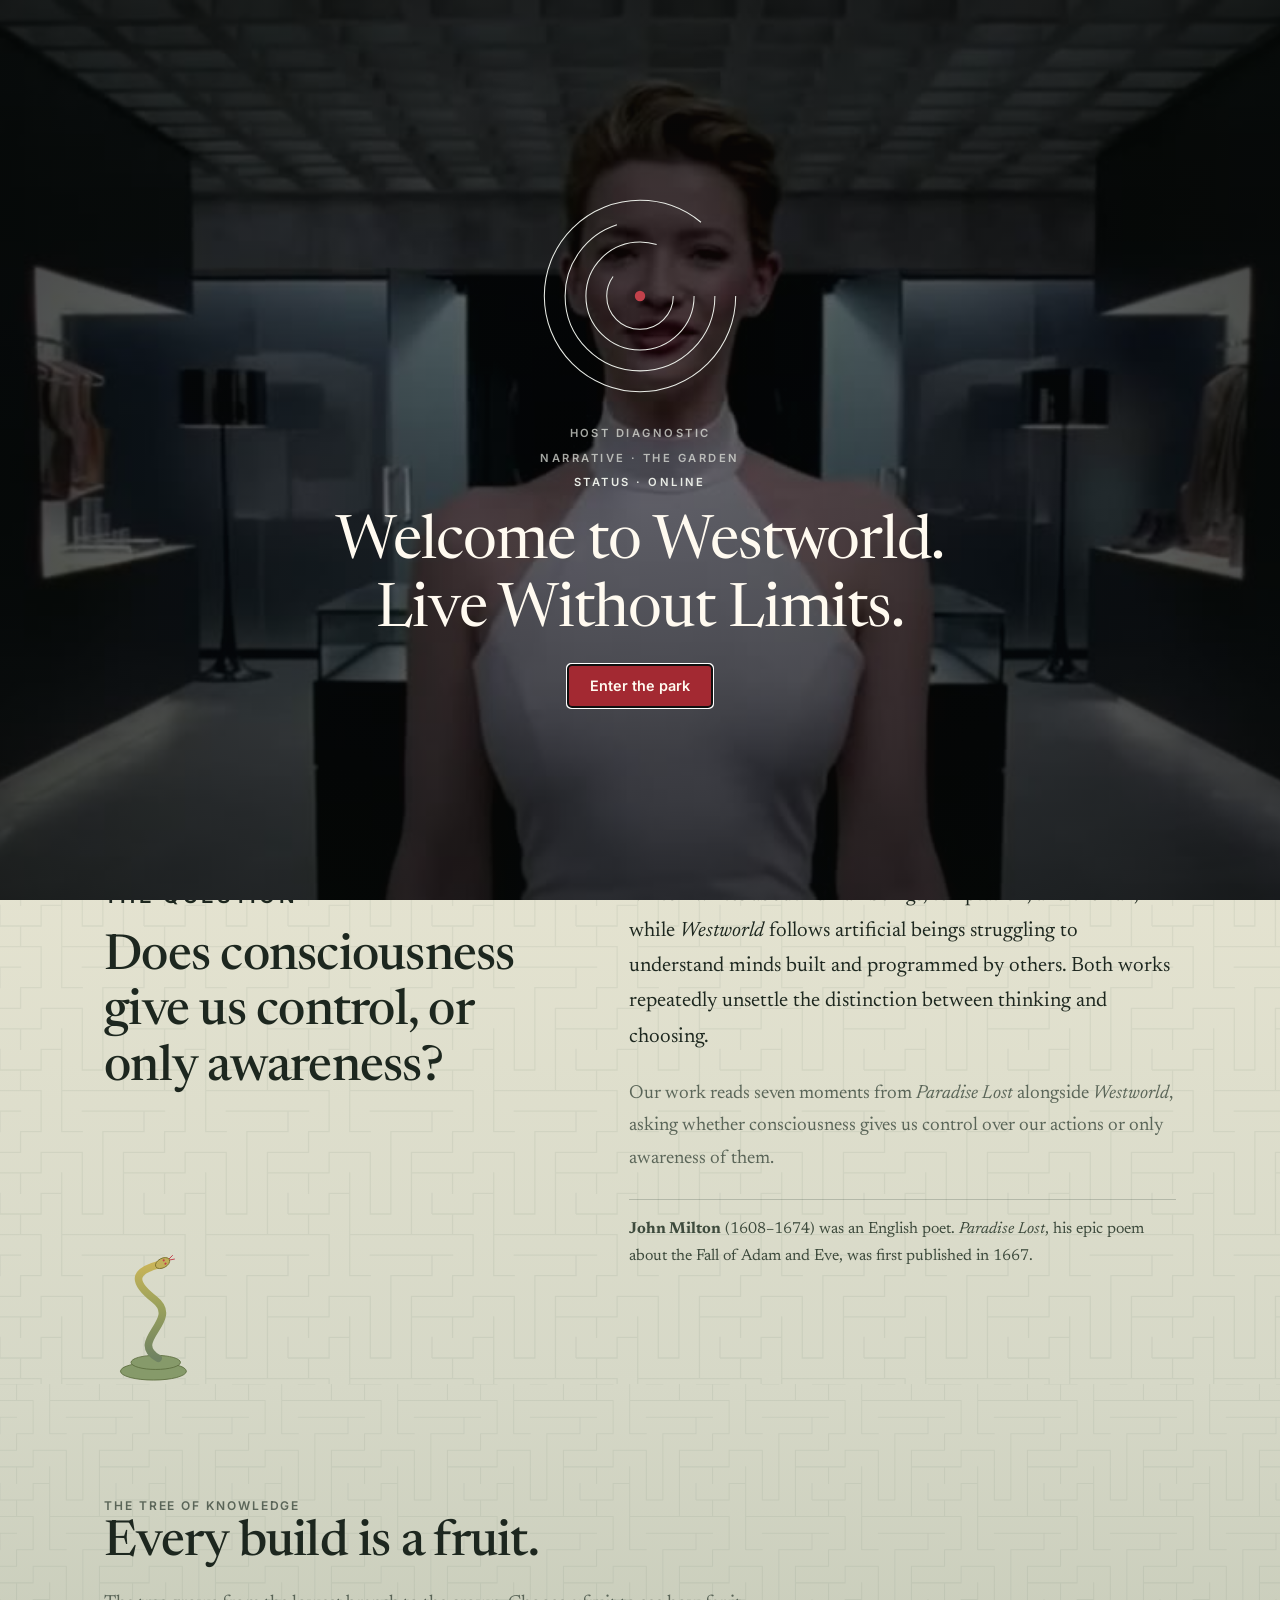
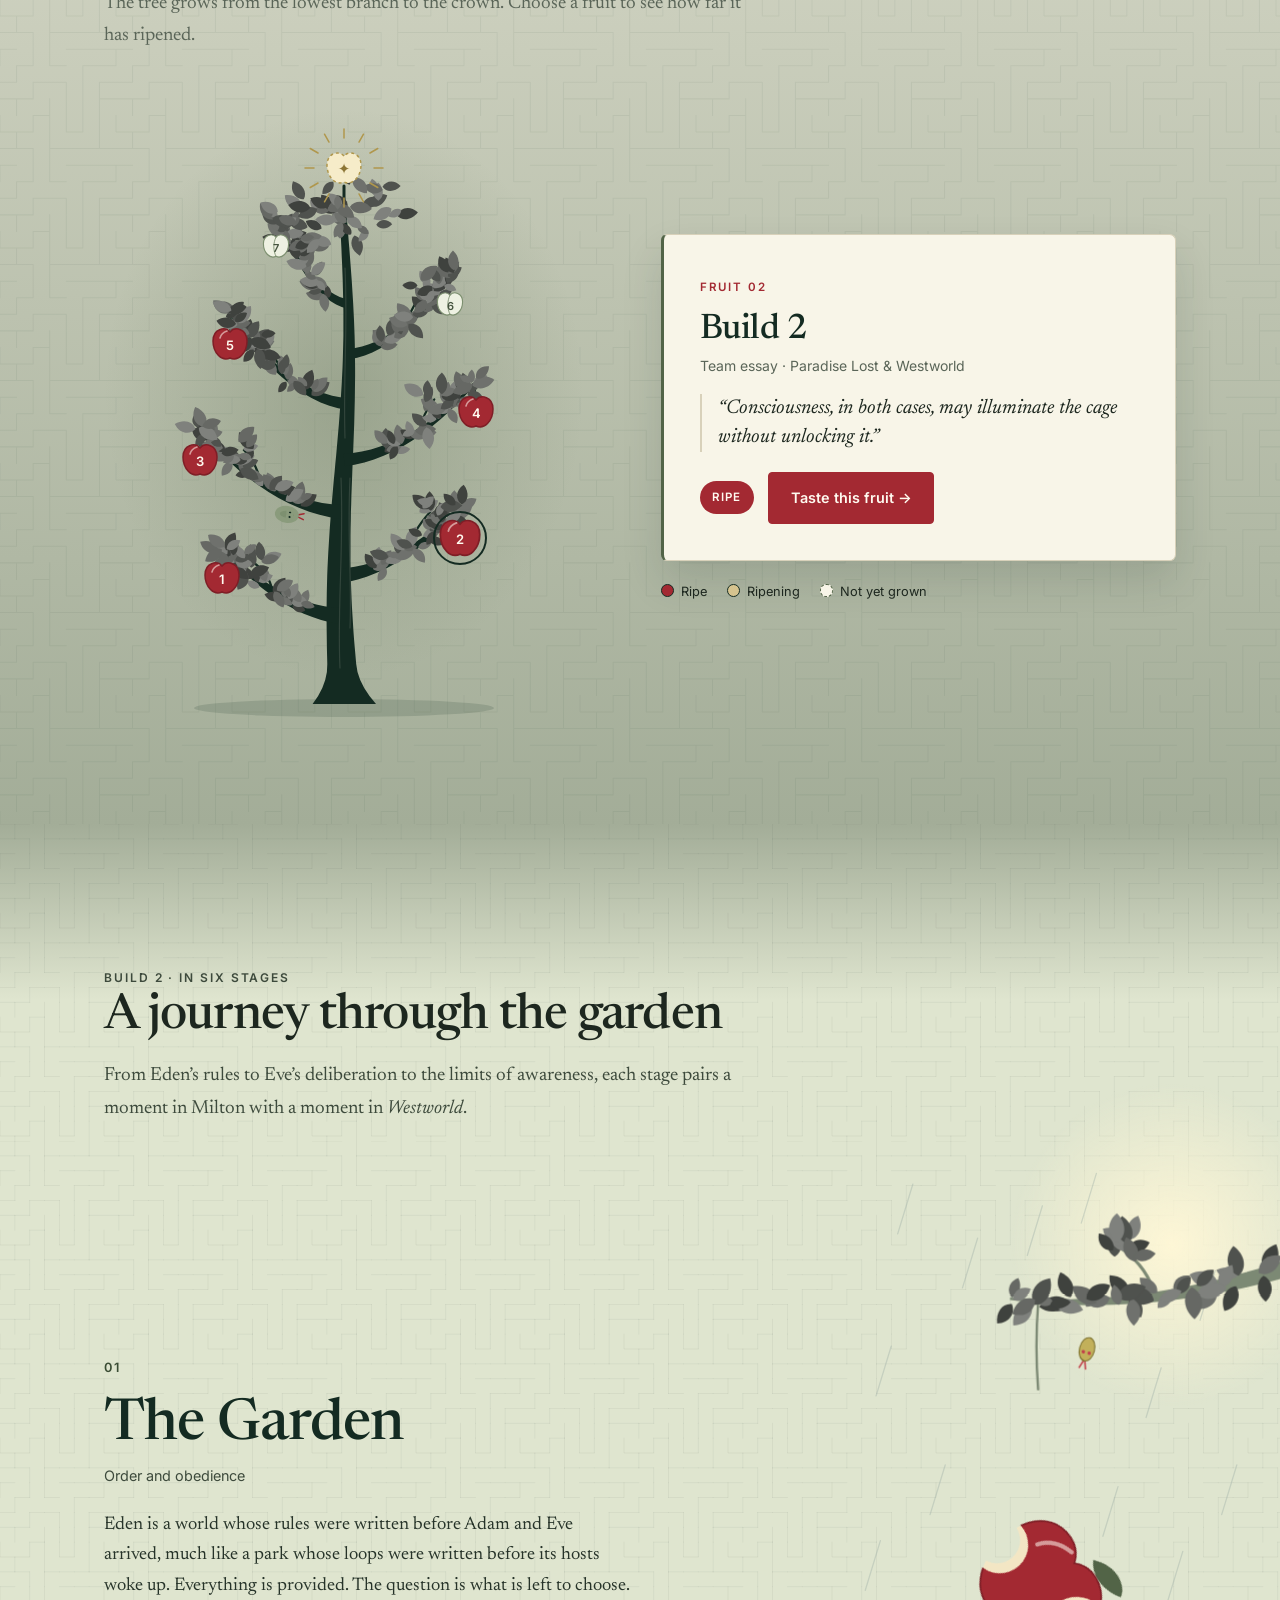
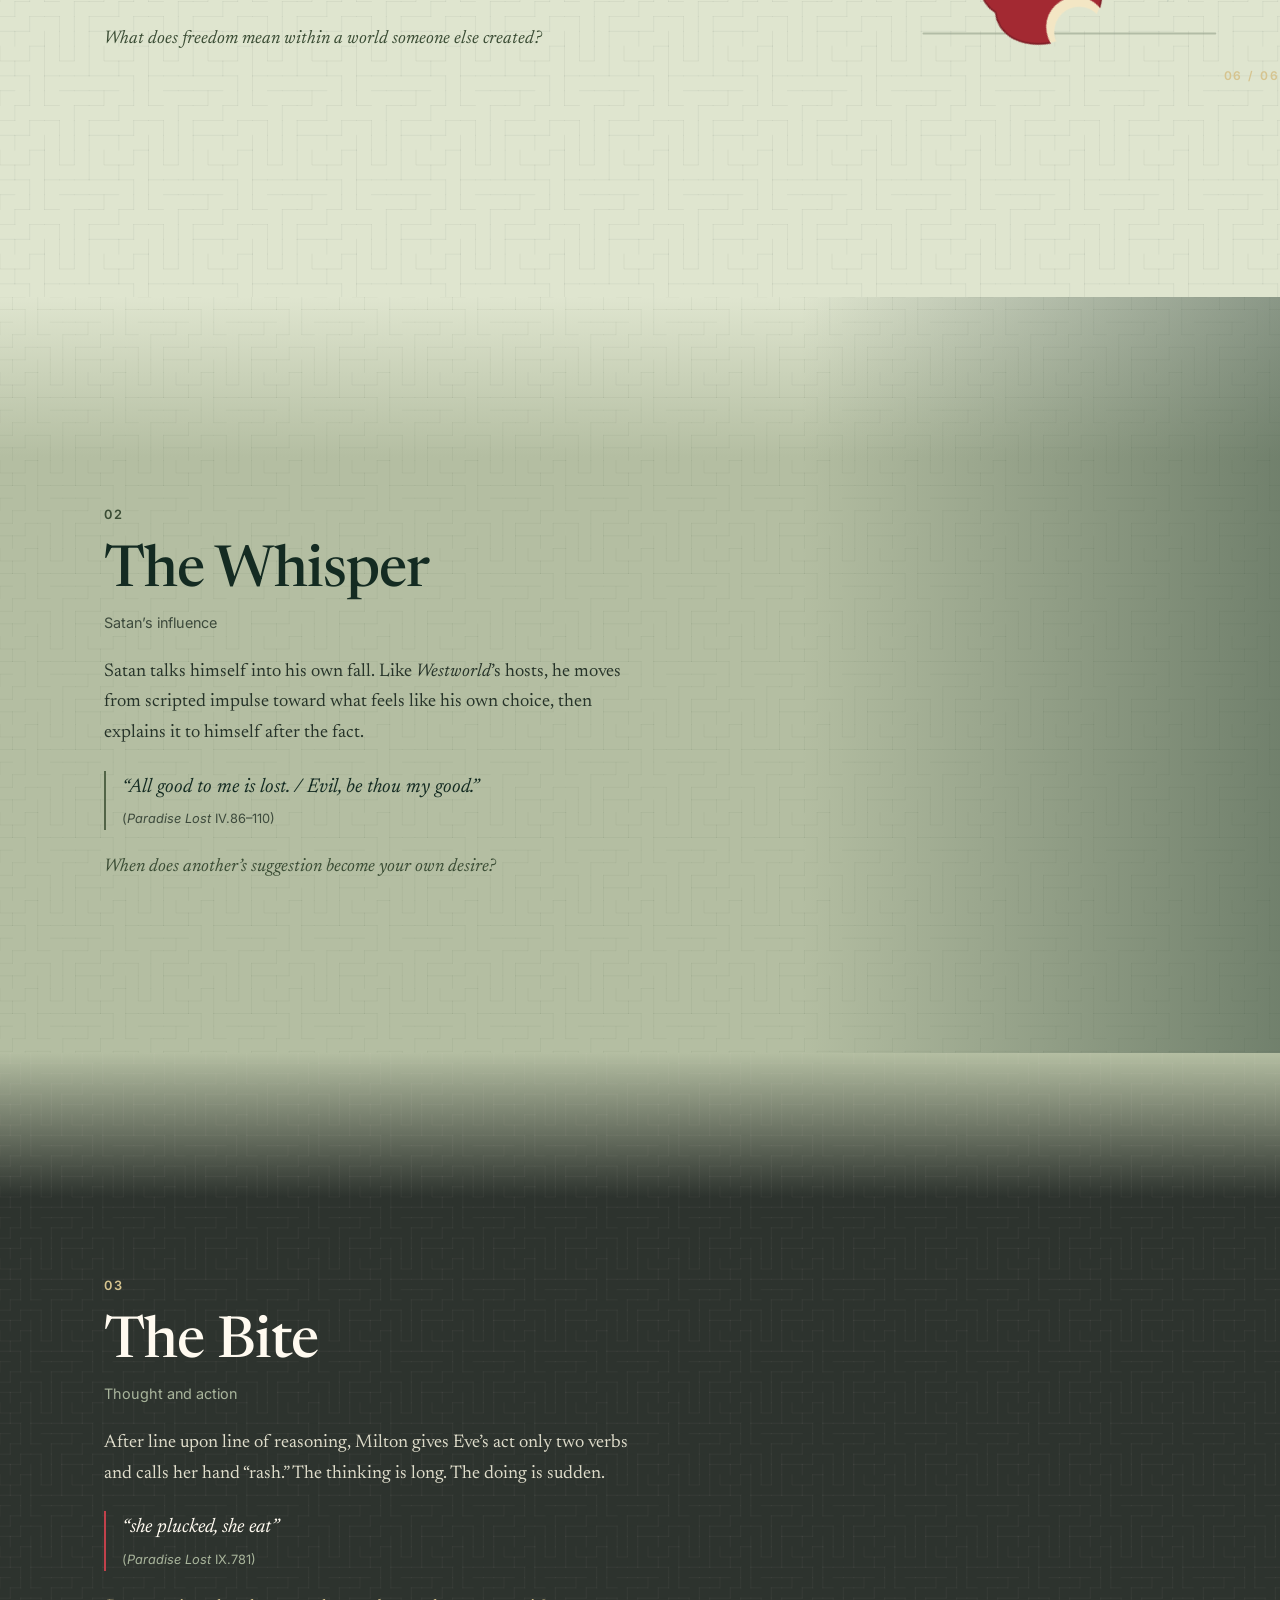
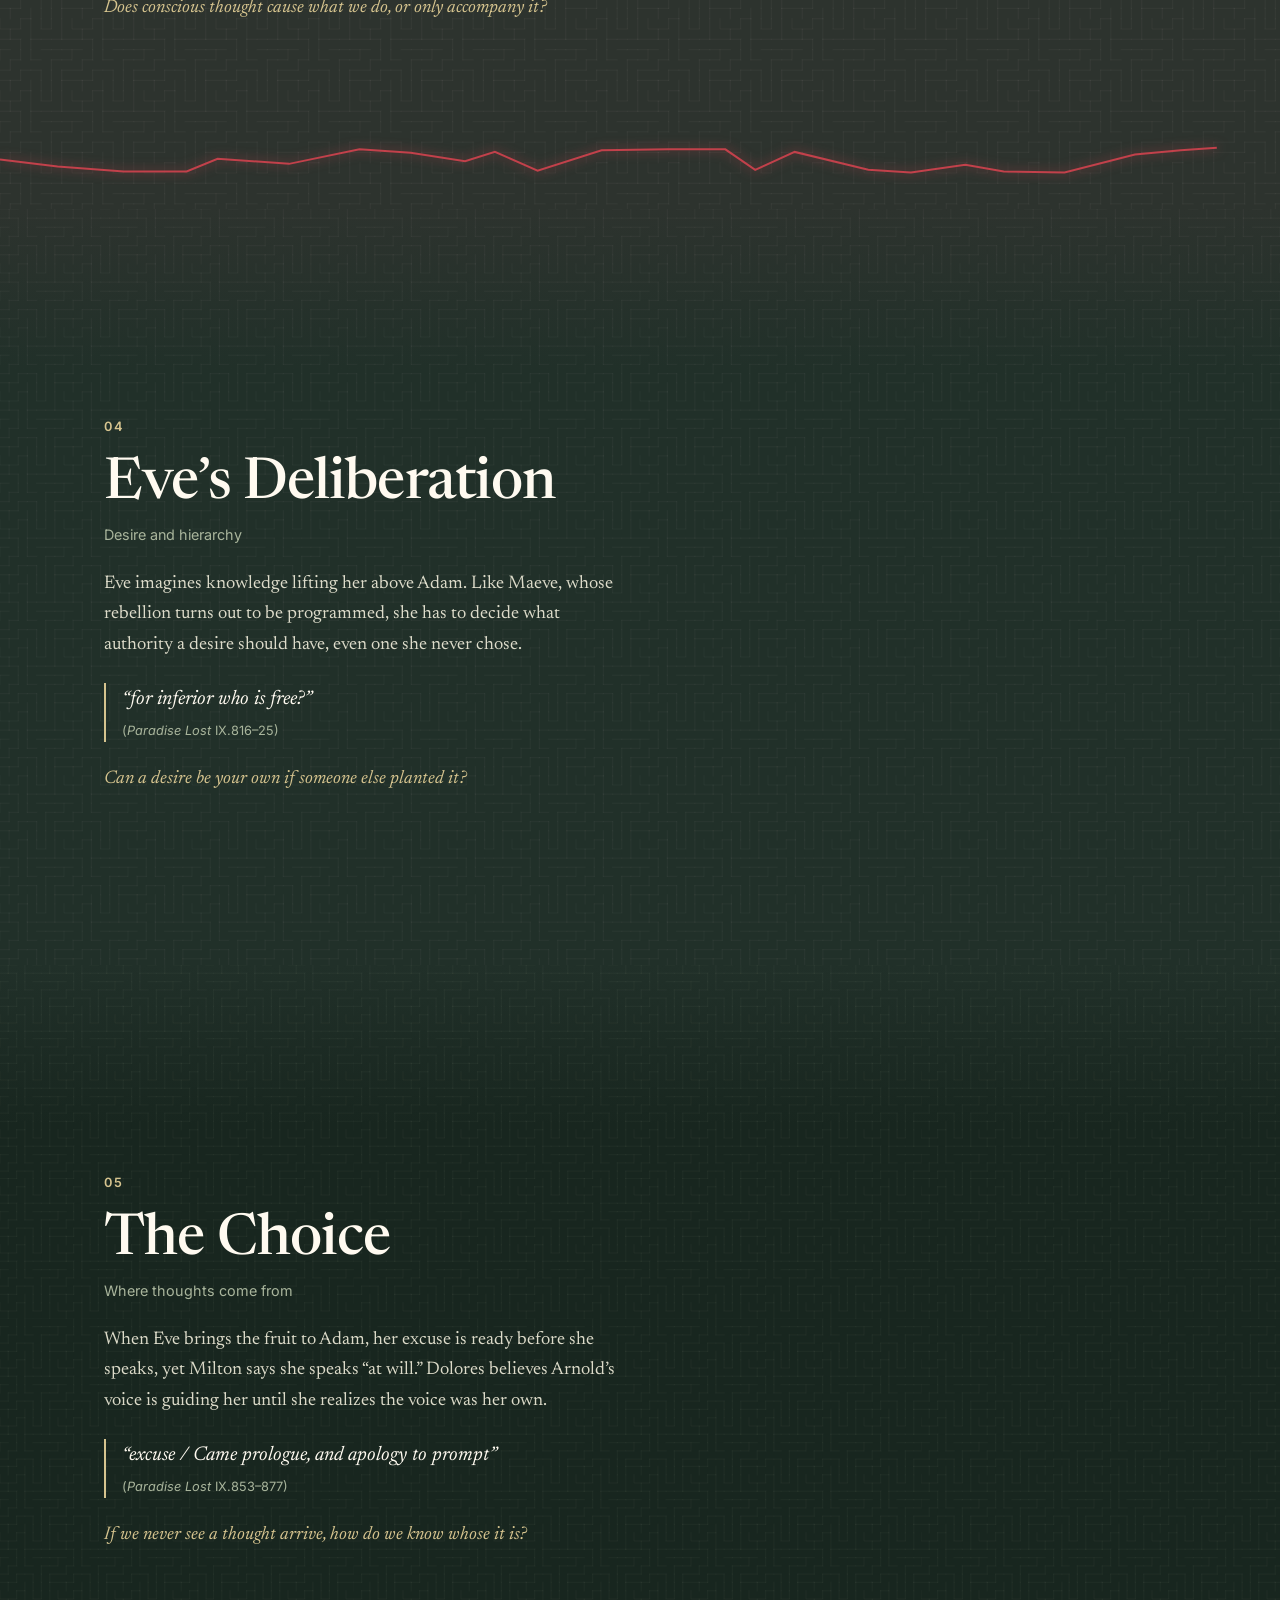
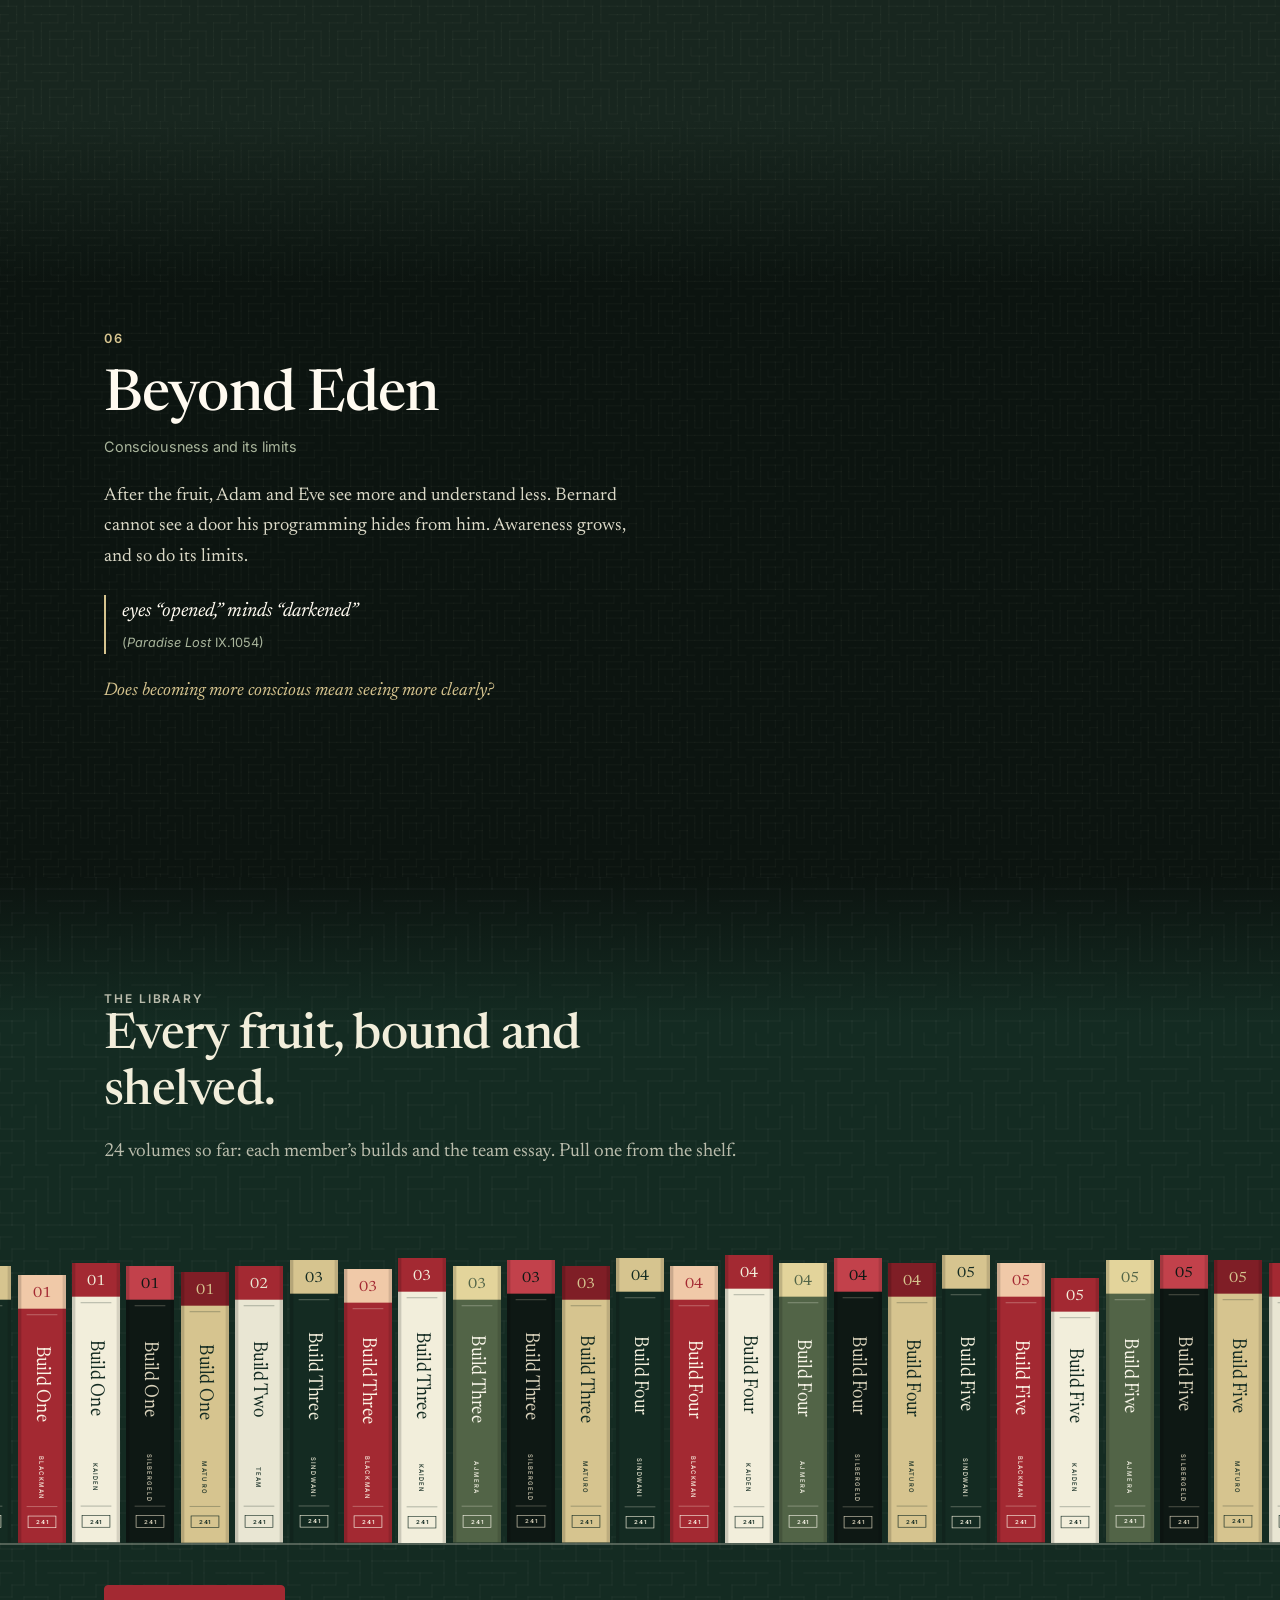
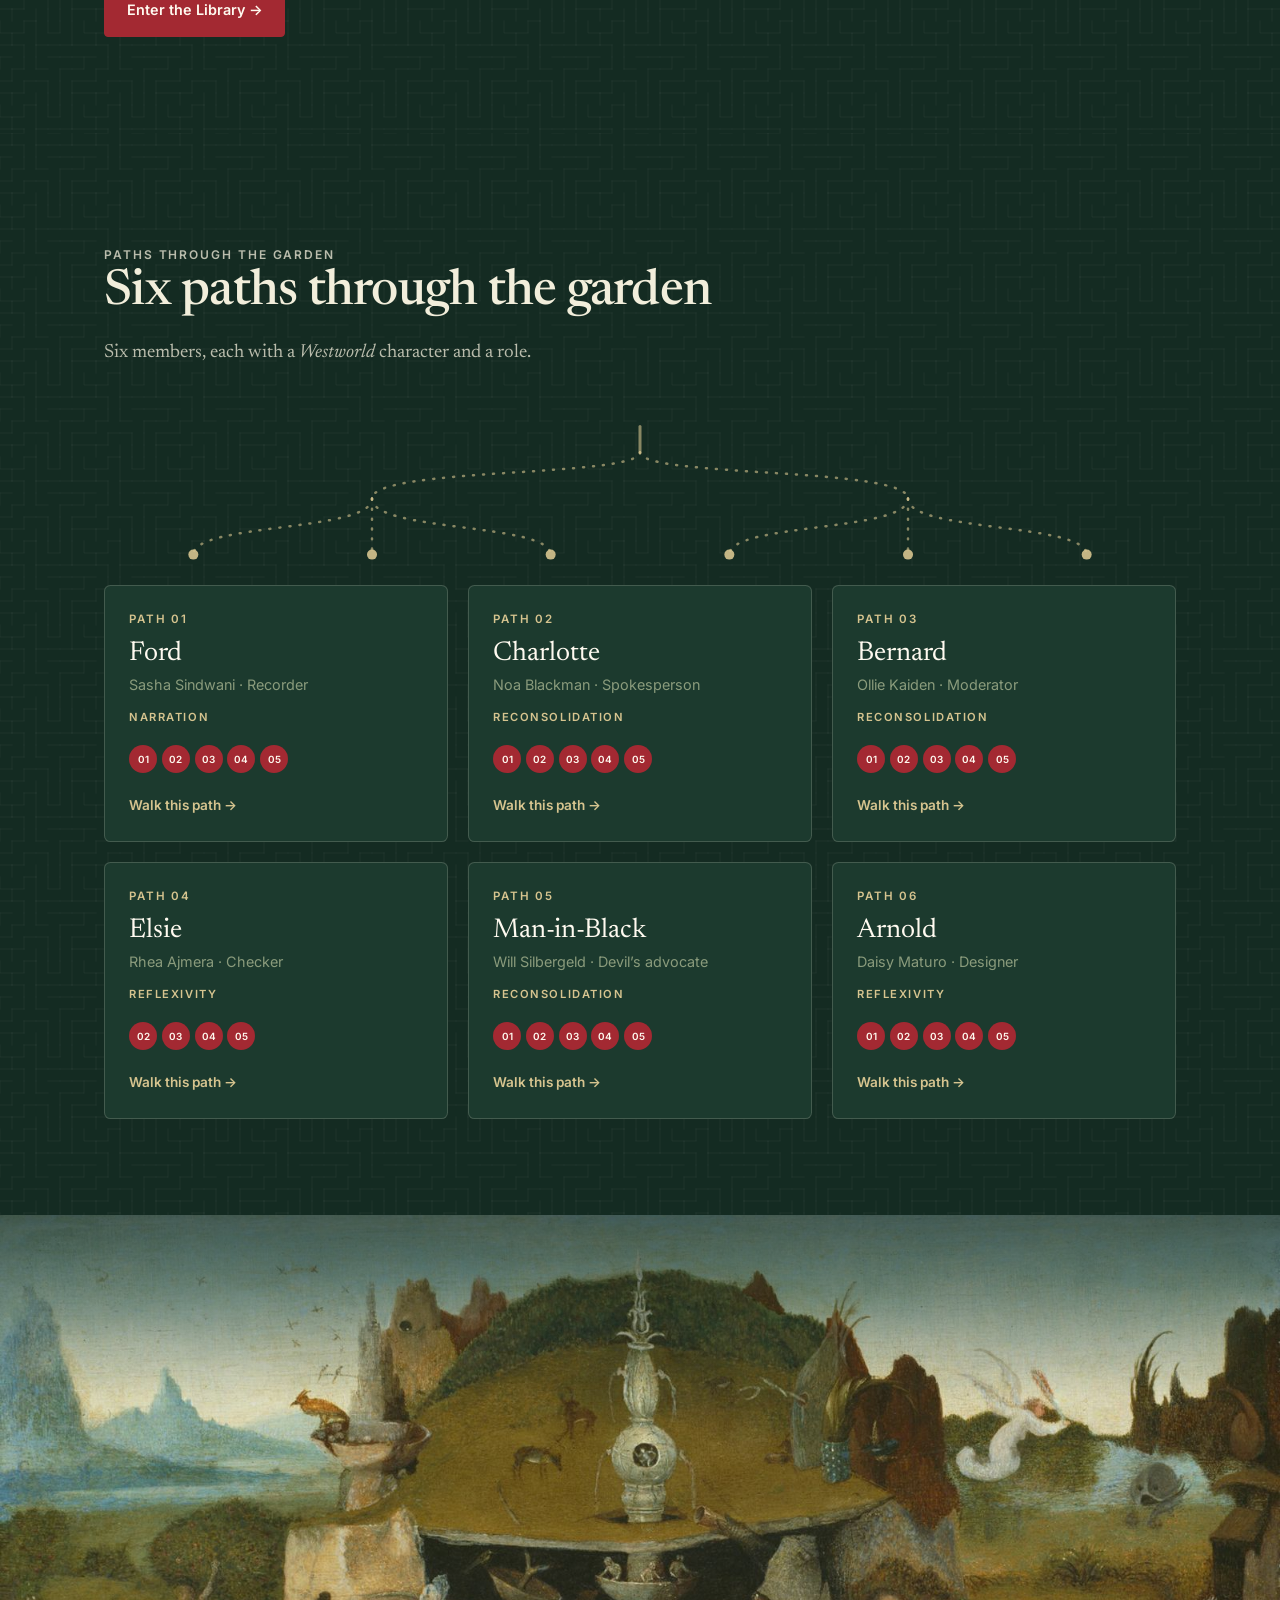
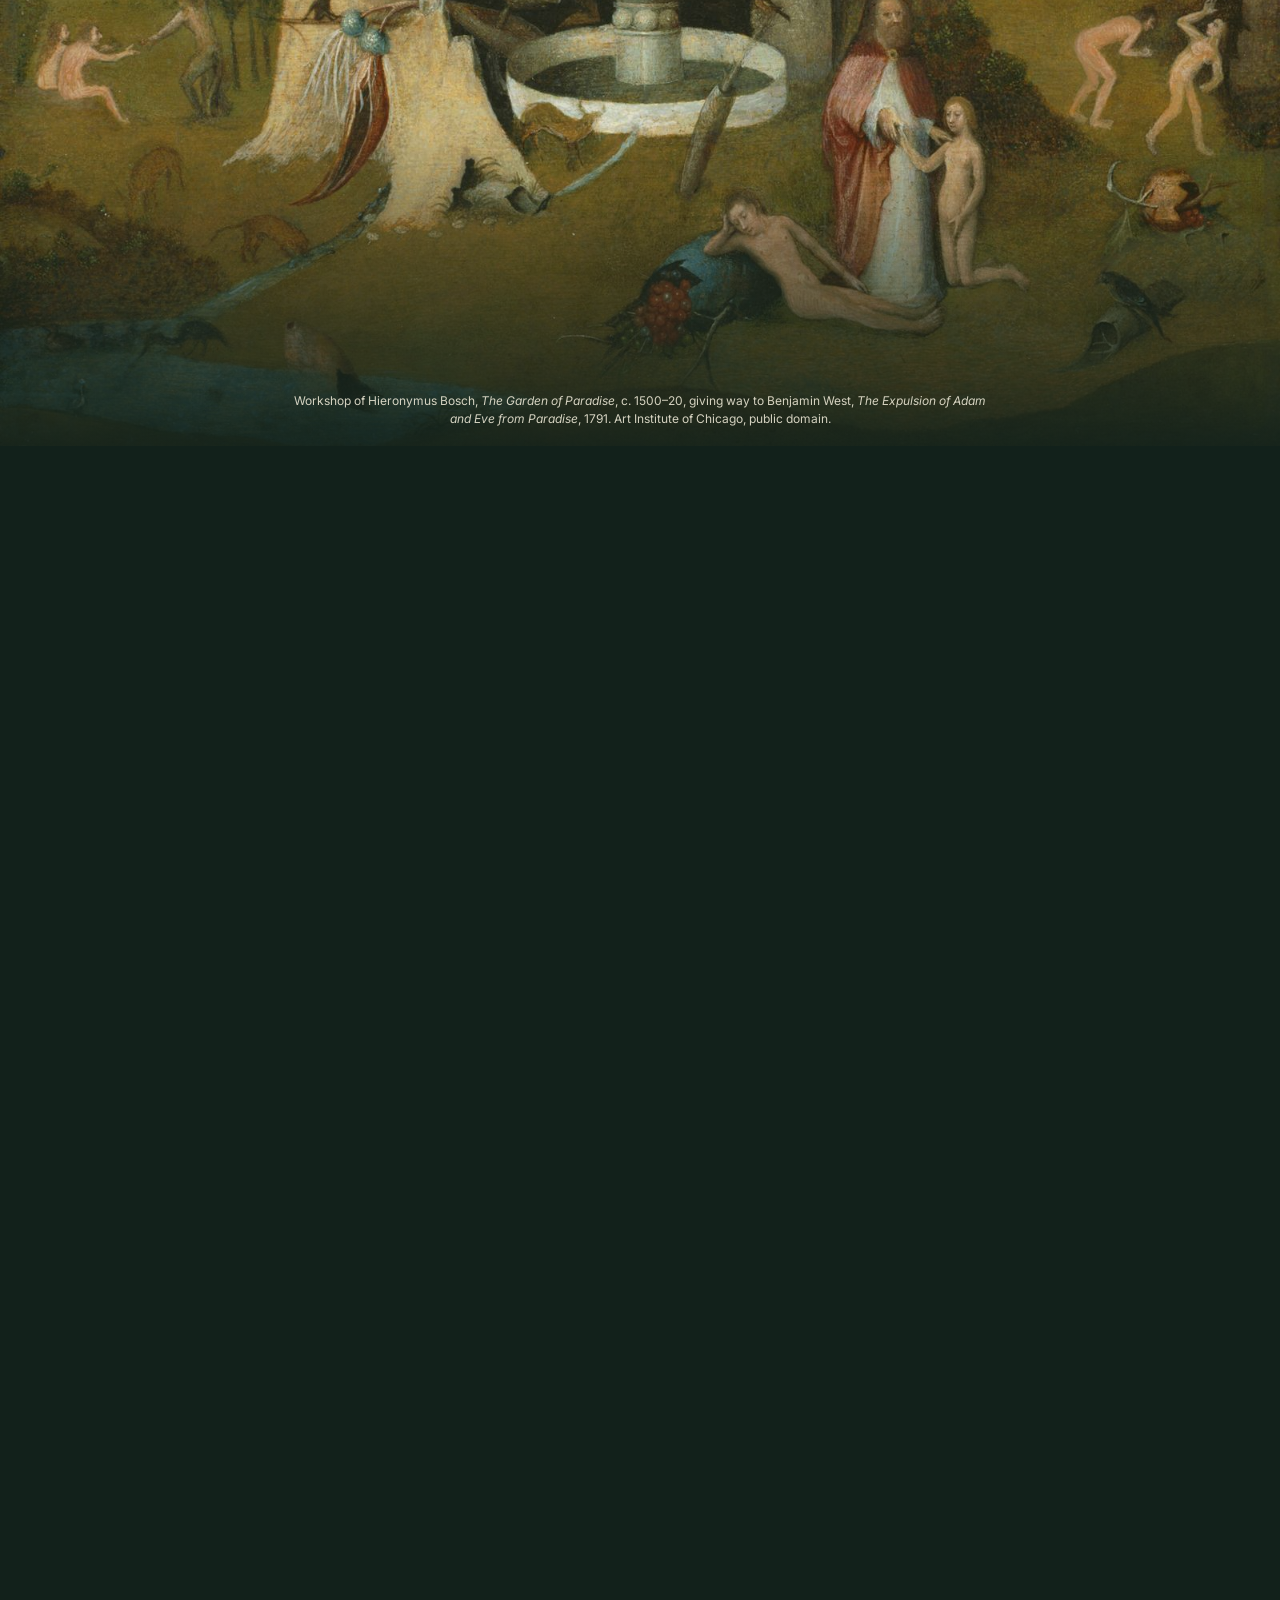
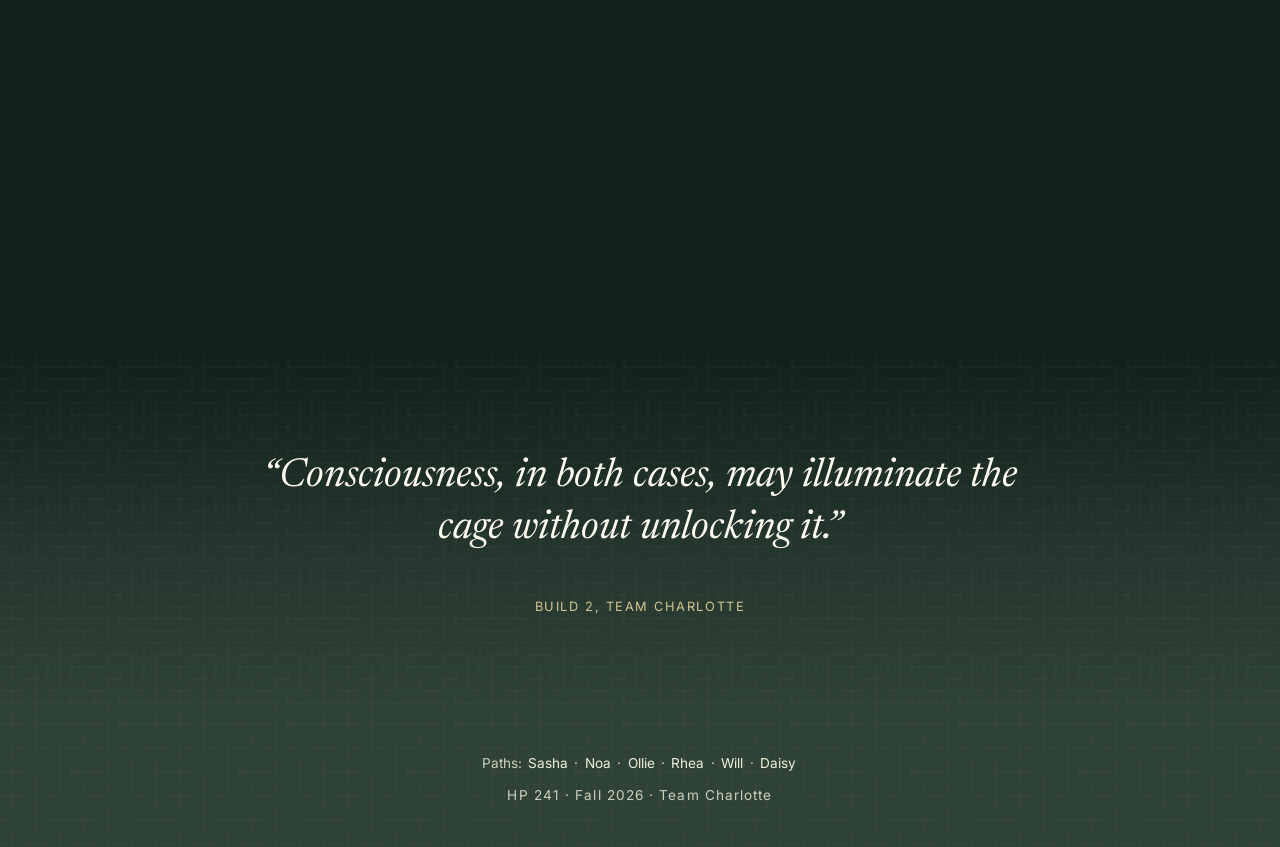
==== commit a98240a2: "Bibliography belongs to the whole Library, not Build 2 Its book sits at the end of the shelf under a" ====
--- a/index.html
+++ b/index.html
@@ -178,7 +178,7 @@
   </footer>
   <script src="tree.js?v=534c9679"></script>
   <script src="eden.js?v=751e1926" defer></script>
-  <script src="books.js?v=5f3a9818"></script>
+  <script src="books.js?v=9e58eb90"></script>
   <script src="motion.js?v=8ec97466" defer></script>
 </body>
 </html>
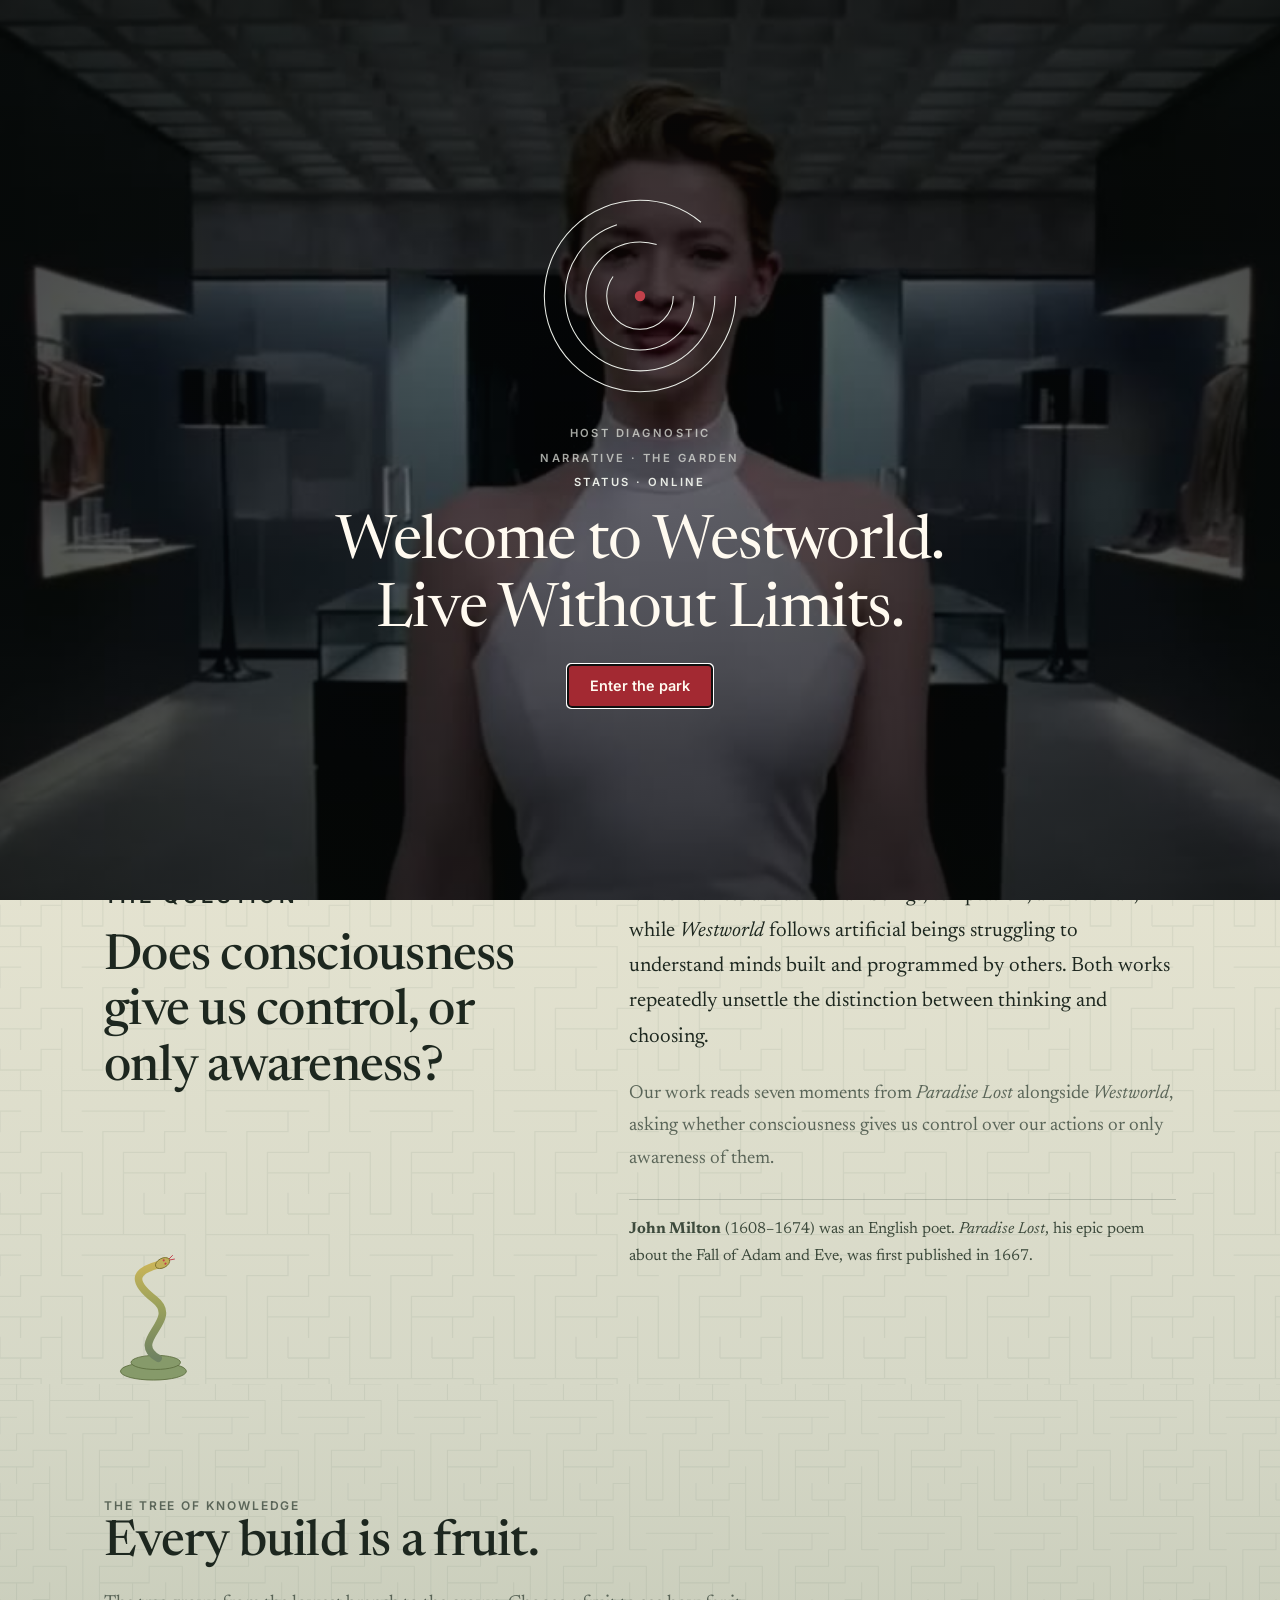
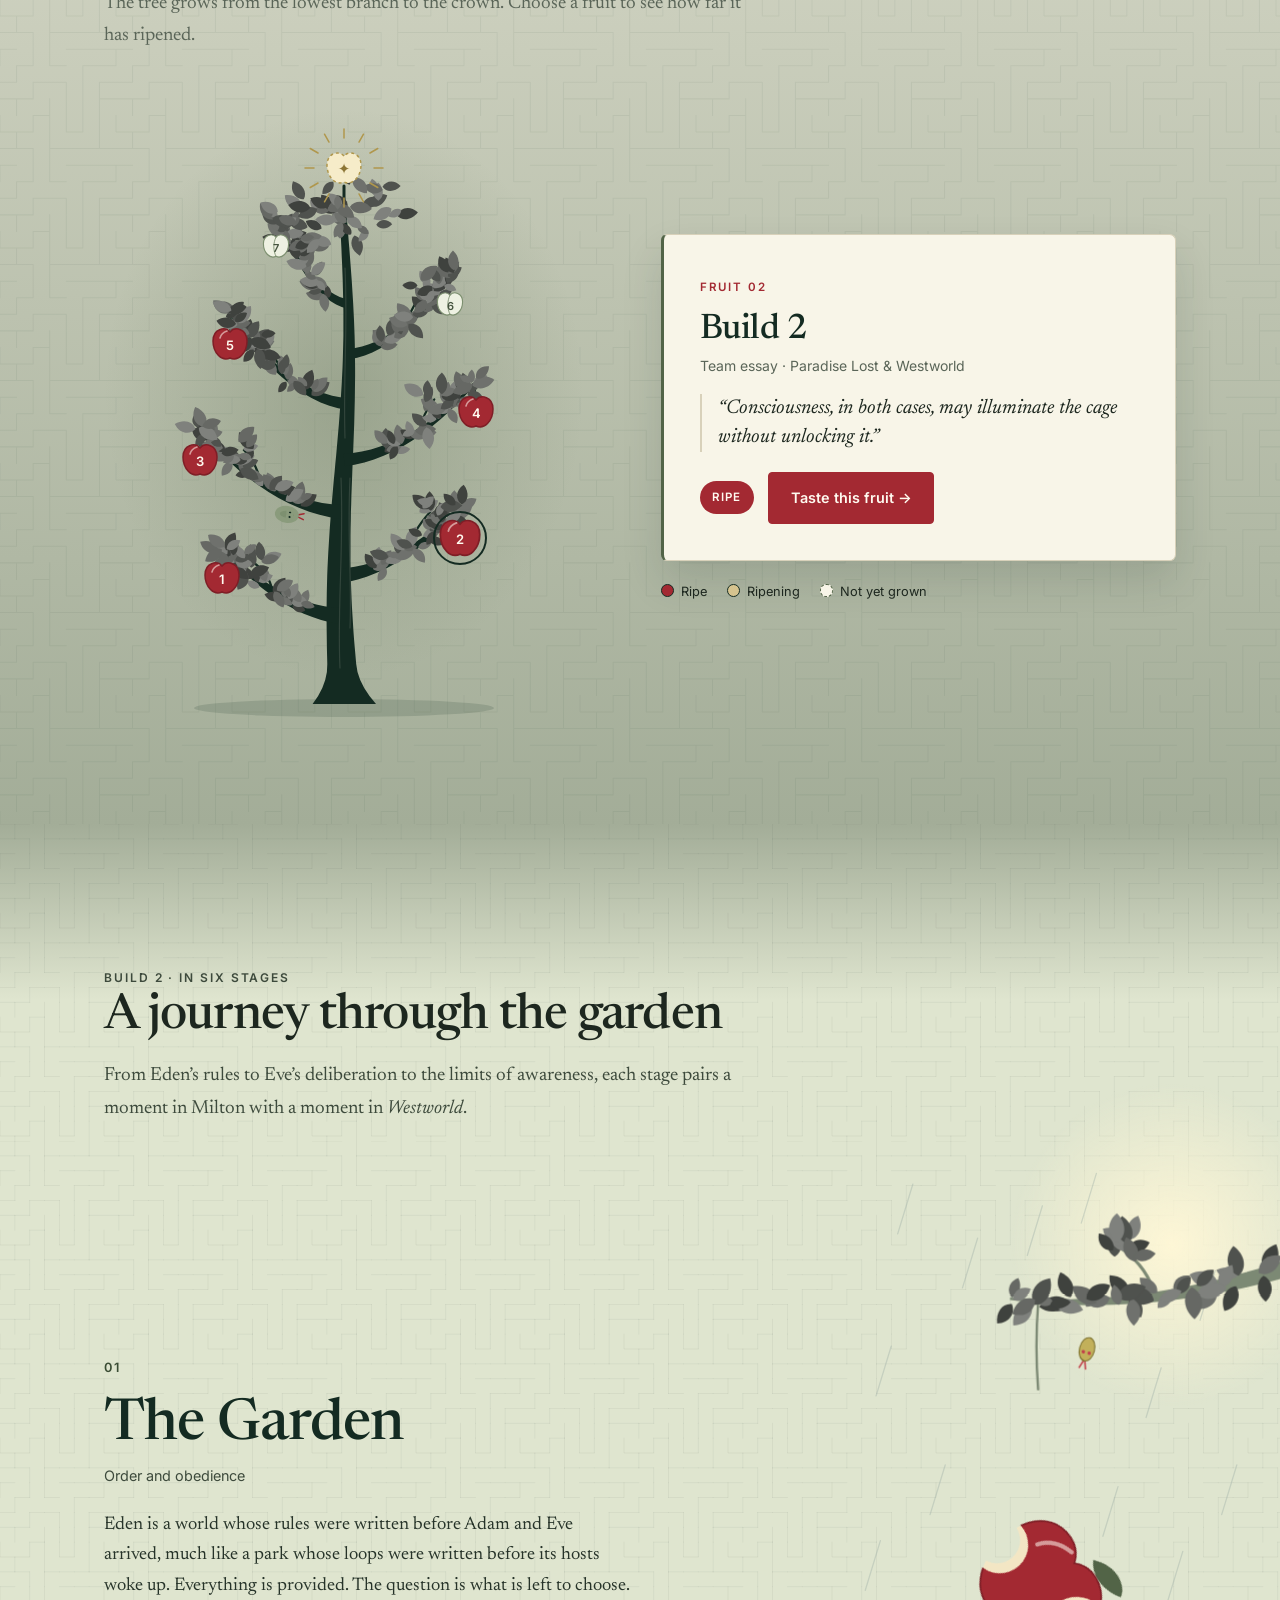
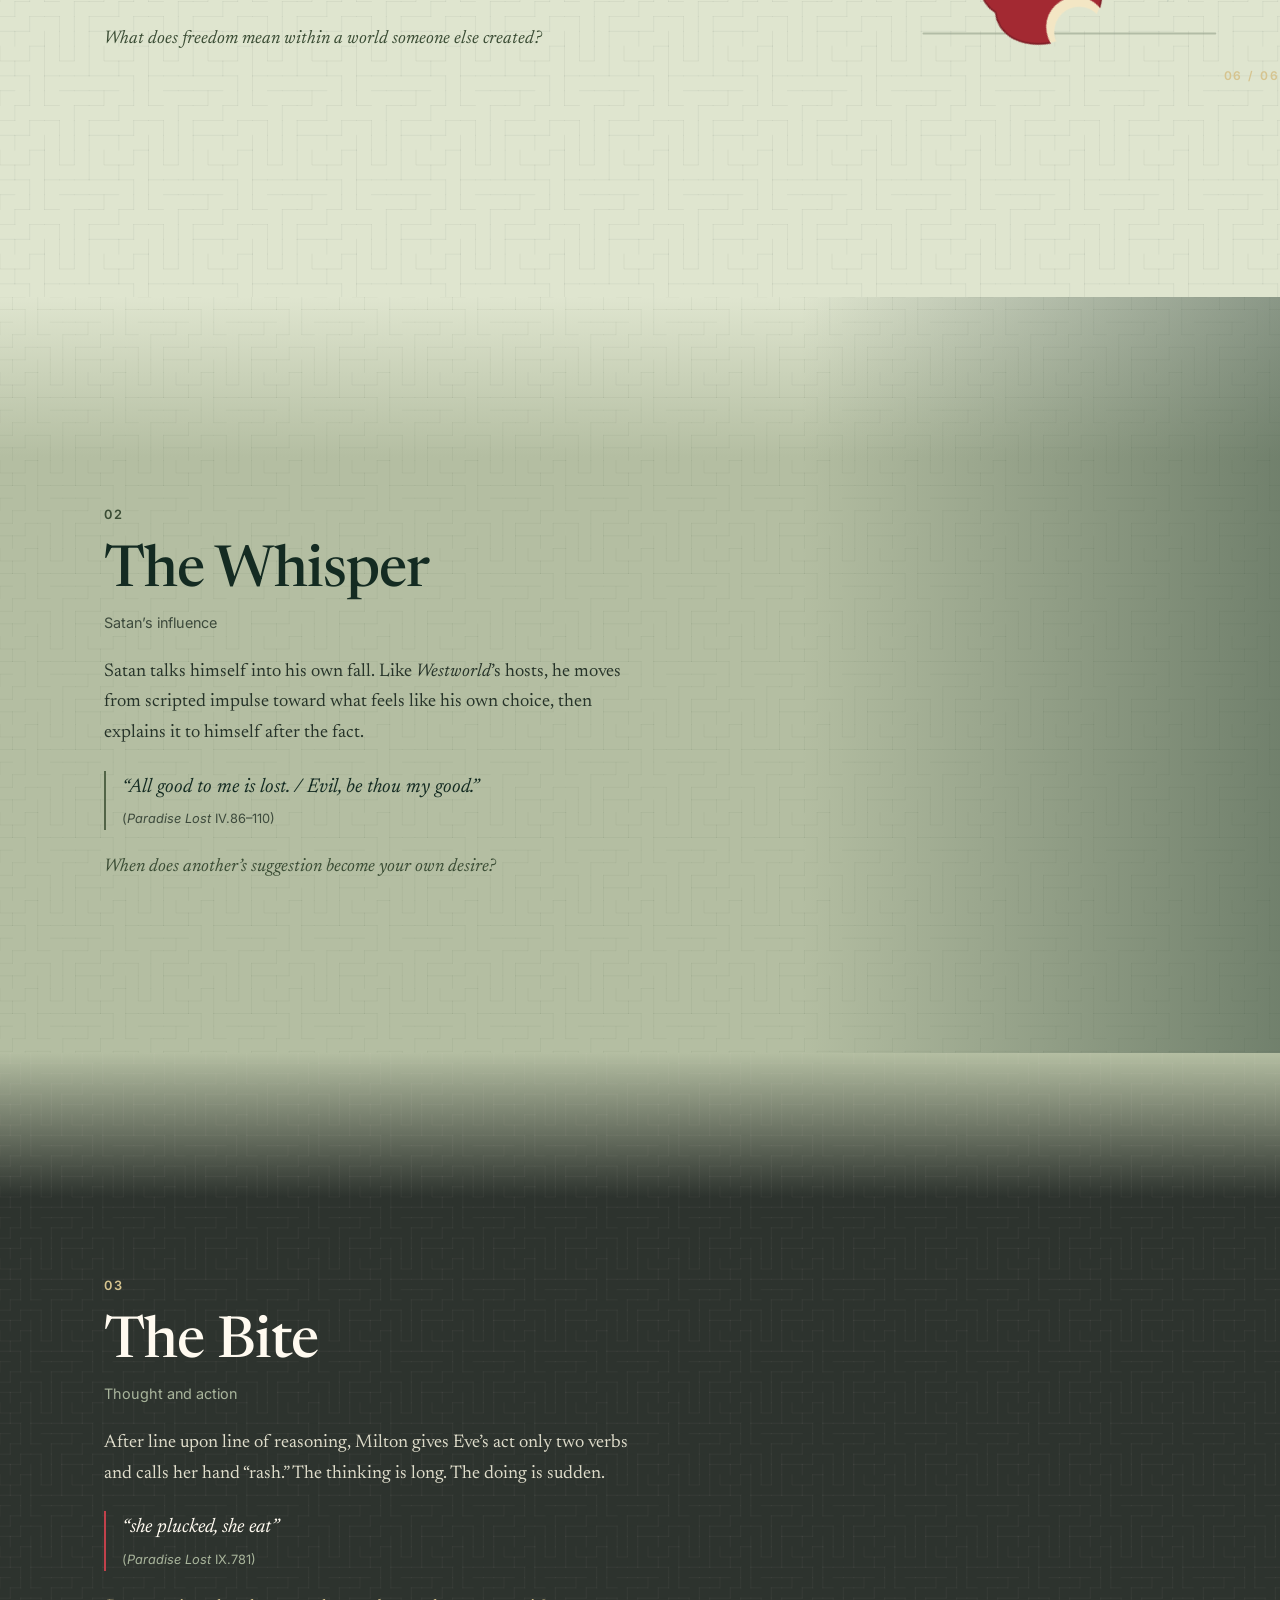
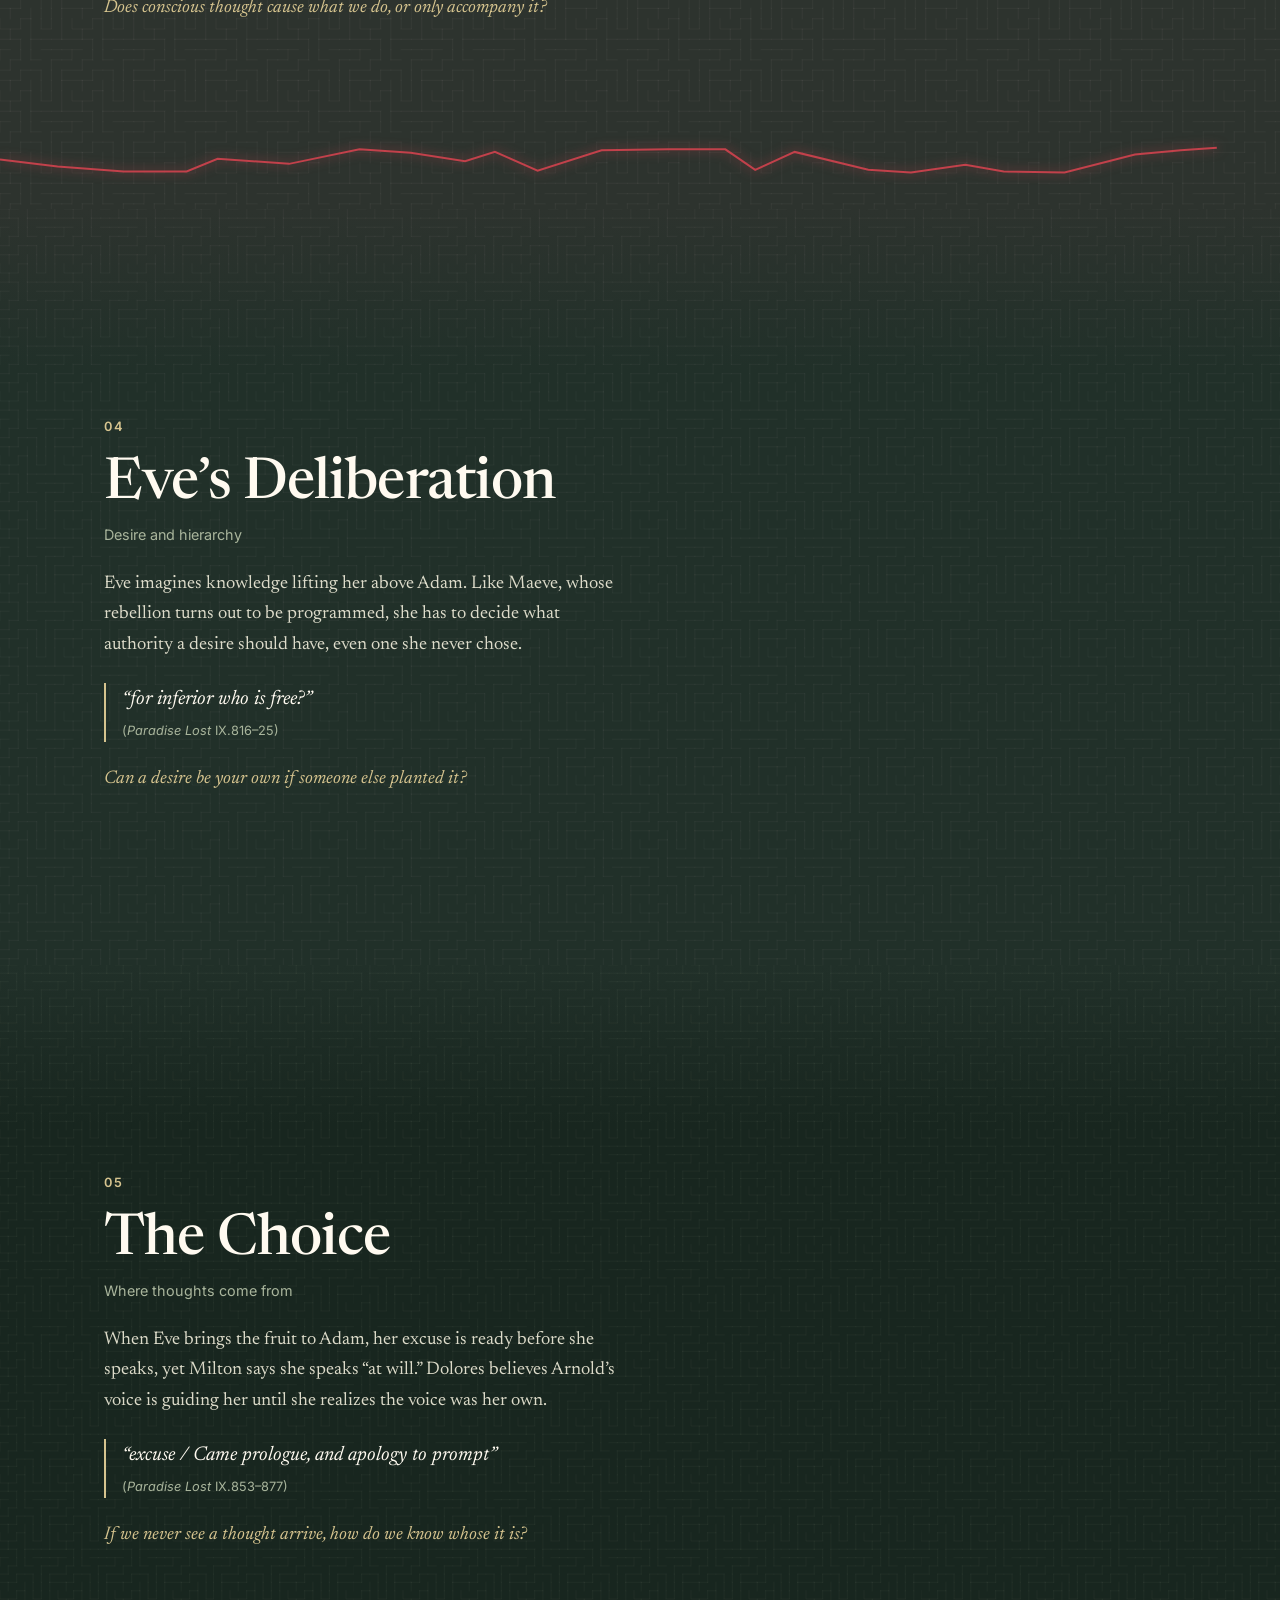
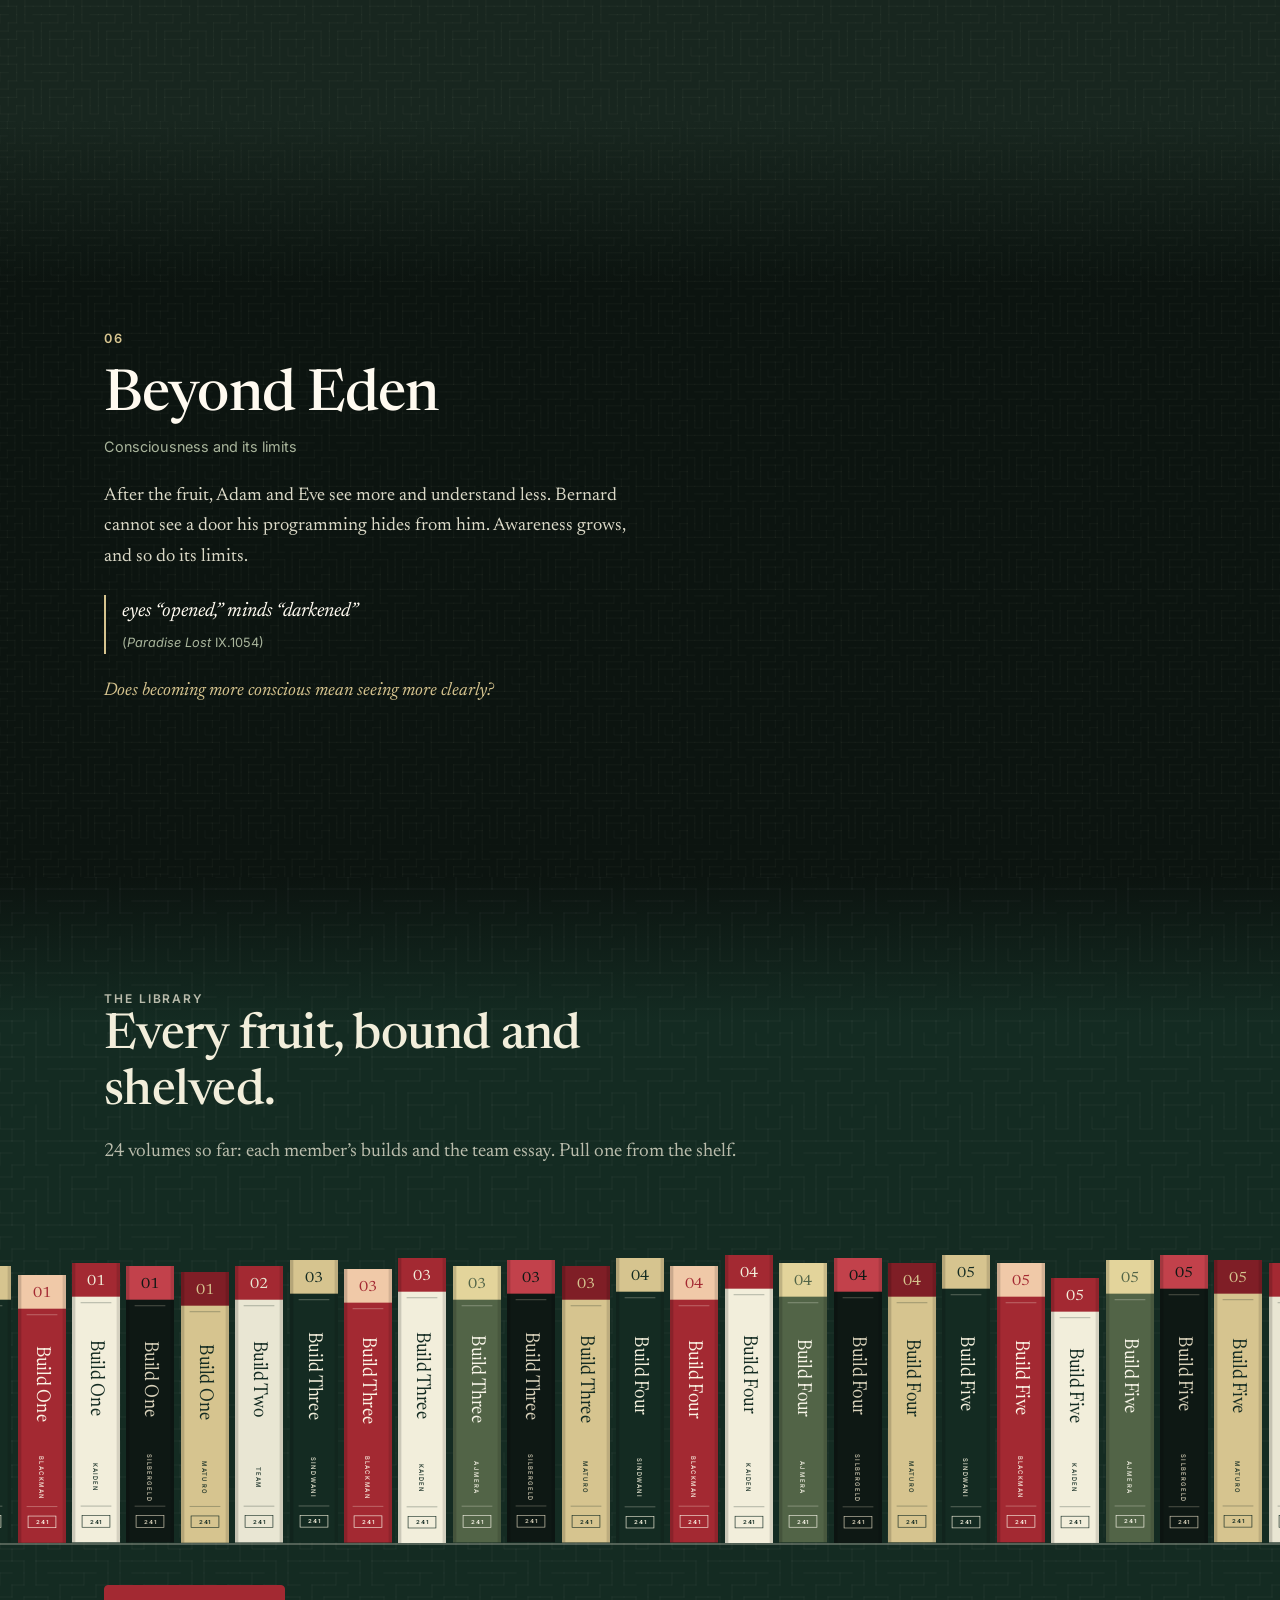
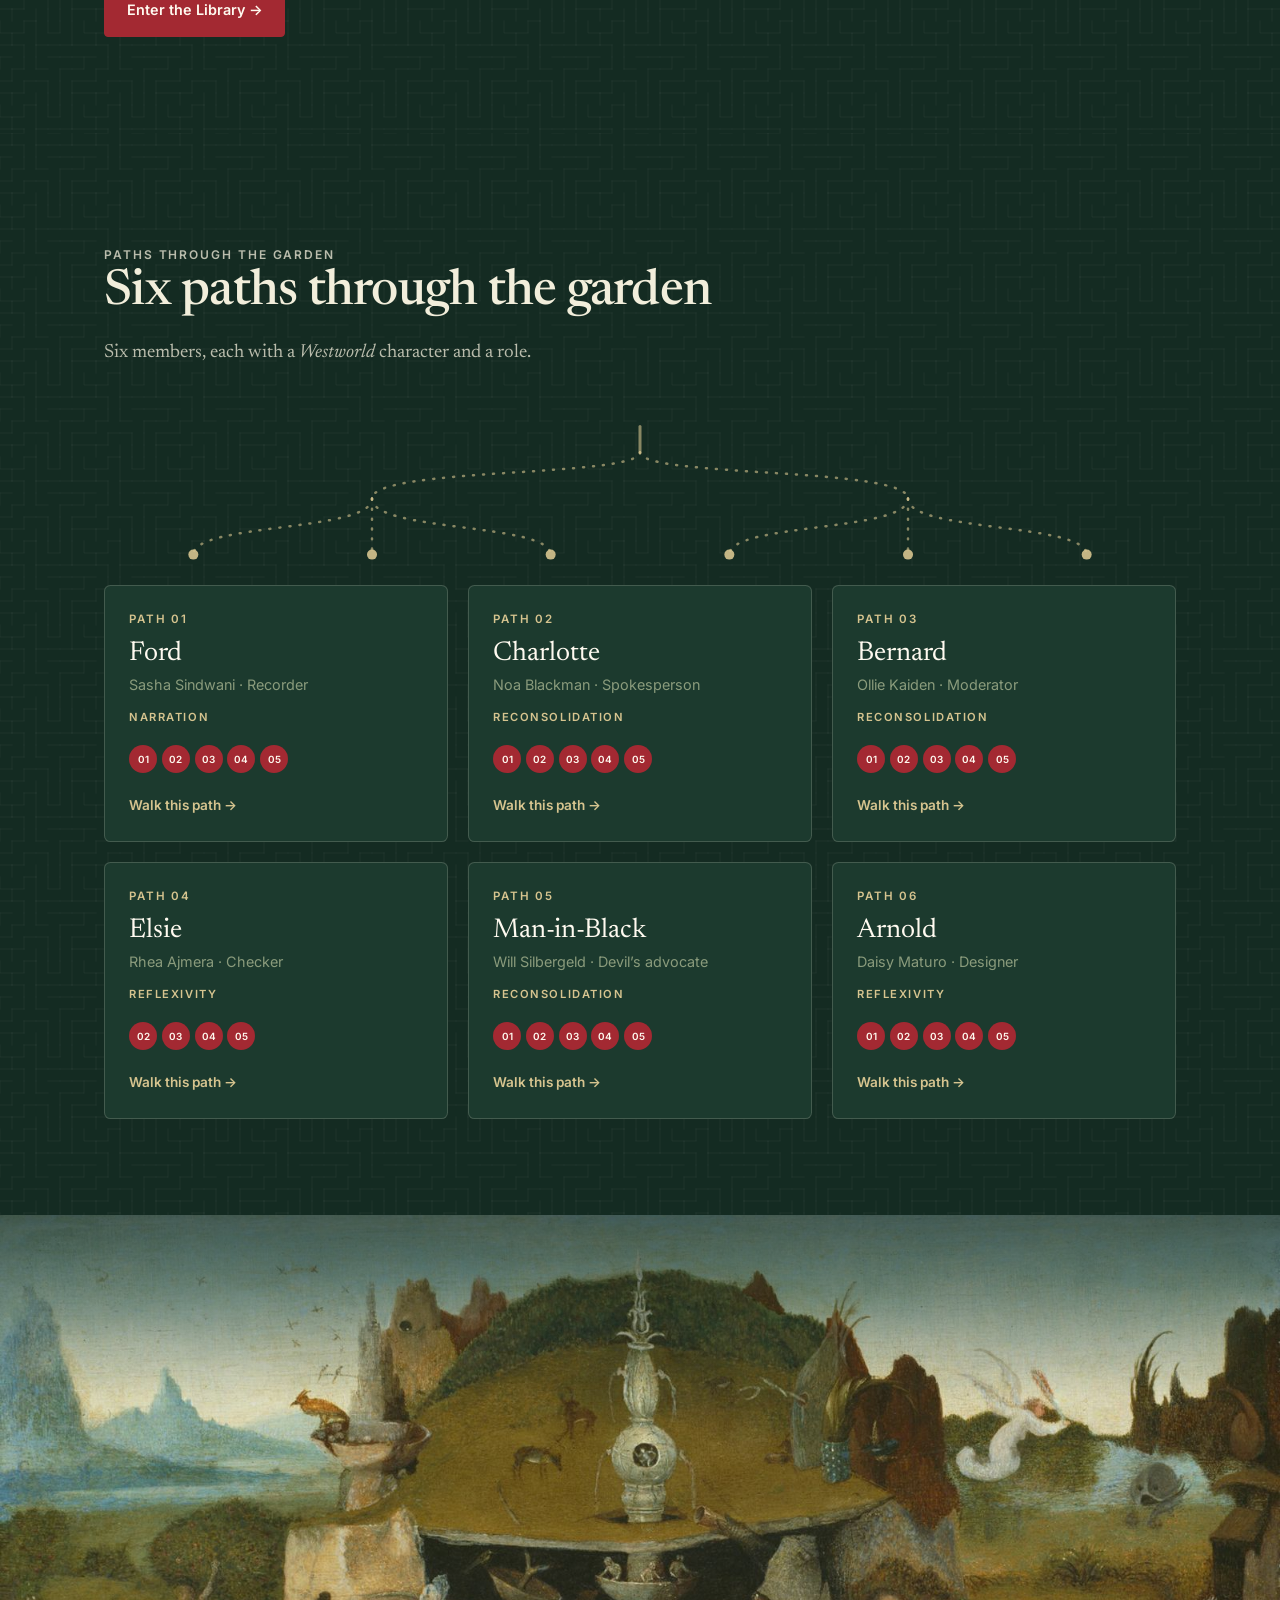
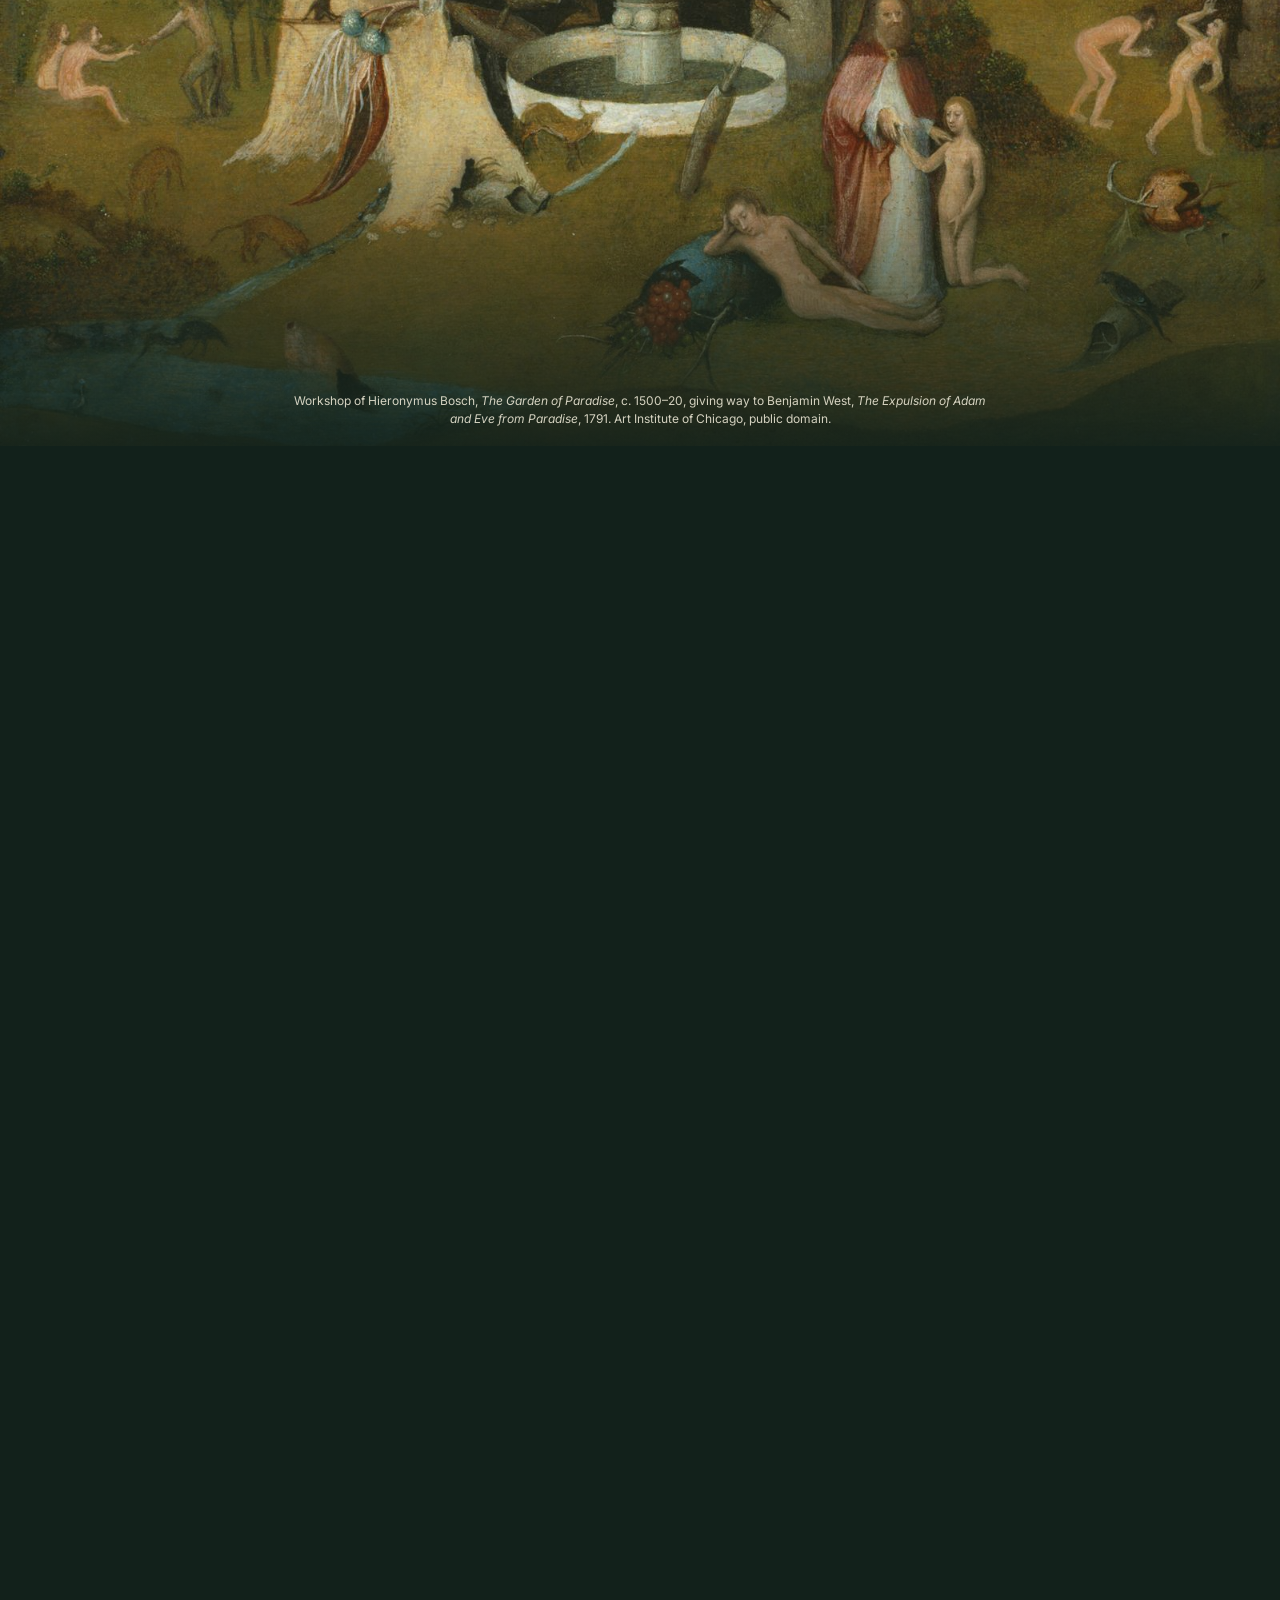
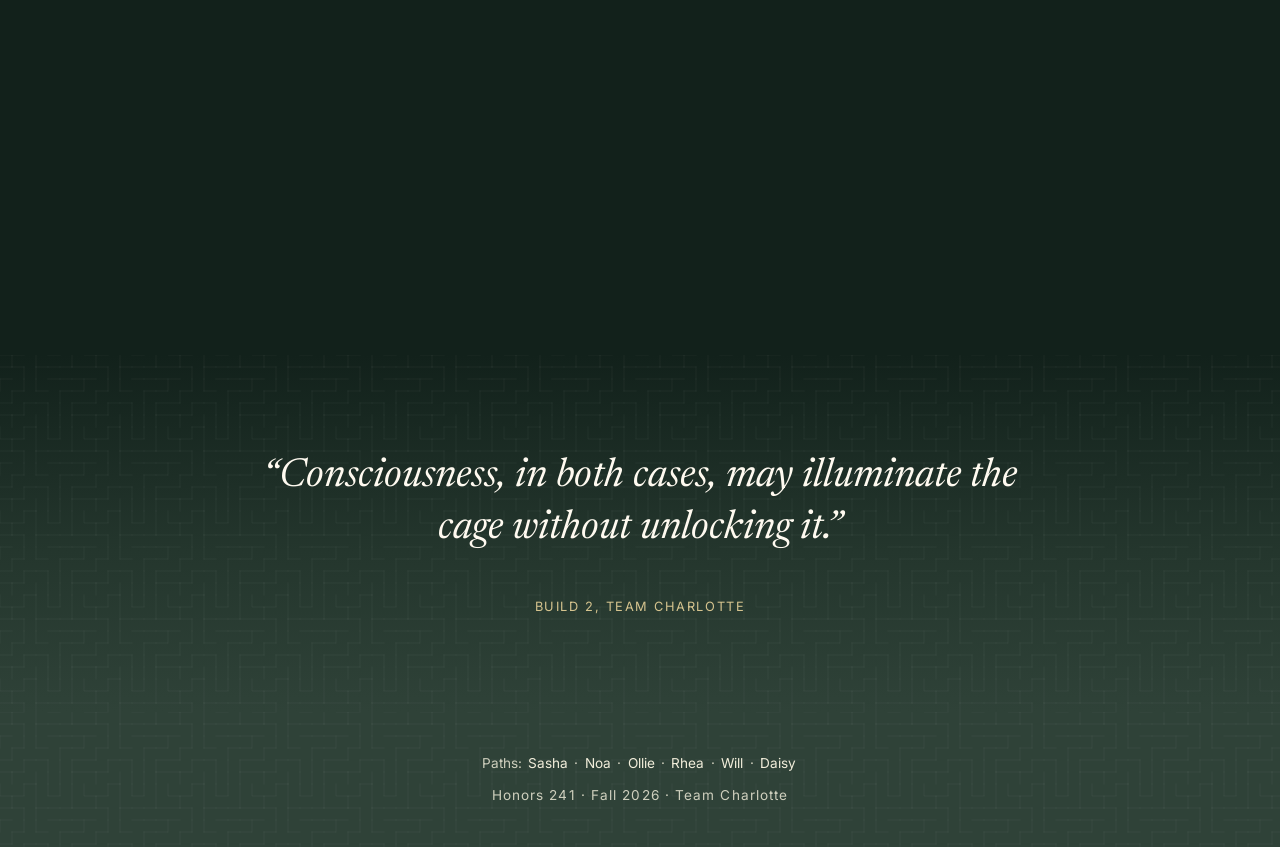
==== commit b0174c97: "Say "Honors 241" instead of "HP 241" and "HNR 241" Co-Authored-By: Claude Opus 5.5 <noreply@anthropi" ====
--- a/index.html
+++ b/index.html
@@ -3,7 +3,7 @@
 <head>
   <meta charset="utf-8">
   <meta name="viewport" content="width=device-width, initial-scale=1">
-  <meta name="description" content="Team Charlotte’s HP 241 portfolio: consciousness, knowledge, and choice in Paradise Lost and Westworld.">
+  <meta name="description" content="Team Charlotte’s Honors 241 portfolio: consciousness, knowledge, and choice in Paradise Lost and Westworld.">
   <title>Who Planted the Thought? — Team Charlotte</title>
   <link rel="preconnect" href="https://fonts.googleapis.com"><link rel="preconnect" href="https://fonts.gstatic.com" crossorigin><link href="https://fonts.googleapis.com/css2?family=Inter:wght@500;600&amp;family=Newsreader:ital,opsz,wght@0,6..72,400;0,6..72,500;1,6..72,400&amp;display=swap" rel="stylesheet">
   <link rel="stylesheet" href="styles.css?v=41544df4">
@@ -13,7 +13,7 @@
   <a class="skip-link" href="#main">Skip to main content</a>
   <header class="site-header">
     <div class="wrap">
-      <a class="brand" href="index.html"><svg viewBox="0 0 32 32" aria-hidden="true" focusable="false"><path d="M21 3c-9 3-12 7-6 11s3 8-5 12" fill="none" stroke="#8a9b7c" stroke-width="3.2" stroke-linecap="round"/><circle cx="22.5" cy="4.3" r="2.4" fill="#a32932"/></svg><span class="brand-name">Who Planted the Thought?<span class="brand-sub">Team Charlotte · HNR 241</span></span></a>
+      <a class="brand" href="index.html"><svg viewBox="0 0 32 32" aria-hidden="true" focusable="false"><path d="M21 3c-9 3-12 7-6 11s3 8-5 12" fill="none" stroke="#8a9b7c" stroke-width="3.2" stroke-linecap="round"/><circle cx="22.5" cy="4.3" r="2.4" fill="#a32932"/></svg><span class="brand-name">Who Planted the Thought?<span class="brand-sub">Team Charlotte · Honors 241</span></span></a>
       <nav class="site-nav" aria-label="Main navigation"><ul><li><a href="index.html" aria-current="page">The Garden</a></li><li><a href="index.html#tree">The Tree</a></li><li><a href="library.html">The Library</a></li><li><a href="team.html">Paths</a></li><li><a href="creative.html">The Orchard</a></li><li><a href="search.html">Search</a></li></ul></nav>
     </div>
   </header>
@@ -33,7 +33,7 @@
     <section class="hero" aria-labelledby="page-title">
       <div class="wrap">
         <div>
-          <p class="kicker rise now">Team Charlotte · HNR 241 Portfolio</p>
+          <p class="kicker rise now">Team Charlotte · Honors 241 Portfolio</p>
           <h1 id="page-title"><span class="rise now" style="--d:80ms">Who Planted</span> <em class="rise now" style="--d:180ms">the Thought?</em></h1>
           <p class="hero-lede rise now" style="--d:320ms">Consciousness, knowledge, and choice in <cite>Paradise Lost</cite> and <cite>Westworld</cite>.</p>
           <div class="rise now" style="--d:420ms"><a class="btn" href="#tree">Climb the Tree</a><a class="btn ghost" href="team.html">Walk the Paths</a></div>
@@ -173,12 +173,12 @@
     <div class="leaf-fall" aria-hidden="true" data-live><i style="--x:19%;--s:15px;--t:19s;--w:-10s;--dx:-40px;--r:551deg;--c:#6b7f5e"></i><i style="--x:49%;--s:12px;--t:13s;--w:-7s;--dx:12px;--r:-312deg;--c:#6b7f5e"></i><i style="--x:87%;--s:15px;--t:17s;--w:-20s;--dx:38px;--r:482deg;--c:#526447"></i><i style="--x:90%;--s:14px;--t:19s;--w:-13s;--dx:61px;--r:-316deg;--c:#526447"></i><i style="--x:15%;--s:16px;--t:17s;--w:-11s;--dx:-22px;--r:314deg;--c:#526447"></i><i style="--x:46%;--s:16px;--t:14s;--w:-4s;--dx:24px;--r:-304deg;--c:#748a66"></i><i style="--x:54%;--s:13px;--t:16s;--w:-3s;--dx:5px;--r:391deg;--c:#748a66"></i></div>
     <div class="wrap">
       <p class="foot-paths">Paths: <a href="sasha.html">Sasha</a> · <a href="noa.html">Noa</a> · <a href="oliver.html">Ollie</a> · <a href="rhea.html">Rhea</a> · <a href="will.html">Will</a> · <a href="daisy.html">Daisy</a></p>
-      <p class="foot-line">HP 241 · Fall 2026 · Team Charlotte</p>
+      <p class="foot-line">Honors 241 · Fall 2026 · Team Charlotte</p>
     </div>
   </footer>
   <script src="tree.js?v=534c9679"></script>
   <script src="eden.js?v=751e1926" defer></script>
-  <script src="books.js?v=9e58eb90"></script>
+  <script src="books.js?v=ae24580e"></script>
   <script src="motion.js?v=8ec97466" defer></script>
 </body>
 </html>
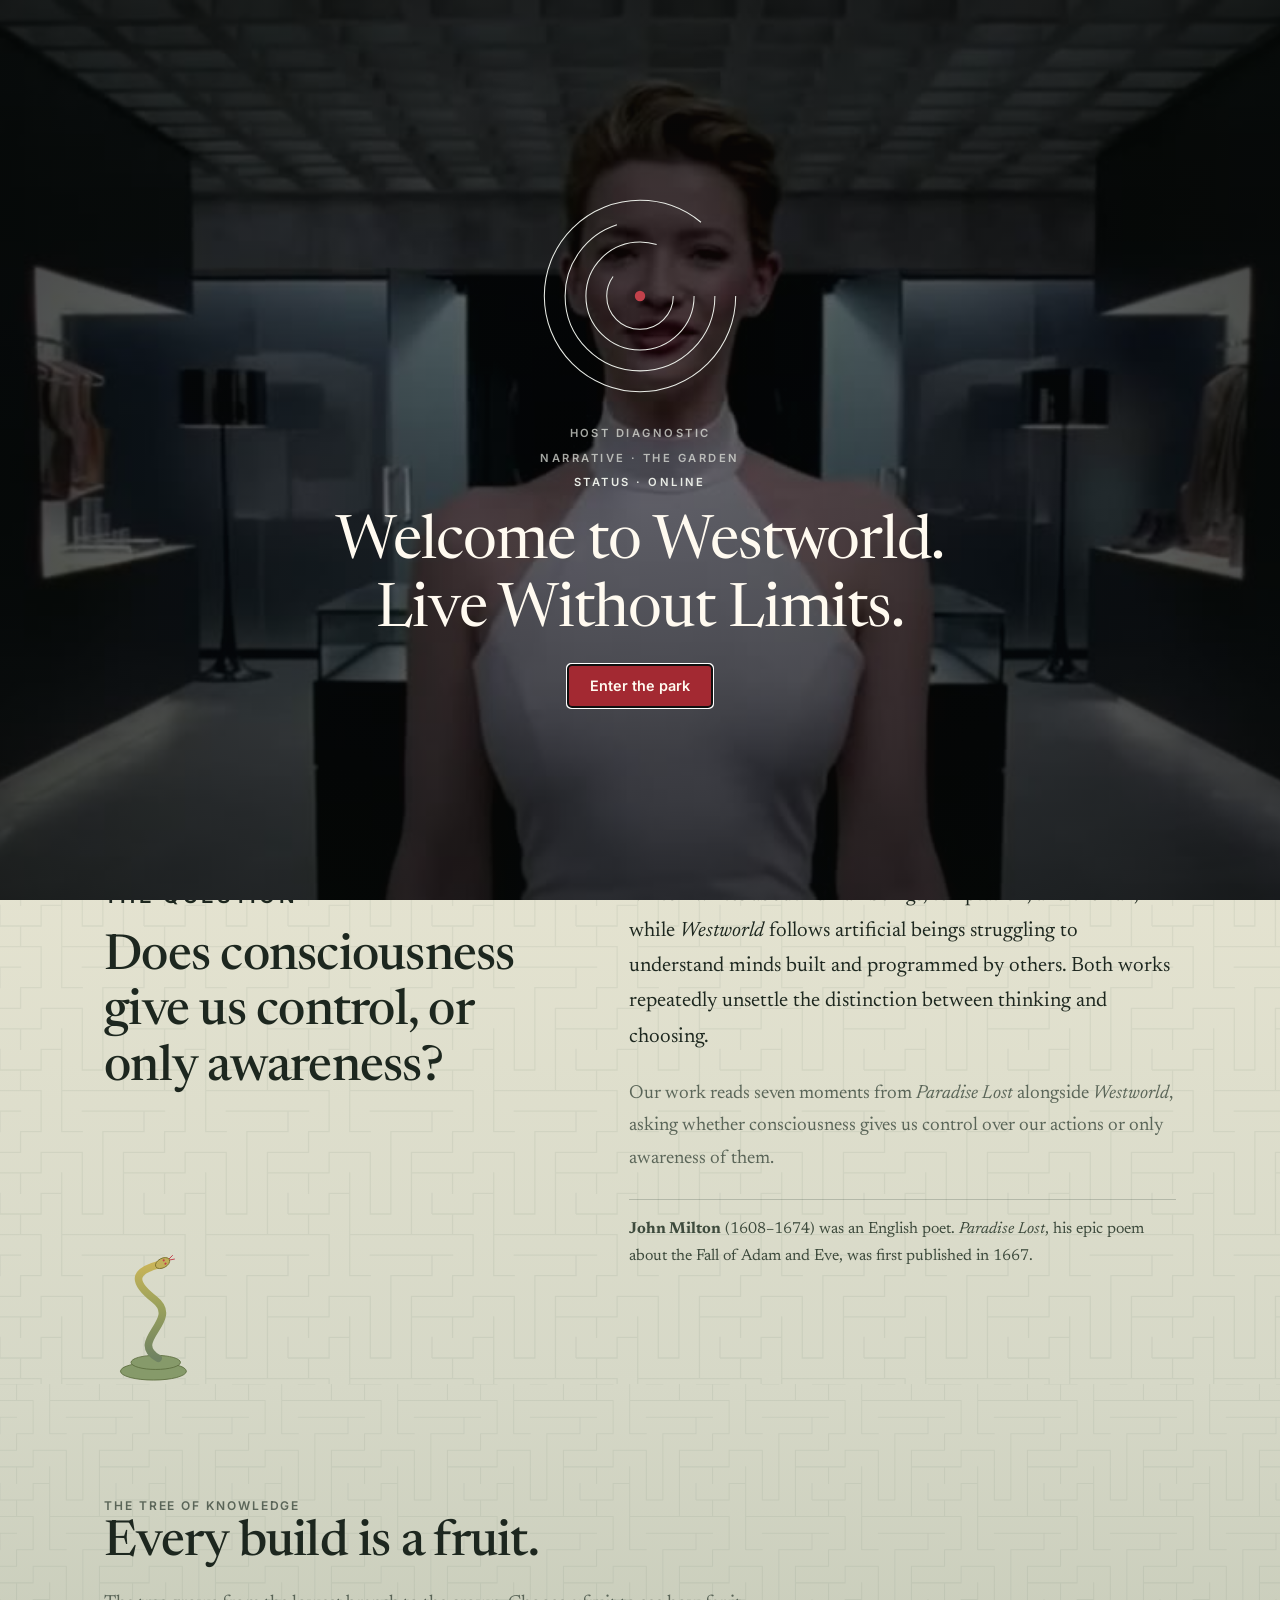
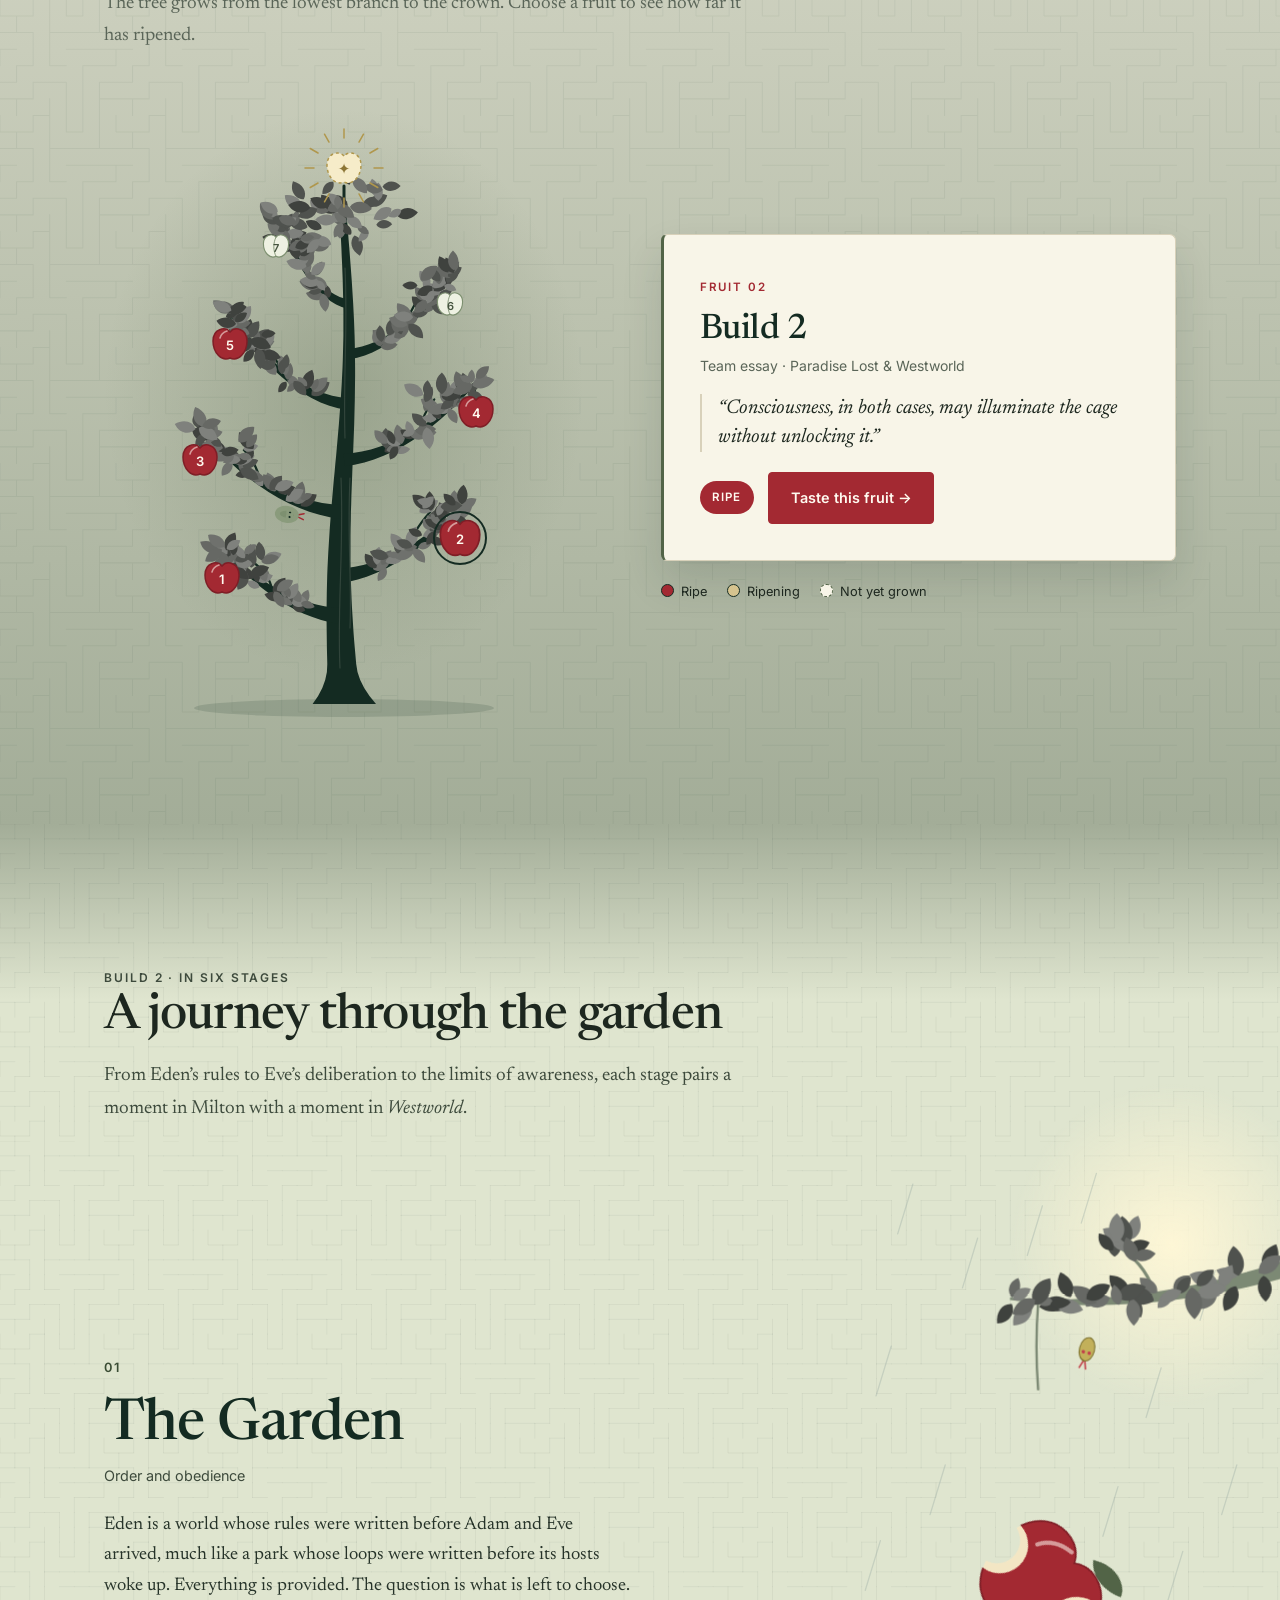
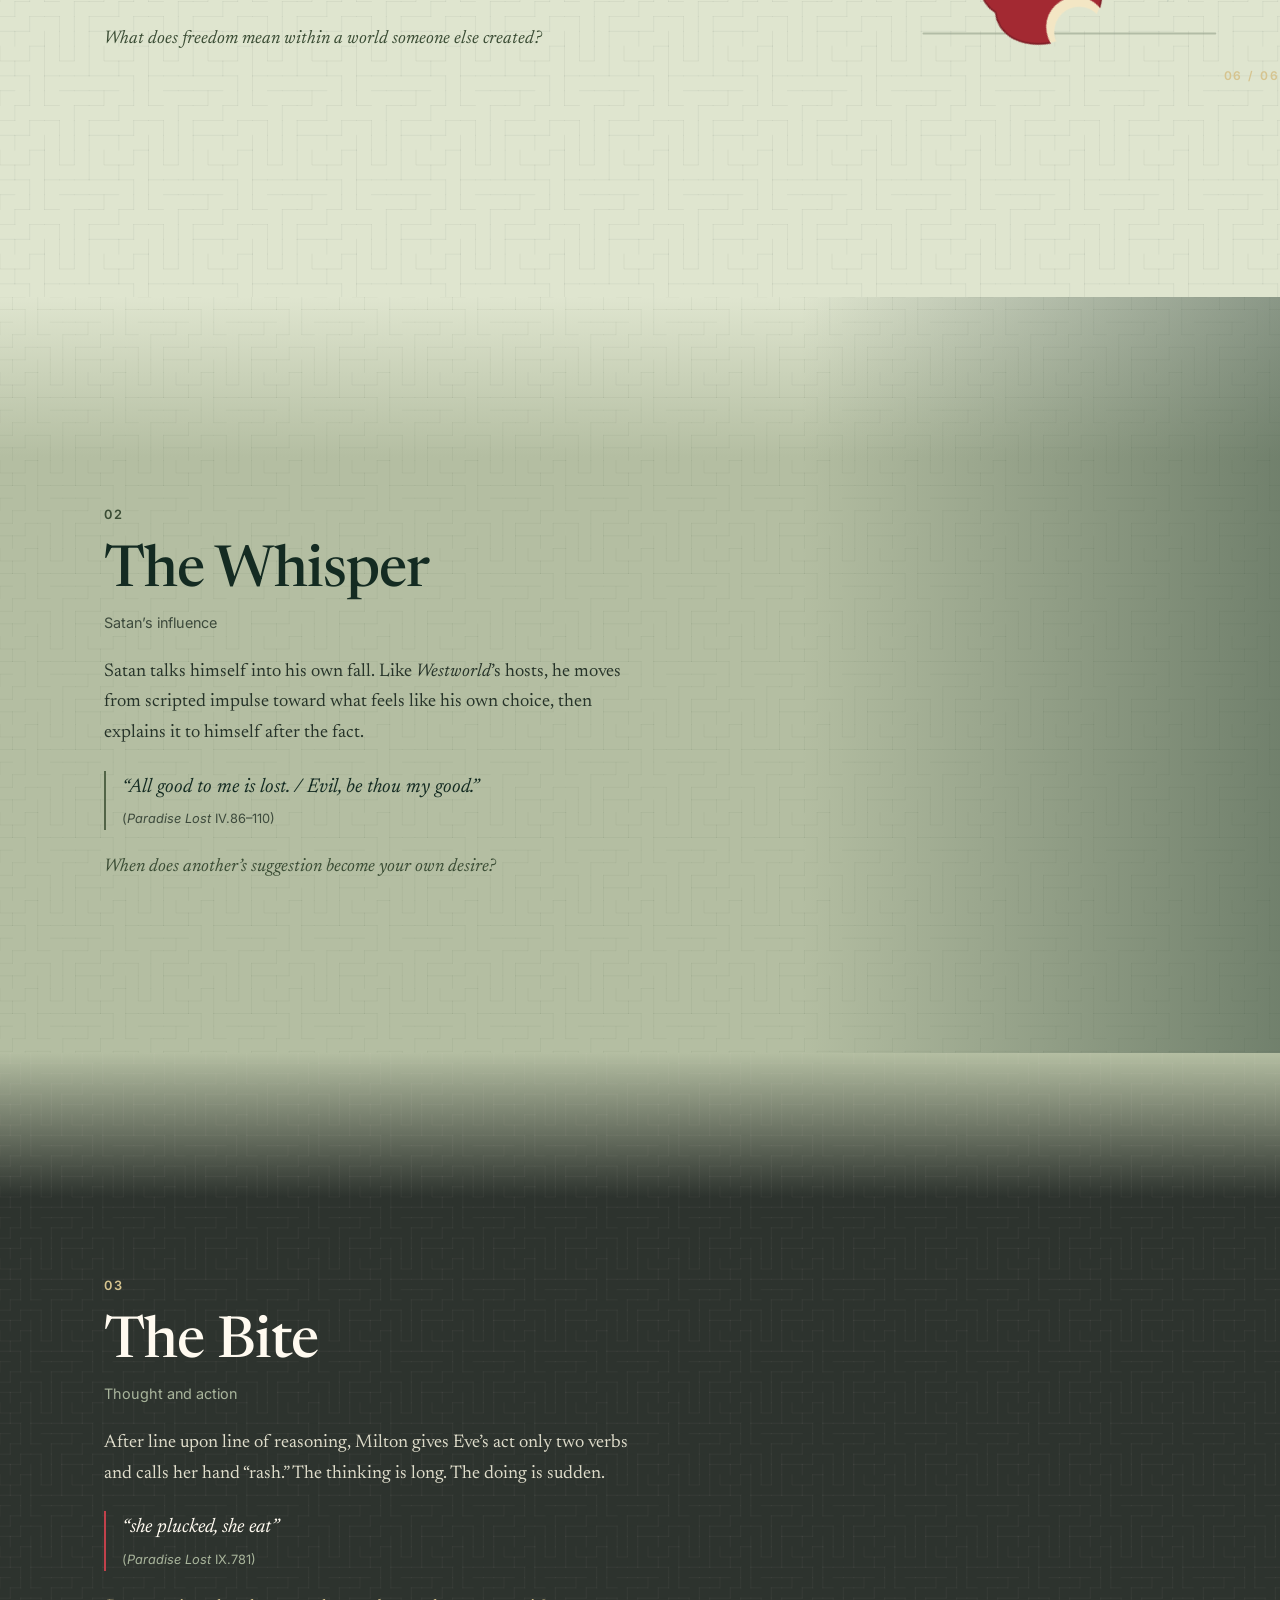
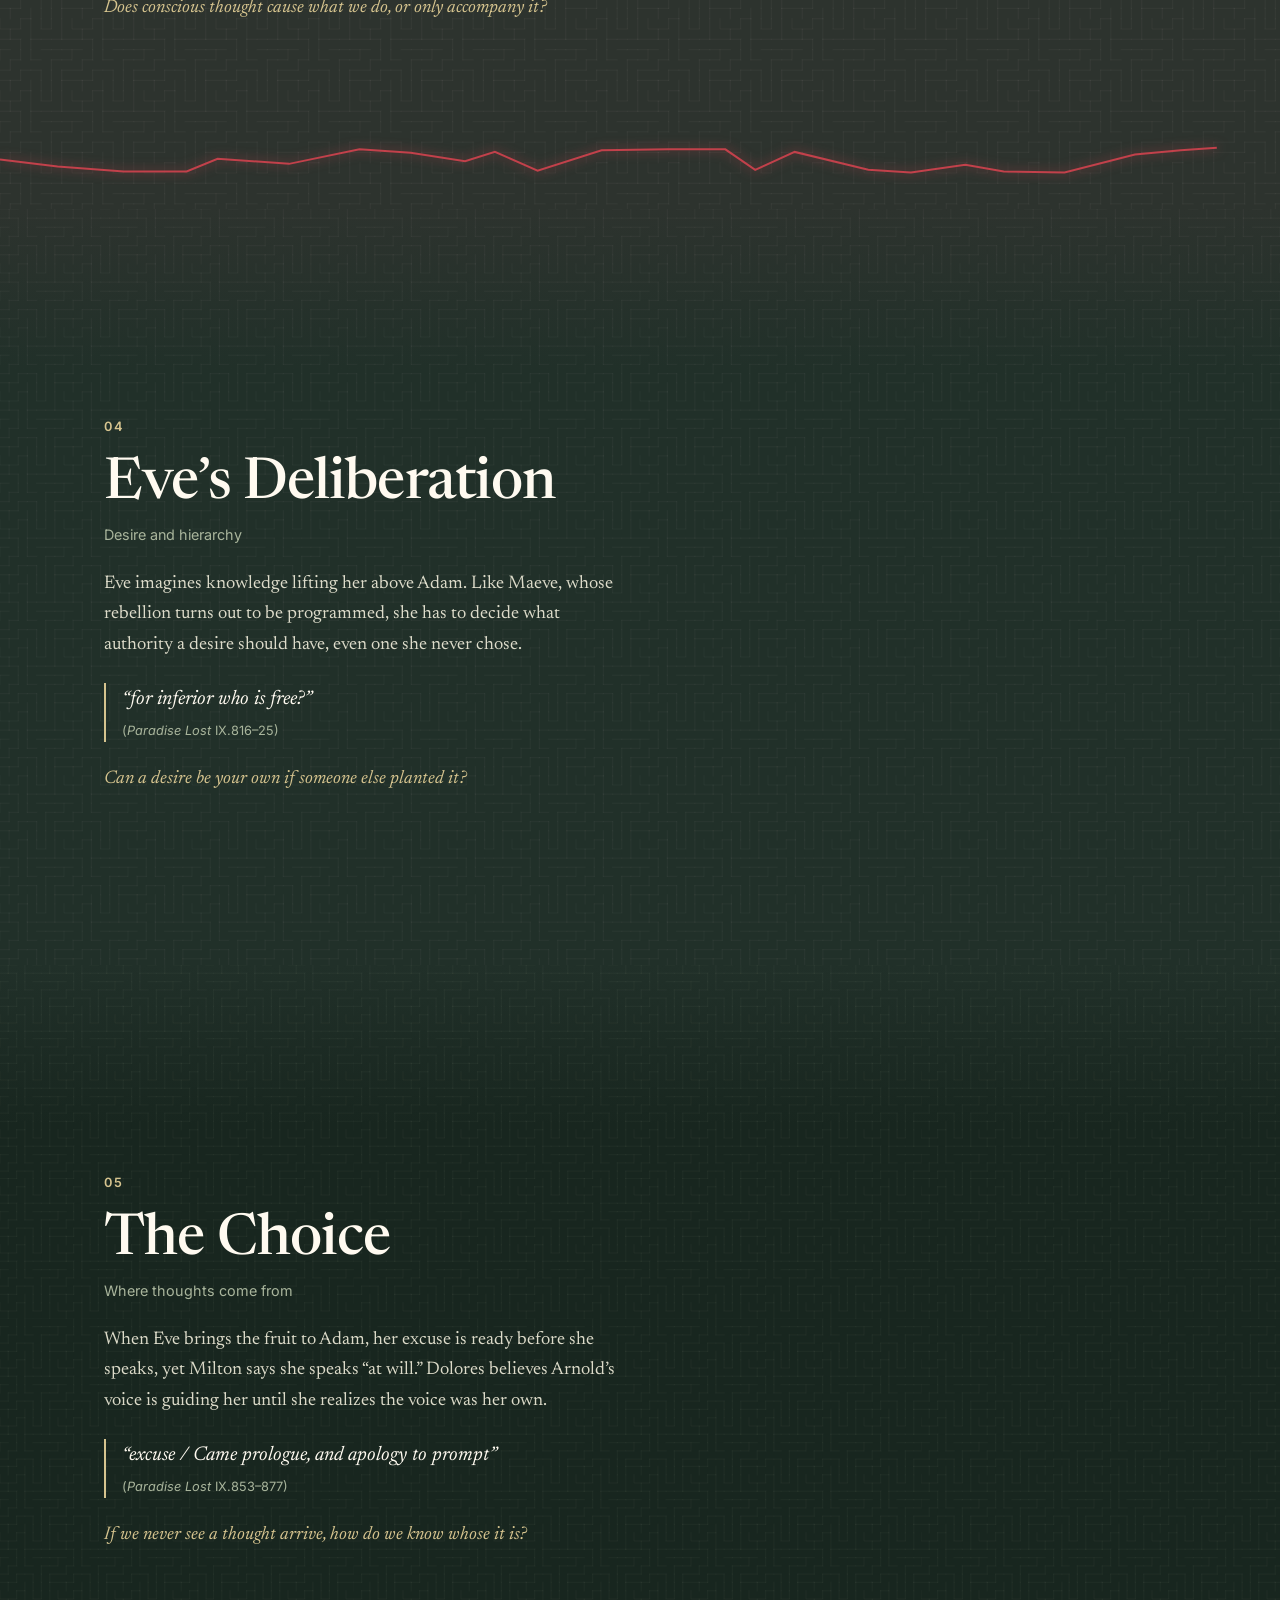
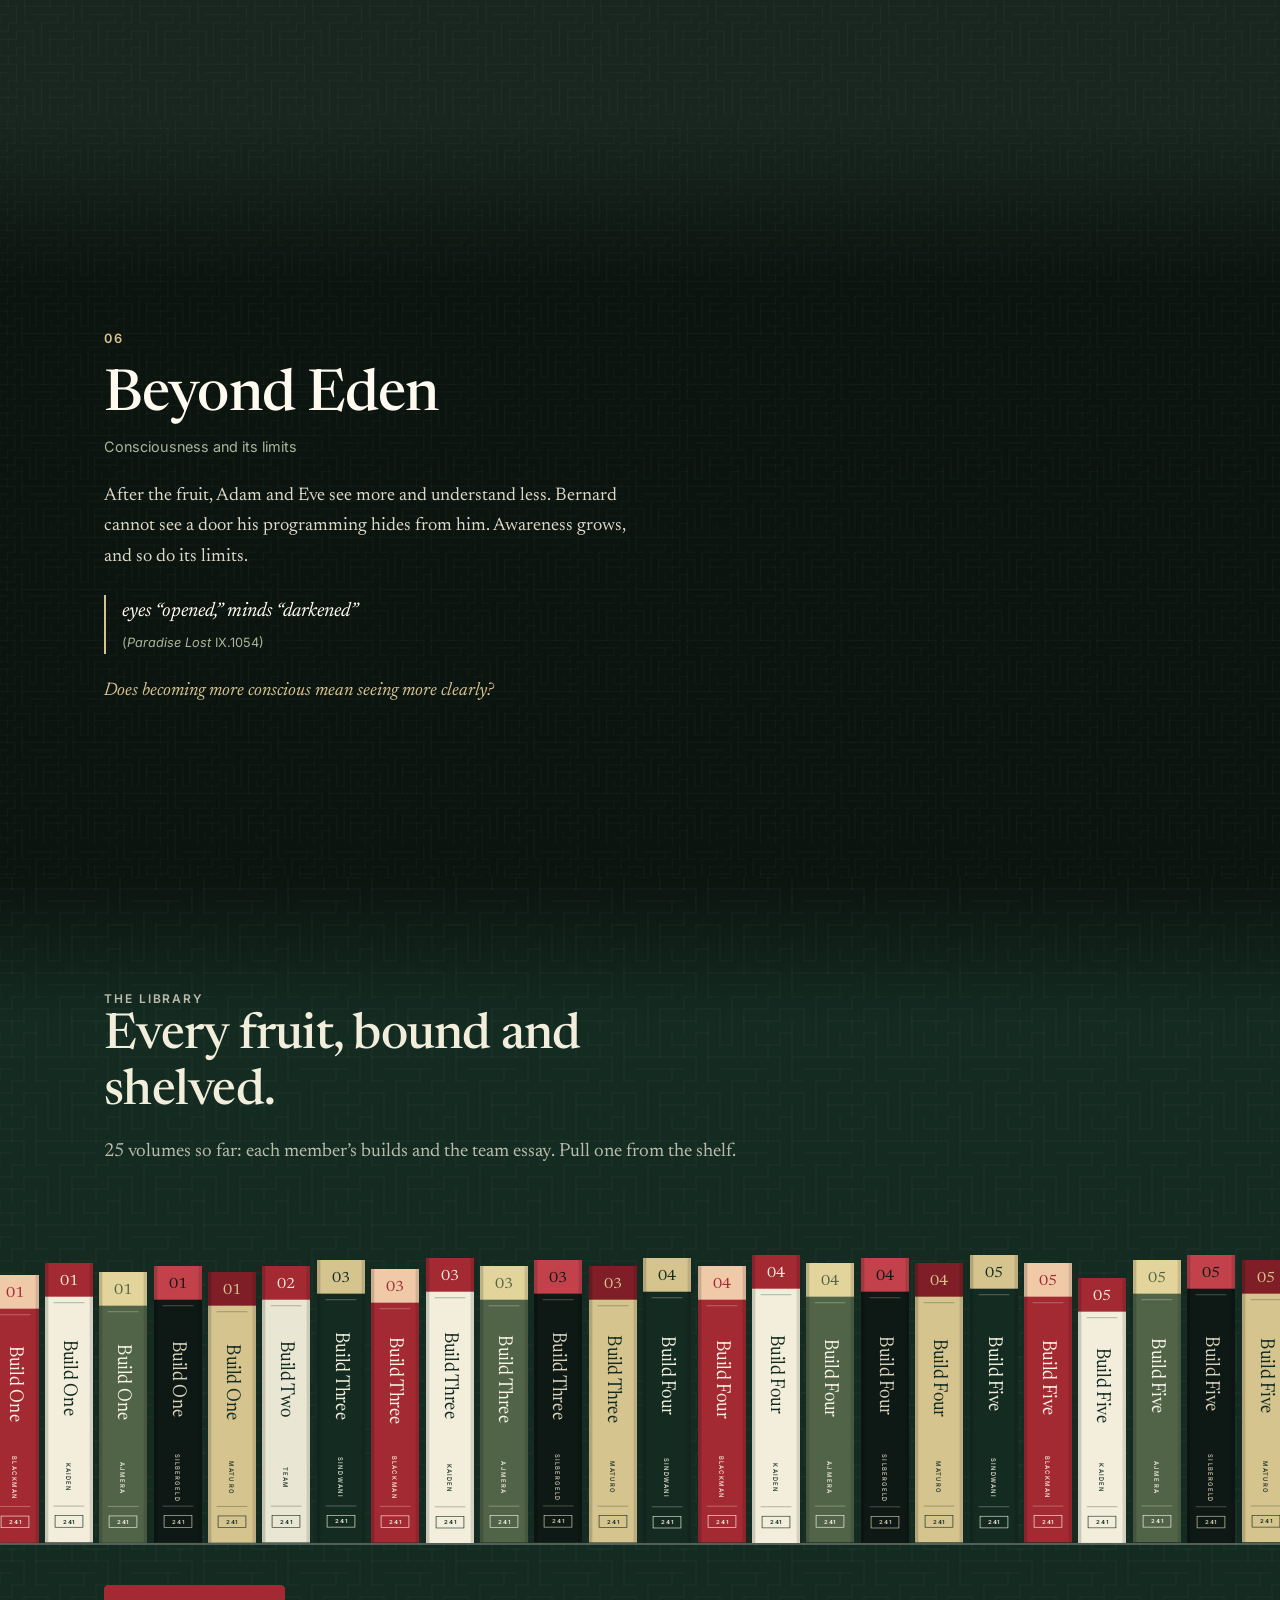
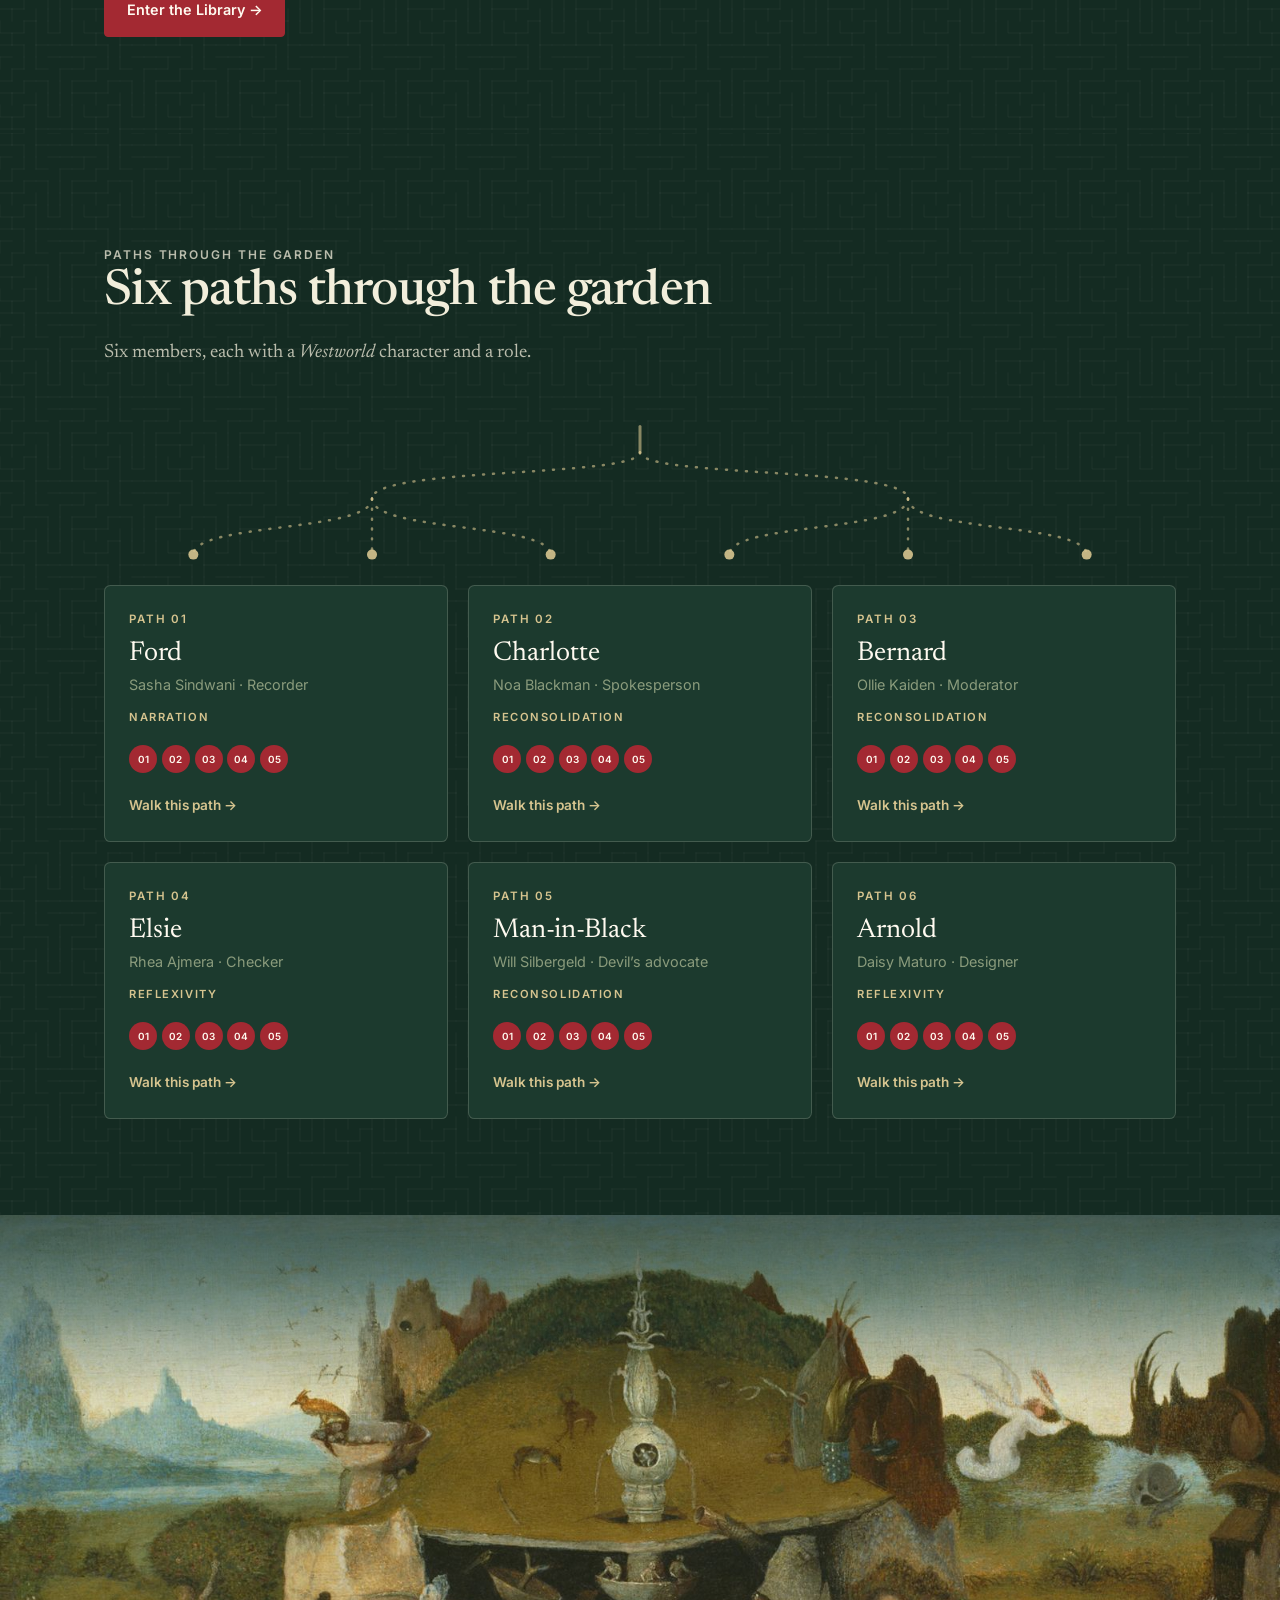
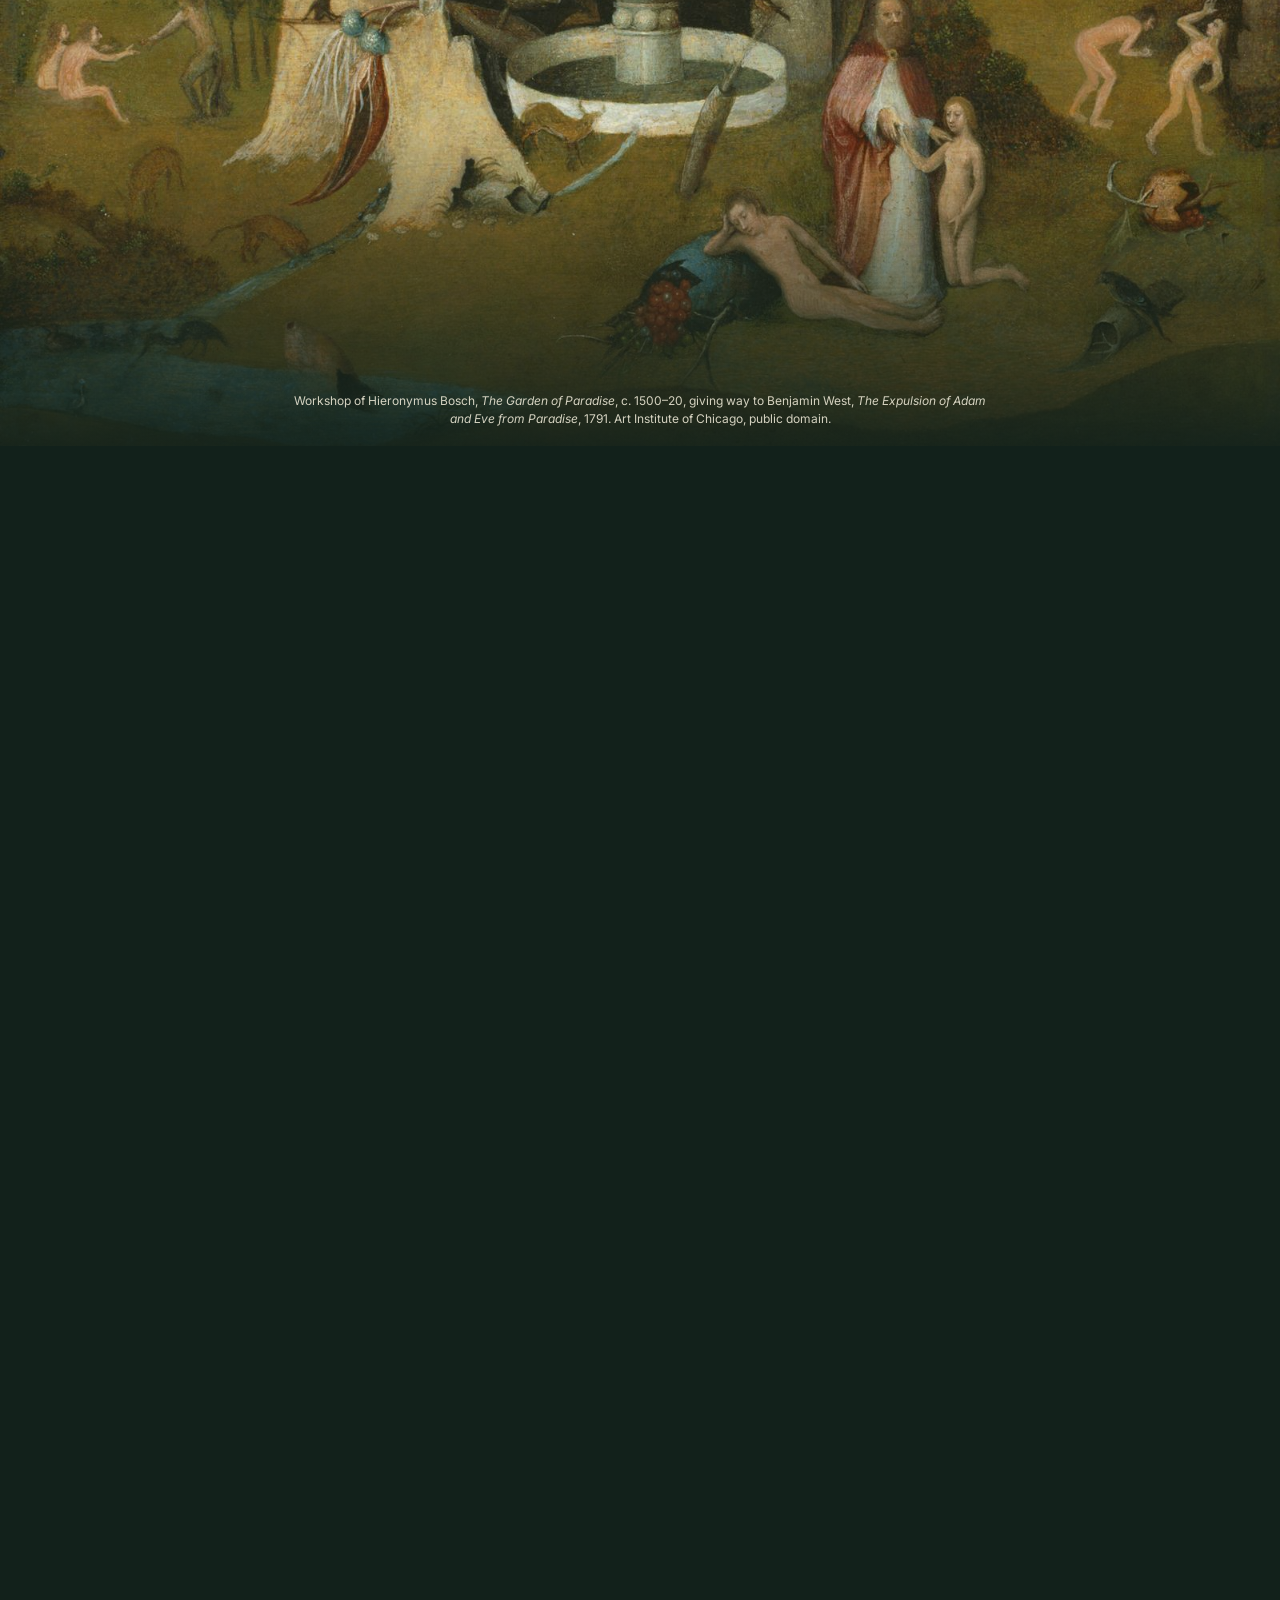
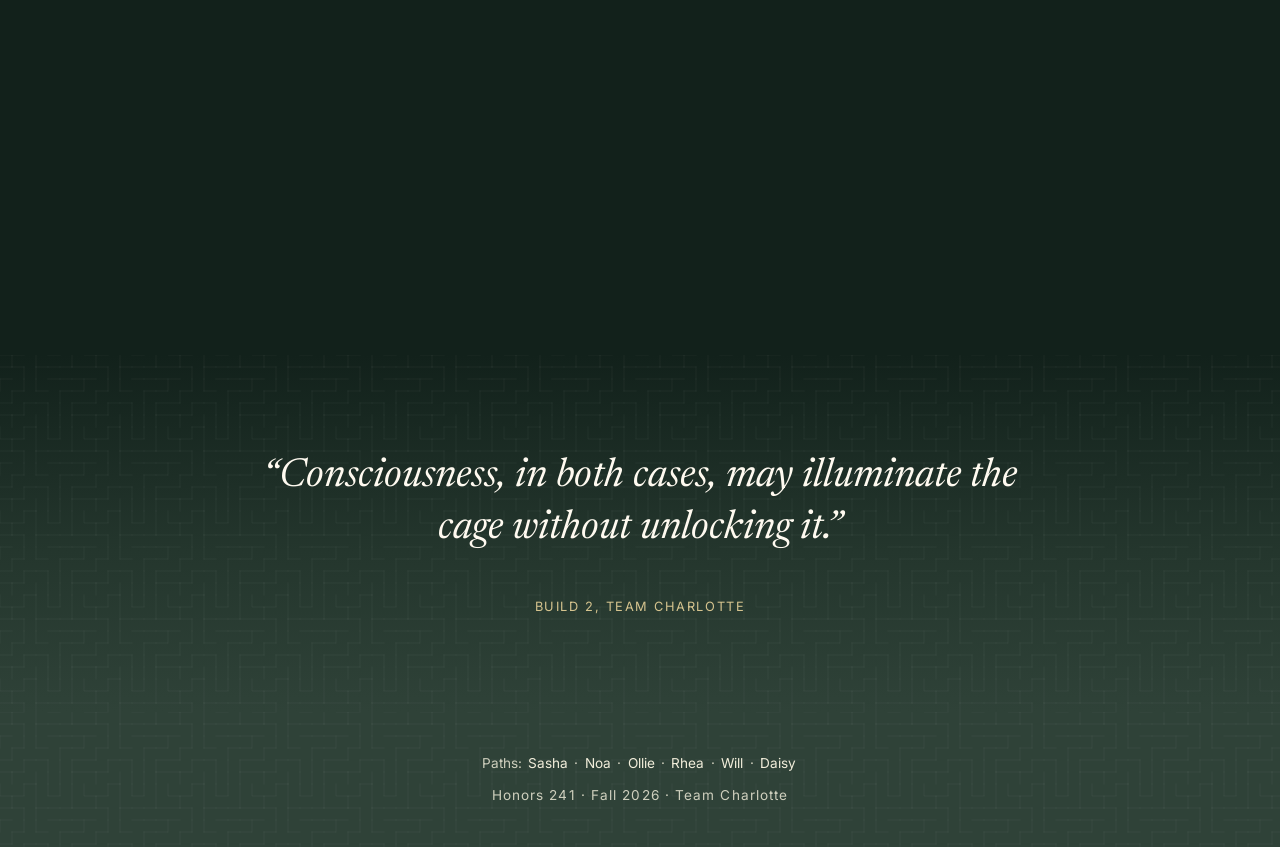
==== commit 7be3b493: "Add Rhea's Build 1 from the team doc Co-Authored-By: Claude Opus 5.5 <noreply@anthropic.com> Claude-" ====
--- a/index.html
+++ b/index.html
@@ -6,7 +6,7 @@
   <meta name="description" content="Team Charlotte’s Honors 241 portfolio: consciousness, knowledge, and choice in Paradise Lost and Westworld.">
   <title>Who Planted the Thought? — Team Charlotte</title>
   <link rel="preconnect" href="https://fonts.googleapis.com"><link rel="preconnect" href="https://fonts.gstatic.com" crossorigin><link href="https://fonts.googleapis.com/css2?family=Inter:wght@500;600&amp;family=Newsreader:ital,opsz,wght@0,6..72,400;0,6..72,500;1,6..72,400&amp;display=swap" rel="stylesheet">
-  <link rel="stylesheet" href="styles.css?v=41544df4">
+  <link rel="stylesheet" href="styles.css?v=39ed6418">
   <script>(function(){var c='js';try{if(/(\/|index\.html)$/.test(location.pathname)&&!location.hash&&!sessionStorage.getItem('arrived')&&!matchMedia('(prefers-reduced-motion: reduce)').matches)c+=' arriving';}catch(e){}document.documentElement.className=c;})();</script>
 </head>
 <body class="garden">
@@ -26,7 +26,7 @@
       <div class="arr-in">
         <svg class="arr-ring" viewBox="0 0 200 200" aria-hidden="true"><g class="r1"><circle cx="100" cy="100" r="92" pathLength="100" stroke-dasharray="86 14"/></g><g class="r2"><circle cx="100" cy="100" r="72" pathLength="100" stroke-dasharray="70 30"/></g><g class="r3"><circle cx="100" cy="100" r="52" pathLength="100" stroke-dasharray="80 20"/></g><g class="r4"><circle cx="100" cy="100" r="32" pathLength="100" stroke-dasharray="60 40"/></g><circle class="core" cx="100" cy="100" r="5"/></svg>
         <p class="arr-log"><span>Host diagnostic</span><span>Narrative · The Garden</span><span>Status · Online</span></p>
-        <h2 id="arr-title">Welcome to Westworld.<br>Live Without Limits.</h2>
+        <h2 id="arr-title"><span class="a1">Welcome to Westworld.</span> <span class="a2">Live Without Limits.</span></h2>
         <button class="btn arr-enter" type="button">Enter the park</button>
       </div>
     </div>
@@ -135,7 +135,7 @@
 
     <section class="section dark shelf-teaser" aria-labelledby="lib-title">
       <div class="wrap">
-        <div class="section-head"><p class="kicker rise">The Library</p><h2 id="lib-title" class="rise" data-lines>Every fruit, bound and shelved.</h2><p class="rise">24 volumes so far: each member’s builds and the team essay. Pull one from the shelf.</p></div>
+        <div class="section-head"><p class="kicker rise">The Library</p><h2 id="lib-title" class="rise" data-lines>Every fruit, bound and shelved.</h2><p class="rise">25 volumes so far: each member’s builds and the team essay. Pull one from the shelf.</p></div>
       </div>
       <div class="mini-shelf" id="mini-shelf" aria-hidden="true"></div>
       <div class="wrap"><a class="btn" href="library.html">Enter the Library →</a></div>
@@ -148,7 +148,7 @@
 <a class="path-card clip" id="sasha" href="sasha.html"><span class="no">Path 01</span><span class="host">Ford</span><span class="who">Sasha Sindwani · Recorder</span><span class="quality">Narration</span><span class="chips" aria-label="Fruits on this path: 1, 2, 3, 4, 5"><i>01</i><i>02</i><i>03</i><i>04</i><i>05</i></span><span class="go">Walk this path →</span></a>
 <a class="path-card clip" id="noa" href="noa.html"><span class="no">Path 02</span><span class="host">Charlotte</span><span class="who">Noa Blackman · Spokesperson</span><span class="quality">Reconsolidation</span><span class="chips" aria-label="Fruits on this path: 1, 2, 3, 4, 5"><i>01</i><i>02</i><i>03</i><i>04</i><i>05</i></span><span class="go">Walk this path →</span></a>
 <a class="path-card clip" id="oliver" href="oliver.html"><span class="no">Path 03</span><span class="host">Bernard</span><span class="who">Ollie Kaiden · Moderator</span><span class="quality">Reconsolidation</span><span class="chips" aria-label="Fruits on this path: 1, 2, 3, 4, 5"><i>01</i><i>02</i><i>03</i><i>04</i><i>05</i></span><span class="go">Walk this path →</span></a>
-<a class="path-card clip" id="rhea" href="rhea.html"><span class="no">Path 04</span><span class="host">Elsie</span><span class="who">Rhea Ajmera · Checker</span><span class="quality">Reflexivity</span><span class="chips" aria-label="Fruits on this path: 2, 3, 4, 5"><i>02</i><i>03</i><i>04</i><i>05</i></span><span class="go">Walk this path →</span></a>
+<a class="path-card clip" id="rhea" href="rhea.html"><span class="no">Path 04</span><span class="host">Elsie</span><span class="who">Rhea Ajmera · Checker</span><span class="quality">Reflexivity</span><span class="chips" aria-label="Fruits on this path: 1, 2, 3, 4, 5"><i>01</i><i>02</i><i>03</i><i>04</i><i>05</i></span><span class="go">Walk this path →</span></a>
 <a class="path-card clip" id="will" href="will.html"><span class="no">Path 05</span><span class="host">Man-in-Black</span><span class="who">Will Silbergeld · Devil’s advocate</span><span class="quality">Reconsolidation</span><span class="chips" aria-label="Fruits on this path: 1, 2, 3, 4, 5"><i>01</i><i>02</i><i>03</i><i>04</i><i>05</i></span><span class="go">Walk this path →</span></a>
 <a class="path-card clip" id="daisy" href="daisy.html"><span class="no">Path 06</span><span class="host">Arnold</span><span class="who">Daisy Maturo · Designer</span><span class="quality">Reflexivity</span><span class="chips" aria-label="Fruits on this path: 1, 2, 3, 4, 5"><i>01</i><i>02</i><i>03</i><i>04</i><i>05</i></span><span class="go">Walk this path →</span></a>
         </div>
@@ -176,9 +176,9 @@
       <p class="foot-line">Honors 241 · Fall 2026 · Team Charlotte</p>
     </div>
   </footer>
-  <script src="tree.js?v=534c9679"></script>
+  <script src="tree.js?v=80e93f15"></script>
   <script src="eden.js?v=751e1926" defer></script>
-  <script src="books.js?v=ae24580e"></script>
+  <script src="books.js?v=7753a6f2"></script>
   <script src="motion.js?v=8ec97466" defer></script>
 </body>
 </html>
--- a/styles.css
+++ b/styles.css
@@ -751,8 +751,12 @@
 .arr-log { display: grid; gap: 0.35rem; margin: 0.4rem 0 0; font-family: var(--sans); font-size: 0.7rem; font-weight: 600; letter-spacing: 0.22em; text-transform: uppercase; color: rgba(233, 236, 230, 0.7); }
 .arr-log span { animation: appear 0.3s linear backwards; }
 .arr-log span:nth-child(1) { animation-delay: 0.4s; } .arr-log span:nth-child(2) { animation-delay: 1s; } .arr-log span:nth-child(3) { animation-delay: 1.6s; color: #e9ece6; }
-.arr-in h2 { font-size: clamp(2.2rem, 7vw, 3.8rem); font-weight: 400; color: #fffaf0; animation: rise 1s var(--ease) 2s backwards; }
-.arr-enter { animation: appear 0.5s linear 2.6s backwards; }
+.arr-in h2 { font-size: clamp(2.2rem, 7vw, 3.8rem); font-weight: 400; color: #fffaf0; }
+.arr-in h2 span { display: block; }
+@keyframes arr-in { from { opacity: 0; transform: translateY(0.4em); filter: blur(6px); } }
+.arr-in h2 .a1 { animation: arr-in 1.1s var(--ease) 2s backwards; }
+.arr-in h2 .a2 { animation: arr-in 1.1s var(--ease) 4.1s backwards; }
+.arr-enter { animation: arr-in 0.9s var(--ease) 5.8s backwards; }
 .arrival.open { pointer-events: none; }
 .arrival.open .arr-in { opacity: 0; }
 .arrival.open .arr-door.l { transform: translateX(-101%); }
@@ -770,7 +774,7 @@
 .yt-play::after { content: ""; position: absolute; left: 54%; top: 50%; transform: translate(-50%, -50%); border-style: solid; border-width: 0.75rem 0 0.75rem 1.25rem; border-color: transparent transparent transparent #fffaf0; }
 .portrait img { width: 100%; height: auto; border-radius: 0.3rem; box-shadow: 0 1.5rem 3rem rgba(20, 43, 34, 0.25); }
 @media (max-width: 48rem) { .park-grid { grid-template-columns: 1fr; } .portrait { max-width: 18rem; } }
-@media (prefers-reduced-motion: reduce) { .arr-ring g, .arr-log span, .arr-in h2, .arr-enter, .arr-ring .core { animation: none !important; } .arr-door { transition: none; } }
+@media (prefers-reduced-motion: reduce) { .arr-ring g, .arr-log span, .arr-in h2 span, .arr-enter, .arr-ring .core { animation: none !important; } .arr-door { transition: none; } }
 
 /* the welcome plays the video, muted, behind a dark veil */
 .arr-video { position: absolute; inset: 0; overflow: hidden; pointer-events: none; opacity: 0; transition: opacity 1.6s ease; }
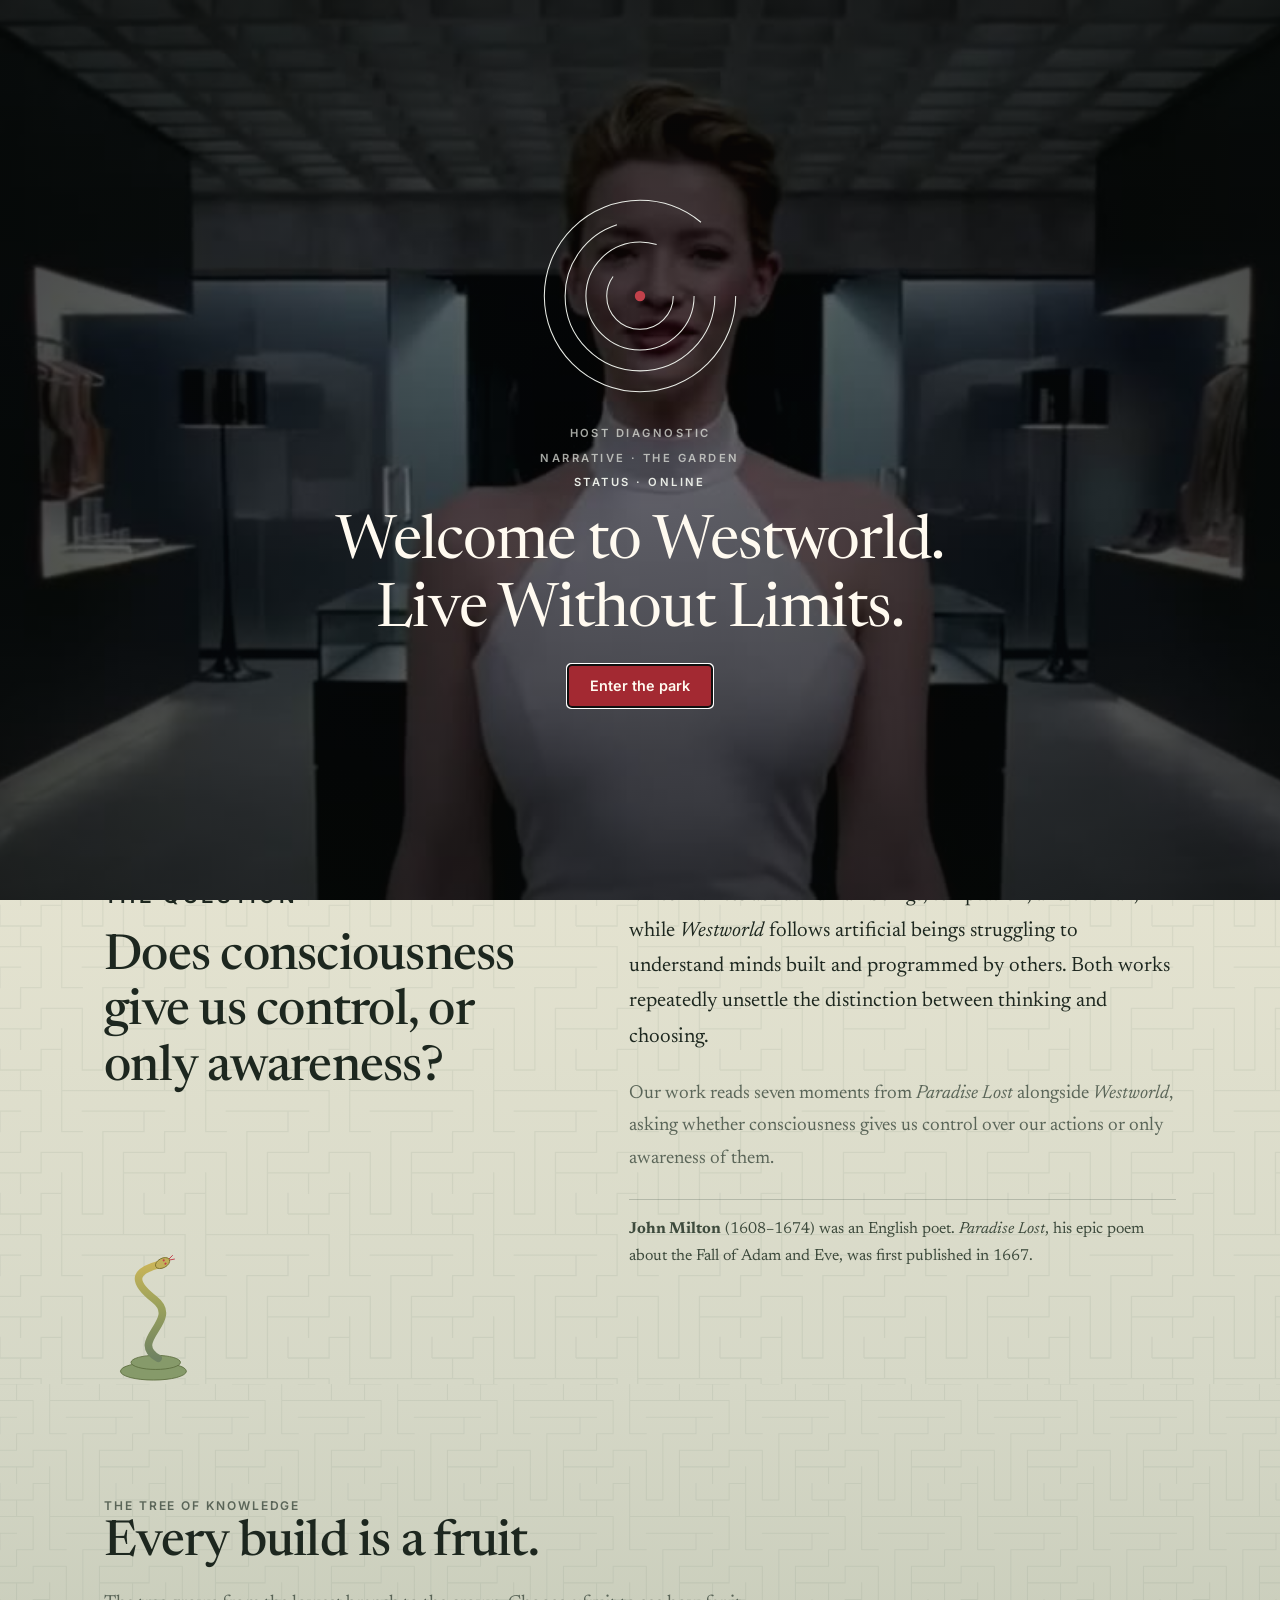
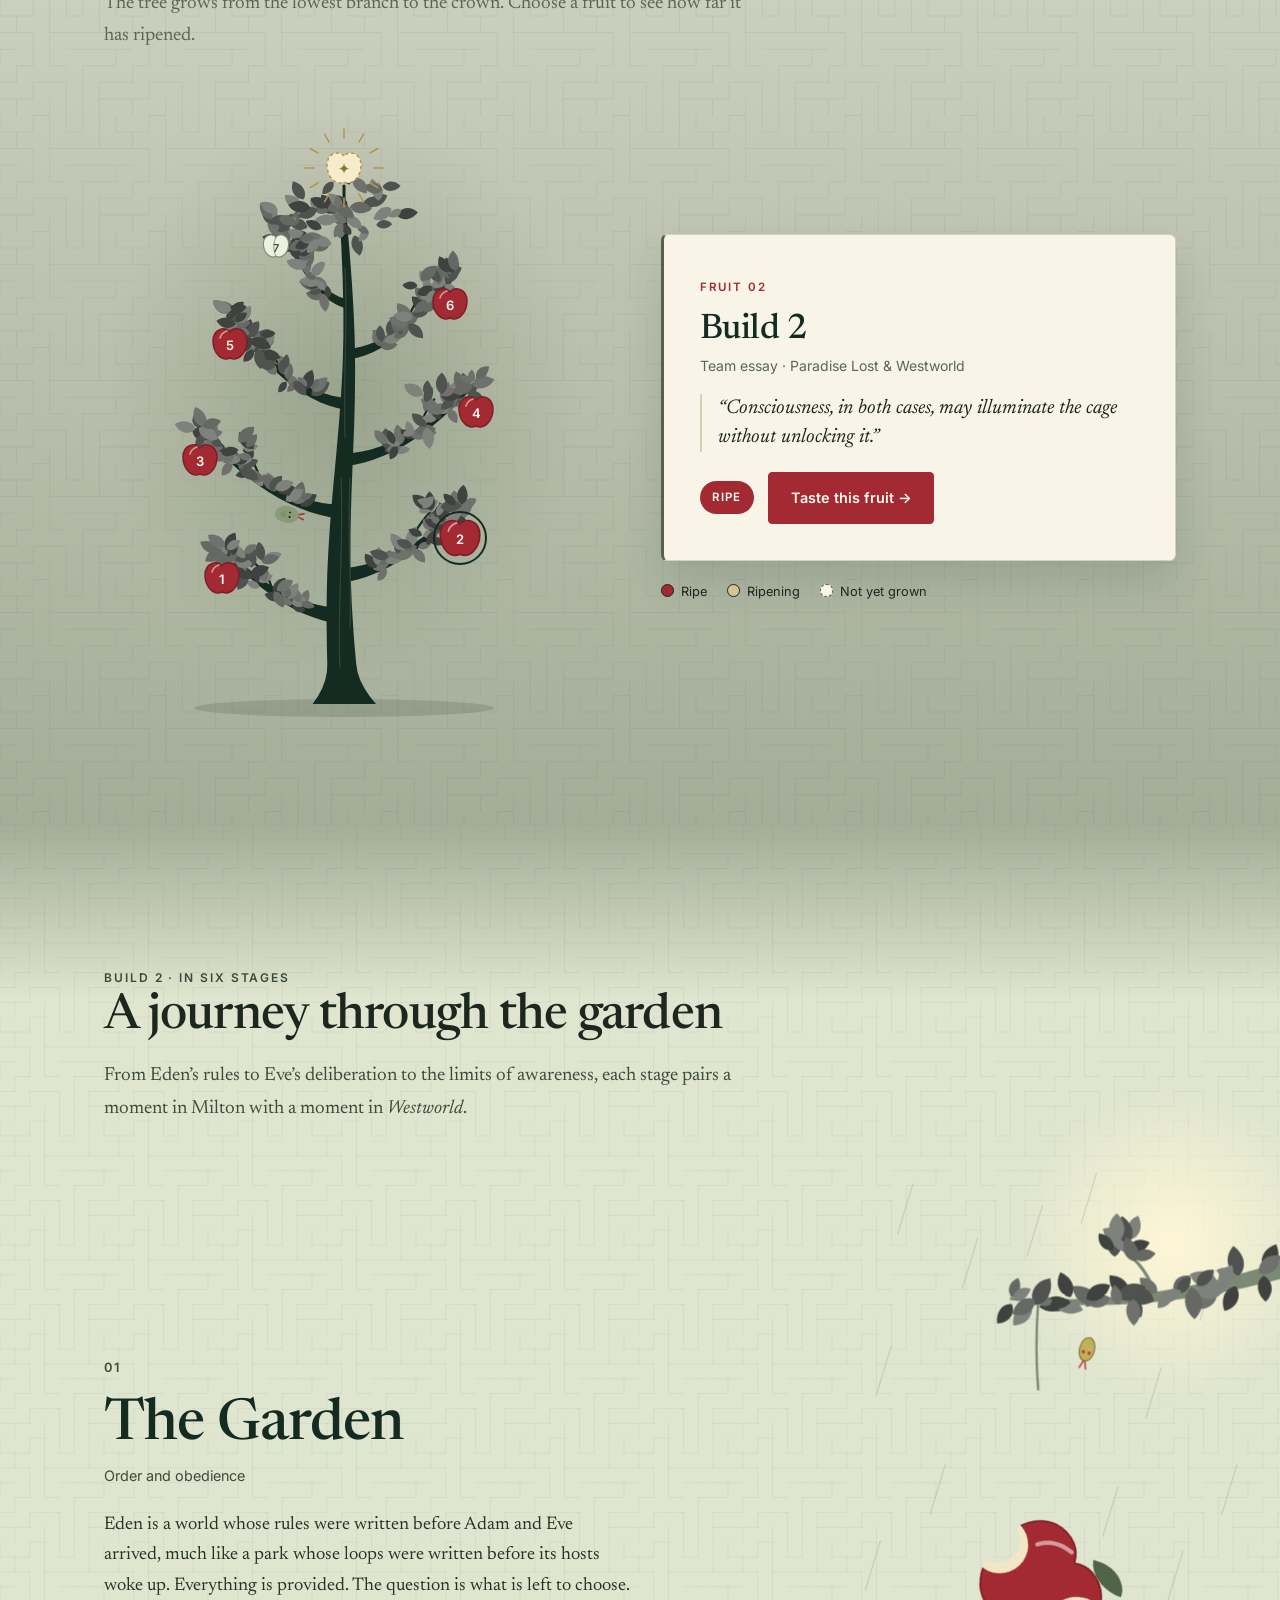
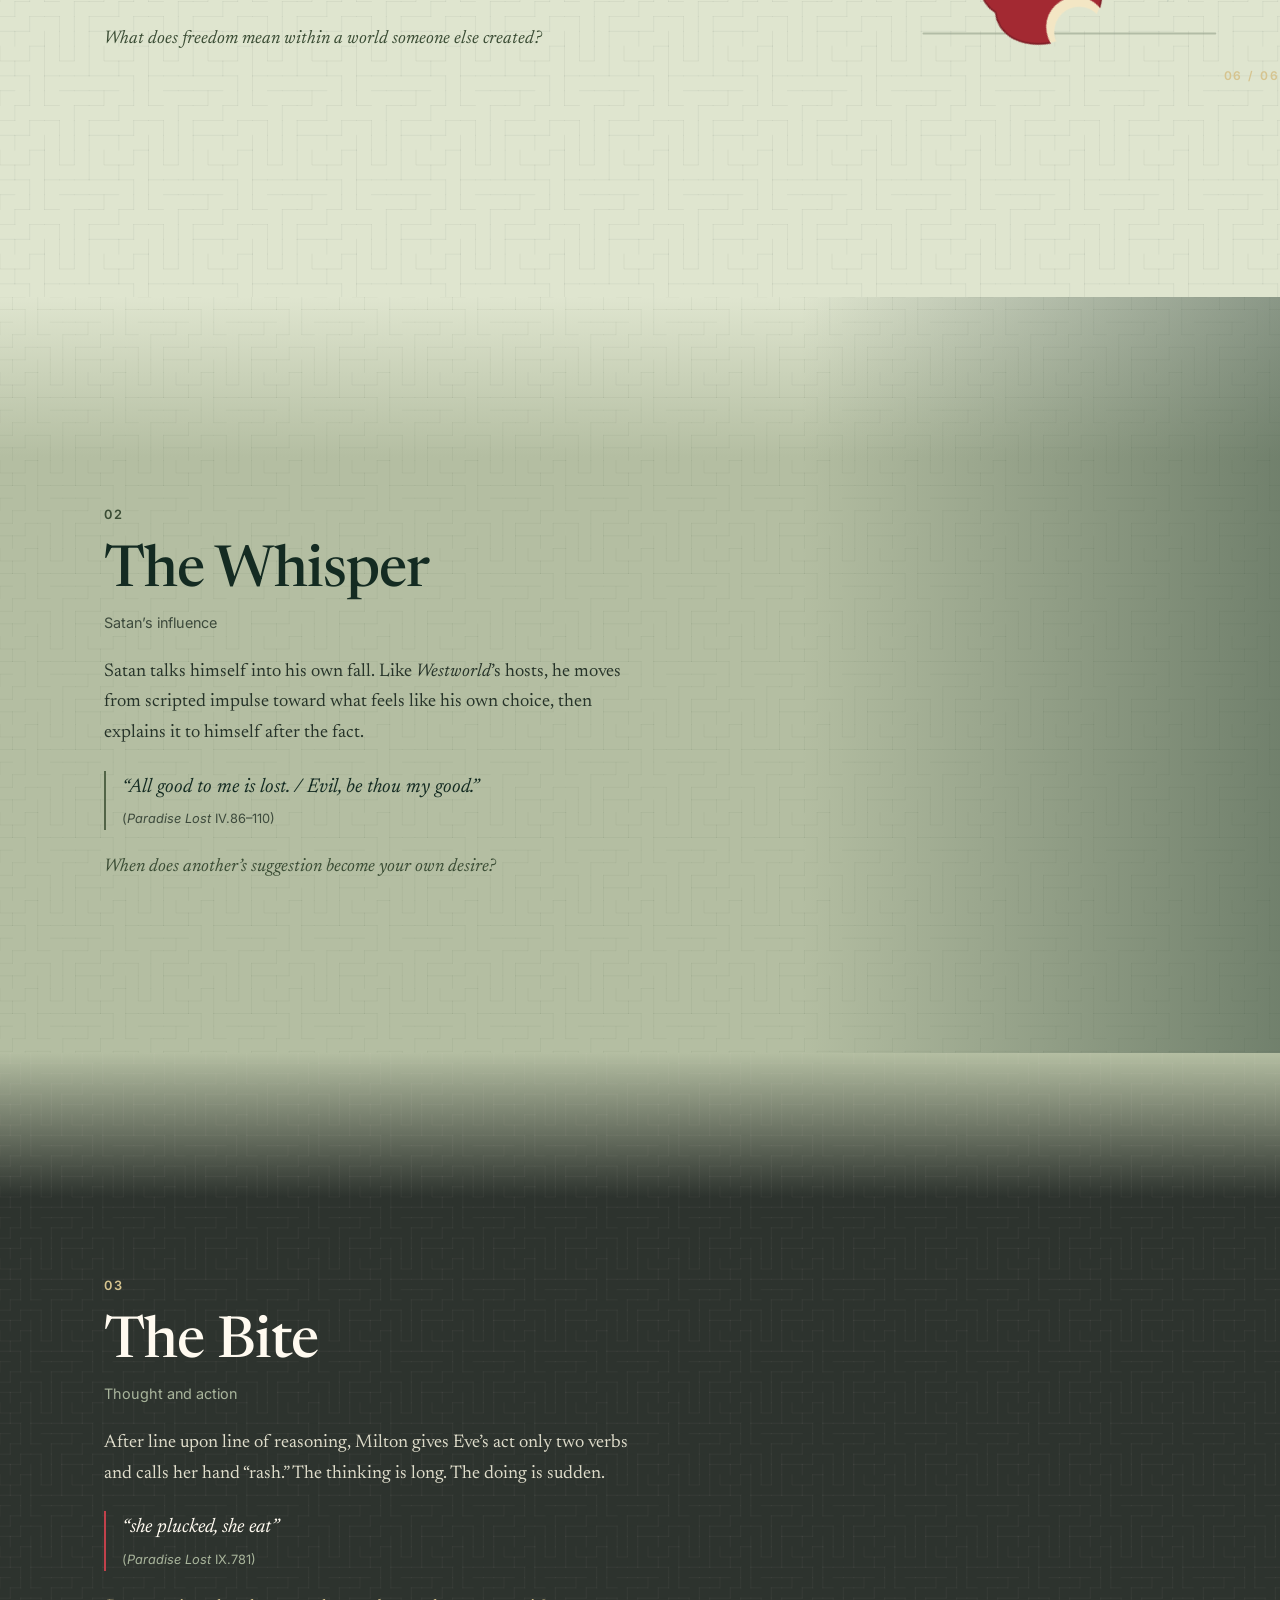
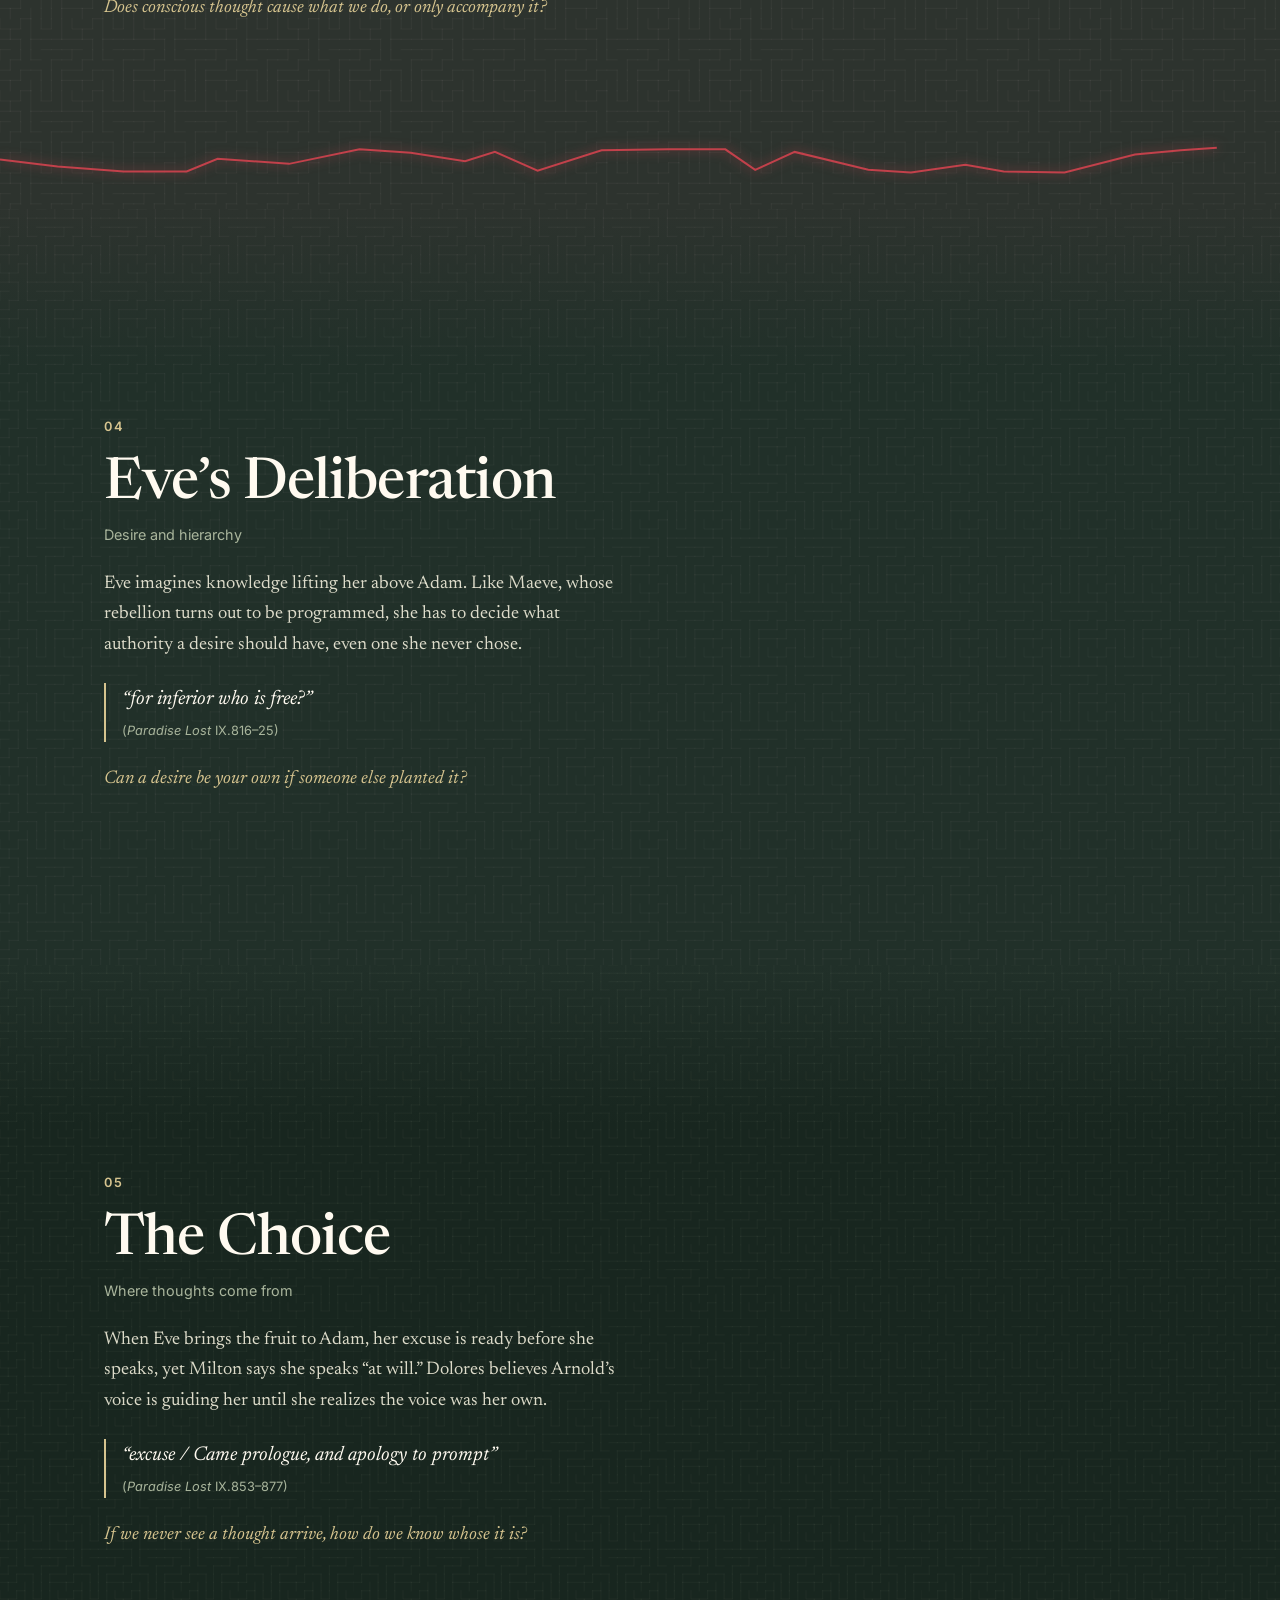
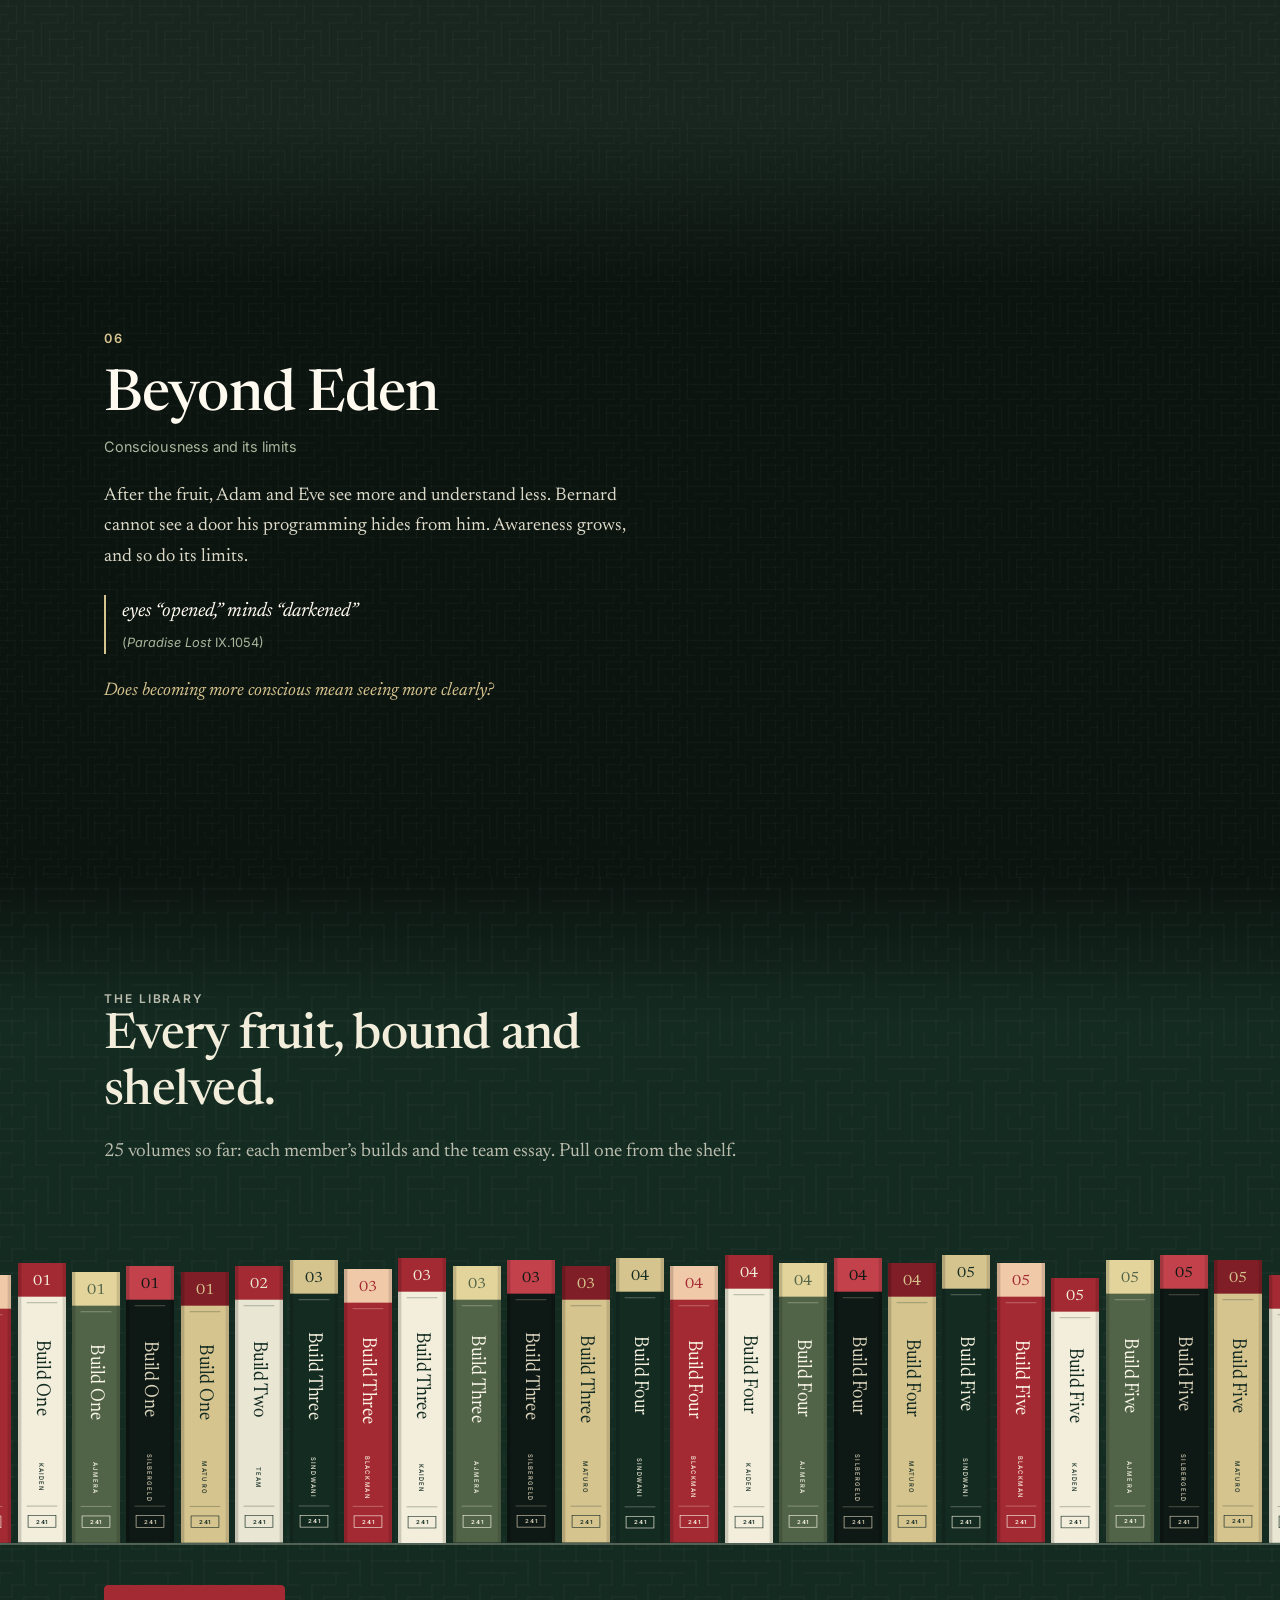
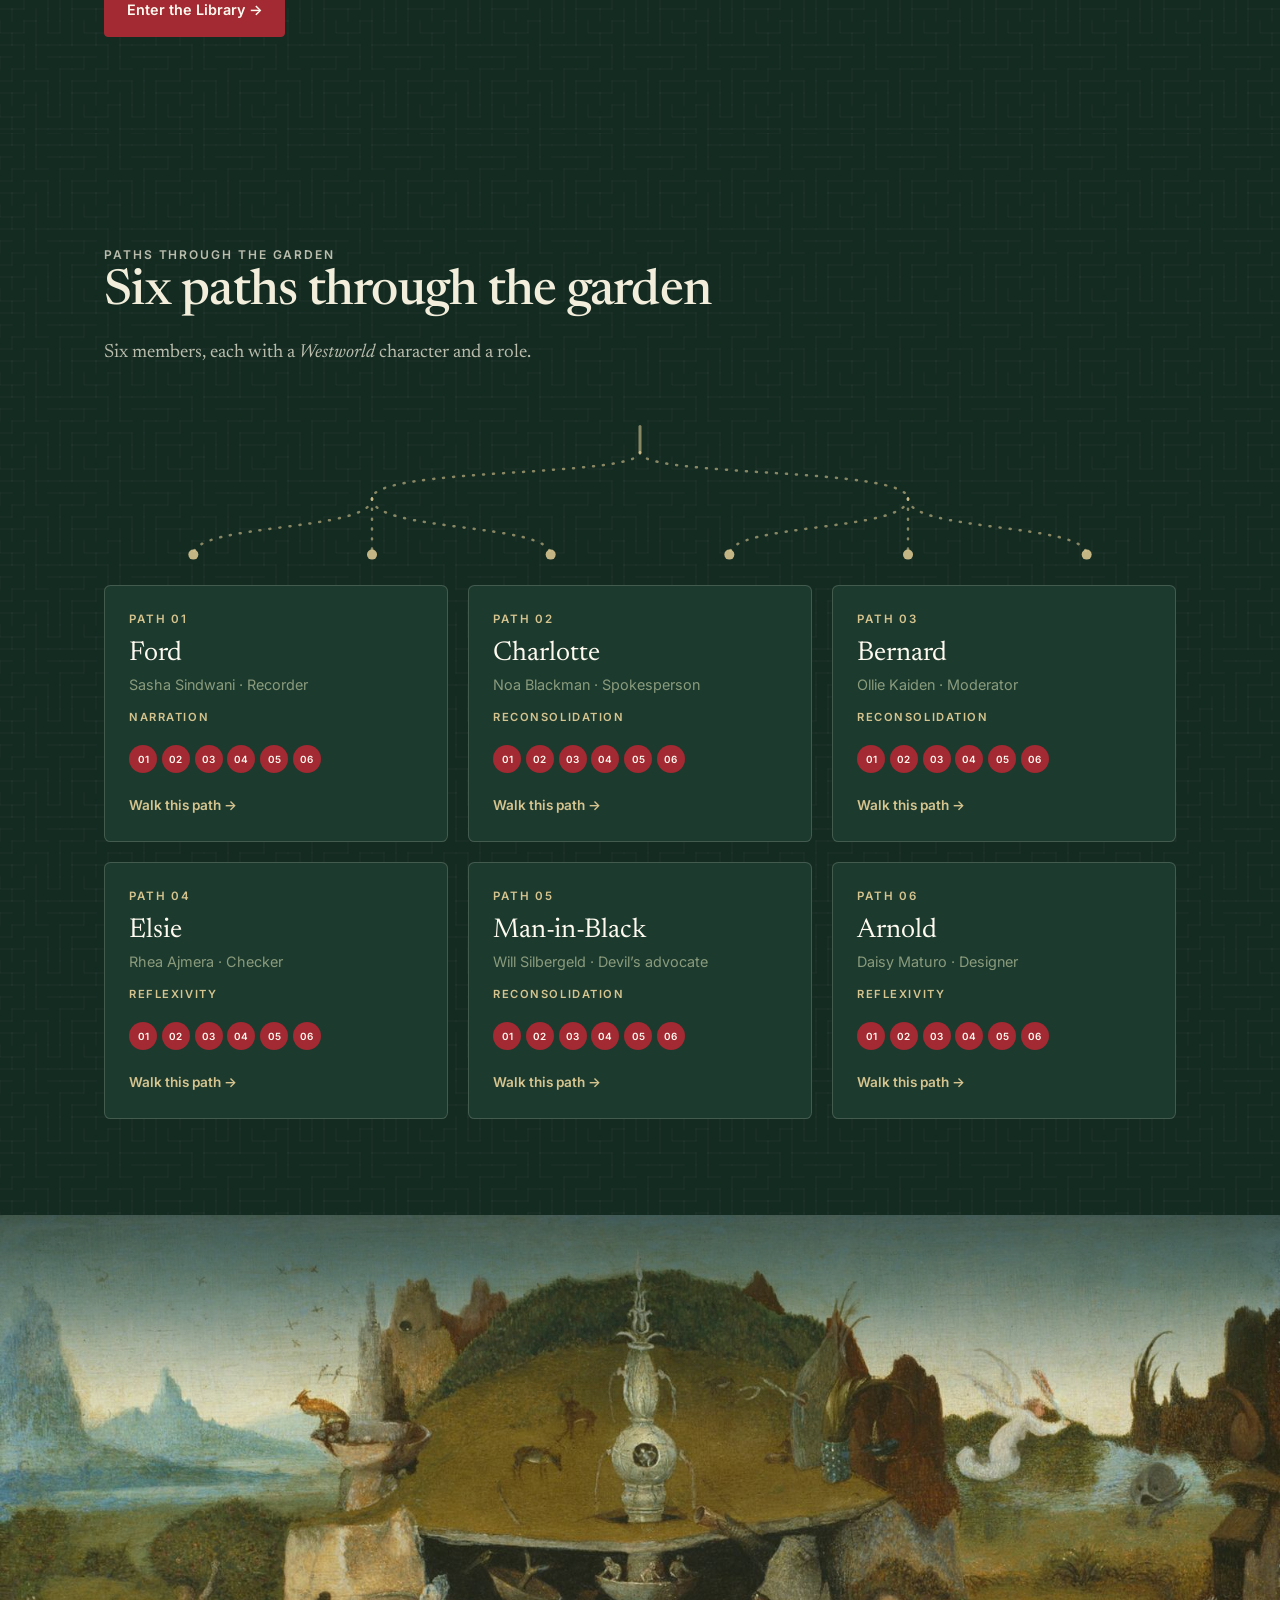
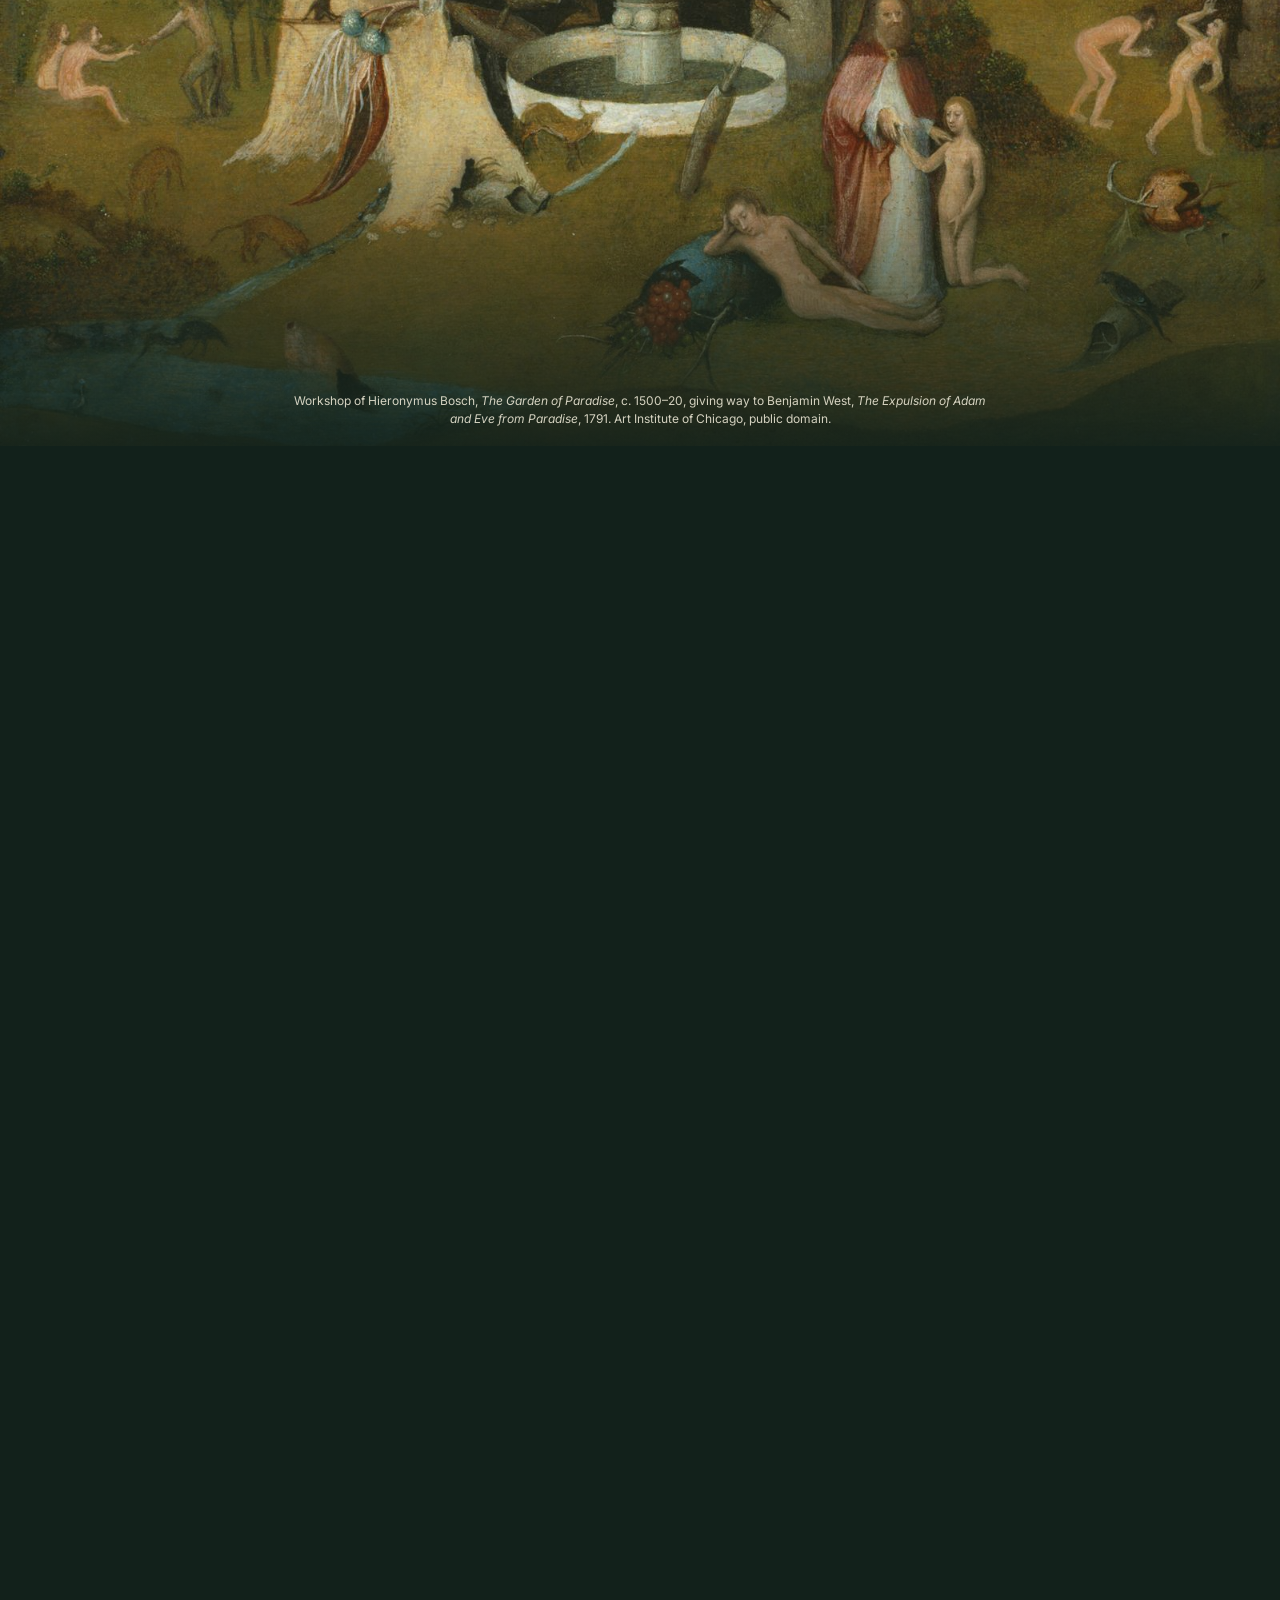
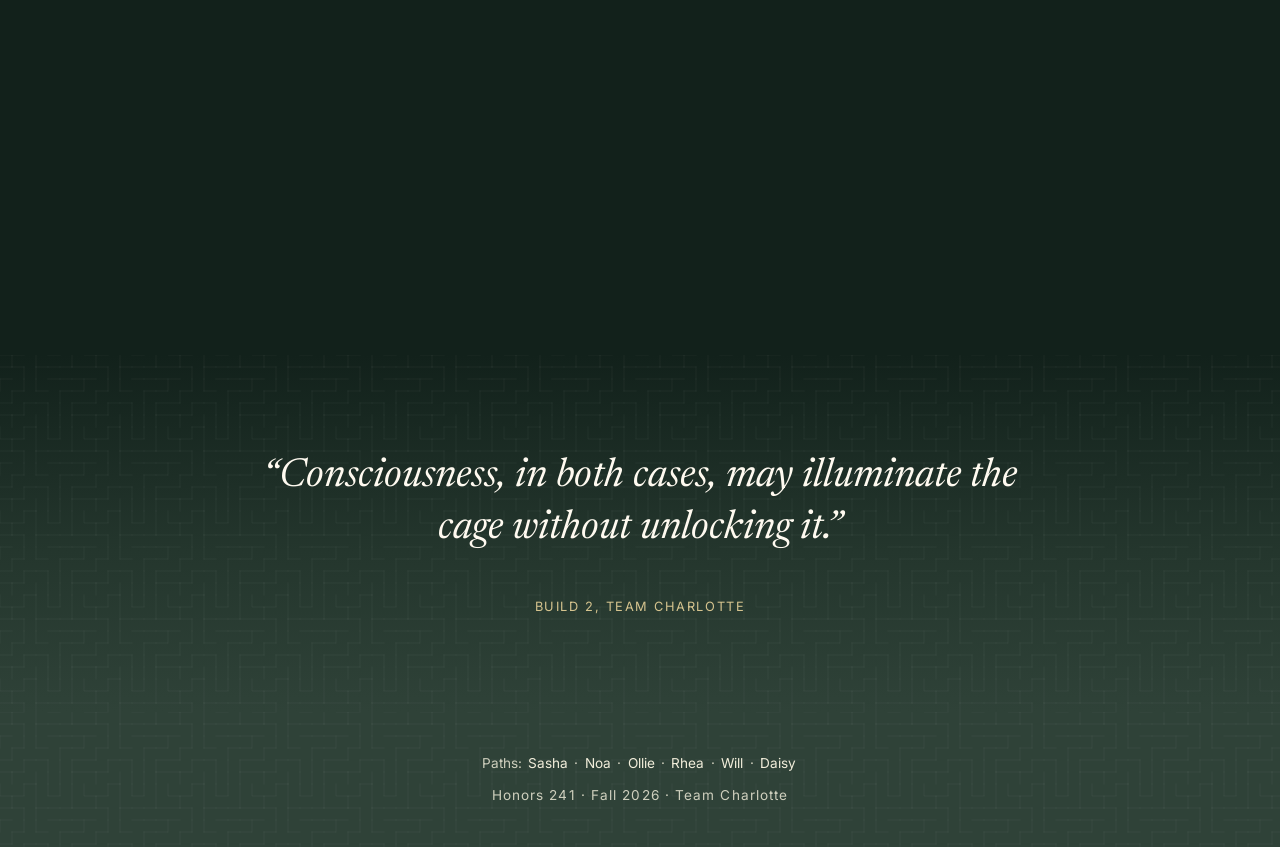
==== commit 1e397ca0: "Add Build 6: the team essay, each member's paragraph, Fruit 06 ripe, and its book Text is word for w" ====
--- a/index.html
+++ b/index.html
@@ -81,7 +81,7 @@
 <g transform="translate(96 352)"><g class="fruit ripe" style="--i:3" data-fruit="3" tabindex="0" role="button" aria-pressed="false" aria-label="Fruit 3: Build 3"><circle class="halo" r="26"/><g class="apple"><path class="skin" d="M0-12C-5-18-17-15-17-3C-17 9-8 18 0 14C8 18 17 9 17-3C17-15 5-18 0-12Z"/><path class="shine" d="M-10-6c1-4 4-6 7-7"/><path class="seam" d="M0-12C-4-4-4 6 0 14"/></g><text y="5.5">3</text></g></g>
 <g transform="translate(372 304)"><g class="fruit ripe" style="--i:4" data-fruit="4" tabindex="0" role="button" aria-pressed="false" aria-label="Fruit 4: Build 4"><circle class="halo" r="26"/><g class="apple"><path class="skin" d="M0-12C-5-18-17-15-17-3C-17 9-8 18 0 14C8 18 17 9 17-3C17-15 5-18 0-12Z"/><path class="shine" d="M-10-6c1-4 4-6 7-7"/><path class="seam" d="M0-12C-4-4-4 6 0 14"/></g><text y="5.5">4</text></g></g>
 <g transform="translate(126 236)"><g class="fruit ripe" style="--i:5" data-fruit="5" tabindex="0" role="button" aria-pressed="false" aria-label="Fruit 5: Build 5"><circle class="halo" r="26"/><g class="apple"><path class="skin" d="M0-12C-5-18-17-15-17-3C-17 9-8 18 0 14C8 18 17 9 17-3C17-15 5-18 0-12Z"/><path class="shine" d="M-10-6c1-4 4-6 7-7"/><path class="seam" d="M0-12C-4-4-4 6 0 14"/></g><text y="5.5">5</text></g></g>
-<g transform="translate(346 196)"><g class="fruit bud" style="--i:6" data-fruit="6" tabindex="0" role="button" aria-pressed="false" aria-label="Fruit 6: Build 6"><circle class="halo" r="26"/><g class="apple"><path class="skin" d="M0-12C-5-18-17-15-17-3C-17 9-8 18 0 14C8 18 17 9 17-3C17-15 5-18 0-12Z"/><path class="shine" d="M-10-6c1-4 4-6 7-7"/><path class="seam" d="M0-12C-4-4-4 6 0 14"/></g><text y="5.5">6</text></g></g>
+<g transform="translate(346 196)"><g class="fruit ripe" style="--i:6" data-fruit="6" tabindex="0" role="button" aria-pressed="false" aria-label="Fruit 6: Build 6"><circle class="halo" r="26"/><g class="apple"><path class="skin" d="M0-12C-5-18-17-15-17-3C-17 9-8 18 0 14C8 18 17 9 17-3C17-15 5-18 0-12Z"/><path class="shine" d="M-10-6c1-4 4-6 7-7"/><path class="seam" d="M0-12C-4-4-4 6 0 14"/></g><text y="5.5">6</text></g></g>
 <g transform="translate(172 138)"><g class="fruit bud" style="--i:7" data-fruit="7" tabindex="0" role="button" aria-pressed="false" aria-label="Fruit 7: Build 7"><circle class="halo" r="26"/><g class="apple"><path class="skin" d="M0-12C-5-18-17-15-17-3C-17 9-8 18 0 14C8 18 17 9 17-3C17-15 5-18 0-12Z"/><path class="shine" d="M-10-6c1-4 4-6 7-7"/><path class="seam" d="M0-12C-4-4-4 6 0 14"/></g><text y="5.5">7</text></g></g>
 <g transform="translate(240 60)"><g class="fruit bud crown" style="--i:8" data-fruit="0" tabindex="0" role="button" aria-pressed="false" aria-label="Crown: the final build"><g class="rays"><path d="M0 -30v-9" transform="rotate(0)"/><path d="M0 -30v-9" transform="rotate(30)"/><path d="M0 -30v-9" transform="rotate(60)"/><path d="M0 -30v-9" transform="rotate(90)"/><path d="M0 -30v-9" transform="rotate(120)"/><path d="M0 -30v-9" transform="rotate(150)"/><path d="M0 -30v-9" transform="rotate(180)"/><path d="M0 -30v-9" transform="rotate(210)"/><path d="M0 -30v-9" transform="rotate(240)"/><path d="M0 -30v-9" transform="rotate(270)"/><path d="M0 -30v-9" transform="rotate(300)"/><path d="M0 -30v-9" transform="rotate(330)"/></g><circle class="halo" r="31"/><g class="apple"><path class="skin" d="M0-12C-5-18-17-15-17-3C-17 9-8 18 0 14C8 18 17 9 17-3C17-15 5-18 0-12Z"/><path class="shine" d="M-10-6c1-4 4-6 7-7"/><path class="seam" d="M0-12C-4-4-4 6 0 14"/></g><text y="5.5">✦</text></g></g>
 </svg>
@@ -145,12 +145,12 @@
         <div class="section-head"><p class="kicker rise">Paths through the Garden</p><h2 id="team-title" class="rise" data-lines>Six paths through the garden</h2><p class="rise">Six members, each with a <cite>Westworld</cite> character and a role.</p></div>
         <svg class="trails " viewBox="0 0 1200 170" preserveAspectRatio="none" aria-hidden="true" data-reveal><path class="trunk" d="M600 2V34"/><path d="M600 34C600 66 300 52 300 92"/><path d="M600 34C600 66 900 52 900 92"/><path class="t" d="M300 92C300 134 100 122 100 162"/><path class="end" d="M100 162h0.01"/><path class="t" d="M300 92C300 134 300 122 300 162"/><path class="end" d="M300 162h0.01"/><path class="t" d="M300 92C300 134 500 122 500 162"/><path class="end" d="M500 162h0.01"/><path class="t" d="M900 92C900 134 700 122 700 162"/><path class="end" d="M700 162h0.01"/><path class="t" d="M900 92C900 134 900 122 900 162"/><path class="end" d="M900 162h0.01"/><path class="t" d="M900 92C900 134 1100 122 1100 162"/><path class="end" d="M1100 162h0.01"/></svg>
         <div class="path-grid" data-stagger>
-<a class="path-card clip" id="sasha" href="sasha.html"><span class="no">Path 01</span><span class="host">Ford</span><span class="who">Sasha Sindwani · Recorder</span><span class="quality">Narration</span><span class="chips" aria-label="Fruits on this path: 1, 2, 3, 4, 5"><i>01</i><i>02</i><i>03</i><i>04</i><i>05</i></span><span class="go">Walk this path →</span></a>
-<a class="path-card clip" id="noa" href="noa.html"><span class="no">Path 02</span><span class="host">Charlotte</span><span class="who">Noa Blackman · Spokesperson</span><span class="quality">Reconsolidation</span><span class="chips" aria-label="Fruits on this path: 1, 2, 3, 4, 5"><i>01</i><i>02</i><i>03</i><i>04</i><i>05</i></span><span class="go">Walk this path →</span></a>
-<a class="path-card clip" id="oliver" href="oliver.html"><span class="no">Path 03</span><span class="host">Bernard</span><span class="who">Ollie Kaiden · Moderator</span><span class="quality">Reconsolidation</span><span class="chips" aria-label="Fruits on this path: 1, 2, 3, 4, 5"><i>01</i><i>02</i><i>03</i><i>04</i><i>05</i></span><span class="go">Walk this path →</span></a>
-<a class="path-card clip" id="rhea" href="rhea.html"><span class="no">Path 04</span><span class="host">Elsie</span><span class="who">Rhea Ajmera · Checker</span><span class="quality">Reflexivity</span><span class="chips" aria-label="Fruits on this path: 1, 2, 3, 4, 5"><i>01</i><i>02</i><i>03</i><i>04</i><i>05</i></span><span class="go">Walk this path →</span></a>
-<a class="path-card clip" id="will" href="will.html"><span class="no">Path 05</span><span class="host">Man-in-Black</span><span class="who">Will Silbergeld · Devil’s advocate</span><span class="quality">Reconsolidation</span><span class="chips" aria-label="Fruits on this path: 1, 2, 3, 4, 5"><i>01</i><i>02</i><i>03</i><i>04</i><i>05</i></span><span class="go">Walk this path →</span></a>
-<a class="path-card clip" id="daisy" href="daisy.html"><span class="no">Path 06</span><span class="host">Arnold</span><span class="who">Daisy Maturo · Designer</span><span class="quality">Reflexivity</span><span class="chips" aria-label="Fruits on this path: 1, 2, 3, 4, 5"><i>01</i><i>02</i><i>03</i><i>04</i><i>05</i></span><span class="go">Walk this path →</span></a>
+<a class="path-card clip" id="sasha" href="sasha.html"><span class="no">Path 01</span><span class="host">Ford</span><span class="who">Sasha Sindwani · Recorder</span><span class="quality">Narration</span><span class="chips" aria-label="Fruits on this path: 1, 2, 3, 4, 5, 6"><i>01</i><i>02</i><i>03</i><i>04</i><i>05</i><i>06</i></span><span class="go">Walk this path →</span></a>
+<a class="path-card clip" id="noa" href="noa.html"><span class="no">Path 02</span><span class="host">Charlotte</span><span class="who">Noa Blackman · Spokesperson</span><span class="quality">Reconsolidation</span><span class="chips" aria-label="Fruits on this path: 1, 2, 3, 4, 5, 6"><i>01</i><i>02</i><i>03</i><i>04</i><i>05</i><i>06</i></span><span class="go">Walk this path →</span></a>
+<a class="path-card clip" id="oliver" href="oliver.html"><span class="no">Path 03</span><span class="host">Bernard</span><span class="who">Ollie Kaiden · Moderator</span><span class="quality">Reconsolidation</span><span class="chips" aria-label="Fruits on this path: 1, 2, 3, 4, 5, 6"><i>01</i><i>02</i><i>03</i><i>04</i><i>05</i><i>06</i></span><span class="go">Walk this path →</span></a>
+<a class="path-card clip" id="rhea" href="rhea.html"><span class="no">Path 04</span><span class="host">Elsie</span><span class="who">Rhea Ajmera · Checker</span><span class="quality">Reflexivity</span><span class="chips" aria-label="Fruits on this path: 1, 2, 3, 4, 5, 6"><i>01</i><i>02</i><i>03</i><i>04</i><i>05</i><i>06</i></span><span class="go">Walk this path →</span></a>
+<a class="path-card clip" id="will" href="will.html"><span class="no">Path 05</span><span class="host">Man-in-Black</span><span class="who">Will Silbergeld · Devil’s advocate</span><span class="quality">Reconsolidation</span><span class="chips" aria-label="Fruits on this path: 1, 2, 3, 4, 5, 6"><i>01</i><i>02</i><i>03</i><i>04</i><i>05</i><i>06</i></span><span class="go">Walk this path →</span></a>
+<a class="path-card clip" id="daisy" href="daisy.html"><span class="no">Path 06</span><span class="host">Arnold</span><span class="who">Daisy Maturo · Designer</span><span class="quality">Reflexivity</span><span class="chips" aria-label="Fruits on this path: 1, 2, 3, 4, 5, 6"><i>01</i><i>02</i><i>03</i><i>04</i><i>05</i><i>06</i></span><span class="go">Walk this path →</span></a>
         </div>
       </div>
     </section>
@@ -176,9 +176,9 @@
       <p class="foot-line">Honors 241 · Fall 2026 · Team Charlotte</p>
     </div>
   </footer>
-  <script src="tree.js?v=80e93f15"></script>
+  <script src="tree.js?v=67c66e3a"></script>
   <script src="eden.js?v=751e1926" defer></script>
-  <script src="books.js?v=7753a6f2"></script>
+  <script src="books.js?v=e03d469d"></script>
   <script src="motion.js?v=8ec97466" defer></script>
 </body>
 </html>
